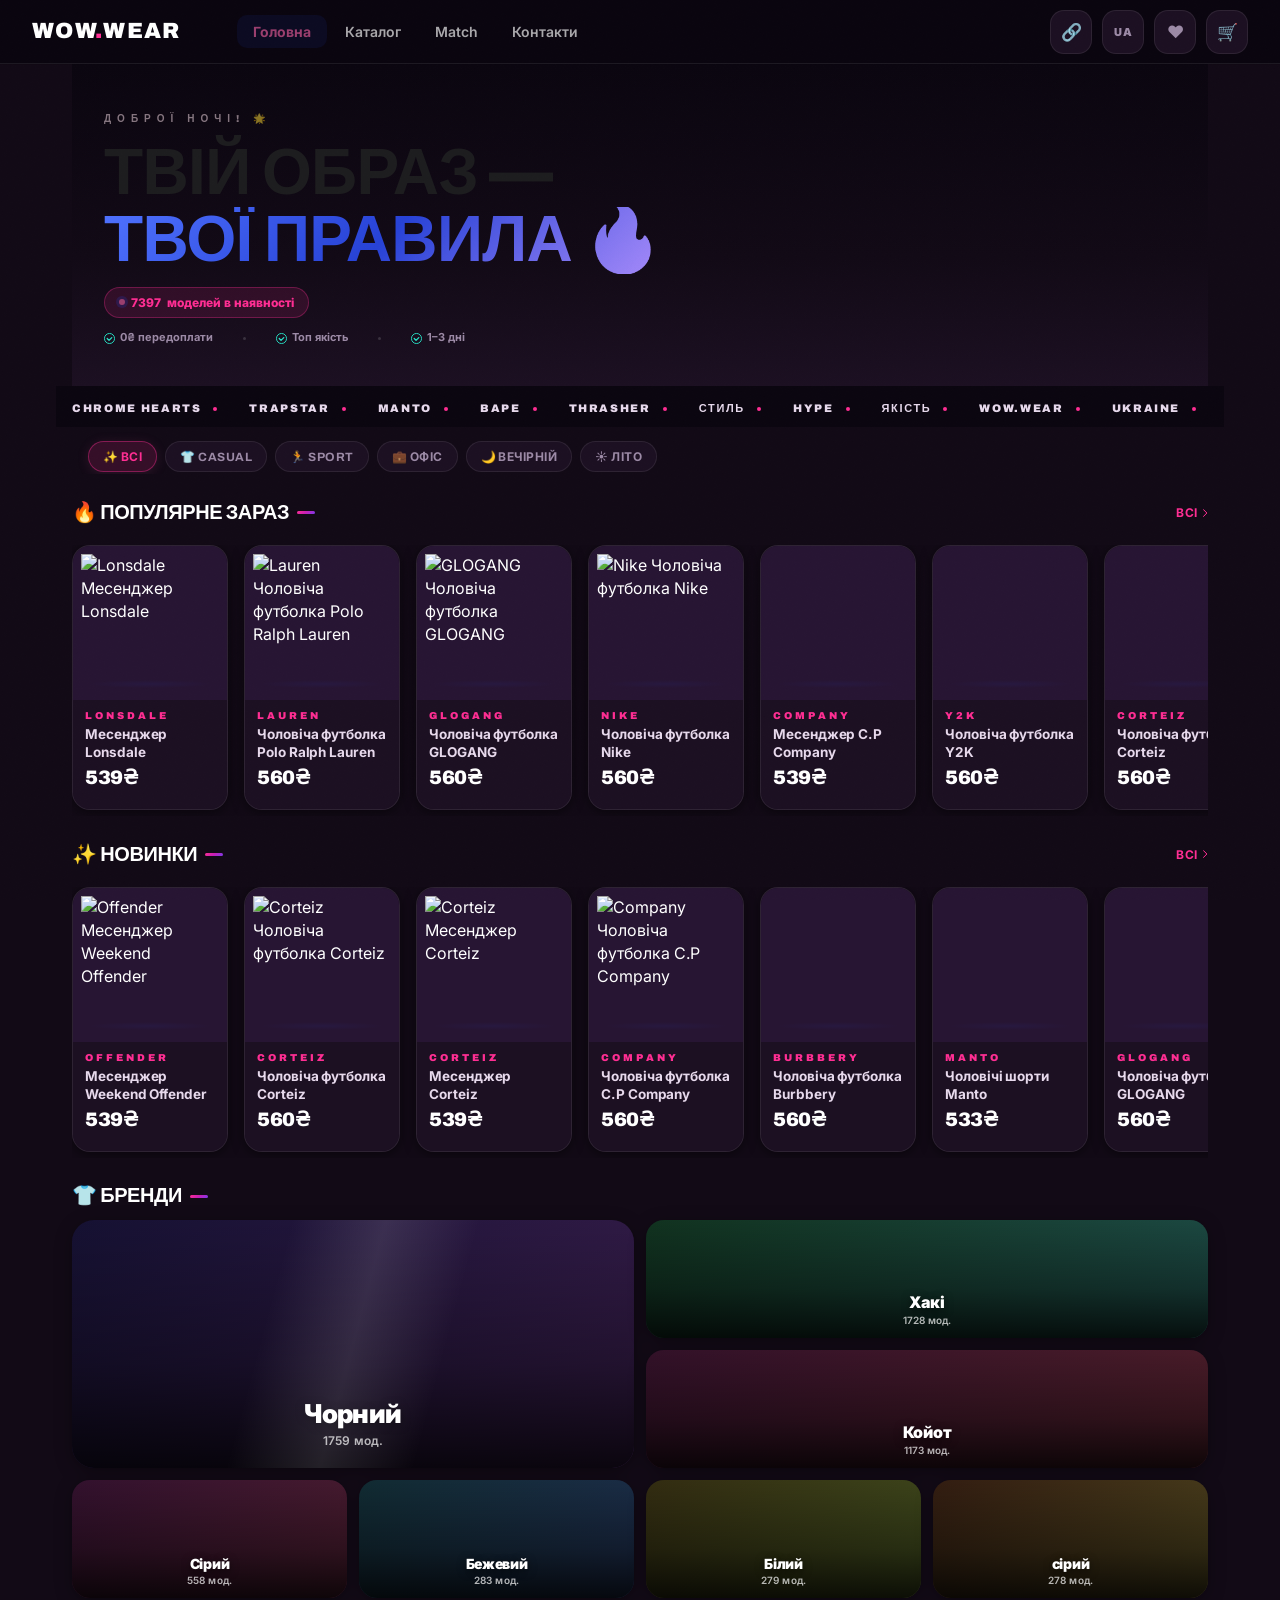
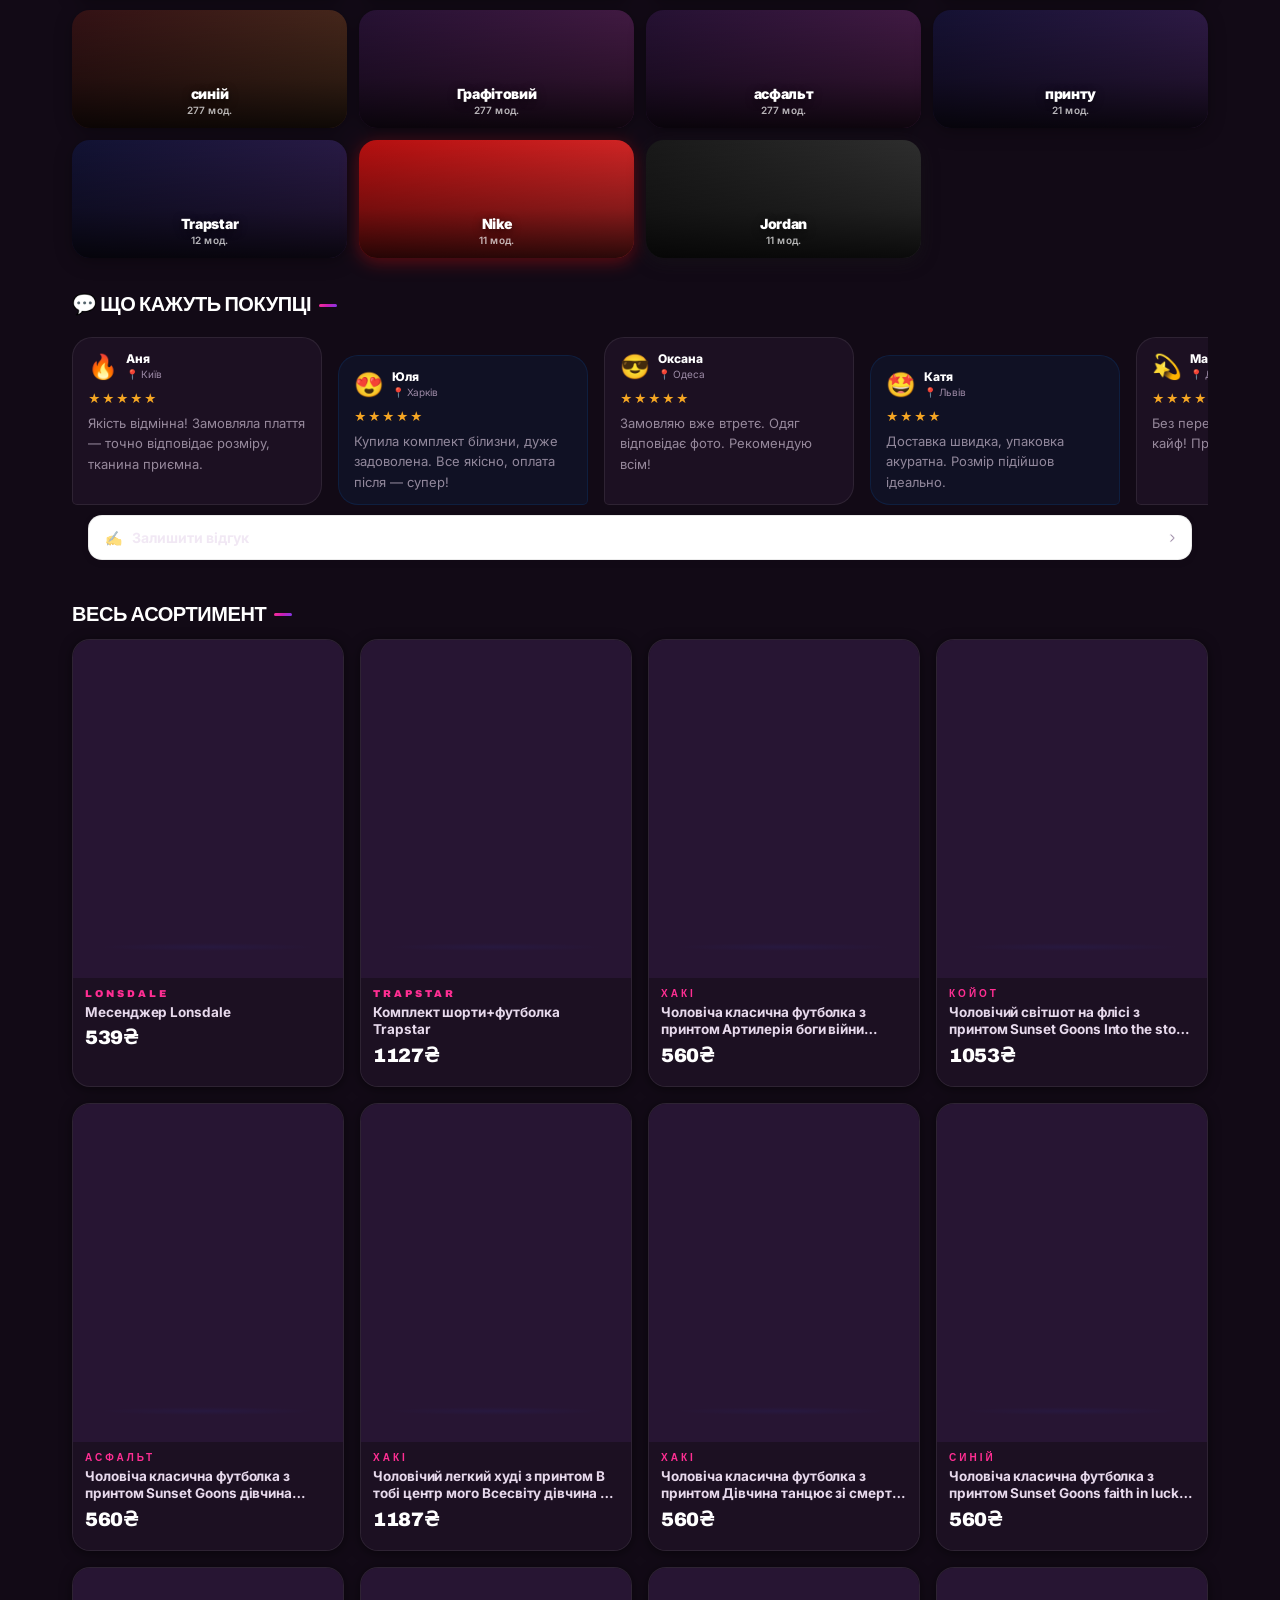
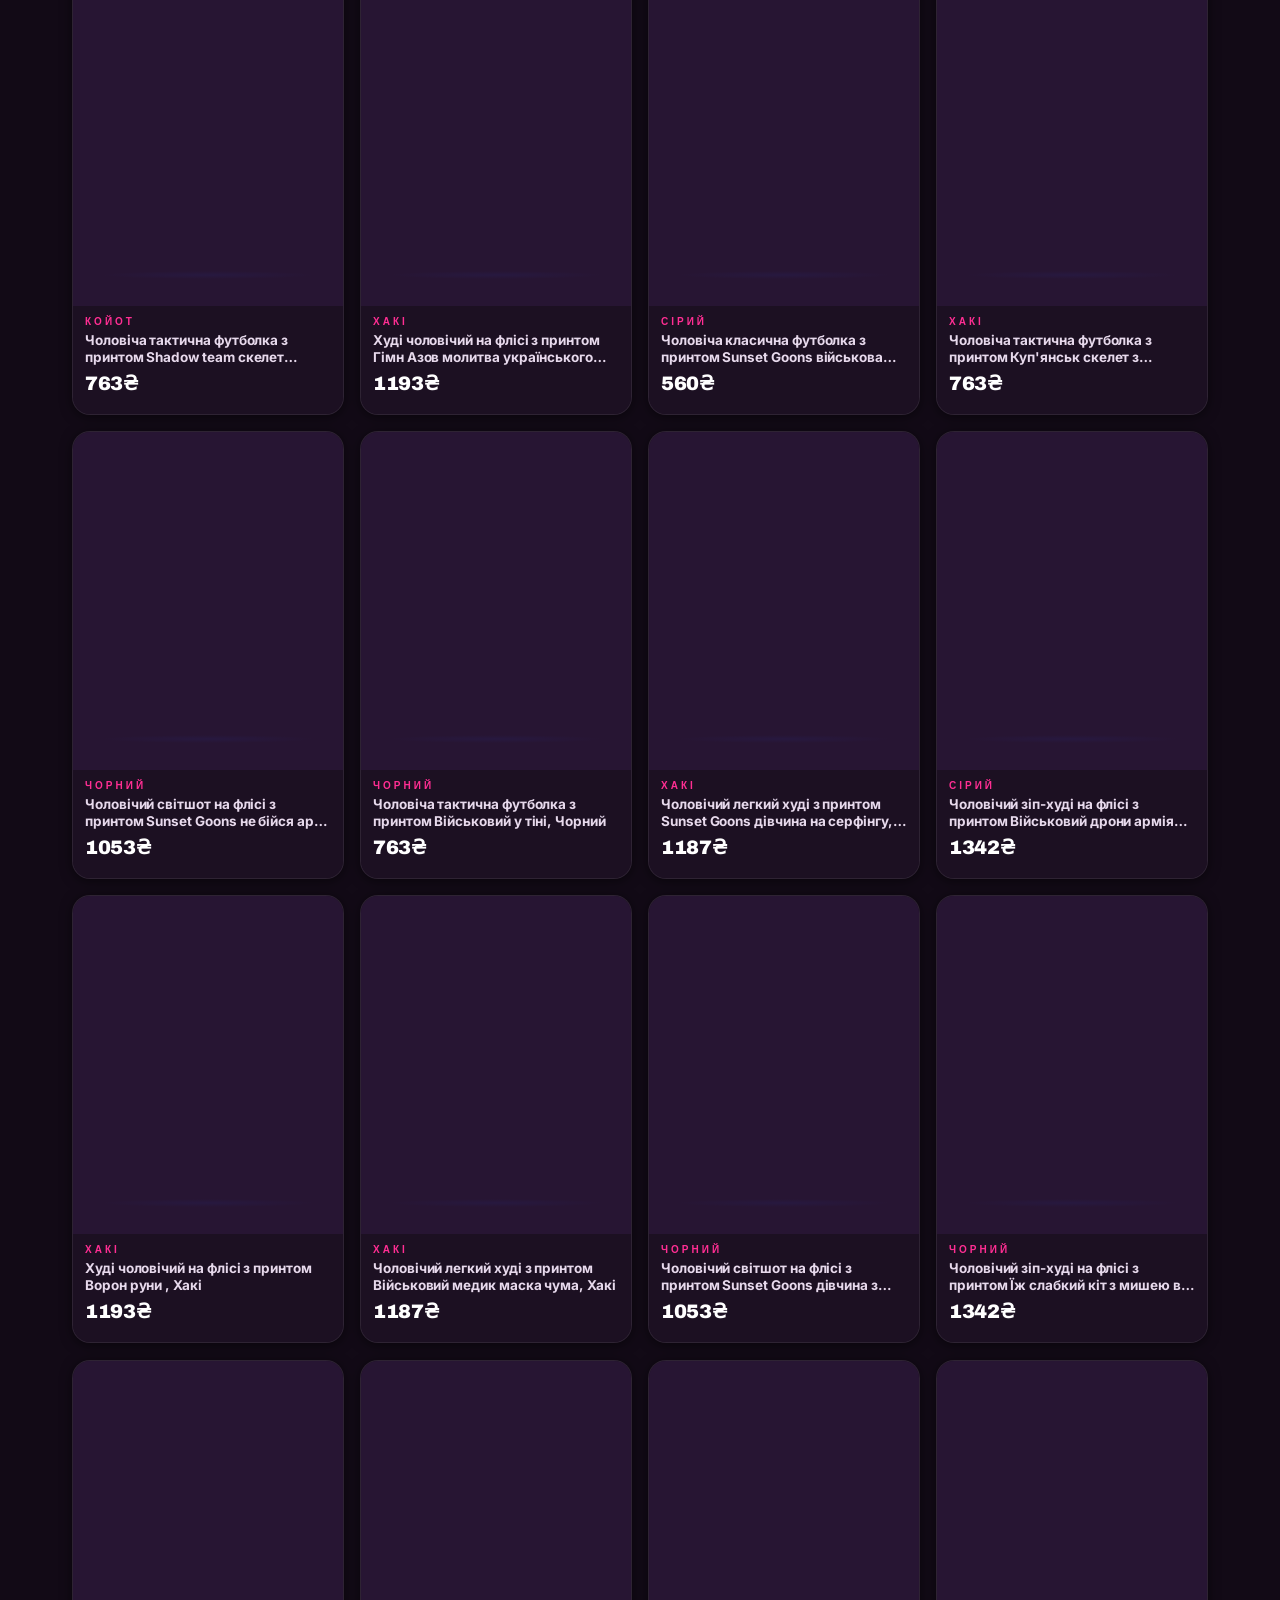
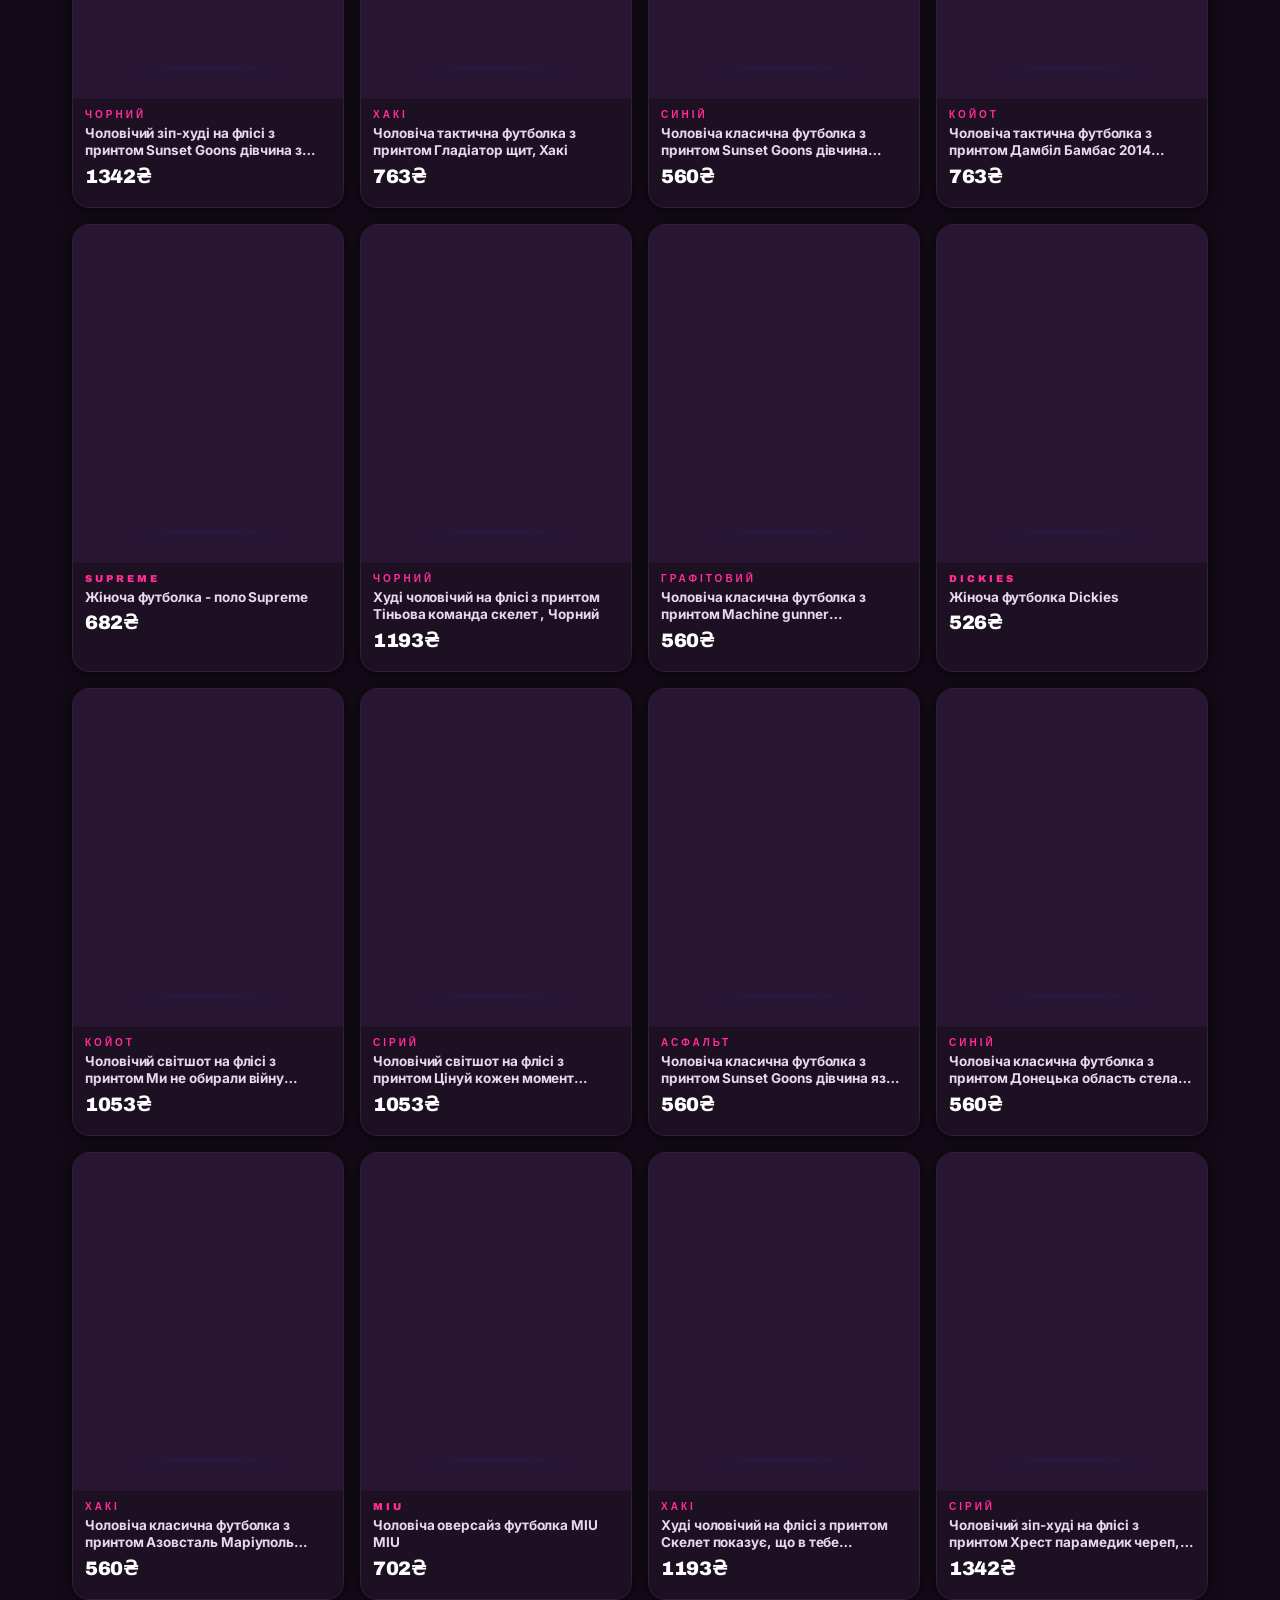
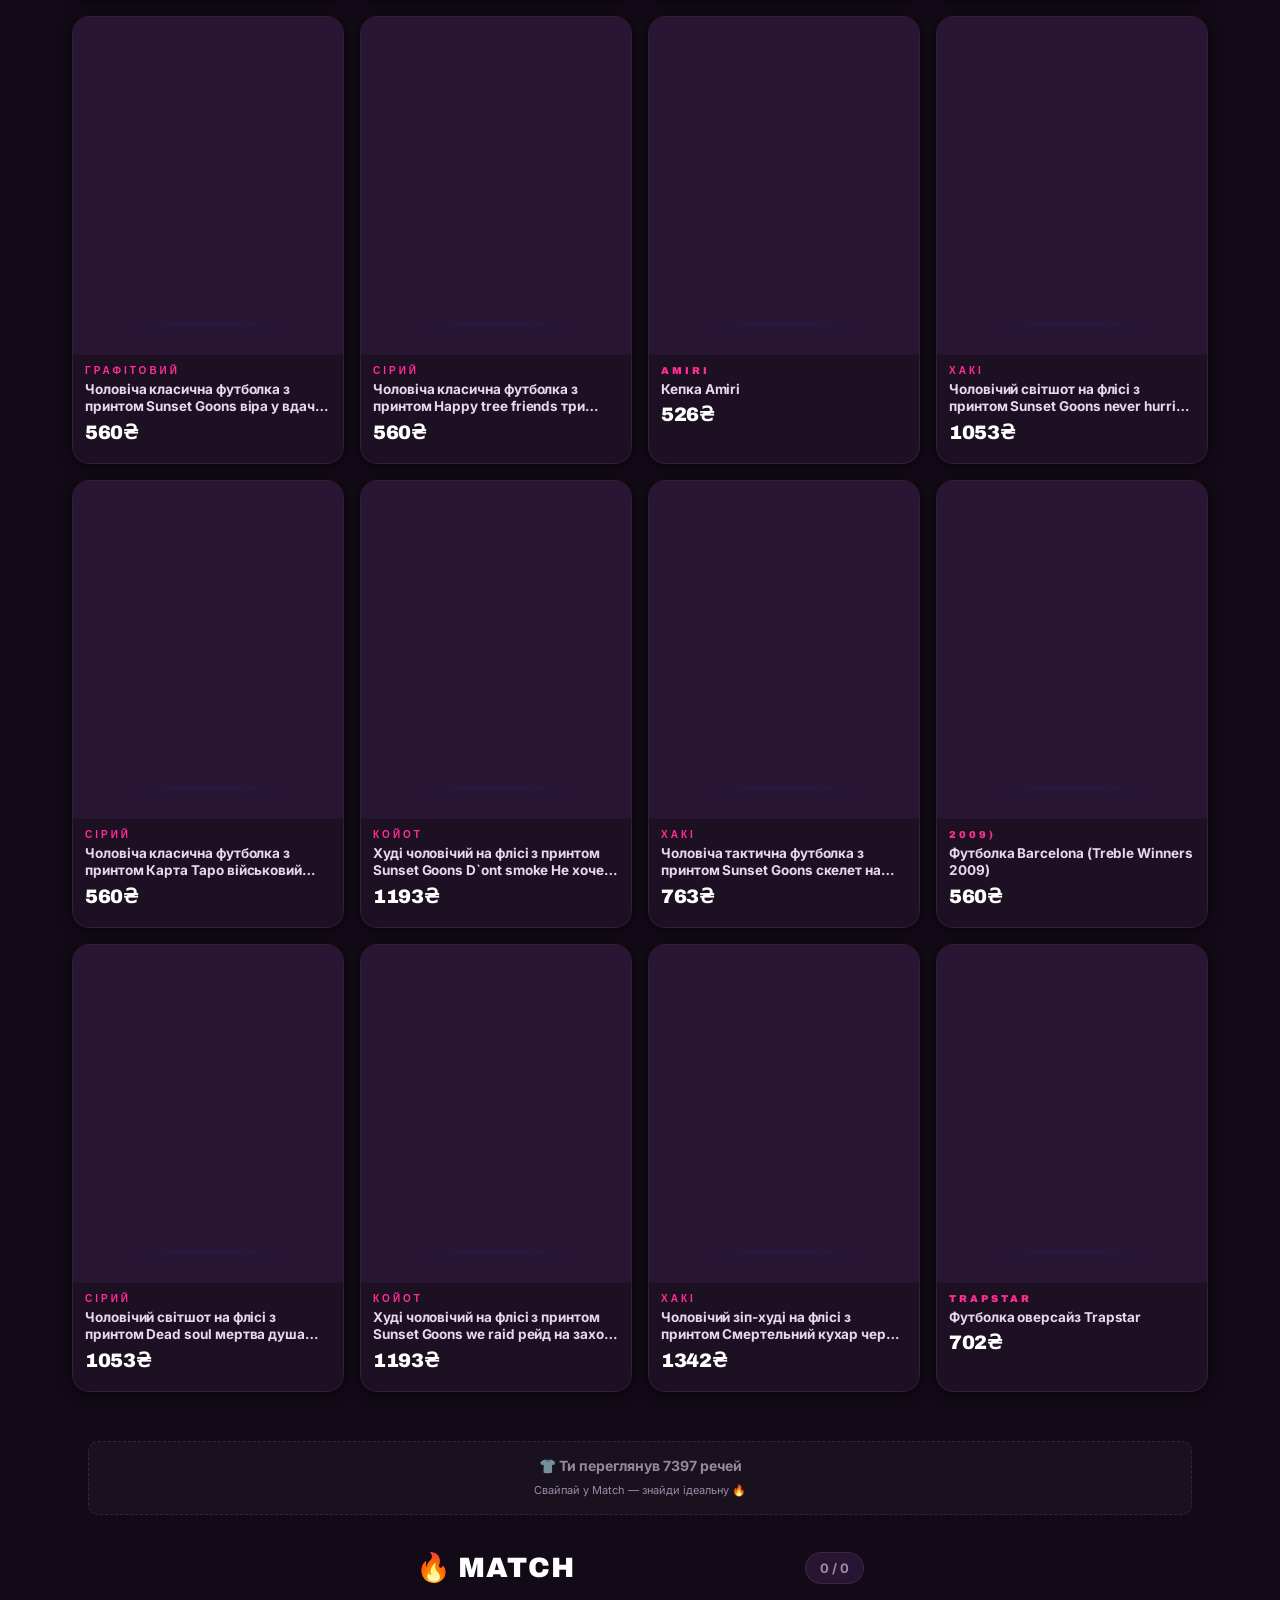
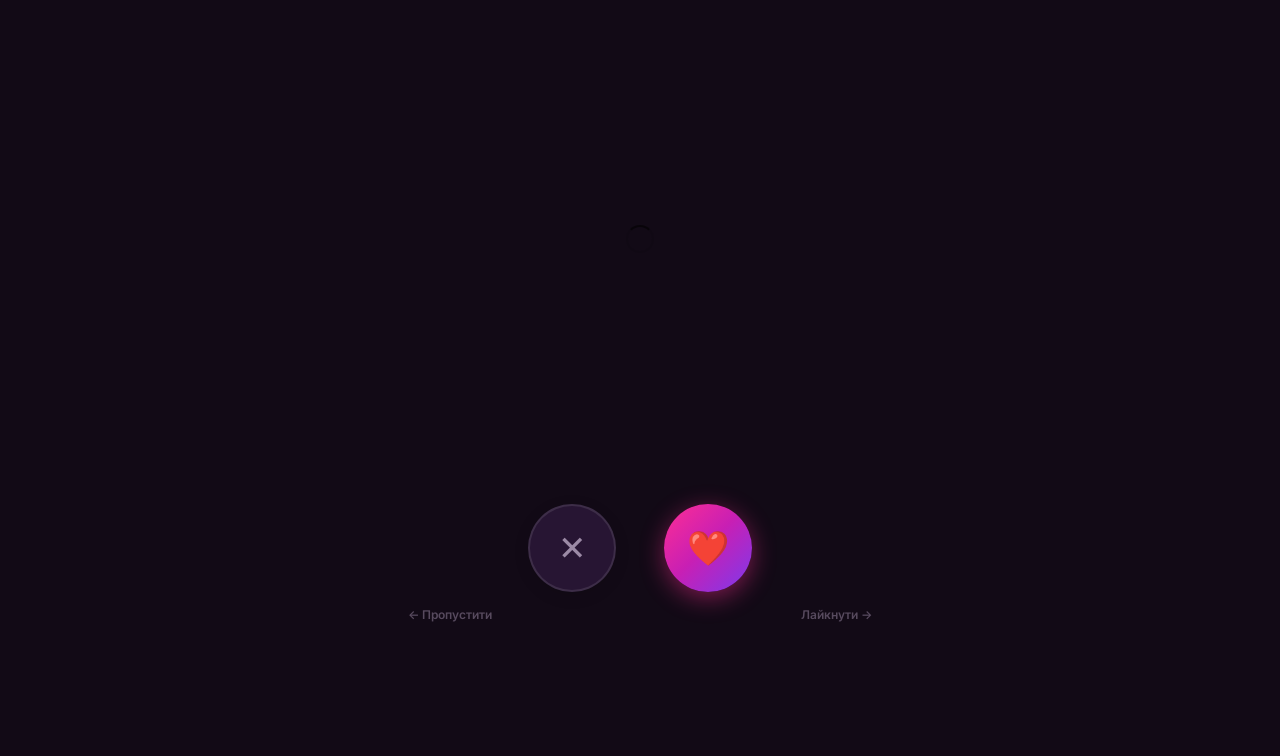
==== index.html @ a4a469d0 "fix: studio URL, real delivery terms, return policy 14 days" ====
<!DOCTYPE html>
<html lang="uk">
<head>
<meta charset="UTF-8">
<meta name="viewport" content="width=device-width, initial-scale=1, maximum-scale=5, user-scalable=yes">
<meta http-equiv="X-UA-Compatible" content="IE=edge">
<meta name="format-detection" content="telephone=no">
<meta name="x-apple-disable-message-reformatting">
<title>WOW.WEAR — Бренд-одяг без передоплати</title>

<!-- ── Primary Meta ── -->
<meta name="description" content="Модний жіночий і чоловічий одяг та білизна без передоплати. Оплата після примірки на Новій Пошті. Доставка по всій Україні.">
<meta name="keywords"    content="одяг, бренди, вулиця, Manto, Trapstar, Nike, без передоплати, Нова Пошта">
<meta name="theme-color" content="#ffffff">
<meta name="robots"      content="index, follow">

<!-- ── Open Graph ── -->
<meta property="og:type"        content="website">
<meta property="og:title"       content="WOW.WEAR — Бренд-одяг без передоплати">
<meta property="og:description" content="Модний жіночий і чоловічий одяг та білизна без передоплати. Оплата після примірки на Новій Пошті. Доставка по всій Україні.">
<meta property="og:locale"      content="uk_UA">
<meta property="og:url"         content="https://wow-wear.netlify.app/">
<meta property="og:image"       content="https://wow-wear.netlify.app/og-cover.png">
<meta property="og:image:width" content="1200">
<meta property="og:image:height"content="630">

<!-- ── Twitter Card ── -->
<meta name="twitter:card"        content="summary_large_image">
<meta name="twitter:title"       content="WOW.WEAR — Бренд-одяг без передоплати">
<meta name="twitter:description" content="Модний жіночий і чоловічий одяг та білизна без передоплати. Оплата після примірки на Новій Пошті. Доставка по всій Україні.">
<meta name="twitter:image"       content="https://wow-wear.netlify.app/og-cover.png">

<!-- ── Favicon ── -->
<link rel="icon"          type="image/x-icon" href="favicon.ico">
<link rel="icon"          type="image/png"    href="favicon.png" sizes="32x32">
<link rel="shortcut icon" type="image/x-icon" href="favicon.ico">

<!-- ── PWA / Apple ── -->
<link rel="manifest" href="manifest.json">
<link rel="apple-touch-icon"                          href="icon-192.png">
<meta name="mobile-web-app-capable"                   content="yes">
<meta name="apple-mobile-web-app-capable"             content="yes">
<meta name="apple-mobile-web-app-status-bar-style"    content="black-translucent">
<meta name="apple-mobile-web-app-title"               content="WOW.WEAR">

<!-- ── Structured Data ── -->
<script type="application/ld+json">
{
  "@context": "https://schema.org",
  "@type": "Store",
  "name": "WOW.WEAR",
  "description": "Бренд-одяг без передоплати. Оплата після примірки на Новій Пошті.",
  "sameAs": ["https://t.me/+8xhWEOzGMW5jNjJi", "https://www.instagram.com/wow.znahidka"],
  "priceRange": "₴₴",
  "areaServed": "UA",
  "paymentAccepted": "Cash",
  "currenciesAccepted": "UAH"
}
</script>

<!-- ── Analytics: set GA_ID + FB_PIXEL_ID in js/config.js ── -->

<!-- ── Preconnect ── -->
<link rel="preconnect" href="https://script.google.com" crossorigin>
<link rel="dns-prefetch" href="https://script.google.com">

<!-- ── CSS MODULES ── -->
<!-- base.css is render-critical — stays synchronous -->
<link rel="stylesheet" href="css/base.css?v=40">
<link rel="stylesheet" href="css/layout.css?v=40">
<link rel="stylesheet" href="css/cards.css?v=40">
<link rel="stylesheet" href="css/animations.css?v=40">
<link rel="stylesheet" href="css/mobile.css?v=40">
<link rel="preconnect" href="https://fonts.googleapis.com">
<link rel="preconnect" href="https://fonts.gstatic.com" crossorigin>
<link rel="preload" as="style" href="https://fonts.googleapis.com/css2?family=Archivo:wght@400;500;600;700;800&family=Inter:wght@400;500;600;700;800&display=swap">
<link rel="stylesheet" href="https://fonts.googleapis.com/css2?family=Archivo:wght@400;500;600;700;800&family=Inter:wght@400;500;600;700;800&display=swap" media="print" onload="this.media='all'">
<noscript><link rel="stylesheet" href="https://fonts.googleapis.com/css2?family=Archivo:wght@600;700;800&family=Inter:wght@400;600;700&display=swap"></noscript>
<link rel="stylesheet" href="shared/css/premium.css?v=40">
<link rel="stylesheet" href="css/niche.css?v=40">
</head>
<body>

<div id="app-root">

<!-- ════════════════════════════════════════════════
     HEADER
     ════════════════════════════════════════════════ -->
<header id="header" role="banner">
  <div class="header-logo" role="button" tabindex="0" aria-label="WOW.WEAR — на головну"
       onclick="closeAllSheets();changeTab('home');window.scrollTo({top:0,behavior:'smooth'})"
       onkeydown="if(event.key==='Enter'||event.key===' '){event.preventDefault();this.click();}">
    WOW<span class="dot">.</span>WEAR
    <small id="hdr-sub">МОДНИЙ ОДЯГ</small>
  </div>
  <nav id="desktop-nav" aria-label="Навігація">
    <button class="dsk-nav-btn active" onclick="changeTab('home')"    id="dsk-btn-home">Головна</button>
    <button class="dsk-nav-btn"        onclick="changeTab('catalog')" id="dsk-btn-catalog">Каталог</button>
    <button class="dsk-nav-btn"        onclick="changeTab('match')"   id="dsk-btn-match">Match</button>
    <button class="dsk-nav-btn"        onclick="changeTab('contacts')" id="dsk-btn-contacts">Інфо</button>
  </nav>
  <div class="header-actions" role="toolbar" aria-label="Дії">
    <button class="hdr-btn" onclick="openRefSheet()" aria-label="Поширити">🔗</button>
    <button class="hdr-btn hdr-lang" onclick="toggleLang()" id="lang-btn" aria-label="Змінити мову">UA</button>
    <button class="hdr-btn" onclick="openSheet('sheet-fav')" aria-label="Улюблені">
      <span aria-hidden="true">❤️</span>
      <span class="badge hidden" id="fav-badge" aria-live="polite">0</span>
    </button>
    <button class="hdr-btn" onclick="openSheet('sheet-cart')" aria-label="Кошик">
      <span aria-hidden="true">🛒</span>
      <span class="badge hidden" id="cart-badge" aria-live="polite">0</span>
    </button>
  </div>
</header>

<div id="desktop-filter-sidebar" style="display:none">
  <div class="dsf-section">
    <div class="dsf-title">Стать</div>
    <div class="dsf-chips">
      <button class="dsf-chip active" onclick="dsfGender('mixed')">Усі</button>
      <button class="dsf-chip" onclick="dsfGender('male')">♂ Чоловічі</button>
      <button class="dsf-chip" onclick="dsfGender('female')">♀ Жіночі</button>
    </div>
  </div>
  <div class="dsf-section" style="margin-top:14px">
    <div class="dsf-title">Розмір</div>
    <div class="dsf-chips" style="flex-wrap:wrap">
      <button class="dsf-chip" onclick="dsfSize('XS')">XS</button>
      <button class="dsf-chip" onclick="dsfSize('S')">S</button>
      <button class="dsf-chip" onclick="dsfSize('M')">M</button>
      <button class="dsf-chip" onclick="dsfSize('L')">L</button>
      <button class="dsf-chip" onclick="dsfSize('XL')">XL</button>
      <button class="dsf-chip" onclick="dsfSize('XXL')">XXL</button>
      <button class="dsf-chip" onclick="dsfSize('3XL')">3XL</button>
    </div>
  </div>
  <div style="margin-top:16px;padding:0 2px" id="price-filter-wrap-dsf"></div>
</div>

<!-- ════════════════════════════════════════════════
     PAGES
     ════════════════════════════════════════════════ -->
<main id="pages">

  <!-- ── HOME ── -->
  <section id="page-home" class="page active" aria-labelledby="home-title">
    <div class="home-hero">
      <div class="home-greeting" id="home-greeting">WOW.WEAR</div>
      <h1 class="home-title" id="home-title">Твій образ —<br><span>твої правила <span class="fire-anim">🔥</span></span></h1>
      <div class="home-counter-chip" aria-live="polite">
        <span class="live-dot" aria-hidden="true"></span>
        <span id="models-counter">0</span> моделей в наявності
      </div>
      <div class="hero-trust" aria-label="Переваги">
        <span class="hero-trust-item"><svg width="11" height="11" viewBox="0 0 12 12" fill="none" aria-hidden="true"><circle cx="6" cy="6" r="5.5" stroke="currentColor"/><path d="M3.5 6l2 2 3-3" stroke="currentColor" stroke-width="1.4" stroke-linecap="round" stroke-linejoin="round"/></svg>0₴ передоплати</span>
        <span class="hero-trust-sep" aria-hidden="true"></span>
        <span class="hero-trust-item"><svg width="11" height="11" viewBox="0 0 12 12" fill="none" aria-hidden="true"><circle cx="6" cy="6" r="5.5" stroke="currentColor"/><path d="M3.5 6l2 2 3-3" stroke="currentColor" stroke-width="1.4" stroke-linecap="round" stroke-linejoin="round"/></svg>Топ якість</span>
        <span class="hero-trust-sep" aria-hidden="true"></span>
        <span class="hero-trust-item"><svg width="11" height="11" viewBox="0 0 12 12" fill="none" aria-hidden="true"><circle cx="6" cy="6" r="5.5" stroke="currentColor"/><path d="M3.5 6l2 2 3-3" stroke="currentColor" stroke-width="1.4" stroke-linecap="round" stroke-linejoin="round"/></svg>1–3 дні</span>
      </div>
    </div>

    <!-- Brand marquee ticker -->
    <div class="hero-marquee-wrap" aria-hidden="true">
      <div class="hero-marquee">
        <span class="hero-marquee-inner">
          <span class="hero-marquee-item">CHROME HEARTS<span class="hero-marquee-dot"></span></span>
          <span class="hero-marquee-item">TRAPSTAR<span class="hero-marquee-dot"></span></span>
          <span class="hero-marquee-item">MANTO<span class="hero-marquee-dot"></span></span>
          <span class="hero-marquee-item">BAPE<span class="hero-marquee-dot"></span></span>
          <span class="hero-marquee-item">THRASHER<span class="hero-marquee-dot"></span></span>
          <span class="hero-marquee-item">СТИЛЬ<span class="hero-marquee-dot"></span></span>
          <span class="hero-marquee-item">HYPE<span class="hero-marquee-dot"></span></span>
          <span class="hero-marquee-item">ЯКІСТЬ<span class="hero-marquee-dot"></span></span>
          <span class="hero-marquee-item">WOW.WEAR<span class="hero-marquee-dot"></span></span>
          <span class="hero-marquee-item">UKRAINE<span class="hero-marquee-dot"></span></span>
          <span class="hero-marquee-item">CHROME HEARTS<span class="hero-marquee-dot"></span></span>
          <span class="hero-marquee-item">TRAPSTAR<span class="hero-marquee-dot"></span></span>
          <span class="hero-marquee-item">MANTO<span class="hero-marquee-dot"></span></span>
          <span class="hero-marquee-item">BAPE<span class="hero-marquee-dot"></span></span>
          <span class="hero-marquee-item">THRASHER<span class="hero-marquee-dot"></span></span>
          <span class="hero-marquee-item">СТИЛЬ<span class="hero-marquee-dot"></span></span>
          <span class="hero-marquee-item">HYPE<span class="hero-marquee-dot"></span></span>
          <span class="hero-marquee-item">ЯКІСТЬ<span class="hero-marquee-dot"></span></span>
          <span class="hero-marquee-item">WOW.WEAR<span class="hero-marquee-dot"></span></span>
          <span class="hero-marquee-item">UKRAINE<span class="hero-marquee-dot"></span></span>
        </span>
      </div>
    </div>

    <div id="gender-toggle" role="group" aria-label="Стать" data-active="mixed">
      <button class="g-btn active" data-gender="mixed"  onclick="setGender('mixed')"  aria-pressed="true" ><span class="g-lbl">Всі</span></button>
      <button class="g-btn"        data-gender="male"   onclick="setGender('male')"   aria-pressed="false"><span class="g-lbl">Чоловіки</span></button>
      <button class="g-btn"        data-gender="female" onclick="setGender('female')" aria-pressed="false"><span class="g-lbl">Жінки</span></button>
    </div>

    <!-- Style Category Chips -->
    <div class="style-chips" id="style-chips" role="group" aria-label="Стиль">
      <button class="style-chip active" data-style="all"     onclick="setStyleCategory(this,'all')">✨ Всі</button>
      <button class="style-chip"        data-style="casual"  onclick="setStyleCategory(this,'casual')">👕 Casual</button>
      <button class="style-chip"        data-style="sport"   onclick="setStyleCategory(this,'sport')">🏃 Sport</button>
      <button class="style-chip"        data-style="office"  onclick="setStyleCategory(this,'office')">💼 Офіс</button>
      <button class="style-chip"        data-style="evening" onclick="setStyleCategory(this,'evening')">🌙 Вечірній</button>
      <button class="style-chip"        data-style="summer"  onclick="setStyleCategory(this,'summer')">☀️ Літо</button>
    </div>

    <!-- Daily Deals -->
    <section id="daily-deals-section" hidden>
      <div class="dd-header">
        <div class="dd-title-wrap">
          <div class="sec-eyebrow"><span class="sec-eyebrow-dot" aria-hidden="true"></span>Випадкові 3 пари</div>
          <h2 class="dd-title">Знахідка дня</h2>
          <p class="dd-subtitle">3 моделі щодня <b>з безкоштовною доставкою</b></p>
        </div>
        <div class="dd-timer-wrap" aria-label="Оновлення через">
          <span class="dd-timer-lbl">До оновлення:</span>
          <time class="dd-timer" aria-live="off">00:00:00</time>
        </div>
      </div>
      <div class="dd-row" role="list" aria-label="Знахідка дня"></div>
    </section>

    <div id="recently-viewed-section" class="hidden">
      <div class="section">
        <div class="sec-head">
          <div class="sec-head-l">
            <h2 class="sec-title">Нещодавно переглянуті</h2>
            <span class="sec-meta" id="rv-count"></span>
          </div>
          <button class="sec-link rv-clear" onclick="clearRecentlyViewed()" aria-label="Очистити історію">Очистити</button>
        </div>
      </div>
      <div class="h-scroll" id="recently-viewed-row" role="list" aria-label="Нещодавно переглянуті"></div>
    </div>

    <div class="section">
      <div class="sec-head">
        <h2 class="sec-title">🔥 Популярне зараз</h2>
        <button class="sec-link" onclick="changeTab('catalog')">Всі</button>
      </div>
    </div>
    <div class="h-scroll" id="popular-row" role="list" aria-label="Популярні товари">
      <div class="loading-wrap"><div class="spinner" aria-label="Завантаження"></div></div>
    </div>

    <div class="section">
      <div class="sec-head">
        <h2 class="sec-title">✨ Новинки</h2>
        <button class="sec-link" onclick="changeTab('catalog')">Всі</button>
      </div>
    </div>
    <div class="h-scroll" id="new-row" role="list" aria-label="Новинки"></div>

    <div class="section">
      <div class="sec-head"><h2 class="sec-title">👕 Бренди</h2></div>
      <div class="brands-grid" id="home-brands-grid" role="list" aria-label="Бренди"></div>
    </div>

    <div class="section" style="padding-bottom:0">
      <div class="sec-head"><h2 class="sec-title">💬 Що кажуть покупці</h2></div>
    </div>
    <div class="h-scroll" id="reviews-row" role="list" aria-label="Відгуки покупців"></div>
    <button class="add-review-btn" onclick="openSheet('sheet-review')" aria-label="Залишити відгук">
      <span aria-hidden="true">✍️</span>
      <span>Залишити відгук</span>
      <span class="i-arr" style="margin-left:auto;color:var(--text-muted)" aria-hidden="true"></span>
    </button>

    <div class="section">
      <div class="sec-head"><h2 class="sec-title">📦 Весь асортимент</h2></div>
      <div class="prods-grid" id="home-all-grid" role="list" aria-label="Всі товари">
        <div class="loading-wrap" style="grid-column:1/-1"><div class="spinner" aria-label="Завантаження"></div></div>
      </div>
    </div>
    <div style="height:16px"></div>
    <div id="home-nudge-sentinel" style="height:1px;display:none" aria-hidden="true"></div>
  </section>

  <!-- ── MATCH ── -->
  <section id="page-match" class="page" aria-label="Match">
    <div class="match-top">
      <h1 class="match-page-title">🔥 Match</h1>
      <div style="display:flex;align-items:center;gap:8px">
        <div class="m-combo" id="match-combo" style="display:none" aria-live="polite"></div>
        <div class="match-counter-badge" id="match-counter" aria-live="polite">0 / 0</div>
      </div>
    </div>
    <div class="g-compact" role="group" aria-label="Стать">
      <button class="g-chip" data-gender="mixed"  onclick="setGender('mixed')" >Всі</button>
      <button class="g-chip" data-gender="male"   onclick="setGender('male')"  >Чоловіки</button>
      <button class="g-chip" data-gender="female" onclick="setGender('female')">Жінки</button>
    </div>
    <p class="match-hint">Свайп вправо — ❤️ в Улюблені · вліво — пропустити</p>
    <div class="card-stage" id="card-stage" role="region" aria-label="Картка товару">
      <div class="loading-wrap"><div class="spinner" aria-label="Завантаження"></div></div>
    </div>
    <div class="match-actions" role="group" aria-label="Дії">
      <button type="button" class="m-action m-nope" onclick="swipeCard('left')"  aria-label="Пропустити">✕</button>
      <button type="button" class="m-action m-like" onclick="swipeCard('right')" aria-label="Лайк">❤️</button>
    </div>
    <div class="match-kb-hint" aria-hidden="true">
      <span>← Пропустити</span>
      <span>Лайкнути →</span>
    </div>
  </section>

  <!-- ── CATALOG ── -->
  <section id="page-catalog" class="page" aria-label="Каталог">

    <div class="cat-search-wrap" role="search">
      <div class="cat-search-inner">
        <span class="cat-search-ico" aria-hidden="true">🔍</span>
        <input type="text" class="cat-search" id="cat-search"
          placeholder="Пошук по бренду або моделі…"
          oninput="onSearchInput(this.value)"
          autocomplete="off" autocorrect="off" spellcheck="false"
          aria-label="Пошук товарів">
        <button class="cat-search-clear" id="cat-search-clear" onclick="clearSearch()" aria-label="Очистити">✕</button>
      </div>
    </div>
    <div class="search-sugg" id="search-sugg"></div>

    <!-- Quick toggles -->
    <div class="cat-quicks" role="group" aria-label="Швидкі фільтри">
      <button class="cat-quick" data-quick="all" onclick="setQuickFilter('all')" aria-pressed="true">
        <span>Всі</span>
      </button>
      <button class="cat-quick" data-quick="discount" onclick="setQuickFilter('discount')">
        <span>🔥 Знижки</span>
      </button>
      <button class="cat-quick" data-quick="new" onclick="setQuickFilter('new')">
        <span>✨ Новинки</span>
      </button>
      <button class="cat-quick" data-quick="free" onclick="setQuickFilter('free')">
        <span>🚚 Безкоштовна</span>
      </button>
    </div>

    <!-- Clothing type chips -->
    <div class="type-filter-wrap" role="group" aria-label="Тип одягу">
      <div class="type-chips-row" id="type-chips-row" role="list" aria-label="Категорія"></div>
    </div>

    <!-- Gender + Sort row -->
    <div class="cat-bar">
      <div class="g-compact" role="group" aria-label="Стать">
        <button class="g-chip" data-gender="mixed"  onclick="setGender('mixed')" >Всі</button>
        <button class="g-chip" data-gender="male"   onclick="setGender('male')"  >Чоловіки</button>
        <button class="g-chip" data-gender="female" onclick="setGender('female')">Жінки</button>
      </div>
      <select class="cat-sort" id="cat-sort" onchange="setSortMode(this.value)" aria-label="Сортувати">
        <option value="popular">🔥 Популярне</option>
        <option value="new">✨ Новинки</option>
        <option value="price_asc">↑ Ціна: дешевше</option>
        <option value="price_desc">↓ Ціна: дорожче</option>
        <option value="discount">🎁 Найбільша знижка</option>
      </select>
    </div>

    <div class="size-filter-wrap" role="group" aria-label="Фільтр розміру">
      <div class="size-filter-label" id="size-filter-label">Розмір</div>
      <div class="size-chips-row" id="size-chips-row" role="list" aria-labelledby="size-filter-label"></div>
    </div>
    <div id="price-filter-wrap" role="group" aria-label="Ціновий діапазон"></div>

    <!-- Active filters chips -->
    <div class="cat-active-filters" id="cat-active-filters" aria-live="polite"></div>

    <!-- Results count + timestamp -->
    <div class="cat-meta">
      <span class="cat-count" id="cat-count" aria-live="polite"></span>
      <span class="update-ts" id="update-ts" aria-live="polite">🔄 Оновлення…</span>
    </div>

    <div id="catalog-view">
      <div class="loading-wrap"><div class="spinner" aria-label="Завантаження"></div></div>
    </div>
  </section>

  <!-- ── CONTACTS ── -->
  <section id="page-contacts" class="page" aria-label="Про нас і контакти">
    <div class="contacts-banner">
      <div class="contacts-banner-tag" aria-hidden="true">TRENDY FASHION STORE</div>

      <!-- Реальний кросівок з каталогу (рандомний — JS набиває) -->
      <div class="contacts-hero-shoe" id="contacts-hero-shoe" aria-hidden="true">
        <div class="ch-shoe-shape">
          <div class="ch-shoe-orb-1"></div>
          <div class="ch-shoe-orb-2"></div>
          <div class="ch-shoe-orb-3"></div>
          <img class="ch-shoe-img" id="contacts-hero-shoe-img" alt="" loading="lazy" decoding="async">
          <div class="ch-shoe-shadow"></div>
        </div>
        <div class="ch-shoe-meta">
          <span class="ch-shoe-meta-brand" id="contacts-hero-shoe-brand">NIKE</span>
          <span class="ch-shoe-meta-tag">2026 EDITION</span>
        </div>
      </div>

      <!-- Fallback SVG (показується якщо каталог не завантажився) -->
      <div class="contacts-banner-art" id="contacts-hero-fallback" aria-hidden="true">
        <svg viewBox="0 0 480 280" xmlns="http://www.w3.org/2000/svg" preserveAspectRatio="xMidYMid meet">
          <defs>
            <linearGradient id="wear-dress-body" x1="20%" y1="0%" x2="80%" y2="100%">
              <stop offset="0%" stop-color="#2a1a22"/>
              <stop offset="60%" stop-color="#1c1018"/>
              <stop offset="100%" stop-color="#0f080e"/>
            </linearGradient>
            <linearGradient id="wear-accent" x1="0%" y1="0%" x2="100%" y2="100%">
              <stop offset="0%" stop-color="#9b3f6e"/>
              <stop offset="100%" stop-color="#c4527f"/>
            </linearGradient>
            <linearGradient id="wear-shine" x1="0%" y1="0%" x2="100%" y2="100%">
              <stop offset="0%" stop-color="rgba(255,255,255,0.14)"/>
              <stop offset="100%" stop-color="rgba(255,255,255,0)"/>
            </linearGradient>
            <radialGradient id="wear-glow" cx="50%" cy="50%" r="50%">
              <stop offset="0%" stop-color="rgba(155,63,110,0.22)"/>
              <stop offset="100%" stop-color="rgba(0,0,0,0)"/>
            </radialGradient>
          </defs>

          <!-- Ambient orbs -->
          <circle class="hero-orb hero-orb-1" cx="100" cy="60" r="70" fill="#9b3f6e" opacity="0.10"/>
          <circle class="hero-orb hero-orb-2" cx="380" cy="220" r="55" fill="#c4527f" opacity="0.07"/>
          <circle class="hero-orb hero-orb-3" cx="350" cy="40" r="30" fill="#9b3f6e" opacity="0.05"/>

          <!-- Dotted grid -->
          <g fill="rgba(155,63,110,0.15)">
            <circle cx="30" cy="200" r="1.5"/><circle cx="45" cy="212" r="1.5"/>
            <circle cx="60" cy="224" r="1.5"/><circle cx="440" cy="80" r="1.5"/>
            <circle cx="455" cy="92" r="1.5"/><circle cx="425" cy="68" r="1.5"/>
          </g>

          <!-- Floor glow -->
          <ellipse cx="240" cy="252" rx="150" ry="10" fill="url(#wear-glow)" opacity="0.6"/>

          <!-- ── DRESS ON HANGER ── -->
          <!-- Hook -->
          <path d="M240,22 Q240,10 250,10 Q262,10 262,22 Q262,34 248,38"
                stroke="#9b3f6e" stroke-width="2.5" fill="none" stroke-linecap="round"/>
          <!-- Hanger bar -->
          <path d="M248,38 L155,72 Q148,75 148,80 L156,80 Q156,77 163,74 L248,40 L328,74 Q335,77 335,80 L343,80 Q343,75 336,72 Z"
                fill="#9b3f6e"/>

          <!-- Dress body -->
          <g filter="drop-shadow(0 16px 32px rgba(155,63,110,0.30))">
            <!-- Bodice (fitted top) -->
            <path d="M175,80 Q178,78 195,76 Q218,72 240,72 Q262,72 285,76 Q302,78 305,80 L302,145 Q280,140 240,140 Q200,140 178,145 Z"
                  fill="url(#wear-dress-body)"/>
            <!-- Skirt (A-line) -->
            <path d="M178,145 Q200,140 240,140 Q280,140 302,145 L328,252 Q280,256 240,256 Q200,256 152,252 Z"
                  fill="url(#wear-dress-body)"/>
            <!-- Left strap -->
            <path d="M195,76 Q192,60 188,52 L198,52 Q202,60 205,76 Z" fill="url(#wear-dress-body)"/>
            <!-- Right strap -->
            <path d="M285,76 Q288,60 292,52 L282,52 Q278,60 275,76 Z" fill="url(#wear-dress-body)"/>
            <!-- Bodice shine -->
            <path d="M178,80 Q185,78 200,76 L198,145 Q186,142 178,145 Z" fill="url(#wear-shine)"/>
            <!-- Waist accent -->
            <path d="M178,145 Q240,136 302,145" stroke="#9b3f6e" stroke-width="1.2" fill="none" opacity="0.6"/>
            <!-- Waistband -->
            <rect x="195" y="140" width="90" height="8" rx="4" fill="url(#wear-accent)" opacity="0.7"/>
            <!-- Skirt fold lines -->
            <g stroke="rgba(155,63,110,0.18)" stroke-width="0.8" fill="none">
              <path d="M205,148 Q200,200 192,252"/>
              <path d="M225,146 Q222,198 218,252"/>
              <path d="M255,146 Q258,198 262,252"/>
              <path d="M275,148 Q280,200 288,252"/>
            </g>
          </g>

          <!-- WOW label on bodice -->
          <rect x="224" y="100" width="32" height="14" rx="3" fill="#0f080e" stroke="#9b3f6e" stroke-width="0.8"/>
          <text x="240" y="110" font-family="Archivo,sans-serif" font-weight="900" font-size="8" fill="#9b3f6e" text-anchor="middle">WOW</text>

          <!-- Speed lines -->
          <g stroke="#9b3f6e" stroke-width="1.8" stroke-linecap="round" opacity="0.20">
            <line class="hero-speed hero-speed-1" x1="15" y1="100" x2="50" y2="100"/>
            <line class="hero-speed hero-speed-2" x1="8"  y1="116" x2="38" y2="116"/>
            <line class="hero-speed hero-speed-3" x1="20" y1="132" x2="46" y2="132"/>
          </g>

          <!-- Year mark -->
          <g>
            <text x="455" y="30" font-family="Archivo,sans-serif" font-weight="900" font-size="13" fill="#9b3f6e" text-anchor="end" letter-spacing="3">2026</text>
            <line x1="380" y1="36" x2="455" y2="36" stroke="rgba(155,63,110,0.22)" stroke-width="1"/>
            <text x="455" y="50" font-family="sans-serif" font-weight="700" font-size="9" fill="rgba(155,63,110,0.55)" text-anchor="end" letter-spacing="3.5">EDITION</text>
          </g>

          <!-- Bottom ribbon -->
          <g opacity="0.5">
            <text x="22" y="268" font-family="sans-serif" font-weight="700" font-size="8" fill="rgba(155,63,110,0.45)" letter-spacing="2">UA · NEW POSHTA · COD</text>
          </g>
        </svg>
      </div>

      <h1 class="contacts-banner-title">WOW.WEAR</h1>
      <p class="contacts-banner-sub">Модний одяг без передоплати.<br>Оплата після примірки на Новій Пошті.</p>

      <div class="contacts-banner-stats" aria-label="Статистика">
        <div class="cb-stat">
          <div class="cb-stat-val">7400+</div>
          <div class="cb-stat-lbl">моделей</div>
        </div>
        <div class="cb-stat-sep"></div>
        <div class="cb-stat">
          <div class="cb-stat-val">0₴</div>
          <div class="cb-stat-lbl">передоплати</div>
        </div>
        <div class="cb-stat-sep"></div>
        <div class="cb-stat">
          <div class="cb-stat-val">1-3</div>
          <div class="cb-stat-lbl">дні доставка</div>
        </div>
      </div>
    </div>

    <!-- Social action buttons -->
    <nav class="social-actions" aria-label="Соціальні мережі">
      <a class="social-btn tg" href="https://t.me/znahidkawow" onclick="return openLink(this.href)" rel="noopener noreferrer" aria-label="Telegram">
        <span class="social-btn-ico" aria-hidden="true">
          <svg width="28" height="28" viewBox="0 0 24 24" fill="currentColor"><path d="M11.944 0A12 12 0 0 0 0 12a12 12 0 0 0 12 12 12 12 0 0 0 12-12A12 12 0 0 0 12 0a12 12 0 0 0-.056 0zm4.962 7.224c.1-.002.321.023.465.14a.506.506 0 0 1 .171.325c.016.093.036.306.02.472-.18 1.898-.96 6.502-1.36 8.627-.168.9-.499 1.201-.82 1.23-.696.065-1.225-.46-1.9-.902-1.056-.693-1.653-1.124-2.678-1.8-1.185-.78-.417-1.21.258-1.91.177-.184 3.247-2.977 3.307-3.23.007-.032.014-.15-.056-.212s-.174-.041-.249-.024c-.106.024-1.793 1.14-5.061 3.345-.48.33-.913.49-1.302.48-.428-.008-1.252-.241-1.865-.44-.752-.245-1.349-.374-1.297-.789.027-.216.325-.437.893-.663 3.498-1.524 5.83-2.529 6.998-3.014 3.332-1.386 4.025-1.627 4.476-1.635z"/></svg>
        </span>
        Telegram
      </a>
      <a class="social-btn ig" href="https://www.instagram.com/wow.znahidka" onclick="return openLink(this.href)" rel="noopener noreferrer" aria-label="Instagram">
        <span class="social-btn-ico" aria-hidden="true">
          <svg width="28" height="28" viewBox="0 0 24 24" fill="currentColor"><path d="M12 2.163c3.204 0 3.584.012 4.85.07 3.252.148 4.771 1.691 4.919 4.919.058 1.265.069 1.645.069 4.849 0 3.205-.012 3.584-.069 4.849-.149 3.225-1.664 4.771-4.919 4.919-1.266.058-1.644.07-4.85.07-3.204 0-3.584-.012-4.849-.07-3.26-.149-4.771-1.699-4.919-4.92-.058-1.265-.07-1.644-.07-4.849 0-3.204.013-3.583.07-4.849.149-3.227 1.664-4.771 4.919-4.919 1.266-.057 1.645-.069 4.849-.069zM12 0C8.741 0 8.333.014 7.053.072 2.695.272.273 2.69.073 7.052.014 8.333 0 8.741 0 12c0 3.259.014 3.668.072 4.948.2 4.358 2.618 6.78 6.98 6.98C8.333 23.986 8.741 24 12 24c3.259 0 3.668-.014 4.948-.072 4.354-.2 6.782-2.618 6.979-6.98.059-1.28.073-1.689.073-4.948 0-3.259-.014-3.667-.072-4.947-.196-4.354-2.617-6.78-6.979-6.98C15.668.014 15.259 0 12 0zm0 5.838a6.162 6.162 0 1 0 0 12.324 6.162 6.162 0 0 0 0-12.324zM12 16a4 4 0 1 1 0-8 4 4 0 0 1 0 8zm6.406-11.845a1.44 1.44 0 1 0 0 2.881 1.44 1.44 0 0 0 0-2.881z"/></svg>
        </span>
        Instagram
      </a>
      <a class="social-btn tt" href="https://www.tiktok.com/@wow.znahidka" onclick="return openLink(this.href)" rel="noopener noreferrer" aria-label="TikTok">
        <span class="social-btn-ico" aria-hidden="true">
          <svg width="28" height="28" viewBox="0 0 24 24" fill="currentColor"><path d="M12.525.02c1.31-.02 2.61-.01 3.91-.02.08 1.53.63 3.09 1.75 4.17 1.12 1.11 2.7 1.62 4.24 1.79v4.03c-1.44-.05-2.89-.35-4.2-.97-.57-.26-1.1-.59-1.62-.93-.01 2.92.01 5.84-.02 8.75-.08 1.4-.54 2.79-1.35 3.94-1.31 1.92-3.58 3.17-5.91 3.21-1.43.08-2.86-.31-4.08-1.03-2.02-1.19-3.44-3.37-3.65-5.71-.02-.5-.03-1-.01-1.49.18-1.9 1.12-3.72 2.58-4.96 1.66-1.44 3.98-2.13 6.15-1.72.02 1.48-.04 2.96-.04 4.44-.99-.32-2.15-.23-3.02.37-.63.41-1.11 1.04-1.36 1.75-.21.51-.15 1.07-.14 1.61.24 1.64 1.82 3.02 3.5 2.87 1.12-.01 2.19-.66 2.77-1.61.19-.33.4-.67.41-1.06.1-1.79.06-3.57.07-5.36.01-4.03-.01-8.05.02-12.07z"/></svg>
        </span>
        TikTok
      </a>
    </nav>

    <!-- TG CHANNEL — main CTA для трафіку з YT/TT/IG -->
    <a class="tg-channel-cta" href="https://t.me/znahidkawow" onclick="return openLink(this.href)" rel="noopener noreferrer">
      <div class="tg-cta-icon" aria-hidden="true">
        <svg viewBox="0 0 24 24" fill="currentColor"><path d="M11.944 0A12 12 0 0 0 0 12a12 12 0 0 0 12 12 12 12 0 0 0 12-12A12 12 0 0 0 12 0a12 12 0 0 0-.056 0zm4.962 7.224c.1-.002.321.023.465.14a.506.506 0 0 1 .171.325c.016.093.036.306.02.472-.18 1.898-.96 6.502-1.36 8.627-.168.9-.499 1.201-.82 1.23-.696.065-1.225-.46-1.9-.902-1.056-.693-1.653-1.124-2.678-1.8-1.185-.78-.417-1.21.258-1.91.177-.184 3.247-2.977 3.307-3.23.007-.032.014-.15-.056-.212s-.174-.041-.249-.024c-.106.024-1.793 1.14-5.061 3.345-.48.33-.913.49-1.302.48-.428-.008-1.252-.241-1.865-.44-.752-.245-1.349-.374-1.297-.789.027-.216.325-.437.893-.663 3.498-1.524 5.83-2.529 6.998-3.014 3.332-1.386 4.025-1.627 4.476-1.635z"/></svg>
      </div>
      <div class="tg-cta-body">
        <div class="tg-cta-eyebrow">
          <span class="tg-cta-dot"></span>
          ОСОБИСТИЙ ЧАТ
        </div>
        <div class="tg-cta-title">Написати менеджеру</div>
        <div class="tg-cta-sub">Запитай про розмір, замов фото або уточни деталі — відповімо швидко</div>
      </div>
      <div class="tg-cta-arrow" aria-hidden="true">→</div>
    </a>


    <!-- Action buttons -->
    <div class="contacts-action-row">
      <a class="cab cab-order" href="https://t.me/znahidkawow?text=%D0%97%D0%B0%D0%BC%D0%BE%D0%B2%D0%BB%D0%B5%D0%BD%D0%BD%D1%8F%20%F0%9F%91%95" onclick="return openLink(this.href)" rel="noopener noreferrer" aria-label="Замовити">
        <div class="cab-shine" aria-hidden="true"></div>
        <span class="cab-icon">
          <svg width="20" height="20" viewBox="0 0 24 24" fill="none" stroke="currentColor" stroke-width="2" stroke-linecap="round" stroke-linejoin="round"><path d="M21 15a2 2 0 01-2 2H7l-4 4V5a2 2 0 012-2h14a2 2 0 012 2z"/></svg>
        </span>
        <span class="cab-label">Замовити</span>
        <span class="cab-sub">пишіть у Telegram · швидко</span>
      </a>
      <a class="cab cab-collab" href="https://t.me/znahidkawow?text=%D0%97%D0%B0%D0%BF%D0%B8%D1%82%D0%B0%D0%BD%D0%BD%D1%8F%20%F0%9F%91%95" onclick="return openLink(this.href)" rel="noopener noreferrer" aria-label="Запитати">
        <div class="cab-shine" aria-hidden="true"></div>
        <span class="cab-icon">
          <svg width="20" height="20" viewBox="0 0 24 24" fill="none" stroke="currentColor" stroke-width="2" stroke-linecap="round" stroke-linejoin="round"><circle cx="12" cy="12" r="10"/><path d="M12 8v4l3 3"/></svg>
        </span>
        <span class="cab-label">Запитати</span>
        <span class="cab-sub">розмір · фото · наявність</span>
      </a>
    </div>

    <!-- WOW Studio promo row -->
    <div class="studio-promo-row">
      <div class="studio-promo-card">
        <div class="studio-promo-left">
          <div class="studio-promo-tag">WOW STUDIO</div>
          <div class="studio-promo-title">Потрібен сайт?</div>
          <div class="studio-promo-sub">Робимо магазини, лендінги, портфоліо</div>
        </div>
        <div class="studio-promo-btns">
          <a class="studio-btn studio-btn-tg" href="https://t.me/znahidkawow?text=%D0%97%D0%B0%D0%BC%D0%BE%D0%B2%D0%B8%D1%82%D0%B8%20%D1%81%D0%B0%D0%B9%D1%82%20%F0%9F%9A%80" onclick="return openLink(this.href)" rel="noopener noreferrer">
            <svg width="16" height="16" viewBox="0 0 24 24" fill="currentColor"><path d="M11.944 0A12 12 0 000 12a12 12 0 0012 12 12 12 0 0012-12A12 12 0 0012 0a12 12 0 00-.056 0zm4.962 7.224c.1-.002.321.023.465.14a.506.506 0 01.171.325c.016.093.036.306.02.472-.18 1.898-.962 6.502-1.36 8.627-.168.9-.499 1.201-.82 1.23-.696.065-1.225-.46-1.9-.902-1.056-.693-1.653-1.124-2.678-1.8-1.185-.78-.417-1.21.258-1.91.177-.184 3.247-2.977 3.307-3.23.007-.032.014-.15-.056-.212s-.174-.041-.249-.024c-.106.024-1.793 1.14-5.061 3.345-.48.33-.913.49-1.302.48-.428-.008-1.252-.241-1.865-.44-.752-.245-1.349-.374-1.297-.789.027-.216.325-.437.893-.663 3.498-1.524 5.83-2.529 6.998-3.014 3.332-1.386 4.025-1.627 4.476-1.635z"/></svg>
            Замовити сайт
          </a>
          <a class="studio-btn studio-btn-web" href="https://wow-studio.netlify.app" onclick="return openLink(this.href)" rel="noopener noreferrer" target="_blank">
            <svg width="16" height="16" viewBox="0 0 24 24" fill="none" stroke="currentColor" stroke-width="2" stroke-linecap="round" stroke-linejoin="round"><circle cx="12" cy="12" r="10"/><line x1="2" y1="12" x2="22" y2="12"/><path d="M12 2a15.3 15.3 0 014 10 15.3 15.3 0 01-4 10 15.3 15.3 0 01-4-10 15.3 15.3 0 014-10z"/></svg>
            WOW Studio
          </a>
        </div>
      </div>
    </div>

    <!-- Delivery info -->
    <div class="contacts-list">
      <div class="contact-item">
        <div class="ci-ico">📦</div>
        <div class="ci-body">
          <div class="ci-title">Нова Пошта · Укрпошта</div>
          <div class="ci-sub">Відправляємо пн–сб · Оплата після примірки на відділенні</div>
        </div>
      </div>
      <div class="contact-item">
        <div class="ci-ico">🕐</div>
        <div class="ci-body">
          <div class="ci-title">Терміни доставки</div>
          <div class="ci-sub">1–3 дні після відправки · Відправка щодня окрім неділі</div>
        </div>
      </div>
      <div class="contact-item">
        <div class="ci-ico">↩️</div>
        <div class="ci-body">
          <div class="ci-title">Обмін та повернення — 14 днів</div>
          <div class="ci-sub">З моменту отримання на пошті · Уточнюй умови у менеджера</div>
        </div>
      </div>
      <div class="contact-item">
        <div class="ci-ico">✅</div>
        <div class="ci-body">
          <div class="ci-title">Перевірка і пакування</div>
          <div class="ci-sub">Перевіряємо кожен товар · Надійна упаковка перед відправкою</div>
        </div>
      </div>
    </div>

        <!-- ── РЕФЕРАЛЬНА ПРОГРАМА ── -->
    <section class="ref-section" aria-label="Реферальна програма">
      <div class="ref-section-card">
        <div class="ref-section-head">
          <span class="ref-section-tag">🤝 РЕФЕРАЛЬНА</span>
          <h2 class="ref-section-title">Поділись і заробляй</h2>
          <p class="ref-section-sub">
            Поширюй своє посилання у соцмережах. <b>Винагороду уточни в менеджера</b> — рахуємо персонально під твою активність.
          </p>
        </div>
        <div class="ref-section-stats">
          <div class="ref-stat"><div class="ref-stat-val">?</div><div class="ref-stat-lbl">уточни в TG</div></div>
          <div class="ref-stat"><div class="ref-stat-val">∞</div><div class="ref-stat-lbl">друзів</div></div>
          <div class="ref-stat"><div class="ref-stat-val">7 днів</div><div class="ref-stat-lbl">cookie життя</div></div>
        </div>
        <button class="ref-section-btn" onclick="openRefSheet()">
          <span>🔗 Отримати моє посилання</span>
          <span class="i-arr-lg" aria-hidden="true"></span>
        </button>
        <p class="ref-section-hint">Пиши менеджеру в Telegram — обговоримо умови</p>
      </div>
    </section>

    <section class="faq-wrap" aria-label="FAQ">
      <div id="faq-list"></div>
    </section>
    <div style="height:16px"></div>
  </section>

</main>

<!-- ════════════════════════════════════════════════
     BOTTOM NAV
     ════════════════════════════════════════════════ -->
<nav id="bottom-nav" aria-label="Навігація">
  <button class="nav-item active" data-tab="home"     onclick="changeTab('home')">
    <span class="nav-icon" aria-hidden="true">
      <svg width="22" height="22" viewBox="0 0 24 24" fill="none" stroke="currentColor" stroke-width="2" stroke-linecap="round" stroke-linejoin="round"><path d="M3 9.5L12 3l9 6.5V20a1 1 0 01-1 1H4a1 1 0 01-1-1V9.5z"/><path d="M9 21V12h6v9"/></svg>
    </span>
    <span class="nav-label">Головна</span>
  </button>
  <button class="nav-item" data-tab="match"    onclick="changeTab('match')">
    <span class="nav-icon" aria-hidden="true">
      <svg width="22" height="22" viewBox="0 0 24 24" fill="none" stroke="currentColor" stroke-width="2" stroke-linecap="round" stroke-linejoin="round"><path d="M20.84 4.61a5.5 5.5 0 00-7.78 0L12 5.67l-1.06-1.06a5.5 5.5 0 00-7.78 7.78l1.06 1.06L12 21.23l7.78-7.78 1.06-1.06a5.5 5.5 0 000-7.78z"/></svg>
    </span>
    <span class="nav-label">Match</span>
  </button>
  <button class="nav-item" data-tab="catalog"  onclick="changeTab('catalog')">
    <span class="nav-icon" aria-hidden="true">
      <svg width="22" height="22" viewBox="0 0 24 24" fill="none" stroke="currentColor" stroke-width="2" stroke-linecap="round" stroke-linejoin="round"><rect x="2" y="3" width="7" height="7" rx="1"/><rect x="15" y="3" width="7" height="7" rx="1"/><rect x="2" y="14" width="7" height="7" rx="1"/><rect x="15" y="14" width="7" height="7" rx="1"/></svg>
    </span>
    <span class="nav-label">Каталог</span>
  </button>
  <button class="nav-item" data-tab="contacts" onclick="changeTab('contacts')">
    <span class="nav-icon" aria-hidden="true">
      <svg width="22" height="22" viewBox="0 0 24 24" fill="none" stroke="currentColor" stroke-width="2" stroke-linecap="round" stroke-linejoin="round"><path d="M21 15a2 2 0 01-2 2H7l-4 4V5a2 2 0 012-2h14a2 2 0 012 2z"/></svg>
    </span>
    <span class="nav-label">Інфо</span>
  </button>
</nav>

<!-- OVERLAY -->
<div class="overlay" id="overlay" onclick="closeAllSheets()" aria-hidden="true"></div>

<!-- ════════════════════════════════════════════════
     SHEETS
     ════════════════════════════════════════════════ -->

<!-- Favorites -->
<div class="sheet" id="sheet-fav" role="dialog" aria-modal="true" aria-label="Улюблені">
  <div class="sh-handle" aria-hidden="true"></div>
  <h2 class="sh-title">❤️ Улюблені</h2>
  <div id="fav-list">
    <div class="sh-empty">
      <div class="sh-empty-ico" aria-hidden="true">🤍</div>
      <p>Тут з'являться товари,<br>які ти лайкнув у Match</p>
    </div>
  </div>
</div>

<!-- Cart -->
<div class="sheet" id="sheet-cart" role="dialog" aria-modal="true" aria-label="Кошик">
  <div class="sh-handle" aria-hidden="true"></div>
  <h2 class="sh-title">🛒 Кошик</h2>
  <div id="cart-list">
    <div class="sh-empty">
      <div class="sh-empty-ico" aria-hidden="true">🛒</div>
      <p>Кошик порожній.<br>Додай пари з Улюблених!</p>
    </div>
  </div>
  <div id="cart-summary-block" class="hidden">
    <div class="cart-summary">
      <div class="cart-sum-row"><span>Товари</span><span id="cart-items-count">0 пар</span></div>
      <div class="cart-sum-row"><span>Доставка</span><span>За тарифами НП</span></div>
      <div class="cart-sum-total"><span>До сплати</span><span id="cart-total-price">0 ₴</span></div>
    </div>
    <button class="cart-checkout-btn" onclick="openCheckout()">Оформити замовлення <span class="i-arr-lg" aria-hidden="true"></span></button>
  </div>
</div>

<!-- Size Picker -->
<div class="sheet" id="sheet-size" role="dialog" aria-modal="true" aria-label="Вибір розміру">
  <div class="sh-handle" aria-hidden="true"></div>
  <h2 class="sh-title">Оберіть розмір</h2>
  <div class="sp-product" id="sp-product-info" aria-live="polite"></div>
  <div id="sp-my-size-bar-wrap"></div>
  <div class="sp-sublabel">Доступні розміри</div>
  <div class="sp-grid" id="sp-size-grid" role="group" aria-label="Розміри"></div>
  <div id="sp-urgency"></div>
  <div id="sp-notify-wrap"></div>
  <div class="sp-actions">
    <button class="sp-photo-btn" onclick="requestPhoto()">Запросити фото</button>
    <button class="sp-confirm-btn" onclick="confirmSize()">Додати в кошик <span class="i-arr-lg" aria-hidden="true"></span></button>
  </div>
</div>

<!-- Checkout -->
<div class="sheet" id="sheet-checkout" role="dialog" aria-modal="true" aria-label="Оформлення замовлення">
  <div class="sh-handle" aria-hidden="true"></div>
  <h2 class="sh-title">📦 Оформлення</h2>
  <div class="cod-banner" role="note">
    <div class="cod-ico" aria-hidden="true">🤝</div>
    <div>
      <div class="cod-title">Оплата після примірки</div>
      <div class="cod-sub">Без передоплати · Нова Пошта</div>
    </div>
  </div>

  <div id="checkout-items-summary" aria-label="Товари у замовленні"></div>

  <div class="form-field">
    <label class="form-lbl" for="f-name"><span class="form-lbl-ico" aria-hidden="true">👤</span> Ваше ім'я</label>
    <div class="form-inp-wrap">
      <input type="text" class="form-inp" id="f-name" placeholder="Ім'я та прізвище"
        oninput="validateField(this,'name')" autocomplete="name">
      <span class="form-status-ico" id="f-name-ico" aria-hidden="true"></span>
    </div>
    <div class="form-err-msg" id="f-name-err" role="alert">Введіть ваше ім'я</div>
  </div>

  <div class="form-field">
    <label class="form-lbl" for="f-phone"><span class="form-lbl-ico" aria-hidden="true">📞</span> Телефон</label>
    <div class="form-inp-wrap">
      <input type="tel" class="form-inp" id="f-phone" placeholder="+380 (XX) XXX-XX-XX"
        oninput="formatPhone(this)" autocomplete="tel">
      <span class="form-status-ico" id="f-phone-ico" aria-hidden="true"></span>
    </div>
    <div class="form-err-msg" id="f-phone-err" role="alert">Введіть повний номер телефону</div>
  </div>

  <div class="form-field">
    <label class="form-lbl" for="f-city"><span class="form-lbl-ico" aria-hidden="true">🏙</span> Місто</label>
    <div class="form-inp-wrap">
      <input type="text" class="form-inp" id="f-city" placeholder="Наприклад: Київ"
        oninput="validateField(this,'city')" autocomplete="address-level2">
      <span class="form-status-ico" id="f-city-ico" aria-hidden="true"></span>
    </div>
    <div class="form-err-msg" id="f-city-err" role="alert">Введіть назву міста</div>
  </div>

  <div class="deliv-tabs" role="group" aria-label="Тип доставки">
    <button class="deliv-tab on" id="dtab-dept" onclick="setDelivTab('dept')" aria-pressed="true">🏢 Відділення</button>
    <button class="deliv-tab"    id="dtab-post" onclick="setDelivTab('post')" aria-pressed="false">📮 Поштомат</button>
  </div>

  <div class="form-field">
    <label class="form-lbl" for="f-depot">
      <span class="form-lbl-ico" aria-hidden="true">📦</span>
      <span id="depot-label">Номер відділення</span>
    </label>
    <div class="form-inp-wrap">
      <input type="text" class="form-inp" id="f-depot" placeholder="Наприклад: 12"
        oninput="validateField(this,'depot')" inputmode="numeric">
      <span class="form-status-ico" id="f-depot-ico" aria-hidden="true"></span>
    </div>
    <div class="form-err-msg" id="f-depot-err" role="alert">Введіть номер відділення або поштомату</div>
    <div style="margin-top:4px;font-size:11px;color:var(--text-muted)">Не знаєш номер? Напиши «найближче» — допоможемо в Telegram.</div>
  </div>

  <div class="promo-row">
    <input type="text" class="promo-inp" id="f-promo" placeholder="Промокод (якщо є)" autocomplete="off" aria-label="Промокод">
    <button class="promo-apply" onclick="applyPromo()">Застосувати</button>
  </div>

  <button class="checkout-submit" id="checkout-submit-btn" onclick="submitOrder()">
    ✅ Підтвердити замовлення
  </button>
  <div style="height:8px"></div>
</div>

<!-- Review Form -->
<div class="sheet" id="sheet-review" role="dialog" aria-modal="true" aria-label="Відгук">
  <div class="sh-handle" aria-hidden="true"></div>
  <h2 class="sh-title">✍️ Залишити відгук</h2>
  <div class="sp-sublabel" style="padding:0 20px 10px">Ваша оцінка</div>
  <div class="star-row" id="star-row" role="group" aria-label="Оцінка">
    <button class="star-pick" onclick="setStarRating(1)" aria-label="1 зірка">⭐</button>
    <button class="star-pick" onclick="setStarRating(2)" aria-label="2 зірки">⭐</button>
    <button class="star-pick" onclick="setStarRating(3)" aria-label="3 зірки">⭐</button>
    <button class="star-pick" onclick="setStarRating(4)" aria-label="4 зірки">⭐</button>
    <button class="star-pick" onclick="setStarRating(5)" aria-label="5 зірок">⭐</button>
  </div>
  <input type="text" class="rev-name-inp" id="rev-author-inp"
    placeholder="Ваше ім'я та місто (напр. Аня, Київ)" autocomplete="name" aria-label="Ім'я">
  <textarea class="rev-textarea" id="rev-text-inp"
    placeholder="Розкажіть про ваш досвід замовлення…" aria-label="Текст відгуку"></textarea>
  <button class="rev-submit-btn" onclick="submitReview()">Надіслати відгук</button>
  <div style="height:8px"></div>
</div>

<!-- Product Detail -->
<div class="sheet" id="sheet-product" role="dialog" aria-modal="true" aria-label="Деталі товару">
  <div class="sh-handle" aria-hidden="true"></div>
  <div id="product-detail-content"></div>
</div>


<!-- Referral Share Sheet -->
<div class="sheet" id="sheet-ref" role="dialog" aria-modal="true" aria-label="Поширити посилання">
  <div class="sh-handle" aria-hidden="true"></div>
  <h2 class="sh-title">🔗 Поширити посилання</h2>
  <div class="ref-sheet-body">

    <div class="ref-tg-row">
      <input class="ref-tg-inp" id="ref-tg-inp" type="text"
        placeholder="@ваш_нік_у_Telegram"
        autocomplete="off" spellcheck="false"
        oninput="this.value=this.value.replace(/\s/g,'')">
      <button class="ref-tg-save" onclick="handleRefSaveTg()">Зберегти</button>
    </div>
    <p class="ref-tg-hint">Вкажіть ваш Telegram — ми зв'яжемось для виплат за замовлення друзів</p>

    <div>
      <div class="ref-bio-label">Ваше посилання — для шапки профілю</div>
      <div class="ref-link-row">
        <input class="ref-link-input" id="ref-link-input" readonly
          onclick="this.select()" aria-label="Реферальне посилання">
        <button class="ref-copy-btn" id="ref-copy-btn"
          onclick="handleRefCopy()" aria-label="Скопіювати">📋</button>
      </div>
    </div>
    <p class="ref-sheet-desc">Кожен, хто перейде за цим посиланням і зробить замовлення — зараховується вам, навіть якщо обрали інший товар</p>

    <div class="ref-socials">
      <button class="ref-soc-btn ref-soc-tg"  onclick="handleRefShareTo('telegram')">
        <svg width="18" height="18" viewBox="0 0 24 24" fill="currentColor" aria-hidden="true"><path d="M11.944 0A12 12 0 0 0 0 12a12 12 0 0 0 12 12 12 12 0 0 0 12-12A12 12 0 0 0 12 0a12 12 0 0 0-.056 0zm4.962 7.224c.1-.002.321.023.465.14a.506.506 0 0 1 .171.325c.016.093.036.306.02.472-.18 1.898-.96 6.502-1.36 8.627-.168.9-.499 1.201-.82 1.23-.696.065-1.225-.46-1.9-.902-1.056-.693-1.653-1.124-2.678-1.8-1.185-.78-.417-1.21.258-1.91.177-.184 3.247-2.977 3.307-3.23.007-.032.014-.15-.056-.212s-.174-.041-.249-.024c-.106.024-1.793 1.14-5.061 3.345-.48.33-.913.49-1.302.48-.428-.008-1.252-.241-1.865-.44-.752-.245-1.349-.374-1.297-.789.027-.216.325-.437.893-.663 3.498-1.524 5.83-2.529 6.998-3.014 3.332-1.386 4.025-1.627 4.476-1.635z"/></svg>
        Telegram
      </button>
      <button class="ref-soc-btn ref-soc-fb"  onclick="handleRefShareTo('facebook')">
        <svg width="18" height="18" viewBox="0 0 24 24" fill="currentColor" aria-hidden="true"><path d="M24 12.073c0-6.627-5.373-12-12-12s-12 5.373-12 12c0 5.99 4.388 10.954 10.125 11.854v-8.385H7.078v-3.47h3.047V9.43c0-3.007 1.792-4.669 4.533-4.669 1.312 0 2.686.235 2.686.235v2.953H15.83c-1.491 0-1.956.925-1.956 1.874v2.25h3.328l-.532 3.47h-2.796v8.385C19.612 23.027 24 18.062 24 12.073z"/></svg>
        Facebook
      </button>

      <button class="ref-soc-btn ref-soc-more" onclick="handleRefShare()">🔗 Інше</button>
    </div>

  </div>
</div>

<!-- ════════════════════════════════════════════════
     SUCCESS VIEW
     ════════════════════════════════════════════════ -->
<div id="view-success" role="dialog" aria-modal="true" aria-label="Замовлення прийнято">
  <div class="success-ico" aria-hidden="true">🎉</div>
  <h1 class="success-title">Замовлення прийнято!</h1>
  <p class="success-sub">Ми зв'яжемося з вами найближчим часом. Слідкуйте за статусом у Telegram.</p>
  <div class="success-order" id="success-order-info" aria-live="polite"></div>
  <a class="success-tg-btn" href="https://t.me/znahidkawow" onclick="return openTgLink(this.href)" rel="noopener noreferrer">
    ✈️ Telegram WOW.WEAR
  </a>
  <button class="success-home-btn" onclick="goHome()"><span class="i-arr-back" aria-hidden="true"></span> На головну</button>
  <button class="success-home-btn" style="background:var(--red);color:#fff;margin-top:-6px"
    onclick="document.getElementById('view-success').classList.remove('on');changeTab('match')">
    🔥 Свайпати ще <span class="i-arr-lg" aria-hidden="true"></span>
  </button>
  <div id="success-upsell" class="success-upsell"></div>
</div>

<!-- TOASTS -->
<div id="toasts" role="status" aria-live="polite" aria-atomic="false"></div>

<!-- ════════════════════════════════════════════════
     PWA BANNERS
     ════════════════════════════════════════════════ -->
<div id="pwa-android" role="complementary" aria-label="Встановити додаток">
  <button class="pwa-close" onclick="dismissPwa('android')" aria-label="Закрити">✕</button>
  <div class="pwa-ico" aria-hidden="true">👕</div>
  <div class="pwa-text">
    <div class="pwa-title">WOW.WEAR</div>
    <div class="pwa-sub">Додай на головний екран</div>
  </div>
  <button class="pwa-install-btn" id="pwa-install-btn">Встановити</button>
</div>

<div id="pwa-ios" role="complementary" aria-label="Інструкція iOS">
  <button style="position:absolute;top:10px;right:14px;background:none;font-size:18px;color:var(--text-muted);padding:0"
    onclick="dismissPwa('ios')" aria-label="Закрити">✕</button>
  <div class="pwa-ios-title">👕 Додай WOW.WEAR</div>
  <div class="pwa-ios-steps">
    1. Натисни <strong>⬆️ Поділитись</strong> внизу Safari<br>
    2. Обери <strong>«На початковий екран»</strong><br>
    3. Натисни <strong>«Додати»</strong>
  </div>
  <button class="pwa-ios-ok" onclick="dismissPwa('ios')">Зрозуміло 👍</button>
</div>

<!-- STICKY CART BAR -->
<div id="cart-sticky-bar" onclick="openSheet('sheet-cart')" role="button" tabindex="0"
  aria-label="Кошик" onkeydown="if(event.key==='Enter')openSheet('sheet-cart')">
  <div class="csb-left">
    <span aria-hidden="true">🛒</span>
    <span class="csb-badge" id="csb-count">0</span>
    <span id="csb-label">пар у кошику</span>
  </div>
  <div class="csb-right">До кошика <span id="csb-total">0₴</span></div>
</div>


</div><!-- /app-root -->

<!-- ════════════════════════════════════════════════
     JS MODULES  (load order matters)
     ════════════════════════════════════════════════ -->
<script src="js/config.js?v=40"             defer></script>
<script src="js/state.js?v=40"              defer></script>
<script src="js/lang.js?v=40"               defer></script>
<script src="js/api.js?v=40"                defer></script>
<script src="js/products.js?v=40"           defer></script>
<script src="js/ui.js?v=40"                 defer></script>
<script src="js/match.js?v=40"              defer></script>
<script src="js/filters.js?v=40"            defer></script>
<script src="js/cart.js?v=40"               defer></script>
<script src="js/modal.js?v=40"              defer></script>
<script src="js/deals.js?v=40"              defer></script>
<script src="shared/js/referral.js?v=40" defer></script>
<script src="js/app.js?v=40"                defer></script>
<script src="shared/js/motion.js?v=40" defer></script>
<script>
window._styleCategory='all';
function setStyleCategory(el,cat){window._styleCategory=cat;document.querySelectorAll('.style-chip').forEach(c=>c.classList.remove('active'));el.classList.add('active');_applyStyleFilter();}
function _applyStyleFilter(){const f=window._styleCategory;if(f==='all'){document.querySelectorAll('.prod-card,.product-card').forEach(c=>c.style.display='');return;}const MAP={casual:['casual','повсяк','буденн','футбо','джинс','худ','светр','базов'],sport:['спорт','sport','тренув','фітн','активн'],office:['офіс','ділов','класич','брюк','сорочк','піджак','блуз'],evening:['вечірн','вечір','плаття','сукн','коктейл'],summer:['літн','літо','пляж','легк','шорт','сарафан']};const keys=MAP[f]||[];document.querySelectorAll('.prod-card,.product-card').forEach(c=>{const txt=(c.textContent||'').toLowerCase();c.style.display=keys.some(k=>txt.includes(k))?'':'none';});}
</script>

</body>
</html>
---- css/base.css ----
/* ============================================================
   WOW.ZNAHIDKA — BASE DESIGN SYSTEM
   Premium Dark Sneaker Marketplace
   ============================================================ */

:root {
  /* ── Brand ───────────────── */
  --wow-magenta: #FF2E93;
  --wow-fuchsia: #C81FB4;
  --wow-violet:  #7C3AED;
  --wow-grad:    linear-gradient(135deg,#FF2E93 0%,#C81FB4 48%,#7C3AED 100%);

  /* ── Dopamine pops ───────── */
  --pop-lime:  #D7FF3E;
  --pop-cyan:  #29E7CB;
  --pop-tang:  #FF7A45;

  /* ── Surfaces (dark) ─────── */
  --ink:       #0B0610;
  --bg:        #120A16;
  --bg2:       #1C1022;
  --bg3:       #271533;
  --bg4:       #321840;
  --bg5:       #3D1B4D;
  --surface:   #1C1022;
  --surface-2: #271533;
  --line:      rgba(255,255,255,.08);
  --bg-glass:  rgba(18,10,22,0.92);
  --bg-card:   #1C1022;

  /* ── Text ────────────────── */
  --text:       #FFFFFF;
  --text-soft:  #E7D9EC;
  --text-dim:   rgba(231,217,236,0.60);
  --text-muted: #9C8AA6;

  /* ── Accents ── */
  --accent:      #FF2E93;
  --accent-2:    #7C3AED;
  --accent-inv:  #0B0610;
  --red:         #FF2E93;
  --red-dim:     rgba(255,46,147,0.12);
  --red-glow:    rgba(255,46,147,0.30);
  --orange:      #FF7A45;
  --orange-dim:  rgba(255,122,69,0.12);
  --green:       #29E7CB;
  --green-dim:   rgba(41,231,203,0.12);
  --blue:        #7C3AED;
  --blue-dim:    rgba(124,58,237,0.12);
  --gold:        #D7FF3E;

  /* ── Borders ── */
  --border:        rgba(255,255,255,0.08);
  --border-hover:  rgba(255,46,147,0.30);
  --border-accent: rgba(255,46,147,0.50);

  /* ── Shadows ── */
  --shadow-sm:   0 1px 4px  rgba(0,0,0,0.40);
  --shadow:      0 2px 16px rgba(0,0,0,0.50);
  --shadow-lg:   0 8px 40px rgba(0,0,0,0.60);
  --shadow-red:  0 6px 24px rgba(255,46,147,0.35);
  --shadow-glow: 0 12px 40px rgba(255,46,147,0.35);

  /* ── Radius ── */
  --r-xs:   6px;
  --r-sm:   10px;
  --r:      16px;
  --r-lg:   22px;
  --r-xl:   28px;
  --r-full: 100px;
  --radius:    16px;
  --radius-lg: 22px;
  --radius-pill: 100px;

  /* ── Layout ── */
  --nav-h:       64px;
  --header-h:    58px;
  --gender-h:    44px;
  --max-w:       480px;
  --safe-top:    env(safe-area-inset-top, 0px);
  --safe-bottom: env(safe-area-inset-bottom, 0px);

  /* ── Transitions ── */
  --ease:      cubic-bezier(.16,1,.3,1);
  --ease-out:  cubic-bezier(.4,0,.6,1);
  --t-fast:    .14s;
  --t-base:    .24s;
  --t-slow:    .4s;

  /* ── Typography Scale ── */
  --fs-xs:   10px;
  --fs-sm:   12px;
  --fs-base: 14px;
  --fs-md:   16px;
  --fs-lg:   20px;
  --fs-xl:   24px;
  --fs-2xl:  30px;
  --fs-3xl:  38px;

  /* ── Font Weights ── */
  --fw-regular:   400;
  --fw-medium:    500;
  --fw-semibold:  600;
  --fw-bold:      700;
  --fw-extrabold: 800;
  --fw-black:     900;

  /* ── Letter Spacing ── */
  --ls-tight:     -0.02em;
  --ls-normal:     0em;
  --ls-wide:       0.04em;
  --ls-wider:      0.08em;
  --ls-ultrawide:  0.14em;

  /* ── Z-Index Scale ── */
  --z-header:  200;
  --z-gender:  201;
  --z-overlay: 300;
  --z-sheet:   301;
  --z-pwa:     400;
  --z-success: 600;
  --z-toast:   9000;
  --z-splash:  9999;

  /* ── Blur ── */
  --blur-sm:  8px;
  --blur-md:  16px;
  --blur-lg:  24px;
  --blur-xl:  40px;

  /* ── Card Shadows (cards float on --bg2 grey canvas) ── */
  --shadow-card:       0 1px 3px rgba(0,0,0,0.05), 0 4px 14px rgba(0,0,0,0.07);
  --shadow-card-hover: 0 6px 28px rgba(0,0,0,0.11), 0 2px 8px rgba(0,0,0,0.05);
  --shadow-card-lift:  0 16px 48px rgba(0,0,0,0.16), 0 4px 12px rgba(0,0,0,0.07);
}

/* ── DESKTOP: widen app to 600px ───────────────── */
@media (min-width: 640px) {
  :root { --max-w: 600px; }
}

/* ── RESET ─────────────────────────────────────── */
*, *::before, *::after { box-sizing: border-box; margin: 0; padding: 0; }

html {
  font-size: 16px;
  -webkit-text-size-adjust: 100%;
  scroll-behavior: smooth;
  text-rendering: optimizeLegibility;
}

@media (hover: hover) and (pointer: fine) {
  html { cursor: default; }
  .product-card:hover { transform: translateY(-5px) scale(1.01); }
  .hdr-btn:hover { background: var(--bg4) !important; }
  .nav-item:hover { color: var(--text-dim); }
  .g-btn:hover:not(.active), .g-chip:hover:not(.active) {
    color: var(--text) !important;
    background: rgba(0,0,0,0.07) !important;
  }
  .sec-link:hover { opacity: .7; }
  .social-btn:hover { transform: translateY(-2px); box-shadow: var(--shadow); }
  ::-webkit-scrollbar { width: 8px; height: 8px; }
  ::-webkit-scrollbar-track { background: transparent; }
  ::-webkit-scrollbar-thumb { background: rgba(0,0,0,0.18); border-radius: 4px; }
  ::-webkit-scrollbar-thumb:hover { background: rgba(0,0,0,0.32); }
}

body {
  background: var(--bg);
  color: var(--text);
  font-family: -apple-system, BlinkMacSystemFont, 'SF Pro Display',
               'Segoe UI', Roboto, Helvetica, sans-serif;
  min-height: 100vh;
  overflow-x: hidden;
  -webkit-tap-highlight-color: transparent;
  /* Дозволяємо select на тексті (назви/ціни товарів);
     для chrome-елементів (кнопки, navs) — окремо в layout.css */
  user-select: text;
  -webkit-user-select: text;
  line-height: 1.45;
  -webkit-font-smoothing: antialiased;
  -moz-osx-font-smoothing: grayscale;
}

img    { max-width: 100%; height: auto; display: block; }
button { cursor: pointer; border: none; background: none; font-family: inherit; color: inherit; }
input, textarea { font-family: inherit; -webkit-appearance: none; appearance: none; color: inherit; }
a     { text-decoration: none; color: inherit; }

::-webkit-scrollbar { width: 0; height: 0; }

/* ── UTILITIES ─────────────────────────────────── */
.hidden  { display: none !important; }
.sr-only { position: absolute; width: 1px; height: 1px; overflow: hidden; clip: rect(0,0,0,0); }

/* ── ICON ARROWS (CSS chevrons, inherit currentColor) ── */
.i-arr, .i-arr-lg, .i-arr-back {
  display: inline-block; flex-shrink: 0;
  border-radius: 1.5px; vertical-align: middle;
}
.i-arr {
  width: 6px; height: 6px;
  border-right: 1.8px solid currentColor;
  border-top:   1.8px solid currentColor;
  transform: rotate(45deg) translate(-1px, 1px);
}
.i-arr-lg {
  width: 8px; height: 8px;
  border-right: 2px solid currentColor;
  border-top:   2px solid currentColor;
  transform: rotate(45deg) translate(-1px, 1px);
}
.i-arr-back {
  width: 6px; height: 6px;
  border-left: 1.8px solid currentColor;
  border-top:  1.8px solid currentColor;
  transform: rotate(-45deg) translate(1px, 1px);
}

/* ── LOADING SPINNER ───────────────────────────── */
.loading-wrap { display: flex; align-items: center; justify-content: center; padding: 48px; }
.spinner {
  width: 28px; height: 28px; border-radius: 50%;
  border: 2.5px solid rgba(0,0,0,0.08);
  border-top-color: rgba(0,0,0,0.55);
  animation: spin .7s linear infinite;
}

/* ── SKELETON ──────────────────────────────────── */
.skel {
  background: var(--bg3);
  border-radius: var(--r-sm);
  position: relative;
  overflow: hidden;
}
.skel::after {
  content: '';
  position: absolute;
  inset: 0;
  background: linear-gradient(
    90deg, transparent 0%, rgba(255,255,255,0.52) 50%, transparent 100%
  );
  transform: translateX(-100%);
  animation: skelShimmer 1.6s ease-in-out infinite;
}
.skel-card {
  min-width: 148px; width: 148px;
  background: var(--bg-card); border-radius: var(--r); overflow: hidden; flex-shrink: 0;
  box-shadow: var(--shadow-card);
}
.skel-card.sk-grid { min-width: 0; width: 100%; }
.skel-card-img   { width: 100%; aspect-ratio: 1/1; }
.skel-card-line  { height: 9px;  margin: 11px 11px 5px; }
.skel-card-line2 { height: 12px; margin: 0 11px; }
.skel-card-price { height: 15px; margin: 7px 11px 13px; width: 55%; }

/* ── BADGE ─────────────────────────────────────── */
.badge {
  position: absolute; top: 3px; right: 3px;
  min-width: 17px; height: 17px;
  background: var(--red); color: #fff;
  border-radius: var(--r-full);
  font-size: 10px; font-weight: 900;
  display: flex; align-items: center; justify-content: center;
  padding: 0 4px; line-height: 1;
}

/* ── TOAST ─────────────────────────────────────── */
#toasts {
  position: fixed;
  top: calc(var(--header-h) + var(--safe-top) + 10px);
  left: 50%; transform: translateX(-50%);
  z-index: 9000;
  display: flex; flex-direction: column; gap: 8px;
  pointer-events: none;
  width: 90%; max-width: 360px;
}
.toast {
  background: rgba(29,29,31,0.96);
  border: 1px solid rgba(255,255,255,0.10);
  border-radius: var(--r);
  padding: 12px 16px;
  font-size: 13px; font-weight: 600; color: #f5f5f7;
  box-shadow: 0 4px 24px rgba(0,0,0,0.22);
  backdrop-filter: blur(var(--blur-md)); -webkit-backdrop-filter: blur(var(--blur-md));
  animation: toastIn .3s var(--ease), toastOut .3s ease 2.7s forwards;
  display: flex; align-items: center; gap: 10px;
  pointer-events: auto;
  line-height: 1.4;
}
.toast a { color: #ffffff; font-weight: 800; text-decoration: underline; }

/* ── CHROME — без виділення (header, nav, кнопки) ── */
#header, #bottom-nav, #desktop-nav, .header-actions,
.nav-item, .hdr-btn, .g-btn, .g-chip,
.m-action, .sz-btn, .sz-chip, .price-chip,
.dd-timer, .sh-handle, .badge, .cat-story {
  user-select: none;
  -webkit-user-select: none;
}

/* ── FOCUS-VISIBLE (тільки клавіатура) ─────────── */
:focus { outline: none; }
:focus-visible {
  outline: 2px solid var(--accent, #2742d6);
  outline-offset: 2px;
  border-radius: 4px;
}
button:focus-visible, a:focus-visible {
  outline: 2px solid var(--accent, #2742d6);
  outline-offset: 3px;
}

/* ── REDUCED MOTION ─────────────────────────────── */
@media (prefers-reduced-motion: reduce) {
  *, *::before, *::after {
    animation-duration: 0.001ms !important;
    animation-iteration-count: 1 !important;
    transition-duration: 0.001ms !important;
    scroll-behavior: auto !important;
  }
  body::before, body::after { animation: none !important; }
}
---- css/layout.css ----
/* ============================================================
   WOW.ZNAHIDKA — LAYOUT
   Splash · Header · Nav · Gender · Pages · Sheets · Overlay
   ============================================================ */

/* ── APP CONTAINER — centered at 480px on all viewports ── */
/*
   Fixed elements can't be constrained by a parent, so we use
   max(0px, calc(50% - 240px)) as both left and right. This computes to:
     • 0px  when viewport ≤ 480px  → element fills the full screen (mobile)
     • >0px when viewport  > 480px → element auto-centers at 480px (desktop)
   No transform needed, so no conflict with translateY animations on sheets.
*/
:root {
  --half-max: 240px; --half-inset: 228px;
}
@media (min-width: 640px)  { :root { --half-max: 270px;  --half-inset: 258px; } }
@media (min-width: 1024px) { :root { --half-max: 300px;  --half-inset: 288px; } }
@media (min-width: 1280px) { :root { --half-max: 330px;  --half-inset: 318px; } }

body { background: #f0eded; }

@keyframes auroraA {
  0%,100% { transform: translate(0,0)      scale(1);    opacity: .7; }
  33%      { transform: translate(6%,-8%)   scale(1.12); opacity: .9; }
  66%      { transform: translate(-5%,6%)   scale(.92);  opacity: .55; }
}
@keyframes auroraB {
  0%,100% { transform: translate(0,0)      scale(1);    opacity: .5; }
  40%      { transform: translate(-8%,10%)  scale(.88);  opacity: .75; }
  75%      { transform: translate(7%,-7%)   scale(1.1);  opacity: .38; }
}
@keyframes auroraC {
  0%,100% { transform: translate(0,0)      scale(1);    opacity: .4; }
  50%      { transform: translate(10%,5%)   scale(1.15); opacity: .65; }
}

@media (min-width: 481px) {
  body {
    display: flex; align-items: flex-start; justify-content: center; min-height: 100vh;
  }

  body::before {
    content: ''; position: fixed; inset: 0; z-index: -2;
    background: #f5f0f0;
  }

  body::after {
    content: ''; position: fixed; inset: 0; z-index: -1;
    background:
      radial-gradient(ellipse 45vw 55vh at 8%  30%, rgba(39,66,214,.22) 0%, transparent 60%),
      radial-gradient(ellipse 40vw 50vh at 92% 70%, rgba(255,120,26,.18) 0%, transparent 60%),
      radial-gradient(ellipse 30vw 40vh at 50% 10%, rgba(39,66,214,.12) 0%, transparent 55%),
      radial-gradient(ellipse 35vw 45vh at 15% 85%, rgba(255,160,60,.16) 0%, transparent 55%),
      radial-gradient(ellipse 28vw 35vh at 88% 15%, rgba(39,66,214,.18) 0%, transparent 50%);
    animation: auroraA 14s ease-in-out infinite;
  }

  #app-root {
    position: relative;
    max-width: var(--max-w); width: 100%; min-height: 100vh;
    background: var(--bg);
    box-shadow:
      0 0 0 1px rgba(0,0,0,0.06),
      0 20px 60px rgba(0,0,0,0.12),
      0 60px 120px rgba(0,0,0,0.08);
  }
}

@media (min-width: 1024px) {
  body::after {
    background:
      radial-gradient(ellipse 38vw 60vh at 6%  25%, rgba(39,66,214,.26) 0%, transparent 60%),
      radial-gradient(ellipse 32vw 55vh at 94% 75%, rgba(255,120,26,.22) 0%, transparent 60%),
      radial-gradient(ellipse 25vw 45vh at 50% 5%,  rgba(39,66,214,.14) 0%, transparent 55%),
      radial-gradient(ellipse 28vw 50vh at 10% 90%, rgba(255,160,60,.18) 0%, transparent 55%),
      radial-gradient(ellipse 22vw 38vh at 90% 12%, rgba(39,66,214,.20) 0%, transparent 50%);
    animation: auroraA 18s ease-in-out infinite, auroraC 25s ease-in-out infinite reverse;
  }
}
#app-root { position: relative; overflow: hidden; }

/* ── HEADER ────────────────────────────────────── */
#header {
  position: fixed; top: 0; z-index: 200;
  left: max(0px, calc(50% - var(--half-max)));
  right: max(0px, calc(50% - var(--half-max)));
  height: calc(var(--header-h) + var(--safe-top));
  padding-top: var(--safe-top);
  background: var(--bg-glass);
  backdrop-filter: blur(20px); -webkit-backdrop-filter: blur(20px);
  display: flex; align-items: center;
  padding-left: 16px; padding-right: 12px;
  border-bottom: 1px solid var(--border);
}
.header-logo {
  font-size: 20px; font-weight: 900; letter-spacing: .5px; flex: 1;
  cursor: pointer;
  -webkit-tap-highlight-color: transparent;
  user-select: none;
  transition: opacity .15s ease, transform .15s ease;
}
.header-logo:hover  { opacity: .85; }
.header-logo:active { opacity: .7; transform: scale(.98); }
.header-logo:focus-visible { outline: 2px solid var(--accent, #2742d6); outline-offset: 3px; border-radius: 4px; }
.header-logo .dot { color: var(--red); }
.header-logo small {
  font-size: 9px; font-weight: 600; color: var(--text-muted);
  letter-spacing: 1.5px; text-transform: uppercase; display: block; margin-top: 2px;
}
.header-actions { display: flex; gap: 6px; align-items: center; }
.hdr-btn {
  width: 40px; height: 40px;
  border-radius: 12px;
  background: rgba(0,0,0,0.04);
  display: flex; align-items: center; justify-content: center;
  font-size: 17px; position: relative;
  transition: all var(--t-fast);
  flex-shrink: 0;
  border: 1px solid rgba(0,0,0,0.06);
}
.hdr-btn:active { background: rgba(0,0,0,0.10); transform: scale(.92); }
.hdr-lang { font-size: 11px; font-weight: 900; letter-spacing: .5px; color: var(--text-dim); width: 38px; }
.hdr-btn .badge {
  border: 2px solid #fff;
  font-family: 'Archivo', sans-serif;
  font-weight: 800;
  min-width: 18px; height: 18px;
  font-size: 10px;
  top: -4px; right: -4px;
}

/* ── BOTTOM NAV ────────────────────────────────── */
#bottom-nav {
  position: fixed;
  bottom: var(--safe-bottom);
  left: max(0px, calc(50% - var(--half-max)));
  right: max(0px, calc(50% - var(--half-max)));
  z-index: 200;
  height: var(--nav-h);
  background: var(--bg-glass);
  backdrop-filter: blur(20px); -webkit-backdrop-filter: blur(20px);
  border-top: 1px solid var(--border);
  display: flex; align-items: center;
}
.nav-item {
  flex: 1; display: flex; flex-direction: column;
  align-items: center; justify-content: center; gap: 3px;
  padding: 8px 4px; color: var(--text-muted);
  font-size: 10px; font-weight: 700; letter-spacing: .2px;
  transition: color var(--t-base); position: relative;
}
.nav-icon { font-size: 22px; line-height: 1; display: flex; align-items: center; justify-content: center; width: 24px; height: 24px; }
.nav-icon svg { width: 22px; height: 22px; flex-shrink: 0; }
.nav-item.active { color: var(--text); }
.nav-item.active .nav-icon {
  filter: drop-shadow(0 0 7px rgba(39,66,214,.55));
}
.nav-item.active::before {
  content: ''; position: absolute; top: 0; left: 50%; transform: translateX(-50%);
  width: 28px; height: 2.5px; background: var(--red);
  border-radius: 0 0 3px 3px;
  box-shadow: 0 0 8px rgba(39,66,214,.5);
}

/* ── GENDER TOGGLE — inline block under hero ────────── */
#gender-toggle {
  display: flex; align-items: center;
  gap: 6px; padding: 6px 12px 14px;
}
.g-btn {
  flex: 1; height: 32px;
  border-radius: var(--r-full);
  display: flex; align-items: center; justify-content: center; gap: 4px;
  font-size: 12px; font-weight: 700; cursor: pointer;
  background: transparent; border: 1.5px solid transparent;
  color: var(--text-muted); transition: all .18s ease;
  white-space: nowrap;
}
.g-btn:active { transform: scale(.93); }
.g-btn.active {
  background: var(--text); color: var(--accent-inv);
  border-color: var(--text);
}
.g-lbl { font-size: 12px; font-weight: 700; }
.g-cnt { font-size: 10px; font-weight: 600; opacity: .7; }
.g-cnt.vis { opacity: 1; }

/* ── PAGES ─────────────────────────────────────── */
#pages {
  padding-top: calc(var(--header-h) + var(--safe-top));
  padding-bottom: calc(var(--nav-h) + var(--safe-bottom) + 8px);
  -webkit-overflow-scrolling: touch;
  background: var(--bg2);
}
.page { display: none; }
.page.active { display: block; animation: pgSlideIn .28s cubic-bezier(.16,1,.3,1) both; }

/* ── OVERLAY & SHEETS ──────────────────────────── */
.overlay {
  position: fixed; inset: 0; z-index: 300;
  background: rgba(0,0,0,0.75);
  opacity: 0; pointer-events: none;
  transition: opacity var(--t-base);
  backdrop-filter: blur(6px); -webkit-backdrop-filter: blur(6px);
}
.overlay.on { opacity: 1; pointer-events: all; }

.sheet {
  position: fixed; bottom: 0; z-index: 301;
  left: max(0px, calc(50% - var(--half-max)));
  right: max(0px, calc(50% - var(--half-max)));
  background: var(--bg2);
  border-radius: 26px 26px 0 0;
  transform: translateY(100%);
  transition: transform .36s cubic-bezier(.32,1,.46,1);
  max-height: 92vh; overflow-y: auto;
  padding-bottom: calc(20px + var(--safe-bottom));
  scrollbar-width: none; border-top: 1px solid var(--border);
  pointer-events: none;
  visibility: hidden;
}
.sheet::-webkit-scrollbar { display: none; }
.sheet.on { transform: translateY(0); pointer-events: auto; visibility: visible; }

.sh-handle {
  width: 36px; height: 4px; background: rgba(255,255,255,0.10);
  border-radius: 2px; margin: 12px auto 4px;
}
.sh-title { font-size: 19px; font-weight: 900; padding: 8px 20px 16px; }

/* ── HOME HERO ──────────────────────────────────── */
.home-hero {
  padding: 22px 16px 16px;
  position: relative; overflow: hidden;
  background: linear-gradient(180deg, var(--bg2) 0%, transparent 100%);
}
/* Ambient colour orbs — give the hero a living, breathing feel */
.home-hero::before {
  content: '';
  position: absolute; top: -80px; left: -60px;
  width: 260px; height: 260px; border-radius: 50%;
  background: radial-gradient(circle, rgba(39,66,214,.07) 0%, transparent 70%);
  animation: heroOrbA 10s ease-in-out infinite;
  pointer-events: none;
}
.home-hero::after {
  content: '';
  position: absolute; top: 0; right: -50px;
  width: 200px; height: 200px; border-radius: 50%;
  background: radial-gradient(circle, rgba(0,113,227,.055) 0%, transparent 70%);
  animation: heroOrbB 14s ease-in-out infinite;
  pointer-events: none;
}
.home-greeting { font-size: 13px; color: var(--text-muted); margin-bottom: 6px; position: relative; z-index: 1; }
.home-title {
  font-size: clamp(26px, 8vw, 36px); font-weight: 900; line-height: 1.12; letter-spacing: -.4px;
  position: relative; z-index: 1;
  background: linear-gradient(135deg, #1d1d1f 0%, #1d1d1f 50%, #d42840 100%);
  -webkit-background-clip: text; -webkit-text-fill-color: transparent;
  background-clip: text;
}
.home-counter-chip { position: relative; z-index: 1; }
.home-counter-chip {
  display: inline-flex; align-items: center; gap: 8px;
  background: rgba(255,255,255,0.06); border: 1px solid var(--border-hover);
  border-radius: var(--r-full); padding: 8px 16px; margin-top: 14px;
  font-size: 13px; font-weight: 800; color: var(--text-dim);
}
.home-counter-chip .live-dot {
  width: 6px; height: 6px; border-radius: 50%;
  background: var(--red); animation: blink 1.6s ease infinite;
}

/* ── SECTION ────────────────────────────────────── */
.section { padding: 14px 16px 6px; }
.section + .section { padding-top: 8px; }
.sec-head { display: flex; align-items: center; justify-content: space-between; margin-bottom: 12px; }
.sec-head-l { display: flex; align-items: baseline; gap: 6px; }
.sec-title { font-size: 19px; font-weight: 900; letter-spacing: -.2px; }
.sec-meta {
  font-family: 'Inter', sans-serif;
  font-size: 12px; font-weight: 600;
  color: rgba(0,0,0,0.4);
}
.rv-clear {
  font-family: 'Inter', sans-serif;
  font-size: 11px; font-weight: 700;
  color: rgba(0,0,0,0.45);
  background: rgba(0,0,0,0.04);
  border: 1px solid rgba(0,0,0,0.06);
  border-radius: 100px;
  padding: 5px 12px;
  cursor: pointer;
  transition: all .15s ease;
}
.rv-clear:hover {
  background: rgba(39,66,214,0.08);
  border-color: rgba(39,66,214,0.22);
  color: var(--accent, #2742d6);
}
.rv-clear::after { display: none !important; }
.sec-link  {
  font-size: 13px; color: var(--text-dim); font-weight: 700;
  transition: color var(--t-fast);
  display: inline-flex; align-items: center; gap: 5px;
}
.sec-link:active { color: var(--text); }
.sec-link::after {
  content: ''; display: inline-block; flex-shrink: 0;
  width: 6px; height: 6px;
  border-right: 1.8px solid currentColor;
  border-top:   1.8px solid currentColor;
  border-radius: 1.5px;
  transform: rotate(45deg) translate(-1px, 1px);
  transition: transform var(--t-fast);
}
.sec-link:active::after { transform: rotate(45deg) translate(1px, -1px); }

/* ── H-SCROLL ROW ───────────────────────────────── */
.h-scroll {
  display: flex; gap: 10px; overflow-x: auto;
  padding: 0 16px 10px; margin: 0 -16px;
  scrollbar-width: none; -webkit-overflow-scrolling: touch;
  scroll-snap-type: x proximity; contain: content;
}
.h-scroll::-webkit-scrollbar { display: none; }

/* ── HOME BRAND CARDS ──────────────────────────── */
.brands-grid {
  display: flex; gap: 10px;
  padding: 0 16px 14px;
  overflow-x: auto; scrollbar-width: none;
  scroll-snap-type: x mandatory;
  -webkit-overflow-scrolling: touch;
}
.brands-grid::-webkit-scrollbar { display: none; }

.hb-card {
  flex-shrink: 0;
  width: 156px; height: 94px;
  border-radius: 22px; overflow: hidden;
  position: relative; cursor: pointer;
  scroll-snap-align: start;
  box-shadow: 0 4px 18px var(--hb-glow, rgba(0,0,0,.28)), 0 1px 4px rgba(0,0,0,.12);
  transition: transform .18s var(--ease), box-shadow .2s var(--ease);
}
/* First brand (biggest by count) gets wider hero card on mobile scroll */
.hb-card:nth-child(1) { width: 196px; }
.hb-card:active { transform: scale(.91); }
@media (hover: hover) {
  .hb-card:hover {
    transform: translateY(-3px) scale(1.02);
    box-shadow: 0 10px 28px var(--hb-glow, rgba(0,0,0,.36)), 0 3px 8px rgba(0,0,0,.14);
  }
}

/* Product image — full-bleed cover */
.hb-bg-img {
  position: absolute; inset: 0;
  width: 100%; height: 100%;
  background-size: cover;
  background-repeat: no-repeat;
  background-position: center center;
  opacity: 1;
  -webkit-mask-image: none; mask-image: none;
  pointer-events: none;
}
/* Dark gradient overlay — bottom to top */
.hb-card::before {
  content: '';
  position: absolute; inset: 0;
  background: linear-gradient(to top,
    rgba(0,0,0,0.82) 0%,
    rgba(0,0,0,0.40) 42%,
    rgba(0,0,0,0.06) 100%);
  z-index: 1; pointer-events: none;
}

/* Brand name + count — bottom-left */
.hb-text {
  position: absolute; inset: 0;
  display: flex; flex-direction: column;
  justify-content: flex-end;
  padding: 0 14px 12px;
  z-index: 2;
}
.hb-name {
  font-size: 14px; font-weight: 900;
  color: #fff; line-height: 1.1;
  letter-spacing: -.3px;
  text-shadow: 0 2px 8px rgba(0,0,0,.55);
}
.hb-cnt {
  font-size: 10px; font-weight: 600;
  color: rgba(255,255,255,.70);
  margin-top: 3px; letter-spacing: .1px;
}

/* ── REVIEW BUBBLES (chat-style) ────────────────── */
.rev-bubble {
  min-width: 210px; max-width: 250px;
  flex-shrink: 0; scroll-snap-align: start;
  background: var(--bg-card); border: 1px solid var(--border);
  border-radius: 20px 20px 20px 5px;
  padding: 14px 15px 12px;
  contain: content;
}
.rev-bubble.rev-alt {
  border-radius: 20px 20px 5px 20px;
  background: rgba(0,113,227,0.07);
  border-color: rgba(0,113,227,0.14);
  margin-top: 18px;
  align-self: flex-end;
}
.rev-bub-head {
  display: flex; align-items: center; gap: 8px;
  margin-bottom: 8px;
}
.rev-bub-emoji { font-size: 24px; line-height: 1; flex-shrink: 0; }
.rev-bub-name  { font-size: 12px; font-weight: 800; color: var(--text); line-height: 1.2; }
.rev-bub-loc   { font-size: 10px; color: var(--text-muted); margin-top: 1px; }
.rev-bub-stars { font-size: 12px; color: var(--gold); letter-spacing: 1px; margin-bottom: 6px; }
.rev-bub-text  { font-size: 13px; color: var(--text-dim); line-height: 1.55; }
.add-review-btn {
  display: flex; align-items: center; gap: 10px;
  margin: 4px 16px 16px; padding: 13px 16px;
  background: var(--bg-card); border: 1.5px dashed rgba(255,255,255,0.10);
  border-radius: var(--r); font-size: 14px; font-weight: 600;
  color: var(--text-dim); width: calc(100% - 32px); transition: all var(--t-base);
}
.add-review-btn:active { background: var(--bg3); border-color: var(--border-hover); color: var(--text); }

/* ── CATALOG PAGE ───────────────────────────────── */
.cat-stories-hdr {
  display: flex; align-items: center; gap: 6px;
  padding: 12px 16px 4px; flex-wrap: nowrap;
}
.cat-vibe-line {
  font-size: 18px; font-weight: 900; color: var(--text); letter-spacing: -.2px;
}
.cat-vibe-fire { font-size: 20px; }
.cat-story-reset {
  margin-left: auto; flex-shrink: 0;
  font-size: 11px; font-weight: 700; color: var(--text);
  background: var(--bg3); border: 1.5px solid var(--border);
  border-radius: var(--r-full); padding: 5px 12px; cursor: pointer;
  white-space: nowrap; transition: opacity var(--t-fast);
}
.cat-story-reset:active { opacity: .6; }

.cat-stories-row {
  display: flex; gap: 12px; overflow-x: auto; scrollbar-width: none;
  padding: 6px 16px 12px; -webkit-overflow-scrolling: touch;
}
.cat-stories-row::-webkit-scrollbar { display: none; }
.cat-story {
  flex-shrink: 0; display: flex; flex-direction: column;
  align-items: center; gap: 4px; cursor: pointer; min-width: 58px;
  -webkit-tap-highlight-color: transparent;
}
.cat-story-ring {
  width: 58px; height: 58px; border-radius: 50%; padding: 2.5px;
  background: linear-gradient(135deg, var(--sc1, #2a2a2a), var(--sc2, #404040));
  transition: transform .15s ease;
}
.cat-story-ring.active {
  background: linear-gradient(135deg, #ff3c3c 0%, #ff8c00 50%, #ffd500 100%);
}
.cat-story:active .cat-story-ring { transform: scale(0.86); }
.cat-story-inner {
  width: 100%; height: 100%; border-radius: 50%; overflow: hidden;
  background: linear-gradient(145deg, var(--sc1, #1e1e1e), var(--sc2, #2e2e2e));
  display: flex; flex-direction: column;
  align-items: center; justify-content: center; gap: 0;
  border: 2.5px solid var(--bg);
}
.cat-story-abbr {
  font-size: 17px; font-weight: 900; color: #fff;
  letter-spacing: 1px; line-height: 1;
  text-shadow: 0 2px 8px rgba(0,0,0,0.5);
}
.cat-story-ph { font-size: 22px; line-height: 1; }
.cat-story-lbl {
  font-size: 10px; font-weight: 700; color: var(--text-muted);
  text-align: center; max-width: 64px;
  overflow: hidden; text-overflow: ellipsis; white-space: nowrap;
  transition: color .15s ease;
}
.cat-story.active .cat-story-lbl { color: var(--text); font-weight: 800; }
.cat-main-grid { padding: 0 16px 80px !important; }

.cat-search-wrap {
  padding: 4px 16px 8px;
  position: sticky; top: calc(var(--header-h) + var(--safe-top)); z-index: 50;
  background: var(--bg);
}
.cat-search-inner { position: relative; }
.cat-search-ico {
  position: absolute; left: 13px; top: 50%; transform: translateY(-50%);
  font-size: 16px; color: var(--text-muted); pointer-events: none;
}
.cat-search {
  width: 100%; background: var(--bg3);
  border: 1.5px solid var(--border); border-radius: var(--r);
  padding: 12px 40px 12px 42px; font-size: 15px; color: var(--text); outline: none;
  transition: border-color var(--t-base);
}
.cat-search:focus { border-color: var(--text); outline: none; }
.cat-search-inner:focus-within {
  box-shadow: 0 0 0 3px rgba(0,0,0,0.08);
  border-radius: var(--r);
}
.cat-search::placeholder { color: var(--text-muted); }
.cat-search-clear {
  position: absolute; right: 12px; top: 50%; transform: translateY(-50%);
  font-size: 18px; color: var(--text-muted); display: none;
}
.cat-search-clear.vis { display: block; }

.size-filter-wrap { padding: 0 16px 8px; }
.size-filter-label {
  font-size: 10px; font-weight: 800; color: var(--text-muted);
  text-transform: uppercase; letter-spacing: .8px; margin-bottom: 7px;
}
.size-chips-row {
  display: flex; gap: 6px; overflow-x: auto; scrollbar-width: none; padding-bottom: 2px;
}
.size-chips-row::-webkit-scrollbar { display: none; }
.sz-chip {
  min-width: 46px; height: 36px;
  border-radius: var(--r-full);
  background: var(--bg3); border: 1.5px solid var(--border);
  font-size: 13px; font-weight: 700; color: var(--text-dim);
  display: flex; align-items: center; justify-content: center;
  flex-shrink: 0; padding: 0 12px;
  transition: all var(--t-base) var(--ease); cursor: pointer;
}
.sz-chip:active { transform: scale(.92); }
.sz-chip.on {
  background: var(--text); border-color: var(--text); color: var(--accent-inv);
  box-shadow: 0 3px 10px rgba(0,0,0,0.2);
}
.sz-clear {
  min-width: 36px; height: 36px; border-radius: var(--r-sm); flex-shrink: 0;
  background: var(--red-dim); border: 1.5px solid var(--red-glow);
  font-size: 12px; font-weight: 800; color: var(--red);
  display: none; align-items: center; justify-content: center; cursor: pointer;
}
.sz-clear.vis { display: flex; }

.update-ts { padding: 0 16px 12px; font-size: 11px; color: var(--text-muted); }

/* ============================================================
   CATALOG 2026 — Quick toggles, Sort, Active filters, Counter
   ============================================================ */

/* Quick filter chips row */
.cat-quicks {
  display: flex; gap: 6px;
  padding: 8px 16px 4px;
  overflow-x: auto;
  scrollbar-width: none;
  -webkit-overflow-scrolling: touch;
}
.cat-quicks::-webkit-scrollbar { display: none; }
.cat-quick {
  flex-shrink: 0;
  padding: 7px 14px;
  border-radius: 100px;
  background: transparent;
  border: 1.5px solid rgba(0,0,0,0.08);
  font-family: 'Archivo', sans-serif;
  font-size: 12px; font-weight: 700;
  color: rgba(0,0,0,0.5);
  cursor: pointer;
  transition: all .18s cubic-bezier(.16,1,.3,1);
  -webkit-tap-highlight-color: transparent;
  white-space: nowrap;
  line-height: 1;
}
.cat-quick:active { transform: scale(.94); }
.cat-quick.on {
  background: #0d0d0d; color: #fff;
  border-color: #0d0d0d;
  box-shadow: 0 4px 14px rgba(0,0,0,0.16);
}

/* Cat bar — gender + sort */
.cat-bar {
  display: flex; align-items: center; gap: 8px;
  padding: 6px 16px 8px;
}
.cat-bar .g-compact { flex: 1; margin: 0; padding: 3px; }
.cat-sort {
  flex-shrink: 0;
  padding: 0 28px 0 12px;
  height: 34px;
  border-radius: 100px;
  border: 1px solid rgba(0,0,0,0.08);
  background:
    url("data:image/svg+xml;utf8,<svg xmlns='http://www.w3.org/2000/svg' width='10' height='6' viewBox='0 0 10 6'><path d='M1 1l4 4 4-4' stroke='%230d0d0d' stroke-width='1.5' fill='none'/></svg>") right 12px center no-repeat,
    #f4f4f6;
  font-family: 'Inter', sans-serif;
  font-size: 12px; font-weight: 700;
  color: #0d0d0d;
  cursor: pointer;
  -webkit-appearance: none; -moz-appearance: none; appearance: none;
}

/* Active filters chips (Чоловіки × | 42 ×) */
.cat-active-filters {
  display: none;
  flex-wrap: wrap; gap: 6px;
  padding: 4px 16px 6px;
}
.cat-active-filters.vis { display: flex; }
.cat-af-chip {
  display: inline-flex; align-items: center; gap: 6px;
  padding: 5px 11px;
  background: rgba(39,66,214,0.08);
  border: 1px solid rgba(39,66,214,0.22);
  border-radius: 100px;
  font-family: 'Inter', sans-serif;
  font-size: 11.5px; font-weight: 700;
  color: var(--accent, #2742d6);
  cursor: pointer;
  line-height: 1;
  transition: background .15s;
}
.cat-af-chip:hover { background: rgba(39,66,214,0.14); }
.cat-af-chip span { font-weight: 900; font-size: 13px; opacity: .7; }
.cat-af-clear {
  padding: 5px 11px;
  background: transparent;
  border: 1px dashed rgba(0,0,0,0.18);
  border-radius: 100px;
  font-size: 11.5px; font-weight: 700;
  color: rgba(0,0,0,0.55);
  cursor: pointer;
  line-height: 1;
}
.cat-af-clear:hover { color: #0d0d0d; border-color: rgba(0,0,0,0.32); }

/* Counter + timestamp meta row */
.cat-meta {
  display: flex; justify-content: space-between; align-items: center;
  padding: 4px 16px 10px;
  font-size: 11.5px;
}
.cat-count {
  font-family: 'Inter', sans-serif;
  color: rgba(0,0,0,0.6);
  font-weight: 600;
}
.cat-count b {
  font-family: 'Archivo', sans-serif;
  color: #0d0d0d; font-weight: 800;
  font-size: 14px;
  margin-right: 4px;
}
.cat-meta .update-ts {
  padding: 0; font-size: 11px;
  color: rgba(0,0,0,0.35);
}
#catalog-view { min-height: 300px; transition: opacity var(--t-fast) ease; }
#catalog-view.filtering { opacity: .45; pointer-events: none; }

.brand-list { padding: 0 16px; }
.brand-row {
  display: flex; align-items: center; justify-content: space-between;
  padding: 14px 0; border-bottom: 1px solid var(--border);
  cursor: pointer; transition: opacity var(--t-fast); contain: layout style;
}
.brand-row:active { opacity: .6; }
.brand-row-name { font-size: 16px; font-weight: 800; }
.brand-row-cnt  { font-size: 12px; color: var(--text-muted); }
.brand-row-arr  { font-size: 18px; color: var(--text-muted); }


.cat-empty { text-align: center; padding: 48px 24px; }
.cat-empty-ico { font-size: 52px; margin-bottom: 12px; }
.cat-empty p   { font-size: 15px; color: var(--text-dim); margin-bottom: 18px; line-height: 1.6; }
.tg-link-btn {
  display: inline-flex; align-items: center; gap: 8px;
  background: var(--blue); color: #fff;
  border-radius: var(--r-full); padding: 12px 24px;
  font-size: 14px; font-weight: 800;
}

/* ── CONTACTS PAGE — Premium Hero Banner v2 ─────────── */
.contacts-banner {
  margin: 16px; border-radius: 28px;
  background:
    radial-gradient(ellipse at 18% 20%, rgba(39,66,214,0.07) 0%, transparent 45%),
    radial-gradient(ellipse at 82% 75%, rgba(21,21,26,0.07) 0%, transparent 45%),
    linear-gradient(180deg, #fff 0%, #fafafb 100%);
  border: 1px solid rgba(0,0,0,0.05);
  padding: 18px 20px 22px;
  text-align: center;
  box-shadow:
    0 2px 8px rgba(0,0,0,0.03),
    0 12px 36px rgba(0,0,0,0.05);
  overflow: hidden;
  position: relative;
}
.contacts-banner::before {
  /* subtle inner sheen */
  content: '';
  position: absolute; left: 0; right: 0; top: 0; height: 1px;
  background: linear-gradient(90deg, transparent, rgba(255,255,255,0.7), transparent);
}

/* PREMIUM SNEAKER STORE tag */
.contacts-banner-tag {
  display: inline-block;
  font-family: 'Archivo', sans-serif;
  font-size: 9px; font-weight: 900;
  letter-spacing: .24em;
  color: var(--accent, #2742d6);
  background: rgba(39,66,214,0.08);
  border: 1px solid rgba(39,66,214,0.18);
  padding: 5px 12px;
  border-radius: 100px;
  margin-bottom: 12px;
}

.contacts-banner-ico { font-size: 48px; margin-bottom: 8px; }

/* Реальний кросівок з каталогу */
.contacts-hero-shoe {
  position: relative;
  width: 100%;
  max-width: 380px;
  margin: 0 auto 12px;
  padding: 24px 16px 8px;
}
.ch-shoe-shape {
  position: relative;
  aspect-ratio: 4 / 3;
  display: flex; align-items: center; justify-content: center;
  border-radius: 20px;
  background:
    radial-gradient(circle at 30% 40%, #fafafa 0%, #ededed 75%, #d4d4d4 100%);
  overflow: visible;
}
.ch-shoe-orb-1, .ch-shoe-orb-2, .ch-shoe-orb-3 {
  position: absolute;
  border-radius: 50%;
  pointer-events: none;
  z-index: 0;
}
.ch-shoe-orb-1 {
  top: -10px; left: -20px;
  width: 90px; height: 90px;
  background: rgba(39,66,214,0.18);
  animation: chShoeOrb 5s ease-in-out infinite;
}
.ch-shoe-orb-2 {
  bottom: -10px; right: -16px;
  width: 110px; height: 110px;
  background: rgba(21,21,26,0.16);
  animation: chShoeOrb 6.5s ease-in-out infinite reverse;
}
.ch-shoe-orb-3 {
  top: 40%; right: 30%;
  width: 36px; height: 36px;
  background: rgba(39,66,214,0.12);
  animation: chShoeOrb 4s ease-in-out infinite;
}
@keyframes chShoeOrb {
  0%,100% { transform: scale(1) translate(0,0); opacity: 0.7; }
  50%      { transform: scale(1.15) translate(8px,-8px); opacity: 1; }
}
.ch-shoe-img {
  position: relative;
  z-index: 2;
  width: 80%;
  height: auto;
  max-height: 100%;
  object-fit: contain;
  filter: drop-shadow(0 18px 28px rgba(0,0,0,0.28));
  opacity: 0;
  transform: rotate(-6deg) scale(0.92);
  transition: opacity .5s ease, transform .6s cubic-bezier(.16,1,.3,1);
  animation: chShoeFloat 4.5s ease-in-out infinite 0.6s;
}
.ch-shoe-img.loaded {
  opacity: 1;
  transform: rotate(-6deg) scale(1);
}
@keyframes chShoeFloat {
  0%,100% { transform: rotate(-6deg) translateY(0); }
  50%      { transform: rotate(-6deg) translateY(-8px); }
}
.ch-shoe-shadow {
  position: absolute;
  bottom: 8%; left: 18%; right: 18%;
  height: 16px;
  background: radial-gradient(ellipse at center, rgba(0,0,0,0.22) 0%, transparent 70%);
  filter: blur(6px);
  z-index: 1;
}
.ch-shoe-meta {
  display: flex; align-items: center; justify-content: space-between;
  margin-top: 10px;
  padding: 0 4px;
}
.ch-shoe-meta-brand {
  font-family: 'Archivo', sans-serif;
  font-size: 11px; font-weight: 900;
  color: var(--accent, #2742d6);
  letter-spacing: .18em;
  text-transform: uppercase;
}
.ch-shoe-meta-tag {
  font-family: 'Inter', sans-serif;
  font-size: 9px; font-weight: 700;
  color: rgba(0,0,0,0.4);
  letter-spacing: .2em;
  text-transform: uppercase;
}
@media (prefers-reduced-motion: reduce) {
  .ch-shoe-orb-1, .ch-shoe-orb-2, .ch-shoe-orb-3,
  .ch-shoe-img { animation: none !important; }
}

.contacts-banner-art {
  width: 100%; max-width: 420px;
  margin: 0 auto 4px;
  display: none; /* hidden by default — JS показує лише як fallback */
}
.contacts-banner-art.show { display: block; }
.contacts-banner-art svg {
  width: 100%; height: auto; display: block;
  animation: heroFloat 5s ease-in-out infinite;
}
.contacts-banner-art .hero-orb-1,
.contacts-banner-art .hero-orb-2,
.contacts-banner-art .hero-orb-3 {
  transform-origin: center;
  animation: heroOrb 7s ease-in-out infinite;
}
.contacts-banner-art .hero-orb-2 { animation-delay: -2.5s; }
.contacts-banner-art .hero-orb-3 { animation-delay: -4.5s; }
.contacts-banner-art .hero-speed-1,
.contacts-banner-art .hero-speed-2,
.contacts-banner-art .hero-speed-3 {
  animation: heroSpeed 2.2s ease-in-out infinite;
}
.contacts-banner-art .hero-speed-2 { animation-delay: .15s; }
.contacts-banner-art .hero-speed-3 { animation-delay: .3s; }

.contacts-banner-title {
  font-family: 'Archivo', sans-serif;
  font-size: clamp(26px, 7vw, 38px);
  font-weight: 800;
  letter-spacing: -.025em;
  margin-top: 8px;
  background: linear-gradient(135deg, #0d0d0d 30%, #2742d6 100%);
  -webkit-background-clip: text;
  background-clip: text;
  -webkit-text-fill-color: transparent;
  line-height: 1.05;
}
.contacts-banner-sub {
  font-family: 'Inter', sans-serif;
  font-size: 13.5px;
  color: rgba(13,13,13,0.55);
  margin-top: 8px;
  line-height: 1.6;
  max-width: 320px;
  margin-left: auto; margin-right: auto;
}

/* Stats row in banner */
.contacts-banner-stats {
  display: flex; align-items: center; justify-content: center;
  gap: 14px;
  margin-top: 18px;
  padding-top: 18px;
  border-top: 1px solid rgba(0,0,0,0.06);
}
.cb-stat { text-align: center; }
.cb-stat-val {
  font-family: 'Archivo', sans-serif;
  font-size: 19px; font-weight: 800;
  color: #0d0d0d;
  line-height: 1;
  letter-spacing: -.02em;
}
.cb-stat-lbl {
  font-family: 'Inter', sans-serif;
  font-size: 10px; font-weight: 600;
  color: rgba(0,0,0,0.45);
  text-transform: uppercase;
  letter-spacing: .08em;
  margin-top: 4px;
}
.cb-stat-sep {
  width: 1px; height: 28px;
  background: rgba(0,0,0,0.08);
}

/* ── REFERRAL SECTION (Contacts) ─────────── */
.ref-section {
  padding: 8px 16px 20px;
}
.ref-section-card {
  background:
    radial-gradient(circle at 15% 20%, rgba(39,66,214,0.08) 0%, transparent 50%),
    linear-gradient(180deg, #fff 0%, #f8f9fe 100%);
  border: 1px solid rgba(39,66,214,0.16);
  border-radius: 24px;
  padding: 24px 22px;
  text-align: center;
  box-shadow:
    0 2px 8px rgba(0,0,0,0.04),
    0 10px 32px rgba(39,66,214,0.08);
  position: relative;
  overflow: hidden;
}
.ref-section-card::before {
  /* sheen overlay */
  content: '';
  position: absolute; top: 0; left: 0; right: 0; height: 1px;
  background: linear-gradient(90deg, transparent, rgba(255,255,255,0.8), transparent);
}
.ref-section-head { margin-bottom: 18px; }
.ref-section-tag {
  display: inline-block;
  font-family: 'Archivo', sans-serif;
  font-size: 9.5px; font-weight: 900;
  letter-spacing: .2em;
  color: var(--accent, #2742d6);
  background: rgba(39,66,214,0.08);
  border: 1px solid rgba(39,66,214,0.22);
  padding: 5px 11px;
  border-radius: 100px;
  margin-bottom: 10px;
}
.ref-section-title {
  font-family: 'Archivo', sans-serif;
  font-size: clamp(22px, 6vw, 28px);
  font-weight: 800;
  color: #0d0d0d;
  letter-spacing: -.02em;
  line-height: 1.15;
  padding-top: 0.04em;
}
.ref-section-sub {
  font-family: 'Inter', sans-serif;
  font-size: 13.5px;
  color: rgba(13,13,13,0.6);
  margin-top: 8px;
  line-height: 1.55;
  max-width: 340px;
  margin-left: auto; margin-right: auto;
}
.ref-section-sub b { color: var(--accent, #2742d6); font-weight: 800; }

.ref-section-stats {
  display: flex; align-items: center; justify-content: center;
  gap: 10px;
  margin: 18px 0;
  padding: 14px 8px;
  background: rgba(0,0,0,0.03);
  border-radius: 16px;
}
.ref-stat { text-align: center; flex: 1; }
.ref-stat-val {
  font-family: 'Archivo', sans-serif;
  font-size: 17px; font-weight: 800;
  color: var(--accent, #2742d6);
  letter-spacing: -.02em;
  line-height: 1;
}
.ref-stat-lbl {
  font-family: 'Inter', sans-serif;
  font-size: 10px; font-weight: 600;
  color: rgba(0,0,0,0.45);
  text-transform: uppercase;
  letter-spacing: .06em;
  margin-top: 4px;
}

.ref-section-btn {
  width: 100%;
  padding: 16px 20px;
  background: linear-gradient(135deg, #2742d6 0%, #1d31a8 100%);
  color: #fff;
  border: none;
  border-radius: 14px;
  font-family: 'Archivo', sans-serif;
  font-size: 15px; font-weight: 800;
  letter-spacing: -.005em;
  cursor: pointer;
  display: flex; align-items: center; justify-content: center; gap: 10px;
  box-shadow: 0 8px 22px rgba(39,66,214,0.32);
  transition: transform .15s ease, box-shadow .15s ease;
}
.ref-section-btn:hover {
  transform: translateY(-2px);
  box-shadow: 0 12px 28px rgba(39,66,214,0.42);
}
.ref-section-btn:active { transform: scale(.98); }

.ref-section-hint {
  font-family: 'Inter', sans-serif;
  font-size: 11.5px;
  color: rgba(0,0,0,0.45);
  margin-top: 12px;
}

/* ── TG CHANNEL CTA — Main UBT funnel ─────────── */
.tg-channel-cta {
  display: flex; align-items: center;
  gap: 14px;
  margin: 4px 16px 18px;
  padding: 16px 18px;
  background: linear-gradient(135deg, #0088cc 0%, #006699 100%);
  color: #fff;
  border-radius: 18px;
  text-decoration: none;
  box-shadow:
    0 4px 14px rgba(0,136,204,0.28),
    0 1px 3px rgba(0,0,0,0.08);
  transition: transform .18s ease, box-shadow .18s ease;
  position: relative;
  overflow: hidden;
  -webkit-tap-highlight-color: transparent;
}
.tg-channel-cta::after {
  /* sheen highlight */
  content: '';
  position: absolute;
  top: 0; left: -50%;
  width: 50%; height: 100%;
  background: linear-gradient(105deg, transparent, rgba(255,255,255,0.18), transparent);
  animation: tgCtaSheen 4s ease-in-out infinite;
}
@keyframes tgCtaSheen {
  0%,80%,100% { transform: translateX(0); opacity: 0; }
  90% { transform: translateX(420%); opacity: 1; }
}
.tg-channel-cta:hover {
  transform: translateY(-2px);
  box-shadow:
    0 8px 22px rgba(0,136,204,0.38),
    0 2px 6px rgba(0,0,0,0.10);
}
.tg-channel-cta:active { transform: scale(.97); }

.tg-cta-icon {
  width: 44px; height: 44px;
  flex-shrink: 0;
  background: rgba(255,255,255,0.16);
  border-radius: 50%;
  display: flex; align-items: center; justify-content: center;
}
.tg-cta-icon svg { width: 26px; height: 26px; }

.tg-cta-body { flex: 1; min-width: 0; }
.tg-cta-eyebrow {
  display: flex; align-items: center; gap: 5px;
  font-family: 'Inter', sans-serif;
  font-size: 9px; font-weight: 800;
  letter-spacing: .14em;
  color: rgba(255,255,255,0.78);
  text-transform: uppercase;
  margin-bottom: 3px;
}
.tg-cta-dot {
  width: 6px; height: 6px;
  border-radius: 50%;
  background: #6dffa3;
  box-shadow: 0 0 0 0 rgba(109,255,163,.6);
  animation: tgDotPulse 1.6s ease-in-out infinite;
  flex-shrink: 0;
}
@keyframes tgDotPulse {
  0%,100% { box-shadow: 0 0 0 0 rgba(109,255,163,.55); }
  50%      { box-shadow: 0 0 0 5px rgba(109,255,163,0); }
}
.tg-cta-title {
  font-family: 'Archivo', sans-serif;
  font-size: 16px; font-weight: 800;
  color: #fff;
  letter-spacing: -.01em;
  line-height: 1.1;
}
.tg-cta-sub {
  font-family: 'Inter', sans-serif;
  font-size: 11px; font-weight: 500;
  color: rgba(255,255,255,0.78);
  line-height: 1.4;
  margin-top: 3px;
}
.tg-cta-arrow {
  font-family: 'Archivo', sans-serif;
  font-size: 22px; font-weight: 700;
  color: #fff;
  flex-shrink: 0;
  transition: transform .18s ease;
}
.tg-channel-cta:hover .tg-cta-arrow { transform: translateX(4px); }

@keyframes heroFloat {
  0%,100% { transform: translateY(0); }
  50%      { transform: translateY(-5px); }
}
@keyframes heroOrb {
  0%,100% { transform: scale(1) translate(0,0); opacity: 0.55; }
  50%      { transform: scale(1.18) translate(8px,-8px); opacity: 1; }
}
@keyframes heroSpeed {
  0%,100% { opacity: .15; transform: translateX(0); }
  50%      { opacity: .45; transform: translateX(-6px); }
}
@media (prefers-reduced-motion: reduce) {
  .contacts-banner-art svg,
  .contacts-banner-art .hero-orb-1,
  .contacts-banner-art .hero-orb-2,
  .contacts-banner-art .hero-orb-3,
  .contacts-banner-art .hero-speed-1,
  .contacts-banner-art .hero-speed-2,
  .contacts-banner-art .hero-speed-3 { animation: none !important; }
}

.contacts-list { display: flex; flex-direction: column; gap: 8px; padding: 0 16px 16px; }
.contact-item {
  display: flex; align-items: center; gap: 14px;
  background: var(--bg-card); border-radius: var(--r);
  padding: 16px; border: 1px solid var(--border);
  cursor: pointer; transition: background var(--t-fast);
}
.contact-item:active { background: var(--bg3); }
.ci-ico  { font-size: 24px; width: 42px; text-align: center; }
.ci-body { flex: 1; }
.ci-title { font-size: 15px; font-weight: 800; }
.ci-sub   { font-size: 12px; color: var(--text-dim); margin-top: 2px; }
.ci-arr   { font-size: 18px; color: var(--text-muted); }

.faq-wrap  { padding: 0 16px 24px; }
.faq-block {
  background: var(--bg-card); border-radius: var(--r-lg);
  border: 1px solid var(--border); overflow: hidden;
}
.faq-block-hdr {
  display: flex; align-items: center; gap: 8px;
  padding: 16px 16px 14px;
  border-bottom: 1px solid var(--border);
}
.faq-block-ico { font-size: 18px; line-height: 1; }
.faq-block-ttl { font-size: 15px; font-weight: 900; color: var(--text); }
.faq-item  { overflow: hidden; border-bottom: 1px solid var(--border); }
.faq-item:last-child { border-bottom: none; }
.faq-q     { padding: 14px 16px; font-size: 14px; font-weight: 600; display: flex; justify-content: space-between; align-items: center; cursor: pointer; gap: 12px; }
.faq-toggle { font-size: 16px; color: var(--text-muted); transition: transform var(--t-base); flex-shrink: 0; width: 22px; height: 22px; display: flex; align-items: center; justify-content: center; background: var(--bg3); border-radius: 50%; }
.faq-item.open .faq-toggle { transform: rotate(45deg); background: var(--red-dim); color: var(--red); }

/* ── SUCCESS VIEW ───────────────────────────────── */
#view-success {
  position: fixed; inset: 0; z-index: 600;
  background: var(--bg);
  display: none; flex-direction: column; align-items: center; justify-content: center;
  padding: 40px; text-align: center; gap: 14px;
}
#view-success.on { display: flex; animation: pgFade .4s ease; }
.success-ico   { font-size: 80px; animation: bounceY 1s ease infinite alternate; }
.success-title { font-size: 28px; font-weight: 900; }
.success-sub   { font-size: 15px; color: var(--text-dim); line-height: 1.6; max-width: 300px; }
.success-order {
  background: var(--bg2); border-radius: var(--r); border: 1px solid var(--border);
  padding: 14px 20px; font-size: 14px; color: var(--text-dim); width: 100%; text-align: left;
}
.success-tg-btn {
  background: var(--blue); color: #fff;
  padding: 16px 32px; border-radius: var(--r-lg);
  font-size: 16px; font-weight: 900; width: 100%; text-align: center;
  display: flex; align-items: center; justify-content: center; gap: 10px;
}
.success-home-btn {
  background: var(--bg3); color: var(--text);
  padding: 14px 28px; border-radius: var(--r-lg);
  font-size: 15px; font-weight: 700; width: 100%; text-align: center; border: 1px solid var(--border);
}

/* ── PWA BANNERS ────────────────────────────────── */
#pwa-android, #pwa-ios {
  position: fixed;
  bottom: calc(var(--nav-h) + var(--safe-bottom) + 10px);
  left: max(12px, calc(50% - var(--half-inset)));
  right: max(12px, calc(50% - var(--half-inset)));
  z-index: 400;
  background: var(--bg2); border: 1px solid var(--border);
  border-radius: var(--r-lg); animation: slideUp .4s var(--ease);
  box-shadow: var(--shadow-lg);
}
#pwa-android { display: none; align-items: center; gap: 12px; padding: 14px 14px 14px 16px; }
#pwa-android.on { display: flex; }
#pwa-ios { display: none; flex-direction: column; gap: 8px; padding: 16px; }
#pwa-ios.on { display: flex; }
.pwa-ico   { font-size: 38px; flex-shrink: 0; }
.pwa-text  { flex: 1; }
.pwa-title { font-size: 14px; font-weight: 900; }
.pwa-sub   { font-size: 11px; color: var(--text-muted); margin-top: 2px; }
.pwa-install-btn {
  background: var(--text); color: var(--accent-inv);
  padding: 10px 14px; border-radius: var(--r-sm);
  font-size: 13px; font-weight: 900; flex-shrink: 0; white-space: nowrap;
}
.pwa-close {
  position: absolute; top: 8px; right: 10px;
  font-size: 18px; color: var(--text-muted); padding: 4px;
}
.pwa-ios-title { font-size: 15px; font-weight: 900; display: flex; align-items: center; gap: 8px; }
.pwa-ios-steps { font-size: 13px; color: var(--text-dim); line-height: 1.75; }
.pwa-ios-ok {
  background: var(--bg3); border: 1px solid var(--border);
  border-radius: var(--r-sm); padding: 11px;
  font-size: 14px; font-weight: 800; text-align: center; color: var(--text-dim);
}

/* ── STICKY CART BAR ────────────────────────────── */
#cart-sticky-bar {
  position: fixed;
  bottom: calc(var(--nav-h) + var(--safe-bottom) + 8px);
  left: max(12px, calc(50% - var(--half-inset)));
  right: max(12px, calc(50% - var(--half-inset)));
  z-index: 199;
  background: var(--text); color: var(--accent-inv);
  border-radius: var(--r-lg);
  padding: 13px 18px;
  display: none; align-items: center; justify-content: space-between;
  box-shadow: 0 8px 32px rgba(0,0,0,0.5);
  animation: slideUp .3s var(--ease);
  cursor: pointer;
}
#cart-sticky-bar.vis { display: flex; }
.csb-left  { display: flex; align-items: center; gap: 8px; font-size: 14px; font-weight: 800; }
.csb-badge { background: rgba(0,0,0,0.12); border-radius: var(--r-full); padding: 2px 10px; font-size: 12px; font-weight: 900; }
.csb-right {
  font-size: 13px; font-weight: 700; opacity: .7;
  display: flex; align-items: center; gap: 6px;
}
.csb-right::after {
  content: ''; display: inline-block; flex-shrink: 0;
  width: 7px; height: 7px;
  border-right: 2px solid currentColor;
  border-top:   2px solid currentColor;
  border-radius: 1.5px;
  transform: rotate(45deg) translate(-1px, 1px);
}

/* ── VISUAL BRAND GRID (2026 Catalog) ───────────── */
.brand-visual-grid {
  display: grid;
  grid-template-columns: repeat(3, 1fr);
  gap: 10px; padding: 0 16px 16px;
}
@media (min-width: 400px) { .brand-visual-grid { grid-template-columns: repeat(3, 1fr); } }

.brand-visual-card {
  background: var(--bg2);
  border-radius: var(--r);
  overflow: hidden; cursor: pointer;
  border: 1px solid var(--border);
  transition: transform var(--t-base) var(--ease), box-shadow var(--t-base);
}
.brand-visual-card:hover { transform: translateY(-2px); box-shadow: var(--shadow); }
.brand-visual-card:active { transform: scale(.96); }

.bvc-img-wrap {
  aspect-ratio: 1; background: #f8f8fa;
  display: flex; align-items: center; justify-content: center;
  overflow: hidden; position: relative;
}
.bvc-img-wrap::after {
  content: ''; position: absolute; inset: 0; pointer-events: none;
  background: linear-gradient(to bottom, transparent 55%, rgba(0,0,0,0.06) 100%);
}
.bvc-img {
  width: 100%; height: 100%;
  object-fit: contain; padding: 12%;
  transition: transform var(--t-slow) var(--ease);
}
.brand-visual-card:hover .bvc-img { transform: scale(1.06); }
.bvc-img-ph { font-size: 36px; }
.bvc-body { padding: 8px 10px 10px; }
.bvc-name {
  font-size: 11px; font-weight: 800; color: var(--text);
  white-space: nowrap; overflow: hidden; text-overflow: ellipsis;
  text-transform: uppercase; letter-spacing: .05em;
}
.bvc-count { font-size: 10px; color: var(--text-muted); margin-top: 2px; }

/* ── PRICE FILTER ────────────────────────────────── */
.price-filter-wrap { padding: 0 16px 8px; }
.price-chips-row {
  display: flex; gap: 6px; overflow-x: auto;
  scrollbar-width: none; padding-bottom: 2px;
}
.price-chips-row::-webkit-scrollbar { display: none; }
.price-chip {
  padding: 0 16px; height: 36px; border-radius: var(--r-full);
  background: var(--bg3); border: 1.5px solid var(--border);
  font-size: 12px; font-weight: 700; color: var(--text-dim);
  white-space: nowrap; flex-shrink: 0;
  transition: all var(--t-base) var(--ease); cursor: pointer;
  display: flex; align-items: center; min-height: 44px;
}
.price-chip.on {
  background: var(--text); border-color: var(--text); color: var(--accent-inv);
}

/* ── FAQ SMOOTH ACCORDION ────────────────────────── */
.faq-a {
  display: block;
  overflow: hidden;
  max-height: 0;
  padding: 0 16px;
  font-size: 13px; color: var(--text-dim); line-height: 1.7;
  transition: max-height .35s var(--ease), padding .35s var(--ease);
}
.faq-item.open .faq-a {
  max-height: 300px;
  padding: 0 16px 16px;
}

/* ── CONTACTS SOCIAL BUTTONS ─────────────────────── */
.social-actions {
  display: grid; grid-template-columns: repeat(3, 1fr);
  gap: 10px; padding: 4px 16px 20px;
}
.social-btn {
  display: flex; flex-direction: column; align-items: center; justify-content: center;
  gap: 8px; padding: 18px 8px; border-radius: var(--r-lg);
  font-size: 11px; font-weight: 800; text-transform: uppercase; letter-spacing: .8px;
  border: none; cursor: pointer; min-height: 80px;
  text-decoration: none; color: #fff;
  transition: transform .15s ease, box-shadow .15s ease;
  position: relative; overflow: hidden;
}
.social-btn::after {
  content: ''; position: absolute; inset: 0;
  background: rgba(255,255,255,0.08); opacity: 0; transition: opacity .15s;
}
.social-btn:active { transform: scale(.94); }
.social-btn:active::after { opacity: 1; }
.social-btn-ico { display: flex; align-items: center; justify-content: center; line-height: 1; }
.social-btn.tg {
  background: linear-gradient(145deg, #0077b6, #0096c7);
  box-shadow: 0 6px 24px rgba(0,136,204,0.35);
}
.social-btn.ig {
  background: linear-gradient(145deg, #833ab4 0%, #e1306c 50%, #f77737 100%);
  box-shadow: 0 6px 24px rgba(225,48,108,0.35);
}
.social-btn.tt {
  background: linear-gradient(145deg, #010101, #1a1a2e);
  box-shadow: 0 6px 24px rgba(0,0,0,0.4);
  border: 1px solid rgba(105,201,208,0.3);
}

/* ── SEARCH SUGGESTIONS ──────────────────────────── */
.search-sugg {
  display: none;
  background: var(--bg-card); border: 1px solid var(--border);
  border-radius: 14px; margin: -2px 16px 8px;
  overflow: hidden; box-shadow: 0 8px 28px rgba(0,0,0,0.18);
  animation: slideUp var(--t-base) var(--ease);
}
.search-sugg.vis { display: block; }
.sugg-item {
  display: flex; align-items: center; gap: 10px;
  width: 100%; padding: 11px 16px; background: none; border: none;
  font-size: 14px; font-weight: 600; color: var(--text); text-align: left;
  border-bottom: 1px solid var(--border); cursor: pointer;
  transition: background var(--t-fast);
}
.sugg-item:last-child { border-bottom: none; }
.sugg-item:active { background: var(--bg3); }
.sugg-ico { font-size: 16px; flex-shrink: 0; }
.sugg-brand { font-weight: 800; }

/* ── PRICE SLIDER ────────────────────────────────── */
.price-slider-box { padding: 6px 16px 8px; }
.price-slider-head {
  display: flex; justify-content: space-between; align-items: center;
  margin-bottom: 10px;
}
.price-slider-lbl {
  font-size: 10px; font-weight: 800; color: var(--text-muted);
  text-transform: uppercase; letter-spacing: .8px;
}
.price-slider-vals { font-size: 12px; font-weight: 700; color: var(--text); }
.price-dual-track {
  position: relative; height: 36px; display: flex; align-items: center;
}
.price-track-bg {
  position: absolute; left: 0; right: 0; height: 4px;
  background: var(--border); border-radius: 4px;
}
.price-track-fill {
  position: absolute; height: 4px;
  background: var(--text); border-radius: 4px;
}
.price-range-inp {
  position: absolute; width: 100%; height: 100%;
  -webkit-appearance: none; appearance: none;
  background: transparent; pointer-events: none;
  outline: none; margin: 0; padding: 0;
}
.price-range-inp::-webkit-slider-thumb {
  -webkit-appearance: none; appearance: none;
  width: 22px; height: 22px; border-radius: 50%;
  background: var(--text); border: 3px solid var(--bg);
  box-shadow: 0 2px 8px rgba(0,0,0,0.3);
  pointer-events: all; cursor: pointer;
  transition: transform .15s ease, box-shadow .15s ease;
}
.price-range-inp::-webkit-slider-thumb:active {
  transform: scale(1.3);
  box-shadow: 0 4px 18px rgba(0,0,0,0.45);
}
.price-range-inp::-moz-range-thumb {
  width: 20px; height: 20px; border-radius: 50%;
  background: var(--text); border: 3px solid var(--bg);
  box-shadow: 0 2px 8px rgba(0,0,0,0.3);
  pointer-events: all; cursor: pointer;
}

/* ── 3D BRAND CAROUSEL ───────────────────────────── */
.brd-ticker-wrap {
  overflow: hidden; padding: 6px 0 0;
  mask-image: linear-gradient(to right, transparent, #000 12%, #000 88%, transparent);
  -webkit-mask-image: linear-gradient(to right, transparent, #000 12%, #000 88%, transparent);
}
.brd-ticker {
  display: inline-flex; white-space: nowrap;
  animation: brdTicker 26s linear infinite;
  will-change: transform;
}
.brd-ticker-item {
  display: inline-flex; align-items: center; gap: 10px;
  padding: 0 10px;
  font-size: 10px; font-weight: 800;
  color: var(--text-muted);
  text-transform: uppercase; letter-spacing: 1px;
}
.brd-ticker-dot {
  width: 3px; height: 3px; border-radius: 50%;
  background: var(--text-muted); opacity: 0.4; flex-shrink: 0;
}
@keyframes brdTicker {
  from { transform: translateX(0); }
  to   { transform: translateX(-50%); }
}
.brd-carousel-wrap {
  position: relative; padding-bottom: 8px;
}
.brd-carousel-wrap::before,
.brd-carousel-wrap::after {
  content: ''; position: absolute; top: 0; bottom: 8px; width: 44px; z-index: 2;
  pointer-events: none;
}
.brd-carousel-wrap::before {
  left: 0; background: linear-gradient(to right, var(--bg), transparent);
}
.brd-carousel-wrap::after {
  right: 0; background: linear-gradient(to left, var(--bg), transparent);
}
.brd-carousel {
  display: flex; gap: 10px;
  padding: 10px 44px 20px;
  overflow-x: auto; scrollbar-width: none;
  scroll-snap-type: x mandatory; cursor: grab;
}
.brd-carousel:active { cursor: grabbing; }
.brd-carousel::-webkit-scrollbar { display: none; }
.brd-card {
  flex-shrink: 0; width: 140px; height: 200px;
  border-radius: 20px; overflow: hidden;
  cursor: pointer; position: relative;
  scroll-snap-align: center;
  will-change: transform, opacity;
  transform-origin: center center;
  transition: box-shadow .25s ease;
  background: #111;
}
.brd-card:active { transform: scale(0.97) !important; }
.brd-hot-tag {
  position: absolute; top: 10px; right: 10px; z-index: 4;
  background: rgba(0,0,0,0.55); backdrop-filter: blur(8px);
  -webkit-backdrop-filter: blur(8px);
  border: 1px solid rgba(255,255,255,0.18);
  color: #fff; font-size: 13px; line-height: 1;
  padding: 4px 7px; border-radius: 20px;
  box-shadow: 0 2px 8px rgba(0,0,0,0.4);
}
.brd-img {
  position: absolute; top: 0; left: 0; right: 0;
  width: 100%; height: 70%;
  object-fit: contain; padding: 18px 10px 6px;
  display: block;
  opacity: 0; transition: opacity .3s ease; z-index: 1;
}
.brd-img.loaded { opacity: 1; }
.brd-img-ph {
  position: absolute; top: 0; left: 0; right: 0; height: 70%;
  display: flex; align-items: center; justify-content: center;
  font-size: 60px; z-index: 1;
}
.brd-overlay {
  position: absolute; bottom: 0; left: 0; right: 0; height: 65%;
  background: linear-gradient(to top, var(--brd-c, #111) 0%, transparent 100%);
  z-index: 2; pointer-events: none;
}
.brd-foot {
  position: absolute; bottom: 0; left: 0; right: 0;
  padding: 10px 12px 14px; z-index: 3; pointer-events: none;
}
.brd-name {
  font-size: 15px; font-weight: 900; color: #fff;
  text-transform: uppercase; letter-spacing: 1.2px;
  text-shadow: 0 1px 8px rgba(0,0,0,0.5); line-height: 1.1;
}
.brd-count {
  font-size: 10px; color: rgba(255,255,255,0.65);
  margin-top: 3px; font-weight: 600; letter-spacing: .3px;
}

/* ── DESKTOP 600px — wider grids ─────────────────── */
@media (min-width: 640px) {
  .prods-grid { grid-template-columns: repeat(3,1fr); gap: 12px; }
  .section { padding: 14px 20px 6px; }
  .h-scroll { padding: 0 20px 12px; margin: 0 -20px; }
  .brd-card { width: 155px; height: 220px; }
  .dd-row { padding: 0 16px 20px; gap: 12px; grid-template-columns: repeat(3, 1fr); }
}

/* ── TABLET (481-899px) — лишаємо як мобайл, тільки centered ──
   Всі речі, що ламаються між мобільним і десктопом — тут інлайн нема:
   тільки мобайл-стиль у центрі полотна.
   ≥900px desktop починається в niche.css */
@media (min-width: 481px) and (max-width: 899.98px) {
  body { padding: 20px 0; align-items: flex-start; }
  #app-root {
    border-radius: 24px;
    box-shadow:
      0 0 0 1px rgba(0,0,0,0.06),
      0 24px 60px rgba(0,0,0,0.12),
      0 6px 18px rgba(0,0,0,0.05);
  }
}
---- css/cards.css ----
/* ============================================================
   WOW.ZNAHIDKA — CARDS & PRODUCT COMPONENTS
   ============================================================ */

/* ── PRODUCT GRID ───────────────────────────────── */
.prods-grid {
  display: grid; grid-template-columns: repeat(2,1fr);
  gap: 10px; padding: 0 16px;
  contain: layout;
}

.prods-grid .product-card { animation: cardEnter .45s cubic-bezier(.16,1,.3,1) both; }
.prods-grid .product-card:nth-child(1)  { animation-delay: .04s; }
.prods-grid .product-card:nth-child(2)  { animation-delay: .08s; }
.prods-grid .product-card:nth-child(3)  { animation-delay: .12s; }
.prods-grid .product-card:nth-child(4)  { animation-delay: .16s; }
.prods-grid .product-card:nth-child(5)  { animation-delay: .20s; }
.prods-grid .product-card:nth-child(6)  { animation-delay: .24s; }
.prods-grid .product-card:nth-child(n+7) { animation-delay: .28s; }
@media (min-width: 580px) { .prods-grid { grid-template-columns: repeat(3,1fr); } }

/* ── 2026 PREMIUM PRODUCT CARD ─────────────────────
   Принципи: чітка типографічна ієрархія (brand → name → price),
   inline FOMO chips замість stacked stack, gradient image bg,
   smooth lift hover, sharp scarcity badge. */
.product-card {
  background: #ffffff;
  border-radius: 22px;
  overflow: hidden;
  position: relative;
  cursor: pointer;
  border: 1px solid rgba(0,0,0,0.05);
  box-shadow:
    0 1px 2px rgba(0,0,0,0.04),
    0 4px 16px rgba(0,0,0,0.06);
  transition:
    transform .28s cubic-bezier(.16,1,.3,1),
    box-shadow .28s cubic-bezier(.16,1,.3,1),
    border-color .2s ease;
  scroll-snap-align: start;
  contain: layout style;
  min-width: 168px; width: 168px; flex-shrink: 0;
  font-family: 'Inter', -apple-system, sans-serif;
}
@media (hover: hover) and (pointer: fine) {
  .product-card:hover {
    transform: translateY(-6px);
    border-color: rgba(0,0,0,0.10);
    box-shadow:
      0 4px 12px rgba(0,0,0,0.06),
      0 22px 50px rgba(0,0,0,0.12);
  }
}
.product-card:active { transform: scale(.97); }
.product-card.grid-card { min-width: unset; width: 100%; flex-shrink: unset; }

/* Image wrapper — gradient bg, 1:1 square, soft inset */
.card-img-wrap {
  position: relative;
  width: 100%;
  aspect-ratio: 1 / 1;
  background:
    radial-gradient(circle at 50% 40%, #fafafa 0%, #ededed 100%);
  overflow: hidden;
}
.card-img-wrap::after {
  /* delicate floor reflection */
  content: '';
  position: absolute; left: 10%; right: 10%;
  bottom: 8%; height: 8px;
  background: radial-gradient(ellipse at center, rgba(0,0,0,0.08) 0%, transparent 70%);
  pointer-events: none;
}
.product-card.grid-card .card-img-wrap { aspect-ratio: 1 / 1; }
.card-img {
  position: relative; z-index: 1;
  width: 100%; height: 100%;
  object-fit: contain;
  padding: 5%;
  display: block;
  transition: transform .5s cubic-bezier(.16,1,.3,1);
}
@media (hover: hover) and (pointer: fine) {
  .product-card:hover .card-img { transform: scale(1.08) rotate(-2deg); }
}
.card-img-placeholder {
  width: 100%; height: 100%;
  display: flex; align-items: center; justify-content: center;
  font-size: 48px; color: rgba(0,0,0,0.18);
}

/* Card body */
.card-body { padding: 11px 12px 13px; }

.card-brand {
  font-family: 'Archivo', sans-serif;
  font-size: 10.5px;
  font-weight: 800;
  color: var(--accent, #2742d6);
  text-transform: uppercase;
  letter-spacing: 0.2em;
  line-height: 1;
  margin-bottom: 5px;
}
.card-name {
  font-family: 'Inter', sans-serif;
  font-size: 13.5px;
  font-weight: 700;
  color: #0d0d0d;
  line-height: 1.3;
  letter-spacing: -.005em;
  display: -webkit-box; -webkit-line-clamp: 2; -webkit-box-orient: vertical; overflow: hidden;
}
.card-price {
  font-family: 'Archivo', sans-serif;
  font-size: 19.5px; font-weight: 900;
  color: #0d0d0d;
  margin-top: 7px;
  display: flex; align-items: baseline; gap: 6px; flex-wrap: wrap;
  line-height: 1;
  letter-spacing: -.015em;
}

/* COD (Cash on delivery) trust chip — glass pill on image */
.card-cod-chip {
  position: absolute;
  left: 10px; bottom: 10px;
  z-index: 3;
  display: inline-flex; align-items: center; gap: 4px;
  padding: 5px 10px;
  background: rgba(255,255,255,0.78);
  backdrop-filter: blur(8px);
  -webkit-backdrop-filter: blur(8px);
  color: #0e9b46;
  font-family: 'Inter', sans-serif;
  font-size: 10px; font-weight: 800;
  border-radius: 100px;
  letter-spacing: -.005em;
  line-height: 1;
  box-shadow: 0 2px 6px rgba(0,0,0,0.06);
  border: 1px solid rgba(14,155,70,0.18);
  white-space: nowrap;
  pointer-events: none;
}

/* Legacy alias still used by dd-cards or other variants — kept harmless */
.card-cod {
  display: inline-flex; align-items: center; gap: 4px;
  margin-top: 8px;
  padding: 4px 10px;
  background: rgba(24,199,90,0.10);
  color: #0e9b46;
  font-size: 10.5px; font-weight: 700;
  border-radius: 100px;
  letter-spacing: -.01em;
  line-height: 1;
}

/* Quick size buttons row (inline) */
.sz-quick-row {
  display: flex; flex-wrap: wrap; gap: 4px;
  margin-top: 10px;
}
.sz-quick-btn {
  min-width: 32px; height: 28px;
  padding: 0 8px;
  border-radius: 8px;
  background: #f4f4f6;
  border: 1px solid rgba(0,0,0,0.06);
  font-family: 'Archivo', sans-serif;
  font-size: 11px; font-weight: 800;
  color: #0d0d0d;
  cursor: pointer;
  transition: all .15s ease;
  -webkit-tap-highlight-color: transparent;
}
.sz-quick-btn:hover {
  background: #0d0d0d; color: #fff; border-color: #0d0d0d;
  transform: translateY(-1px);
}
.sz-quick-btn:active { transform: scale(.92); }
.sz-quick-btn.sel {
  background: var(--accent, #2742d6); color: #fff;
  border-color: var(--accent, #2742d6);
  box-shadow: 0 2px 8px rgba(39,66,214,0.28);
}

/* Sizes preview strip (legacy) — стилізовано як sz-quick для консистентності */
.card-sizes-preview {
  display: flex; flex-wrap: wrap; gap: 4px;
  margin-top: 8px;
}
.card-sizes-preview span,
.card-sizes-preview button {
  font-family: 'Archivo', sans-serif;
  font-size: 10.5px; font-weight: 800;
  color: #0d0d0d;
  background: #f4f4f6;
  border: 1px solid rgba(0,0,0,0.05);
  border-radius: 7px;
  padding: 3px 7px; line-height: 1.2;
}
.card-sizes-preview .sz-more {
  background: transparent; border: none;
  color: rgba(0,0,0,0.4); padding: 3px 2px;
  font-weight: 700;
}

/* FOMO ("4 зараз дивляться") — inline pill з пульсом */
.card-fomo {
  display: inline-flex; align-items: center; gap: 5px;
  margin-top: 8px;
  padding: 4px 9px;
  background: rgba(39,66,214,0.08);
  color: var(--accent, #2742d6);
  font-family: 'Inter', sans-serif;
  font-size: 10.5px; font-weight: 700;
  border-radius: 100px;
  border: 1px solid rgba(39,66,214,0.18);
  letter-spacing: -.01em;
  line-height: 1;
  white-space: nowrap;
}
.card-fomo::before {
  content: '';
  width: 6px; height: 6px;
  border-radius: 50%;
  background: var(--accent, #2742d6);
  box-shadow: 0 0 0 0 rgba(39,66,214,.6);
  animation: cardFomoPulse 1.6s ease-in-out infinite;
}
@keyframes cardFomoPulse {
  0%,100% { box-shadow: 0 0 0 0 rgba(39,66,214,.55); }
  50%      { box-shadow: 0 0 0 5px rgba(39,66,214,0); }
}

/* Legacy alias — kept for any stray references */
.prod-card {
  background: var(--bg-card);
  border-radius: var(--r); overflow: hidden;
  position: relative; cursor: pointer;
  border: 1px solid var(--border);
  transition: transform var(--t-base) var(--ease),
              box-shadow var(--t-base) var(--ease),
              border-color var(--t-base);
  scroll-snap-align: start;
  contain: layout style;
  min-width: 154px; width: 154px; flex-shrink: 0;
}
@media (hover: hover) and (pointer: fine) {
  .prod-card:hover { transform: translateY(-3px); border-color: var(--border-hover); box-shadow: var(--shadow-card-hover); }
}
.prod-card:active { transform: scale(.97); }
.prod-card.grid-card { min-width: unset; width: 100%; flex-shrink: unset; }

.prod-card-img {
  width: 100%; aspect-ratio: 1/1;
  background: var(--bg3); object-fit: contain; padding: 5px;
  transition: background var(--t-slow);
}
.prod-card-img.loaded { background: var(--bg2); }
.prod-card-ph {
  width: 100%; aspect-ratio: 1/1; background: var(--bg3);
  display: flex; align-items: center; justify-content: center; font-size: 44px;
}
.prod-card-body { padding: 10px 11px 12px; }
.prod-card-brand {
  font-size: 9px; font-weight: 800; color: var(--text-muted);
  text-transform: uppercase; letter-spacing: 1.2px;
}
.prod-card-name {
  font-size: 13px; font-weight: 700; margin-top: 3px; line-height: 1.3;
  display: -webkit-box; -webkit-line-clamp: 2; -webkit-box-orient: vertical; overflow: hidden;
}
.prod-card-price {
  font-size: 15px; font-weight: 900; margin-top: 6px;
  display: flex; align-items: center; gap: 5px; flex-wrap: wrap;
}
.prod-card-old  { font-size: 11px; color: var(--text-muted); text-decoration: line-through; font-weight: 400; }
.prod-card-disc {
  font-size: 9px; font-weight: 900;
  background: var(--red); color: #fff;
  border-radius: 5px; padding: 2px 6px;
  letter-spacing: .3px; font-family: monospace;
}

/* badges — premium gradient pills, top-left corner */
.prod-badge {
  position: absolute; top: 10px; left: 10px;
  font-family: 'Archivo', sans-serif;
  font-size: 9.5px; font-weight: 900; text-transform: uppercase;
  padding: 5px 10px;
  border-radius: 100px;
  letter-spacing: .08em;
  backdrop-filter: blur(8px);
  -webkit-backdrop-filter: blur(8px);
  box-shadow: 0 2px 8px rgba(0,0,0,0.12);
  z-index: 3;
}
.badge-new {
  background: linear-gradient(135deg, #1a1a1a, #404040);
  color: #fff;
}
.badge-hot {
  background: linear-gradient(135deg, #2742d6, #1d31a8);
  color: #fff;
  box-shadow: 0 2px 12px rgba(39,66,214,0.4);
}
.badge-low,
.prod-badge:where(.badge-last) {
  background: linear-gradient(135deg, #15151a, #2742d6);
  color: #fff;
  box-shadow: 0 2px 12px rgba(21,21,26,0.45);
  animation: badgeLastPulse 2s ease-in-out infinite;
}
@keyframes badgeLastPulse {
  0%,100% { transform: scale(1);    box-shadow: 0 2px 12px rgba(21,21,26,0.45); }
  50%      { transform: scale(1.04); box-shadow: 0 4px 18px rgba(21,21,26,0.65); }
}

/* share button */
.prod-share {
  position: absolute; top: 8px; right: 8px;
  width: 26px; height: 26px; border-radius: var(--r-xs);
  background: rgba(0,0,0,0.55); backdrop-filter: blur(6px);
  font-size: 13px; display: flex; align-items: center; justify-content: center;
  color: rgba(255,255,255,.7);
}

/* scarcity — real availability-driven indicators */
.scarcity-chip {
  display: inline-flex; align-items: center; gap: 4px;
  font-family: 'Inter', sans-serif;
  font-size: 10.5px; font-weight: 800;
  color: #15151a;
  background: rgba(21,21,26,0.10);
  border: 1px solid rgba(21,21,26,0.22);
  padding: 4px 9px;
  border-radius: 100px;
  margin-top: 8px;
  line-height: 1;
  letter-spacing: -.01em;
  white-space: nowrap;
}

.urgency-chip {
  display: inline-flex; align-items: center; gap: 3px;
  font-size: 9px; font-weight: 800; text-transform: uppercase; letter-spacing: .3px;
  padding: 2px 7px; border-radius: var(--r-xs); margin-top: 4px;
}
.urgency-low { background: var(--orange-dim); color: var(--orange); border: 1px solid rgba(255,69,0,0.18); }
.urgency-hot { background: var(--orange-dim); color: var(--orange); border: 1px solid rgba(255,69,0,0.18); }

/* ── MATCH PAGE ─────────────────────────────────── */
#page-match {
  display: none; flex-direction: column;
  min-height: calc(100vh - var(--header-h) - var(--nav-h) - var(--gender-h) - var(--safe-top) - var(--safe-bottom));
}
#page-match.active { display: flex; }

.match-top {
  padding: 14px 20px 4px;
  display: flex; align-items: center; justify-content: space-between;
}
.match-page-title { font-size: 20px; font-weight: 900; }
.match-counter-badge {
  background: var(--bg3); border-radius: var(--r-full);
  padding: 6px 14px; font-size: 13px; font-weight: 700; color: var(--text-muted);
  border: 1px solid var(--border);
}
.match-hint { padding: 0 20px 8px; font-size: 12px; color: var(--text-muted); }

.card-stage {
  flex: 1; display: flex; align-items: center; justify-content: center;
  position: relative; padding: 8px 20px; min-height: 360px;
}
.m-card {
  position: absolute; width: calc(100% - 40px);
  background: var(--bg-card); border-radius: 26px;
  overflow: hidden; cursor: grab; touch-action: none;
  box-shadow: 0 8px 36px rgba(0,0,0,0.10), 0 2px 8px rgba(0,0,0,0.06);
  will-change: transform;
  transition: box-shadow var(--t-base);
}
.m-card:active { cursor: grabbing; }
.m-card.is-fav {
  box-shadow: 0 8px 36px rgba(39,66,214,0.18), 0 2px 8px rgba(39,66,214,0.08);
}

/* Image block */
.m-card-media {
  position: relative; width: 100%;
  background: #f5f5f7;
}
.m-card-img {
  width: 100%; aspect-ratio: 4 / 3;
  background: #f5f5f7; object-fit: contain; padding: 18px;
  pointer-events: none; display: block;
  opacity: 0; transition: opacity .3s ease;
}
.m-card-img.loaded { opacity: 1; }
.m-card-img-ph {
  width: 100%; aspect-ratio: 4 / 3;
  background: #f5f5f7;
  display: flex; align-items: center; justify-content: center;
  font-size: 88px; pointer-events: none;
}
.m-card-fav-badge {
  position: absolute; top: 12px; right: 12px;
  font-size: 26px; z-index: 3;
  filter: drop-shadow(0 1px 4px rgba(0,0,0,.15));
}

/* Info strip — below image, clean dark text on white */
.m-card-body {
  padding: 14px 18px 18px;
  background: var(--bg-card);
  border-top: 1px solid var(--border);
}
.m-card-brand { font-size: 10px; font-weight: 800; color: var(--text-muted); text-transform: uppercase; letter-spacing: 1.4px; }
.m-card-name  { font-size: 19px; font-weight: 900; margin-top: 3px; line-height: 1.2; color: var(--text); }
.m-card-price { font-size: 22px; font-weight: var(--fw-bold); color: var(--text); margin-top: 4px; }
.m-card-sizes { font-size: 11px; color: var(--text-muted); margin-top: 4px; }

/* Combo badge */
.m-combo {
  background: var(--red); color: #fff;
  border-radius: var(--r-full); padding: 5px 13px;
  font-size: 13px; font-weight: 900;
  align-items: center; gap: 2px;
  box-shadow: 0 4px 14px rgba(39,66,214,0.5);
}

.swipe-label {
  position: absolute; font-size: 28px; font-weight: 900;
  opacity: 0; pointer-events: none; z-index: 10; top: 20px;
  letter-spacing: 2px; text-transform: uppercase;
  border: 3px solid transparent; border-radius: 10px;
  padding: 5px 14px; backdrop-filter: blur(4px);
  transition: opacity .12s ease;
}
.swipe-label.like {
  left: 14px; color: #2742d6;
  border-color: rgba(39,66,214,.7);
  background: rgba(255,255,255,.88);
  transform: rotate(-12deg);
  text-shadow: 0 2px 8px rgba(39,66,214,.3);
}
.swipe-label.nope {
  right: 14px; color: #555;
  border-color: rgba(0,0,0,.35);
  background: rgba(255,255,255,.88);
  transform: rotate(12deg);
}
.swipe-label.visible {
  animation: labelPop .22s cubic-bezier(.34,1.56,.64,1) both !important;
}
.swipe-label.like.visible  { opacity: 1 !important; }
.swipe-label.nope.visible  { opacity: 1 !important; }

.match-actions {
  display: flex; justify-content: center; gap: 30px;
  padding: 12px 20px 18px;
}
.m-action {
  width: 72px; height: 72px; border-radius: 50%;
  display: flex; align-items: center; justify-content: center;
  font-size: 30px; transition: transform var(--t-fast), box-shadow var(--t-fast);
  box-shadow: var(--shadow);
}
.m-action:active { transform: scale(.84); }
.m-nope {
  background: var(--bg-card);
  border: 1.5px solid var(--border);
  box-shadow: 0 4px 16px rgba(0,0,0,.10);
}
.m-nope:hover { box-shadow: 0 6px 20px rgba(0,0,0,.16); }
.m-like {
  background: linear-gradient(135deg, #2742d6, #e8103a);
  box-shadow: 0 6px 24px rgba(39,66,214,.45), 0 2px 8px rgba(39,66,214,.2);
}

.match-empty {
  flex: 1; display: flex; flex-direction: column;
  align-items: center; justify-content: center; gap: 12px;
  padding: 32px; text-align: center;
}
.match-empty-ico  { font-size: 64px; margin-bottom: 4px; }
.match-empty h3   { font-size: 20px; font-weight: 800; }
.match-empty p    { font-size: 14px; color: var(--text-dim); line-height: 1.6; }
.match-restart-btn {
  margin-top: 8px; background: var(--text); color: var(--accent-inv);
  padding: 14px 32px; border-radius: var(--r-full);
  font-size: 15px; font-weight: 900; box-shadow: var(--shadow);
}
.match-go-favs-btn {
  background: var(--bg3); border: 1px solid rgba(39,66,214,0.3);
  color: var(--red); border-radius: var(--r-full);
  padding: 12px 24px; font-size: 14px; font-weight: 800; margin-bottom: 4px;
}

/* ── FAVORITES SHEET ────────────────────────────── */
.fav-item {
  display: flex; align-items: center; gap: 13px;
  padding: 13px 20px; border-bottom: 1px solid var(--border);
}
.fav-img {
  width: 70px; height: 70px; border-radius: var(--r-sm);
  background: var(--bg3); object-fit: contain; flex-shrink: 0; padding: 6px;
  border: 1px solid var(--border);
}
.fav-img-ph {
  width: 70px; height: 70px; border-radius: var(--r-sm); background: var(--bg3);
  flex-shrink: 0; display: flex; align-items: center; justify-content: center;
  font-size: 26px; border: 1px solid var(--border);
}
.fav-body  { flex: 1; min-width: 0; }
.fav-brand { font-size: 9px; font-weight: 800; color: var(--text-muted); text-transform: uppercase; letter-spacing: .8px; }
.fav-name  { font-size: 14px; font-weight: 700; white-space: nowrap; overflow: hidden; text-overflow: ellipsis; margin-top: 2px; }
.fav-price { font-size: 14px; font-weight: var(--fw-bold); margin-top: 5px; }
.fav-acts  { display: flex; flex-direction: column; gap: 6px; flex-shrink: 0; }
.fav-to-cart {
  background: var(--text); color: var(--accent-inv);
  border-radius: var(--r); padding: 8px 12px;
  font-size: 12px; font-weight: 900; white-space: nowrap;
}
.fav-rm {
  background: var(--bg3); border-radius: var(--r-sm);
  padding: 8px; font-size: 17px; color: var(--text-muted); text-align: center;
  border: 1px solid var(--border);
}
.fav-sizes { display: flex; gap: 5px; flex-wrap: wrap; margin-top: 7px; }
.fav-sz-quick {
  padding: 4px 10px; border-radius: var(--r-xs); font-size: 11px; font-weight: 800;
  background: var(--bg3); border: 1.5px solid var(--border); cursor: pointer;
  color: var(--text-dim);
  transition: background var(--t-fast), color var(--t-fast), border-color var(--t-fast), transform var(--t-fast) var(--ease);
  flex-shrink: 0;
}
.fav-sz-quick:active { transform: scale(.88); }
.fav-sz-quick.sel, .fav-sz-quick:hover { background: var(--text); color: var(--accent-inv); border-color: var(--text); }
.fav-sz-quick.one-size { background: var(--green); color: #fff; border-color: var(--green); padding: 4px 13px; }
.fav-resume-match {
  margin: 4px 20px 16px; padding: 13px 16px;
  background: var(--red-dim); border: 1px solid var(--red-glow);
  border-radius: var(--r); display: flex; align-items: center; justify-content: space-between; cursor: pointer;
}
.fav-resume-match span { font-size: 13px; font-weight: 800; color: var(--red); }
.fav-resume-match small { font-size: 11px; color: var(--text-muted); }

.sh-empty { text-align: center; padding: 42px 20px; color: var(--text-dim); }
.sh-empty-ico { font-size: 48px; margin-bottom: 10px; }
.sh-empty p   { font-size: 15px; line-height: 1.6; }

/* ── CART SHEET ─────────────────────────────────── */
.cart-item {
  display: flex; align-items: flex-start; gap: 13px;
  padding: 14px 20px; border-bottom: 1px solid var(--border);
}
.cart-img {
  width: 72px; height: 72px; border-radius: var(--r-sm);
  background: var(--bg3); object-fit: contain; flex-shrink: 0; padding: 6px;
  border: 1px solid var(--border);
}
.cart-img-ph {
  width: 72px; height: 72px; border-radius: var(--r-sm); background: var(--bg3);
  display: flex; align-items: center; justify-content: center;
  font-size: 28px; flex-shrink: 0; border: 1px solid var(--border);
}
.cart-body  { flex: 1; min-width: 0; }
.cart-brand { font-size: 9px; font-weight: 800; color: var(--text-muted); text-transform: uppercase; letter-spacing: .8px; }
.cart-name  { font-size: 14px; font-weight: 700; line-height: 1.3; margin-top: 2px; }
.cart-size-tag {
  display: inline-block; background: rgba(255,255,255,0.06);
  border: 1px solid var(--border-hover); border-radius: var(--r-xs);
  padding: 2px 9px; font-size: 12px; font-weight: 800; color: var(--text-dim); margin-top: 6px;
}
.cart-price { font-size: 15px; font-weight: var(--fw-bold); margin-top: 5px; }
.cart-item-controls {
  display: flex; flex-direction: column; align-items: center;
  gap: 8px; flex-shrink: 0; padding-left: 6px;
}
.cart-qty-row {
  display: flex; align-items: center;
  background: var(--bg3); border: 1px solid var(--border);
  border-radius: var(--r-sm); overflow: hidden;
}
.cart-qty-btn {
  width: 36px; height: 36px; min-width: 36px;
  background: transparent; border: none;
  font-size: 18px; font-weight: 700; color: var(--text);
  display: flex; align-items: center; justify-content: center;
  transition: background var(--t-fast);
  /* Розширюємо зону тапу до ~44px через padding */
  padding: 4px;
}
.cart-qty-btn:active { background: var(--bg4); }
.cart-qty-num {
  font-size: 14px; font-weight: 900; color: var(--text);
  min-width: 28px; text-align: center; padding: 0 2px; line-height: 1;
  pointer-events: none;
}
.cart-rm {
  color: var(--text-muted); padding: 6px; flex-shrink: 0;
  display: flex; align-items: center; justify-content: center;
  min-width: 36px; min-height: 36px;
  transition: color var(--t-fast);
}
.cart-rm:active { color: var(--red); }

.cart-summary { padding: 16px 20px; border-top: 1px solid var(--border); }
.cart-sum-row   { display: flex; justify-content: space-between; font-size: 14px; color: var(--text-dim); margin-bottom: 7px; }
.cart-sum-total { display: flex; justify-content: space-between; font-size: 19px; font-weight: 900; padding-top: 8px; border-top: 1px solid var(--border); }
.cart-checkout-btn {
  margin: 16px 20px 0; width: calc(100% - 40px);
  background: var(--text); color: var(--accent-inv);
  padding: 18px; border-radius: var(--r-lg);
  font-size: 17px; font-weight: 900; text-transform: uppercase; letter-spacing: .8px;
  box-shadow: 0 8px 28px rgba(0,0,0,0.4);
  transition: transform var(--t-fast), box-shadow var(--t-fast);
  position: relative; overflow: hidden;
  display: flex; align-items: center; justify-content: center; gap: 10px;
}
.cart-checkout-btn:active { transform: scale(.98); box-shadow: none; }
.cart-checkout-btn::after {
  content: ''; position: absolute; inset: 0;
  background: linear-gradient(105deg, transparent 35%, rgba(255,255,255,.22) 50%, transparent 65%);
  animation: shimmer 2.5s ease infinite;
}

/* ── SIZE PICKER SHEET ──────────────────────────── */
.sp-product { display: flex; align-items: center; gap: 14px; padding: 0 20px 16px; }
.sp-img {
  width: 76px; height: 76px; border-radius: var(--r-sm);
  background: var(--bg3); object-fit: contain; flex-shrink: 0; padding: 6px;
  border: 1px solid var(--border);
  cursor: zoom-in;
  transition: transform .15s ease, box-shadow .15s ease;
}
.sp-img-ph {
  width: 76px; height: 76px; border-radius: var(--r-sm); background: var(--bg3);
  display: flex; align-items: center; justify-content: center;
  font-size: 30px; flex-shrink: 0; border: 1px solid var(--border);
}
.sp-info  { flex: 1; }
.sp-brand { font-size: 9px; font-weight: 800; color: var(--text-muted); text-transform: uppercase; letter-spacing: .8px; }
.sp-name  { font-size: 15px; font-weight: 800; margin-top: 2px; line-height: 1.3; }
.sp-price { font-size: 17px; font-weight: var(--fw-bold); margin-top: 4px; }
.sp-sublabel {
  padding: 0 20px 10px; font-size: 10px; font-weight: 800; color: var(--text-muted);
  text-transform: uppercase; letter-spacing: .8px;
}
.sp-grid { display: grid; grid-template-columns: repeat(5,1fr); gap: 8px; padding: 0 20px 20px; }
.sz-btn {
  aspect-ratio: 1; border-radius: var(--r-sm);
  background: var(--bg3); border: 1.5px solid var(--border);
  font-size: 14px; font-weight: 800; color: var(--text);
  display: flex; align-items: center; justify-content: center;
  position: relative; cursor: pointer;
  transition: background var(--t-fast), border-color var(--t-fast), color var(--t-fast),
              transform .18s cubic-bezier(.34,1.56,.64,1);
}
.sz-btn:active { transform: scale(.9); }
.sz-btn.sel { background: var(--text); border-color: var(--text); color: var(--accent-inv); transform: scale(1.06); }
.sz-btn.na  { opacity: .2; cursor: default; }
.sz-btn-last { border-color: rgba(39,66,214,0.4); color: var(--red); background: var(--red-dim); }
.sz-qty {
  position: absolute; top: 3px; right: 4px;
  font-size: 9px; font-weight: 900; line-height: 1;
  color: var(--text-muted); pointer-events: none;
}
.low-dot {
  position: absolute; top: 3px; right: 3px;
  width: 6px; height: 6px; border-radius: 50%; background: var(--red);
}
.sp-trending-dot {
  position: absolute; bottom: 3px; left: 50%; transform: translateX(-50%);
  width: 5px; height: 5px; border-radius: 50%; background: #e06c00;
}
.sp-my-size-bar {
  margin: 0 20px 10px; padding: 10px 14px;
  background: var(--green-dim); border: 1px solid rgba(0,201,122,0.22);
  border-radius: var(--r); display: flex; align-items: center; gap: 8px;
  font-size: 13px; font-weight: 700; color: var(--green); cursor: pointer;
}
.sp-my-size-bar span { font-size: 11px; color: var(--text-muted); font-weight: 400; }
.sp-similar-wrap { padding: 0 20px 16px; }
.sp-similar-label { font-size: 12px; color: var(--text-dim); margin-bottom: 8px; font-weight: 600; }
.sp-similar-row { display: flex; gap: 8px; overflow-x: auto; scrollbar-width: none; }
.sp-similar-row::-webkit-scrollbar { display: none; }
.sp-sim-card {
  min-width: 90px; background: var(--bg3); border-radius: var(--r-sm);
  overflow: hidden; flex-shrink: 0; cursor: pointer;
  transition: opacity var(--t-fast); border: 1px solid var(--border);
}
.sp-sim-card:active { opacity: .6; }
.sp-sim-img  { width: 100%; aspect-ratio: 1; object-fit: contain; padding: 6px; }
.sp-sim-name { padding: 5px 7px; font-size: 10px; font-weight: 700; line-height: 1.3; }
.sp-actions { display: flex; gap: 10px; padding: 0 20px; }
.sp-photo-btn {
  flex: 1; padding: 15px 10px; border-radius: var(--r);
  background: var(--bg3); border: 1px solid var(--border);
  font-size: 13px; font-weight: 800; color: var(--text);
  transition: background var(--t-fast); text-align: center;
}
.sp-photo-btn:active { background: var(--bg4); }
.sp-confirm-btn {
  flex: 2; padding: 15px; border-radius: var(--r);
  background: var(--text); color: var(--accent-inv);
  font-size: 15px; font-weight: 900;
  display: flex; align-items: center; justify-content: center; gap: 8px;
  transition: background var(--t-base), box-shadow var(--t-base), transform var(--t-fast);
  box-shadow: 0 6px 24px rgba(0,0,0,0.4);
}
.sp-confirm-btn:active { transform: scale(.97); }

#sp-urgency { padding: 0 16px; }
.sp-urgency-banner {
  padding: 11px 14px; border-radius: var(--r-sm);
  background: var(--red-dim); border: 1px solid var(--red-glow);
  font-size: 12px; font-weight: 800; color: var(--red);
  text-align: center; letter-spacing: .02em;
  animation: glowRed 2.2s ease-in-out infinite;
}

/* ── CHECKOUT ORDER SUMMARY ─────────────────────── */
#checkout-items-summary {
  margin: 0 16px 16px;
  border-radius: var(--r);
  border: 1px solid var(--border);
  overflow: hidden;
  background: var(--bg);
}
#checkout-items-summary:empty { display: none; }
.co-item {
  display: flex; align-items: center; gap: 12px;
  padding: 10px 12px;
  border-bottom: 1px solid var(--border);
}
.co-item:last-child { border-bottom: none; }
.co-img {
  width: 52px; height: 52px; flex-shrink: 0;
  border-radius: var(--r-sm); object-fit: contain;
  background: var(--bg2); padding: 4px;
  opacity: 0; transition: opacity .25s ease;
}
.co-img.loaded { opacity: 1; }
.co-img-ph {
  width: 52px; height: 52px; flex-shrink: 0;
  border-radius: var(--r-sm); background: var(--bg3);
  display: flex; align-items: center; justify-content: center;
  font-size: 22px;
}
.co-body  { flex: 1; min-width: 0; }
.co-name  {
  font-size: 13px; font-weight: 700; color: var(--text);
  white-space: nowrap; overflow: hidden; text-overflow: ellipsis;
}
.co-meta  { font-size: 12px; color: var(--text-dim); margin-top: 2px; font-weight: 600; }

/* ── CHECKOUT SHEET ─────────────────────────────── */
.cod-banner {
  margin: 16px 20px;
  background: var(--green-dim); border: 1px solid rgba(0,201,122,0.25);
  border-radius: var(--r); padding: 14px 16px;
  display: flex; align-items: center; gap: 12px;
}
.cod-ico   { font-size: 28px; flex-shrink: 0; }
.cod-title { font-size: 14px; font-weight: 900; color: var(--green); }
.cod-sub   { font-size: 11px; color: rgba(0,201,122,0.55); margin-top: 2px; }

.form-field { margin: 0 20px 14px; position: relative; }
.form-lbl {
  display: flex; align-items: center; gap: 6px;
  font-size: 10px; font-weight: 800; color: var(--text-muted);
  text-transform: uppercase; letter-spacing: .7px; margin-bottom: 6px;
}
.form-lbl-ico { font-size: 14px; }
.form-inp-wrap { position: relative; display: flex; align-items: center; }
.form-inp {
  width: 100%; background: var(--bg3);
  border: 1.5px solid var(--border); border-radius: var(--r);
  padding: 14px 46px 14px 16px; font-size: 16px; color: var(--text);
  outline: none; transition: border-color var(--t-base);
}
.form-inp:focus { border-color: var(--border-hover); }
.form-inp::placeholder { color: var(--text-muted); }
.form-inp.valid { border-color: rgba(0,201,122,0.5); }
.form-inp.err   { border-color: rgba(39,66,214,0.5); }
.form-status-ico { position: absolute; right: 14px; font-size: 18px; pointer-events: none; }
.form-err-msg { font-size: 11px; color: var(--red); margin-top: 5px; padding-left: 2px; display: none; }
.form-err-msg.vis { display: block; }

.deliv-tabs { display: flex; gap: 8px; margin: 0 20px 14px; }
.deliv-tab {
  flex: 1; padding: 14px; border-radius: var(--r);
  background: var(--bg3); border: 1.5px solid var(--border);
  font-size: 14px; font-weight: 800; color: var(--text-dim);
  text-align: center; transition: all var(--t-base); cursor: pointer;
}
.deliv-tab.on { background: rgba(242,242,242,0.08); border-color: var(--border-hover); color: var(--text); }

.promo-row { display: flex; gap: 8px; margin: 0 20px 16px; }
.promo-inp {
  flex: 1; background: var(--bg3); border: 1.5px solid var(--border);
  border-radius: var(--r); padding: 13px 16px;
  font-size: 15px; color: var(--text); outline: none; transition: border-color var(--t-base);
}
.promo-inp:focus { border-color: var(--border-hover); }
.promo-inp::placeholder { color: var(--text-muted); }
.promo-apply {
  background: var(--bg3); border: 1.5px solid var(--border);
  border-radius: var(--r); padding: 13px 16px;
  font-size: 14px; font-weight: 800; color: var(--text-dim);
  white-space: nowrap; transition: background var(--t-fast);
}
.promo-apply:active { background: var(--bg4); }
.checkout-submit {
  margin: 4px 20px; width: calc(100% - 40px);
  background: var(--text); color: var(--accent-inv);
  padding: 18px; border-radius: var(--r-lg);
  font-size: 17px; font-weight: 900; text-transform: uppercase; letter-spacing: .8px;
  box-shadow: 0 8px 28px rgba(0,0,0,0.4); transition: all var(--t-base);
}
.checkout-submit:disabled { opacity: .35; box-shadow: none; }
.checkout-submit:not(:disabled):active { transform: scale(.98); }

/* ── REVIEW FORM SHEET ──────────────────────────── */
.star-row { display: flex; gap: 10px; padding: 0 20px 16px; }
.star-pick {
  font-size: 34px; opacity: .22;
  transition: opacity var(--t-fast), transform var(--t-fast); cursor: pointer;
}
.star-pick.on { opacity: 1; transform: scale(1.12); }
.rev-name-inp {
  width: calc(100% - 40px); margin: 0 20px 14px;
  background: var(--bg3); border: 1.5px solid var(--border); border-radius: var(--r);
  padding: 14px 16px; font-size: 16px; color: var(--text);
  outline: none; transition: border-color var(--t-base);
}
.rev-name-inp:focus { border-color: var(--border-hover); }
.rev-name-inp::placeholder { color: var(--text-muted); }
.rev-textarea {
  width: calc(100% - 40px); margin: 0 20px 16px;
  background: var(--bg3); border: 1.5px solid var(--border); border-radius: var(--r);
  padding: 14px 16px; font-size: 15px; color: var(--text);
  outline: none; resize: none; height: 100px; transition: border-color var(--t-base);
}
.rev-textarea:focus { border-color: var(--border-hover); }
.rev-submit-btn {
  margin: 0 20px; width: calc(100% - 40px);
  background: var(--text); color: var(--accent-inv);
  padding: 16px; border-radius: var(--r-lg);
  font-size: 16px; font-weight: 900;
  display: flex; align-items: center; justify-content: center; gap: 9px;
}
.rev-submit-btn:active { transform: scale(.98); }
.rev-submit-btn::after {
  content: ''; display: inline-block; flex-shrink: 0;
  width: 8px; height: 8px;
  border-right: 2px solid currentColor;
  border-top:   2px solid currentColor;
  border-radius: 1.5px;
  transform: rotate(45deg) translate(-1px, 1px);
}

/* ── EDITORIAL PRODUCT DETAIL (2026) ──────────────
   Стиль Hypebeast/Highsnobiety: великий hero з кадрованим зображенням,
   потужний editorial headline, lead-параграф, primary CTA. */

#sheet-product { background: #fff !important; }

/* Hero — image block з градієнтним фоном і художньою композицією */
.pd-hero {
  position: relative; width: 100%;
  aspect-ratio: 5 / 4;
  background:
    radial-gradient(circle at 50% 35%, #f5f5f7 0%, #e8e8ea 100%);
  overflow: hidden;
  cursor: zoom-in;
}
.pd-img { cursor: zoom-in; }
.pd-zoom-hint {
  position: absolute; bottom: 12px; right: 12px;
  z-index: 3;
  padding: 5px 10px;
  background: rgba(255,255,255,0.82);
  backdrop-filter: blur(8px); -webkit-backdrop-filter: blur(8px);
  border: 1px solid rgba(0,0,0,0.06);
  border-radius: 100px;
  font-family: 'Inter', sans-serif;
  font-size: 10.5px; font-weight: 700;
  color: rgba(13,13,13,0.55);
  letter-spacing: -.005em;
  pointer-events: none;
  box-shadow: 0 2px 6px rgba(0,0,0,0.06);
  white-space: nowrap;
}
.pd-hero::before {
  /* підлогова тінь під кросівком */
  content: '';
  position: absolute; left: 8%; right: 8%;
  bottom: 10%; height: 18px;
  background: radial-gradient(ellipse at center, rgba(0,0,0,0.18) 0%, transparent 70%);
  filter: blur(4px);
  pointer-events: none;
}
.pd-img {
  width: 100%; height: 100%;
  object-fit: contain; display: block;
  padding: 8% 8% 12%; box-sizing: border-box;
  opacity: 0; transition: opacity .5s ease, transform .6s cubic-bezier(.16,1,.3,1);
  transform: scale(1.03);
}
.pd-img.loaded { opacity: 1; transform: scale(1); }
.pd-img-ph {
  width: 100%; aspect-ratio: 1/1;
  display: flex; align-items: center; justify-content: center;
  font-size: 96px; color: rgba(0,0,0,0.15);
}
.pd-hero-vignette { display: none; } /* прибираємо темний градієнт — світла тема */

/* Floating heart — clean glass на світлому фоні */
.pd-fav-float {
  position: absolute; top: 16px; right: 16px;
  width: 44px; height: 44px; border-radius: 50%;
  background: rgba(255,255,255,0.85);
  backdrop-filter: blur(14px); -webkit-backdrop-filter: blur(14px);
  border: 1px solid rgba(0,0,0,0.06);
  display: flex; align-items: center; justify-content: center;
  font-size: 20px;
  box-shadow: 0 4px 14px rgba(0,0,0,0.08);
  transition: transform var(--t-fast), background var(--t-fast), box-shadow var(--t-fast);
  z-index: 4;
}
.pd-fav-float:active { transform: scale(.88); }
.pd-fav-float.on {
  background: var(--accent, #2742d6); color: #fff;
  border-color: var(--accent, #2742d6);
  box-shadow: 0 6px 20px rgba(39,66,214,.35);
}

/* Scarcity badge на hero — gradient pill */
.pd-scarc-hero {
  position: absolute; bottom: 18px; left: 50%; transform: translateX(-50%);
  padding: 7px 16px; border-radius: 100px;
  font-family: 'Archivo', sans-serif;
  font-size: 11.5px; font-weight: 900;
  letter-spacing: .04em; white-space: nowrap;
  z-index: 3;
}
.pd-scarc-hero.sc-last {
  background: linear-gradient(135deg, #2742d6, #1d31a8); color: #fff;
  box-shadow: 0 4px 16px rgba(39,66,214,.4);
  animation: scarcityPulse 1.6s ease-in-out infinite;
}
.pd-scarc-hero.sc-low {
  background: linear-gradient(135deg, #15151a, #2742d6); color: #fff;
  box-shadow: 0 4px 16px rgba(21,21,26,.4);
}

/* ── INFO BLOCK — editorial typography ── */
.pd-info {
  padding: 18px 22px 6px;
  border-top: 1px solid rgba(0,0,0,0.06);
}
.pd-brand {
  font-family: 'Archivo', sans-serif;
  font-size: 11px; font-weight: 900;
  color: var(--accent, #2742d6);
  text-transform: uppercase;
  letter-spacing: .22em;
  margin-bottom: 8px;
}
.pd-name {
  font-family: 'Archivo', sans-serif;
  font-size: clamp(22px, 5.5vw, 30px);
  font-weight: 800;
  color: #0d0d0d;
  line-height: 1.1;
  letter-spacing: -.025em;
  margin-bottom: 10px;
  padding-top: 0.04em;
}
.pd-price-row {
  display: flex; align-items: baseline; gap: 12px;
  margin-bottom: 10px; flex-wrap: wrap;
}
.pd-price {
  font-family: 'Archivo', sans-serif;
  font-size: 28px; font-weight: 800;
  color: #0d0d0d;
  letter-spacing: -.02em;
  line-height: 1;
}
.pd-old {
  font-family: 'Inter', sans-serif;
  font-size: 16px; color: rgba(0,0,0,0.35);
  text-decoration: line-through; font-weight: 500;
}
.pd-disc-tag {
  font-family: 'Archivo', sans-serif;
  font-size: 11px; font-weight: 900; color: #fff;
  background: linear-gradient(135deg, #2742d6, #1d31a8);
  border-radius: 6px;
  padding: 4px 9px;
  letter-spacing: .04em;
  box-shadow: 0 2px 8px rgba(39,66,214,.32);
}

/* Lead paragraph — editorial style */
.pd-lead {
  font-family: 'Inter', sans-serif;
  font-size: 13.5px;
  line-height: 1.5;
  color: rgba(13,13,13,0.62);
  margin-bottom: 12px;
  max-width: 540px;
  letter-spacing: -.005em;
  display: -webkit-box; -webkit-line-clamp: 2; -webkit-box-orient: vertical; overflow: hidden;
}
.pd-lead b { color: #0d0d0d; font-weight: 700; }

/* Sizes preview */
.pd-sizes-pre {
  display: flex; flex-wrap: wrap; gap: 6px;
  margin-bottom: 12px;
}
.pd-size-chip {
  font-family: 'Archivo', sans-serif;
  padding: 7px 13px; border-radius: 100px;
  background: #f4f4f6; border: 1px solid rgba(0,0,0,0.06);
  font-size: 12.5px; font-weight: 800;
  color: #0d0d0d;
  letter-spacing: -.01em;
}
.pd-size-chip.chip-more {
  color: rgba(0,0,0,0.4);
  border-style: dashed;
  background: transparent;
}

/* Trust line — compact pills */
.pd-trust {
  margin-bottom: 8px;
  display: flex; flex-wrap: wrap; align-items: center; gap: 4px 8px;
}
.pd-trust-item {
  font-family: 'Inter', sans-serif;
  font-size: 12px; font-weight: 600;
  color: rgba(13,13,13,0.55);
  display: inline-flex; align-items: center; gap: 4px;
}
.pd-trust-sep { color: rgba(0,0,0,0.12); font-size: 12px; }
.pd-trust-free {
  color: #0e9b46 !important;
  font-weight: 800 !important;
}

/* ── CTA section — sticky-feeling primary button ── */
.pd-cta {
  padding: 12px 22px calc(18px + var(--safe-bottom));
  display: flex; flex-direction: column; gap: 8px;
  background:
    linear-gradient(180deg, transparent 0%, rgba(255,255,255,1) 25%);
}
.pd-btn-size {
  width: 100%; padding: 17px 24px;
  background: #0d0d0d;
  color: #fff;
  border-radius: 16px;
  font-family: 'Archivo', sans-serif;
  font-size: 16px; font-weight: 800;
  letter-spacing: .02em;
  text-transform: uppercase;
  text-align: center;
  transition: transform var(--t-fast), box-shadow var(--t-fast);
  box-shadow: 0 8px 28px rgba(0,0,0,0.18);
  position: relative; overflow: hidden;
  display: flex; align-items: center; justify-content: center; gap: 10px;
}
.pd-btn-size::after {
  content: '→';
  font-family: 'Archivo', sans-serif;
  font-weight: 700;
  font-size: 18px;
  transition: transform var(--t-fast);
}
@media (hover: hover) and (pointer: fine) {
  .pd-btn-size:hover { transform: translateY(-2px); box-shadow: 0 12px 36px rgba(0,0,0,0.28); }
  .pd-btn-size:hover::after { transform: translateX(4px); }
}
.pd-btn-size:active { opacity: .9; transform: scale(.98); }

.pd-btn-tg {
  width: 100%; padding: 13px 20px;
  background: #fff;
  border: 1.5px solid rgba(0,0,0,0.08);
  color: #0d0d0d;
  border-radius: 16px;
  font-family: 'Inter', sans-serif;
  font-size: 14px; font-weight: 700;
  display: flex; align-items: center; justify-content: center; gap: 10px;
  transition: all var(--t-fast);
}
.pd-btn-tg:hover {
  border-color: rgba(0,0,0,0.18);
  background: #f8f8fa;
}
.pd-btn-tg:active { transform: scale(.98); }
.pd-btn-tg-ico {
  width: 20px; height: 20px; flex-shrink: 0;
  filter: invert(.4);
}
.pd-btn-brand {
  width: 100%; padding: 11px 20px;
  background: transparent;
  color: rgba(13,13,13,0.5);
  border-radius: 16px;
  border: 1px dashed rgba(0,0,0,0.12);
  font-family: 'Inter', sans-serif;
  font-size: 13px; font-weight: 700;
  text-align: center;
  display: flex; align-items: center; justify-content: center; gap: 6px;
  transition: all var(--t-fast);
}
.pd-btn-brand:hover {
  color: #0d0d0d;
  border-color: rgba(0,0,0,0.22);
  border-style: solid;
}
.pd-btn-brand:active { background: rgba(0,0,0,0.04); }

@keyframes scarcityPulse {
  0%,100% { transform: translateX(-50%) scale(1);    box-shadow: 0 4px 16px rgba(39,66,214,.4); }
  50%      { transform: translateX(-50%) scale(1.04); box-shadow: 0 6px 22px rgba(39,66,214,.55); }
}

/* Desktop — двоколонкова композиція */
@media (min-width: 900px) {
  #sheet-product { max-width: 1080px !important; padding: 0; }
  #product-detail-content {
    display: grid;
    grid-template-columns: 1.1fr 1fr;
    align-items: stretch;
  }
  .pd-hero { aspect-ratio: auto; min-height: 600px; }
  .pd-info {
    padding: 56px 48px 16px;
    border-top: none;
    border-left: 1px solid rgba(0,0,0,0.05);
  }
  .pd-cta { padding: 16px 48px 48px; }
  .pd-name { font-size: clamp(32px, 3vw, 44px); }
  .pd-price { font-size: 34px; }
}

/* ── DAILY DEALS SECTION ────────────────────────── */
#daily-deals-section {
  padding-top: 6px;
  background: none;
}
.dd-header {
  display: flex; align-items: center; justify-content: space-between;
  padding: 12px 16px 8px;
}
.dd-title-wrap { display: flex; flex-direction: column; gap: 4px; align-items: flex-start; }
.dd-subtitle {
  font-family: 'Inter', sans-serif;
  font-size: 12px; font-weight: 500;
  color: rgba(0,0,0,0.55);
  margin: 2px 0 0;
  line-height: 1.4;
}
.dd-subtitle b { color: #0e9b46; font-weight: 700; }
.dd-fire {
  font-size: 22px; display: inline-block;
  animation: ddFirePulse 1.4s ease-in-out infinite;
}
.dd-title { font-size: 20px; font-weight: 900; letter-spacing: -.3px; }

/* 3 equal cards in one row — CSS grid is more reliable than flex for this */
.dd-row {
  display: grid;
  grid-template-columns: repeat(3, 1fr);
  gap: 8px;
  padding: 0 12px 16px;
  perspective: 1200px;
}
.dd-row .product-card {
  min-width: 0 !important;
  width: 100%;
  max-width: none;
  contain: none;
}

/* ── ENTRANCE — 3 картки прилітають з 3D-нахилом + shimmer + glow ── */
@keyframes ddCardDrop {
  0% {
    opacity: 0;
    transform: translateY(-60px) rotateX(-35deg) scale(.78);
    filter: blur(6px);
  }
  60% {
    opacity: 1;
    transform: translateY(8px) rotateX(4deg) scale(1.04);
    filter: blur(0);
  }
  78% {
    transform: translateY(-2px) rotateX(-1deg) scale(.99);
  }
  100% {
    opacity: 1;
    transform: translateY(0) rotateX(0) scale(1);
    filter: blur(0);
  }
}
@keyframes ddGlowPulse {
  0%, 100% { box-shadow: 0 2px 14px rgba(0,168,107,.14), 0 4px 18px rgba(0,0,0,.05); }
  50%       { box-shadow: 0 4px 24px rgba(0,168,107,.30), 0 8px 28px rgba(0,168,107,.12); }
}
@keyframes ddShineSweep {
  0%   { transform: translateX(-150%) skewX(-22deg); opacity: 0; }
  20%  { opacity: 1; }
  80%  { opacity: 1; }
  100% { transform: translateX(280%) skewX(-22deg); opacity: 0; }
}
@keyframes ddBadgeBurst {
  0%   { transform: scale(0) rotate(-180deg); opacity: 0; }
  60%  { transform: scale(1.35) rotate(15deg); opacity: 1; }
  100% { transform: scale(1) rotate(0); opacity: 1; }
}
@keyframes ddTitleSlide {
  from { opacity: 0; transform: translateY(14px); letter-spacing: .12em; }
  to   { opacity: 1; transform: none; letter-spacing: normal; }
}

#daily-deals-section .dd-header {
  animation: ddTitleSlide .5s cubic-bezier(.16,1,.3,1) .05s both;
}

/* Поки не revealed — сховано (нова логіка: завжди revealed) */
.dd-row:not(.dd-revealed) { display: none !important; }

/* Single-pair режим — одна велика картка по центру */
.dd-row.dd-single {
  display: block !important;
  padding: 0 16px 20px !important;
  max-width: 360px;
  margin: 0 auto;
}
.dd-row.dd-single .product-card,
.dd-row.dd-single .dd-card {
  width: 100% !important;
  min-width: 0 !important;
  border: 1.5px solid rgba(39,66,214,0.18) !important;
  box-shadow:
    0 2px 14px rgba(39,66,214,0.14),
    0 8px 28px rgba(0,0,0,0.08) !important;
}
.dd-row.dd-single .card-img-wrap {
  aspect-ratio: 4 / 3 !important;
}
.dd-row.dd-single .card-name {
  font-size: 16px !important;
}
.dd-row.dd-single .card-price {
  font-size: 22px !important;
}
.dd-row.dd-single .dd-badge {
  width: 32px; height: 32px;
  font-size: 18px;
  top: 12px; left: 12px;
}

.dd-row.dd-revealed .dd-card,
.dd-row.dd-revealed .product-card {
  /* 3D nice on the cards */
  transform-style: preserve-3d;
  animation:
    ddCardDrop .85s cubic-bezier(.34, 1.56, .64, 1) both,
    ddGlowPulse 3.2s ease-in-out 1s infinite;
  position: relative;
  overflow: hidden;
}
.dd-row.dd-revealed > *:nth-child(1) { animation-delay: 0ms,   1000ms; }
.dd-row.dd-revealed > *:nth-child(2) { animation-delay: 160ms, 1160ms; }
.dd-row.dd-revealed > *:nth-child(3) { animation-delay: 320ms, 1320ms; }

/* Shimmer sweep — only fires after the drop settles */
.dd-row .dd-card::after,
.dd-row .product-card::after {
  content: '';
  position: absolute;
  inset: 0;
  background: linear-gradient(110deg,
    transparent 38%,
    rgba(255,255,255,.55) 50%,
    transparent 62%);
  transform: translateX(-150%);
  pointer-events: none;
  z-index: 4;
  animation: ddShineSweep 1.4s ease-out both;
}
.dd-row.dd-revealed > *:nth-child(1)::after { animation-delay: .9s;  }
.dd-row.dd-revealed > *:nth-child(2)::after { animation-delay: 1.05s; }
.dd-row.dd-revealed > *:nth-child(3)::after { animation-delay: 1.2s;  }

/* ============================================================
   🎁 GIFT BOX REVEAL — Daily Deals unboxing
   ============================================================ */
.dd-gift-wrap, .dd-gift-wrap * {
  user-select: none !important; -webkit-user-select: none !important; -ms-user-select: none !important;
  -webkit-touch-callout: none !important;
  -webkit-tap-highlight-color: transparent !important;
  -webkit-user-drag: none;
}
.dd-gift-wrap img, .dd-gift-wrap svg { pointer-events: none; }
.dd-gift-wrap {
  position: relative;
  margin: 4px 12px 22px;
  padding: 28px 20px 26px;
  background: linear-gradient(135deg, #f1f2f9 0%, #fff 50%, #ffe9e9 100%);
  border: 1.5px solid rgba(39,66,214,0.18);
  border-radius: 24px;
  box-shadow:
    0 12px 32px rgba(39,66,214,0.14),
    0 2px 6px rgba(0,0,0,0.04),
    inset 0 1px 0 rgba(255,255,255,0.7);
  cursor: pointer;
  -webkit-tap-highlight-color: transparent;
  overflow: hidden;
  display: flex; flex-direction: column; align-items: center; gap: 14px;
  user-select: none;
  animation: ddGiftIdleGlow 2.8s ease-in-out infinite;
  transition: transform .25s var(--ease, cubic-bezier(.16,1,.3,1));
}
.dd-gift-wrap:active { transform: scale(.97); }
.dd-gift-wrap::before {
  content: '';
  position: absolute; inset: 0;
  background:
    radial-gradient(circle at 18% 30%, rgba(255,255,255,.55) 0%, transparent 6%),
    radial-gradient(circle at 78% 20%, rgba(255,255,255,.45) 0%, transparent 5%),
    radial-gradient(circle at 25% 78%, rgba(255,206,86,.50) 0%, transparent 5%),
    radial-gradient(circle at 88% 75%, rgba(255,255,255,.45) 0%, transparent 5%);
  animation: ddSparkle 3.6s ease-in-out infinite;
  pointer-events: none;
}

.dd-gift-box {
  position: relative;
  width: 110px; height: 110px;
  perspective: 600px;
  animation: ddGiftWiggle 2.4s ease-in-out infinite;
  transform-origin: center bottom;
}
.dd-gift-base, .dd-gift-lid {
  position: absolute; left: 0; right: 0;
  background: linear-gradient(180deg, #2742d6 0%, #d62a2a 100%);
  border-radius: 8px;
  box-shadow:
    inset 0 -3px 0 rgba(0,0,0,0.18),
    inset 0 2px 0 rgba(255,255,255,0.18),
    0 6px 14px rgba(214,42,42,0.32);
}
.dd-gift-base { bottom: 0; height: 64px; }
.dd-gift-lid {
  top: 18px; height: 28px;
  background: linear-gradient(180deg, #ff5252 0%, #e63232 100%);
  z-index: 2;
  transform-origin: center top;
  transition: transform .55s cubic-bezier(.55,-0.3,.45,1.3);
}
.dd-gift-ribbon-v {
  position: absolute; left: 50%; top: 0; bottom: 0;
  transform: translateX(-50%);
  width: 14px;
  background: linear-gradient(180deg, #ffd700 0%, #f5a623 100%);
  box-shadow: inset 0 -2px 0 rgba(0,0,0,0.18), inset 0 1px 0 rgba(255,255,255,0.3);
}
.dd-gift-bow {
  position: absolute; left: 50%; top: -16px;
  transform: translateX(-50%);
  width: 38px; height: 22px;
  background:
    radial-gradient(ellipse 12px 11px at 25% 50%, #ffd700 60%, #f5a623 100%),
    radial-gradient(ellipse 12px 11px at 75% 50%, #ffd700 60%, #f5a623 100%);
  background-repeat: no-repeat;
  filter: drop-shadow(0 2px 3px rgba(0,0,0,0.18));
}
.dd-gift-bow::before {
  content: ''; position: absolute; left: 50%; top: 50%;
  width: 10px; height: 10px; border-radius: 50%;
  background: #f5a623; transform: translate(-50%, -50%);
  box-shadow: inset 0 -1px 0 rgba(0,0,0,0.18);
}
.dd-gift-shine {
  position: absolute; top: 18px; left: 6px;
  width: 16px; height: 70%;
  background: linear-gradient(180deg, rgba(255,255,255,.55), transparent 80%);
  border-radius: 4px;
  pointer-events: none;
}

/* Free-delivery badge зверху "Знахідки дня" — стиль рядка */
.dd-header .sec-eyebrow {
  background: rgba(24,199,90,0.10);
  color: #0e9b46 !important;
  border: 1px solid rgba(24,199,90,0.22);
  padding: 4px 10px;
  border-radius: 100px;
  margin-bottom: 6px !important;
}
.dd-header .sec-eyebrow-dot {
  background: #0e9b46 !important;
}

.dd-gift-cta { text-align: center; font-family: 'Archivo', 'Inter', sans-serif; }
.dd-gift-cta strong {
  display: block;
  font-size: 17px; font-weight: 800;
  color: #0d0d0d; letter-spacing: -.01em;
  margin-bottom: 4px;
}
.dd-gift-cta span {
  font-size: 12px; font-weight: 500;
  color: rgba(13,13,13,0.55);
}
.dd-gift-cta b { color: var(--accent); font-weight: 800; }

.dd-confetti {
  position: absolute; inset: 0;
  pointer-events: none; z-index: 5;
}
.dd-confetti span {
  position: absolute; left: 50%; top: 50%;
  width: 8px; height: 8px;
  background: hsl(calc(var(--i, 0) * 26deg), 95%, 58%);
  border-radius: 2px;
  opacity: 0;
  --angle: calc(var(--i, 0) * 25.7deg);
  --dist: 110px;
}
.dd-confetti span:nth-child(2n) { width: 6px; height: 10px; border-radius: 1px; }
.dd-confetti span:nth-child(3n) { width: 10px; height: 6px; }
.dd-confetti span:nth-child(4n) { border-radius: 50%; }

.dd-gift-wrap.dd-opening {
  animation: ddGiftWrapBurst .85s cubic-bezier(.34,1.56,.64,1) .4s forwards;
}
.dd-gift-wrap.dd-opening .dd-gift-box {
  animation: ddGiftShake .12s ease-in-out 0s 4;
}
.dd-gift-wrap.dd-opening .dd-gift-lid {
  animation: ddGiftLidLift .55s cubic-bezier(.55,-0.3,.45,1.3) .5s forwards;
}
.dd-gift-wrap.dd-opening .dd-gift-bow {
  animation: ddGiftBowFly .55s cubic-bezier(.55,-0.3,.45,1.3) .5s forwards;
}
.dd-gift-wrap.dd-opening .dd-confetti span {
  animation: ddConfettiBurst 1.1s cubic-bezier(.18,.86,.27,1) .6s forwards;
}

@keyframes ddGiftIdleGlow {
  0%,100% { box-shadow: 0 12px 32px rgba(39,66,214,0.14), 0 2px 6px rgba(0,0,0,0.04), inset 0 1px 0 rgba(255,255,255,0.7); }
  50%     { box-shadow: 0 16px 42px rgba(39,66,214,0.28), 0 4px 10px rgba(0,0,0,0.08), inset 0 1px 0 rgba(255,255,255,0.85); }
}
@keyframes ddGiftWiggle {
  0%,100% { transform: rotate(-3deg); }
  50%      { transform: rotate(3deg); }
}
@keyframes ddSparkle {
  0%,100% { opacity: .55; }
  50%      { opacity: 1; }
}
@keyframes ddGiftShake {
  0%,100% { transform: translateX(0) rotate(0); }
  25%      { transform: translateX(-6px) rotate(-6deg); }
  75%      { transform: translateX(6px)  rotate(6deg); }
}
@keyframes ddGiftLidLift {
  0%   { transform: translateY(0) rotate(0); }
  60%  { transform: translateY(-80px) rotate(-22deg); opacity: 1; }
  100% { transform: translateY(-160px) rotate(-45deg); opacity: 0; }
}
@keyframes ddGiftBowFly {
  0%   { transform: translateX(-50%) translateY(0) rotate(0); }
  60%  { transform: translateX(-50%) translateY(-100px) rotate(180deg); opacity: 1; }
  100% { transform: translateX(-50%) translateY(-200px) rotate(360deg); opacity: 0; }
}
@keyframes ddConfettiBurst {
  0% { opacity: 1; transform: translate(-50%, -50%) rotate(0deg) scale(.6); }
  100% {
    opacity: 0;
    transform:
      translate(
        calc(-50% + cos(var(--angle)) * var(--dist)),
        calc(-50% + sin(var(--angle)) * var(--dist) - 40px)
      )
      rotate(720deg) scale(.4);
  }
}
@keyframes ddGiftWrapBurst {
  0%   { transform: scale(1); opacity: 1; }
  30%  { transform: scale(1.04); }
  100% { transform: scale(.5) translateY(-10px); opacity: 0; }
}

@media (prefers-reduced-motion: reduce) {
  .dd-gift-wrap, .dd-gift-box, .dd-gift-wrap::before,
  .dd-gift-wrap.dd-opening, .dd-gift-wrap.dd-opening *,
  .dd-confetti span { animation: none !important; }
}

/* Free-shipping badge — спочатку «вибух» */
.dd-row .dd-badge {
  animation: ddBadgeBurst .55s cubic-bezier(.34,1.56,.64,1) both;
}
.dd-row > *:nth-child(1) .dd-badge { animation-delay: .55s; }
.dd-row > *:nth-child(2) .dd-badge { animation-delay: .72s; }
.dd-row > *:nth-child(3) .dd-badge { animation-delay: .88s; }

@media (prefers-reduced-motion: reduce) {
  .dd-row .dd-card,
  .dd-row .product-card,
  .dd-row .dd-card::after,
  .dd-row .product-card::after,
  .dd-row .dd-badge,
  #daily-deals-section .dd-header { animation: none !important; }
}
.dd-timer-wrap {
  display: flex; flex-direction: column; align-items: flex-end; gap: 1px;
}
.dd-timer-lbl {
  font-size: 9px; font-weight: 600; color: var(--text-muted);
  text-transform: uppercase; letter-spacing: .5px;
}
.dd-timer {
  font-size: 13px; font-weight: 800;
  font-variant-numeric: tabular-nums;
  font-family: ui-monospace, 'SF Mono', monospace;
  color: var(--text-dim); letter-spacing: .5px;
}

/* Deal card — square image (fits narrow 3-col grid better) + subtle green glow */
.dd-card {
  box-shadow: 0 2px 14px rgba(0,168,107,.14), 0 4px 18px rgba(0,0,0,.05);
  border-radius: 16px;
}
.dd-card .card-img-wrap   { aspect-ratio: 1 / 1; }

/* Compact content for narrow 3-col grid */
.dd-card .card-body       { padding: 6px 8px 8px; }
.dd-card .card-brand      { font-size: 8px; letter-spacing: 0.08em; }
.dd-card .card-name       {
  font-size: 11px; margin-top: 1px;
  -webkit-line-clamp: 1;
}
.dd-card .card-price      { font-size: 13px; margin-top: 2px; }
.dd-card .card-sizes-preview { display: none; }

/* Free shipping badge — circular emoji, never overflows */
.dd-badge {
  position: absolute; top: 7px; left: 7px;
  z-index: 3; /* поверх .card-img (z:1) */
  width: 24px; height: 24px; border-radius: 50%;
  background: var(--green); color: #fff;
  font-size: 13px; line-height: 1;
  display: flex; align-items: center; justify-content: center;
  box-shadow: 0 2px 8px rgba(0,168,107,.45);
  pointer-events: none;
}

/* ── Tap-to-zoom: будь-яке зображення на сайті ────── */
.img-zoom-overlay {
  position: fixed; inset: 0; z-index: 10000;
  background: rgba(0,0,0,0.94);
  display: flex; align-items: center; justify-content: center;
  animation: zoomFadeIn .18s ease-out;
  cursor: zoom-out;
  touch-action: pinch-zoom;
}
.img-zoom-overlay img {
  max-width: 100vw; max-height: 100vh;
  object-fit: contain;
  user-select: none; -webkit-user-select: none; -webkit-touch-callout: none;
  animation: zoomScaleIn .22s cubic-bezier(.34,1.56,.64,1);
}
.img-zoom-close {
  position: fixed; top: max(14px, env(safe-area-inset-top, 0)); right: 14px;
  z-index: 10001;
  width: 40px; height: 40px; border-radius: 50%;
  background: rgba(255,255,255,0.92); color: #000;
  border: none; cursor: pointer;
  font-size: 22px; line-height: 1;
  display: flex; align-items: center; justify-content: center;
  box-shadow: 0 4px 14px rgba(0,0,0,0.5);
}
@keyframes zoomFadeIn { from { opacity: 0; } to { opacity: 1; } }
@keyframes zoomScaleIn { from { opacity: 0; transform: scale(.92); } to { opacity: 1; transform: scale(1); } }
.img-zoom-hint {
  cursor: zoom-in;
}

/* ── EXIT-INTENT MODAL ─────────────────────────────── */
.exit-modal {
  position: fixed; inset: 0; z-index: 10500;
  background: rgba(0,0,0,0.62); backdrop-filter: blur(4px);
  display: flex; align-items: center; justify-content: center;
  padding: 18px;
  animation: zoomFadeIn .2s ease-out;
}
.exit-card {
  position: relative;
  width: 100%; max-width: 380px;
  background: var(--bg-card, #fff);
  border-radius: 22px;
  padding: 26px 22px 18px;
  box-shadow: 0 24px 60px rgba(0,0,0,0.32);
  text-align: center;
  animation: zoomScaleIn .25s cubic-bezier(.34,1.56,.64,1);
}
.exit-close {
  position: absolute; top: 10px; right: 12px;
  width: 30px; height: 30px; border-radius: 50%;
  background: transparent; border: none; cursor: pointer;
  font-size: 18px; color: var(--text-dim);
  display: flex; align-items: center; justify-content: center;
}
.exit-close:hover { background: rgba(0,0,0,0.05); }
.exit-eyebrow {
  font-size: 11px; font-weight: 800; letter-spacing: 1.2px;
  color: var(--red, #ff3352);
  margin-bottom: 8px;
}
.exit-title {
  font-size: 22px; font-weight: 900; line-height: 1.15;
  color: var(--text); margin: 0 0 10px;
}
.exit-lead {
  font-size: 15px; color: var(--text-dim); line-height: 1.45;
  margin: 0 0 12px;
}
.exit-bonus {
  font-size: 13px; line-height: 1.45;
  background: linear-gradient(135deg, #fff3e0 0%, #fff9e6 100%);
  border: 1.5px dashed rgba(39,66,214,0.30);
  border-radius: 14px;
  padding: 10px 12px;
  color: #5a2200;
  margin: 0 0 16px;
}
.exit-actions {
  display: flex; flex-direction: column; gap: 10px;
  margin-bottom: 8px;
}
.exit-cta {
  width: 100%; padding: 14px 16px;
  background: var(--red, #ff3352); color: #fff;
  border: none; border-radius: 14px; cursor: pointer;
  font-size: 15px; font-weight: 800;
  box-shadow: 0 6px 18px rgba(39,66,214,0.32);
  transition: transform .15s ease;
}
.exit-cta:active { transform: scale(0.98); }
.exit-tg {
  width: 100%; padding: 12px 16px;
  background: #0088cc; color: #fff;
  border-radius: 14px;
  text-decoration: none; font-size: 14px; font-weight: 700;
  display: block;
}
.exit-leave {
  background: transparent; border: none; cursor: pointer;
  font-size: 12px; color: var(--text-muted, #999);
  padding: 6px; text-decoration: underline;
}

/* Cart item free-shipping label */
.cart-deal-tag {
  font-size: 10px; font-weight: 700; color: var(--green);
  margin-top: 2px; letter-spacing: .1px;
}

@keyframes ddFirePulse {
  0%, 100% { transform: scale(1);    }
  50%       { transform: scale(1.15); }
}

/* ── SCROLL NUDGE ───────────────────────────────── */
.scroll-nudge {
  margin: 8px 16px 20px; padding: 14px 16px;
  background: rgba(255,255,255,0.03);
  border: 1px dashed rgba(255,255,255,0.10); border-radius: var(--r);
  text-align: center; cursor: pointer; animation: pgIn .4s ease;
}
.scroll-nudge p     { font-size: 14px; font-weight: 700; color: var(--text-dim); }
.scroll-nudge small { font-size: 11px; color: var(--text-muted); }
---- css/animations.css ----
/* ============================================================
   WOW.ZNAHIDKA — ANIMATIONS & KEYFRAMES
   ============================================================ */

@keyframes spin          { to { transform: rotate(360deg); } }
@keyframes blink         { 0%,100%{ opacity:1; } 50%{ opacity:.25; } }
@keyframes skelShimmer   { from{ transform:translateX(-100%); } to{ transform:translateX(250%); } }
@keyframes orbFloat      { 0%,100%{ transform:translate(0,0)scale(1); } 33%{ transform:translate(22px,-22px)scale(1.08); } 66%{ transform:translate(-16px,16px)scale(.94); } }
@keyframes fadeUp        { from{ opacity:0; transform:translateY(28px)scale(.94); } to{ opacity:1; transform:none; } }
@keyframes pgIn          { from{ opacity:0; transform:translateY(6px); } to{ opacity:1; transform:translateY(0); } }
@keyframes pgFade        { from{ opacity:0; } to{ opacity:1; } }
@keyframes slideUp       { from{ opacity:0; transform:translateY(14px); } to{ opacity:1; transform:translateY(0); } }
@keyframes toastIn       { from{ opacity:0; transform:translateY(-10px); } to{ opacity:1; transform:translateY(0); } }
@keyframes toastOut      { to{ opacity:0; pointer-events:none; } }
@keyframes shimmer       { 0%{ transform:translateX(-100%); } 100%{ transform:translateX(100%); } }
@keyframes bounceY       { from{ transform:translateY(0); } to{ transform:translateY(-14px); } }
@keyframes nudgePulse    { 0%,100%{ transform:scale(1); } 30%{ transform:scale(1.24); } 60%{ transform:scale(1.1); } }
@keyframes codPulse      { 0%,100%{ box-shadow:0 0 0 0 rgba(0,201,122,.18); } 50%{ box-shadow:0 0 0 9px rgba(0,201,122,0); } }
@keyframes cartBarPulse  { 0%,100%{ box-shadow:0 8px 32px rgba(0,0,0,.5); } 50%{ box-shadow:0 8px 40px rgba(0,0,0,.7),0 0 0 3px rgba(255,255,255,.06); } }
@keyframes glowRed       { 0%,100%{ box-shadow:var(--shadow-red); } 50%{ box-shadow:0 12px 50px rgba(39,66,214,.45); } }
@keyframes scaleIn       { from{ transform:scale(.88); opacity:0; } to{ transform:scale(1); opacity:1; } }
@keyframes heartFly      { 0%{ transform:translate(0,0) scale(1.3); opacity:1; } 100%{ transform:translate(var(--dx,0px),var(--dy,-100px)) scale(0); opacity:0; } }
@keyframes comboPop      { 0%{ transform:scale(0.5); opacity:0; } 70%{ transform:scale(1.1); } 100%{ transform:scale(1); opacity:1; } }

/* ── 2026 PREMIUM ANIMATIONS ────────────────────── */
@keyframes cardShine {
  0%   { transform: translateX(-120%) skewX(-18deg); }
  100% { transform: translateX(320%)  skewX(-18deg); }
}
@keyframes heroOrbA {
  0%,100%{ transform:translate(0,0) scale(1);    opacity:.7; }
  40%    { transform:translate(10%,-8%) scale(1.15); opacity:.9; }
  75%    { transform:translate(-6%,10%) scale(.9); opacity:.5; }
}
@keyframes heroOrbB {
  0%,100%{ transform:translate(0,0) scale(1);    opacity:.5; }
  35%    { transform:translate(-12%,6%) scale(.88); opacity:.7; }
  70%    { transform:translate(8%,-10%) scale(1.12); opacity:.35; }
}
@keyframes urgencyBreath {
  0%,100%{ opacity:1; transform:scale(1); }
  50%    { opacity:.75; transform:scale(.97); }
}
@keyframes matchLikePulse {
  0%,100%{ box-shadow:0 6px 24px rgba(39,66,214,.35), 0 0 0 0 rgba(39,66,214,0); }
  50%    { box-shadow:0 8px 32px rgba(39,66,214,.5),  0 0 0 10px rgba(39,66,214,0); }
}
@keyframes ddFirePulse {
  0%,100%{ transform:scale(1) rotate(-4deg);   filter:drop-shadow(0 0 3px rgba(255,140,0,.55)) drop-shadow(0 0 8px rgba(255,80,0,.3)); }
  50%    { transform:scale(1.26) rotate(5deg);  filter:drop-shadow(0 0 8px rgba(255,100,0,.9)) drop-shadow(0 0 18px rgba(255,180,0,.55)); }
}
@keyframes secSlideIn {
  from{ opacity:0; transform:translateY(18px); }
  to  { opacity:1; transform:none; }
}

/* ── FIRE EMOJI ─────────────────────────────────── */
@keyframes fireBurn {
  0%,100% {
    transform: scale(1) rotate(-3deg);
    filter: drop-shadow(0 0 4px rgba(255,120,0,.7)) drop-shadow(0 0 12px rgba(255,60,0,.4));
  }
  25% { transform: scale(1.18) rotate(4deg); filter: drop-shadow(0 0 10px rgba(255,160,0,.9)) drop-shadow(0 0 24px rgba(255,80,0,.6)); }
  50% { transform: scale(1.08) rotate(-2deg); filter: drop-shadow(0 0 6px rgba(255,100,0,.8)) drop-shadow(0 0 18px rgba(255,200,0,.5)); }
  75% { transform: scale(1.22) rotate(5deg); filter: drop-shadow(0 0 14px rgba(255,140,0,1)) drop-shadow(0 0 28px rgba(255,60,0,.7)); }
}

.fire-anim { display: inline-block; animation: fireBurn 1.4s ease-in-out infinite; }

/* ── CARD ENTRANCE ──────────────────────────────── */
@keyframes cardEnter {
  from { opacity:0; transform: translateY(20px) scale(.95); }
  to   { opacity:1; transform: none; }
}
.card-enter { animation: cardEnter .4s cubic-bezier(.16,1,.3,1) both; }

/* ── PAGE SLIDE ─────────────────────────────────── */
@keyframes pgSlideIn {
  from { opacity:0; transform: translateX(18px); }
  to   { opacity:1; transform: translateX(0); }
}

/* ── SWIPE LABEL POP ────────────────────────────── */
@keyframes labelPop {
  0%   { transform: scale(.6) rotate(-8deg); opacity:0; }
  60%  { transform: scale(1.15) rotate(3deg); opacity:1; }
  100% { transform: scale(1) rotate(0deg); opacity:1; }
}

/* ── HERO TITLE ─────────────────────────────────── */
@keyframes titleReveal {
  from { opacity:0; transform: translateY(16px) skewY(2deg); }
  to   { opacity:1; transform: none; }
}

/* ── FLOAT ──────────────────────────────────────── */
@keyframes floatUp {
  0%,100% { transform: translateY(0); }
  50%     { transform: translateY(-6px); }
}

/* ── MICRO-INTERACTIONS ─────────────────────────── */
.tap-scale:active { transform: scale(.95); }
.press-bounce:active { animation: pressDown .14s ease; }
@keyframes pressDown { 0%,100%{ transform:scale(1); } 50%{ transform:scale(.94); } }

/* ── NAV NUDGE ──────────────────────────────────── */
.nav-item.nudge-pulse .nav-icon {
  animation: nudgePulse .55s cubic-bezier(.34,1.56,.64,1) 3;
  display: inline-block;
}

/* ── CART BAR PULSE ─────────────────────────────── */
#cart-sticky-bar.vis { animation: cartBarPulse 2.4s ease-in-out infinite; }

/* ── COD BANNER PULSE ───────────────────────────── */
.cod-banner { animation: codPulse 2.8s ease-in-out infinite; }

/* ── IMAGE LOADED FADE ──────────────────────────── */
.prod-card-img, .card-img, .m-card-img, .fav-img, .cart-img, .sp-img, .pd-img {
  transition: opacity .3s ease;
}
img[loading="lazy"] { opacity: 0; }
img[loading="lazy"].loaded, img.loaded { opacity: 1; }

/* ── SHEET TRANSITION ───────────────────────────── */
.sheet { will-change: transform; }

/* ── CARD HOVER SHINE ───────────────────────────── */
.product-card::before {
  content: ''; position: absolute; z-index: 10;
  top: 0; left: -100%; width: 45%; height: 100%;
  background: linear-gradient(90deg, transparent, rgba(255,255,255,.28), transparent);
  transform: skewX(-18deg);
  pointer-events: none;
}
@media (hover: hover) {
  .product-card:hover::before { animation: cardShine .55s ease forwards; }
}

/* ── SECTION STAGGER ENTRANCE ───────────────────── */
.page.active .section { animation: secSlideIn .42s var(--ease) both; }
.page.active .section:nth-child(1) { animation-delay:  30ms; }
.page.active .section:nth-child(2) { animation-delay:  90ms; }
.page.active .section:nth-child(3) { animation-delay: 150ms; }
.page.active .section:nth-child(4) { animation-delay: 210ms; }
.page.active .section:nth-child(5) { animation-delay: 270ms; }
.page.active .section:nth-child(6) { animation-delay: 330ms; }

/* ── URGENCY BREATHING ───────────────────────────── */
.urgency-hot, .urgency-low { animation: urgencyBreath 2s ease-in-out infinite; }

/* ── MATCH LIKE BUTTON PULSE ─────────────────────── */
.m-like { animation: matchLikePulse 2.2s ease-in-out infinite; }

/* ── HOVER GLOW (legacy) ────────────────────────── */
.prod-card::after {
  content: ''; position: absolute; inset: 0;
  border-radius: inherit;
  background: linear-gradient(135deg, rgba(255,255,255,0.03) 0%, transparent 60%);
  opacity: 0; transition: opacity var(--t-base);
  pointer-events: none;
}
.prod-card:hover::after { opacity: 1; }
---- css/mobile.css ----
/* ============================================================
   WOW.ZNAHIDKA — MOBILE-FIRST OVERRIDES
   Safe areas, touch targets, platform-specific
   ============================================================ */

/* ── MINIMUM TOUCH TARGET (44px — WCAG AA) ──────── */
.sz-btn, .sz-chip, .fav-sz-quick, .g-btn, .nav-item, .hdr-btn,
.hb-card, .deliv-tab, .fav-rm, .cart-rm, .cart-qty-btn,
.pwa-install-btn, .pwa-ios-ok, .add-review-btn {
  min-height: 44px;
}

/* ── iOS MOMENTUM SCROLL ────────────────────────── */
#pages, .sheet, .h-scroll {
  -webkit-overflow-scrolling: touch;
}
#page-contacts { touch-action: pan-y; overflow-y: auto; }

/* ── SAFE AREA INSETS ───────────────────────────── */
/* Already applied via CSS vars in layout.css; this reinforces for older WebKit */
@supports (padding-bottom: env(safe-area-inset-bottom)) {
  #pages { padding-bottom: calc(var(--nav-h) + env(safe-area-inset-bottom) + 8px); }
  #bottom-nav { bottom: env(safe-area-inset-bottom); }
  #cart-sticky-bar { bottom: calc(var(--nav-h) + env(safe-area-inset-bottom) + 8px); }
  #pwa-android, #pwa-ios { bottom: calc(var(--nav-h) + env(safe-area-inset-bottom) + 10px); }
}

/* ── SMALL PHONES (< 375px) ─────────────────────── */
@media (max-width: 374px) {
  .prods-grid { grid-template-columns: repeat(2,1fr); gap: 8px; padding: 0 12px; }
  .m-card-name { font-size: 18px; }
  .m-card-price { font-size: 24px; }
}

/* ── STANDARD MOBILE (375–479px) ────────────────── */
@media (max-width: 479px) {
  .section { padding: 12px 12px 5px; }
  .h-scroll { padding: 0 12px 10px; margin: 0 -12px; }
}

/* ── TABLET (768px+) ────────────────────────────── */
@media (min-width: 768px) and (max-width: 1023px) {
  .prods-grid { grid-template-columns: repeat(3,1fr); }
  .hb-card { width: 168px; height: 94px; }
  .hb-card:nth-child(1) { width: 210px; }
  .brd-card { width: 200px; }
}

/* ── SCROLLBAR STYLE (desktop only) ─────────────── */
@media (min-width: 1024px) {
  body, .sheet {
    scrollbar-width: thin;
    scrollbar-color: rgba(255,255,255,0.12) transparent;
  }
  body::-webkit-scrollbar, .sheet::-webkit-scrollbar { width: 4px; }
  body::-webkit-scrollbar-thumb, .sheet::-webkit-scrollbar-thumb {
    background: rgba(255,255,255,0.12); border-radius: 2px;
  }
}

/* ── REDUCED MOTION ─────────────────────────────── */
@media (prefers-reduced-motion: reduce) {
  *, *::before, *::after { animation-duration: .01ms !important; transition-duration: .01ms !important; }
}

/* ── LANDSCAPE MOBILE ───────────────────────────── */
@media (max-height: 500px) and (orientation: landscape) {
  .card-stage { min-height: 260px; }
  .m-card-img, .m-card-img-ph { aspect-ratio: 16/7; }
  .match-actions { padding: 8px 20px 12px; }
  .m-action { width: 52px; height: 52px; font-size: 22px; }
}
---- shared/css/premium.css ----
/* ============================================================
   WOW ECOSYSTEM — SHARED PREMIUM EFFECTS
   Grain · Reveals · Marquee · Magnetic · Enhanced cards
   No framework. Pure CSS. Zero runtime cost.
   ============================================================ */

/* ── GRAIN TEXTURE OVERLAY ───────────────────────────────── */
body::after {
  content: '';
  position: fixed;
  inset: 0;
  z-index: 9998;
  pointer-events: none;
  opacity: var(--grain-opacity, 0.028);
  background-image: url("data:image/svg+xml,%3Csvg viewBox='0 0 256 256' xmlns='http://www.w3.org/2000/svg'%3E%3Cfilter id='n'%3E%3CfeTurbulence type='fractalNoise' baseFrequency='0.85' numOctaves='4' stitchTiles='stitch'/%3E%3C/filter%3E%3Crect width='100%25' height='100%25' filter='url(%23n)'/%3E%3C/svg%3E");
  background-size: 160px 160px;
}

/* ── SCROLL REVEAL SYSTEM ────────────────────────────────── */
[data-reveal] {
  opacity: 0;
  transform: translateY(22px);
  transition:
    opacity  0.65s cubic-bezier(.16,1,.3,1),
    transform 0.65s cubic-bezier(.16,1,.3,1);
  will-change: opacity, transform;
}
[data-reveal="left"]  { transform: translateX(-24px) translateY(0); }
[data-reveal="right"] { transform: translateX(24px) translateY(0); }
[data-reveal="scale"] { transform: scale(0.92); }

[data-reveal].is-visible {
  opacity: 1;
  transform: none;
}
[data-reveal-delay="1"] { transition-delay: 80ms; }
[data-reveal-delay="2"] { transition-delay: 160ms; }
[data-reveal-delay="3"] { transition-delay: 240ms; }
[data-reveal-delay="4"] { transition-delay: 320ms; }
[data-reveal-delay="5"] { transition-delay: 400ms; }

/* ── MARQUEE ─────────────────────────────────────────────── */
.wow-marquee {
  overflow: hidden;
  white-space: nowrap;
  user-select: none;
  -webkit-mask-image: linear-gradient(90deg, transparent 0%, #000 8%, #000 92%, transparent 100%);
  mask-image:         linear-gradient(90deg, transparent 0%, #000 8%, #000 92%, transparent 100%);
}
.wow-marquee-inner {
  display: inline-flex;
  gap: 0;
  animation: wowMarquee 28s linear infinite;
  width: max-content;
}
.wow-marquee-inner:hover { animation-play-state: paused; }
.wow-marquee-item {
  display: inline-flex;
  align-items: center;
  gap: 12px;
  padding: 0 20px;
  font-size: 12px;
  font-weight: 700;
  letter-spacing: 1.5px;
  text-transform: uppercase;
  color: var(--text-muted);
  white-space: nowrap;
}
.wow-marquee-item::after {
  content: '·';
  opacity: 0.35;
}
@keyframes wowMarquee {
  from { transform: translateX(0); }
  to   { transform: translateX(-50%); }
}
.wow-marquee.reverse .wow-marquee-inner {
  animation-direction: reverse;
}

/* ── MAGNETIC BUTTON BASE ────────────────────────────────── */
.magnetic-btn {
  position: relative;
  transition: transform 0.3s cubic-bezier(.16,1,.3,1) !important;
  will-change: transform;
}

/* ── CARD TILT SYSTEM ────────────────────────────────────── */
.tilt-card {
  transform-style: preserve-3d;
  transition: transform 0.4s cubic-bezier(.16,1,.3,1), box-shadow 0.4s ease;
  will-change: transform;
}
.tilt-card .tilt-shine {
  position: absolute;
  inset: 0;
  border-radius: inherit;
  background: radial-gradient(
    circle at var(--tilt-x, 50%) var(--tilt-y, 50%),
    rgba(255,255,255,0.08) 0%,
    transparent 65%
  );
  pointer-events: none;
  opacity: 0;
  transition: opacity 0.3s ease;
  z-index: 5;
}
.tilt-card:hover .tilt-shine { opacity: 1; }

/* ── PREMIUM SECTION HEADS ───────────────────────────────── */
.sec-title.serif {
  font-family: var(--niche-font, Georgia, serif);
  font-weight: 400;
  font-style: italic;
  letter-spacing: 0.01em;
}

/* ── LIVE COUNTER PULSE ──────────────────────────────────── */
.home-counter-chip {
  transition: transform 0.2s cubic-bezier(.34,1.56,.64,1);
}
.home-counter-chip.bump {
  animation: counterBump 0.35s cubic-bezier(.34,1.56,.64,1);
}
@keyframes counterBump {
  0%   { transform: scale(1); }
  50%  { transform: scale(1.08); }
  100% { transform: scale(1); }
}

/* ── HERO NICHE BADGE ────────────────────────────────────── */
.niche-hero-badge {
  display: inline-flex;
  align-items: center;
  gap: 6px;
  font-size: 10px;
  font-weight: 700;
  letter-spacing: 2px;
  text-transform: uppercase;
  color: var(--accent);
  opacity: 0.8;
  margin-bottom: 10px;
  position: relative;
  z-index: 1;
}
.niche-hero-badge::before {
  content: '';
  display: block;
  width: 18px;
  height: 1px;
  background: var(--accent);
  opacity: 0.6;
}

/* ── TRUST STRIP ─────────────────────────────────────────── */
.trust-strip {
  display: flex;
  align-items: center;
  gap: 0;
  overflow-x: auto;
  scrollbar-width: none;
  padding: 0 16px;
  margin: 0 -16px;
  -webkit-overflow-scrolling: touch;
}
.trust-strip::-webkit-scrollbar { display: none; }
.trust-item {
  display: flex;
  align-items: center;
  gap: 7px;
  flex-shrink: 0;
  padding: 10px 14px;
  border-radius: var(--r);
  background: var(--bg2);
  border: 1px solid var(--border);
  font-size: 12px;
  font-weight: 600;
  color: var(--text-dim);
  transition: border-color var(--t-fast), background var(--t-fast);
  margin-right: 8px;
}
.trust-item:last-child { margin-right: 0; }
.trust-icon { font-size: 16px; line-height: 1; flex-shrink: 0; }

/* ── PREMIUM HERO ENHANCEMENT ────────────────────────────── */
.home-hero {
  min-height: 140px;
}

/* Ambient particle dots (CSS only) */
.hero-particles {
  position: absolute;
  inset: 0;
  pointer-events: none;
  overflow: hidden;
  z-index: 0;
}
.hero-particle {
  position: absolute;
  border-radius: 50%;
  background: var(--accent);
  opacity: 0;
  animation: particleFloat var(--dur, 8s) ease-in-out infinite var(--delay, 0s);
}
@keyframes particleFloat {
  0%   { opacity: 0; transform: translateY(0) scale(0); }
  20%  { opacity: var(--op, 0.35); transform: translateY(-20px) scale(1); }
  80%  { opacity: var(--op, 0.35); transform: translateY(-80px) scale(0.8); }
  100% { opacity: 0; transform: translateY(-110px) scale(0); }
}

/* ── BRAND LOGO STRIP ────────────────────────────────────── */
.brands-strip-section {
  padding: 0 0 4px;
  border-bottom: 1px solid var(--border);
  border-top: 1px solid var(--border);
  margin-bottom: 8px;
}

/* ── SECTION DIVIDER ─────────────────────────────────────── */
.section-divider {
  height: 1px;
  background: linear-gradient(90deg, transparent, var(--border-hover) 30%, var(--border-hover) 70%, transparent);
  margin: 4px 16px;
}

/* ── COD TRUST BADGE ─────────────────────────────────────── */
.cod-hero-badge {
  display: inline-flex;
  align-items: center;
  gap: 8px;
  padding: 9px 16px;
  border-radius: var(--r-full);
  background: rgba(0,168,107,0.10);
  border: 1px solid rgba(0,168,107,0.22);
  font-size: 12px;
  font-weight: 700;
  color: #00a86b;
  margin-top: 14px;
  position: relative;
  z-index: 1;
}
.cod-hero-badge-dot {
  width: 7px; height: 7px; border-radius: 50%;
  background: #00a86b;
  animation: blink 1.6s ease infinite;
  flex-shrink: 0;
}

/* ── SKELETON UPGRADE ────────────────────────────────────── */
.card-skeleton {
  background: var(--bg3);
  border-radius: 20px;
  overflow: hidden;
  position: relative;
}
.card-skeleton::after {
  content: '';
  position: absolute;
  inset: 0;
  background: linear-gradient(90deg, transparent 25%, var(--bg4) 50%, transparent 75%);
  background-size: 200% 100%;
  animation: skelShimmer 1.5s ease infinite;
}

/* ── RESPONSIVE GRAIN SCALE ──────────────────────────────── */
@media (prefers-reduced-motion: reduce) {
  [data-reveal] { opacity: 1 !important; transform: none !important; transition: none !important; }
  .wow-marquee-inner { animation: none !important; }
  body::after { display: none; }
}

/* ── REFERRAL SHEET ──────────────────────────────────────── */
.ref-sheet-body {
  padding: 0 20px 16px;
  display: flex;
  flex-direction: column;
  gap: 16px;
}

/* Telegram input row */
.ref-tg-row {
  display: flex;
  gap: 8px;
  align-items: center;
}
.ref-tg-inp {
  flex: 1;
  background: var(--bg3, #ebebed);
  border: 1px solid rgba(0,0,0,.09);
  border-radius: 10px;
  padding: 11px 13px;
  font-size: 14px;
  color: var(--text, #111);
  outline: none;
  transition: border-color .15s;
}
.ref-tg-inp:focus { border-color: rgba(var(--accent-rgb, 255,62,62), .5); }
.ref-tg-inp::placeholder { color: var(--text-muted, #999); }
.ref-tg-save {
  flex-shrink: 0;
  padding: 11px 14px;
  border-radius: 10px;
  background: rgba(var(--accent-rgb, 255,62,62), .12);
  border: 1px solid rgba(var(--accent-rgb, 255,62,62), .28);
  color: var(--text, #111);
  font-size: 13px;
  font-weight: 700;
  cursor: pointer;
  white-space: nowrap;
  transition: background .15s;
  -webkit-tap-highlight-color: transparent;
}
.ref-tg-save:active { background: rgba(var(--accent-rgb, 255,62,62), .22); }
.ref-tg-hint {
  font-size: 11px;
  color: var(--text-muted, #999);
  margin: -8px 0 0;
  line-height: 1.4;
}

/* Link row */
.ref-link-row {
  display: flex;
  gap: 8px;
  align-items: center;
}
.ref-link-input {
  flex: 1;
  background: var(--bg3, #ebebed);
  border: 1px solid rgba(0,0,0,.09);
  border-radius: 10px;
  padding: 10px 12px;
  font-size: 12px;
  color: var(--text-muted, #666);
  font-family: monospace;
  outline: none;
  overflow: hidden;
  text-overflow: ellipsis;
  white-space: nowrap;
  cursor: pointer;
}
.ref-link-input:focus { border-color: rgba(var(--accent-rgb, 255,62,62), .5); }
.ref-copy-btn {
  flex-shrink: 0;
  width: 42px; height: 42px;
  border-radius: 10px;
  background: rgba(var(--accent-rgb, 255,62,62), .10);
  border: 1px solid rgba(var(--accent-rgb, 255,62,62), .25);
  color: var(--text, #111);
  font-size: 18px;
  display: flex; align-items: center; justify-content: center;
  cursor: pointer;
  transition: background .15s, transform .1s;
  -webkit-tap-highlight-color: transparent;
}
.ref-copy-btn:active { transform: scale(.92); }
.ref-copy-btn.copied {
  background: rgba(24,199,90,.18);
  border-color: rgba(24,199,90,.4);
  font-size: 15px; font-weight: 800; color: #18c75a;
}

/* Sheet description */
.ref-sheet-desc {
  font-size: 12px;
  color: var(--text-muted, #999);
  line-height: 1.5;
  margin: -8px 0 0;
}

/* Bio section */
.ref-bio-label {
  font-size: 11px;
  font-weight: 700;
  text-transform: uppercase;
  letter-spacing: .06em;
  color: var(--text-muted, #aaa);
  margin-bottom: 6px;
}

/* Social share buttons */
.ref-socials {
  display: grid;
  grid-template-columns: 1fr 1fr;
  gap: 8px;
}
.ref-soc-btn {
  padding: 11px 10px;
  border-radius: 11px;
  font-size: 13px;
  font-weight: 700;
  cursor: pointer;
  display: flex; align-items: center; justify-content: center; gap: 6px;
  transition: opacity .15s, transform .1s;
  -webkit-tap-highlight-color: transparent;
  border: none;
  color: #fff;
}
.ref-soc-btn:active { opacity: .85; transform: scale(.97); }
.ref-soc-tg  { background: #229ED9; }
.ref-soc-fb  { background: #1877F2; }
.ref-soc-wa  { background: #25D366; }
.ref-soc-more {
  background: var(--bg3, #ebebed);
  color: var(--text, #111);
  border: 1px solid rgba(0,0,0,.08) !important;
}

/* Big share button */
.ref-share-btn {
  width: 100%;
  padding: 14px;
  border-radius: 13px;
  background: rgba(var(--accent-rgb, 255,62,62), 1);
  border: none;
  color: #fff;
  font-size: 15px;
  font-weight: 700;
  cursor: pointer;
  transition: opacity .15s, transform .1s;
  -webkit-tap-highlight-color: transparent;
}
.ref-share-btn:active { opacity: .88; transform: scale(.99); }

.hidden { display: none !important; }
---- css/niche.css ----
/* Шрифти підключені у <head> index.html (preconnect + link rel=stylesheet) — НЕ через @import */

:root {
  --accent:     #2742d6;
  --red:        #2742d6;
  --red-dim:    rgba(39,66,214,0.10);
  --red-glow:   rgba(39,66,214,0.28);
  --orange:     #15151a;
  --green:      #18c75a;
  --gold:       #f5a623;
  --border-accent: rgba(39,66,214,0.22);
  --shadow-red:    0 6px 28px rgba(39,66,214,0.22);
  --shadow-card-hover: 0 12px 40px rgba(0,0,0,0.14), 0 0 0 1px rgba(39,66,214,0.12);
  --niche-font:      'Archivo', sans-serif;
  --niche-font-body: 'Inter', sans-serif;
  --grain-opacity:   0.018;
  --accent-rgb: 39,66,214;
}

body { font-family: 'Inter', var(--niche-font-body), sans-serif; }

.cart-sum-discount { color: #18c75a !important; font-weight: 700 !important; }

@keyframes heroFlow {
  0%   { background-position: 0% 50%; }
  50%  { background-position: 100% 50%; }
  100% { background-position: 0% 50%; }
}

@keyframes pulseGlow {
  0%, 100% { box-shadow: 0 0 0 0 rgba(39,66,214,0); }
  50%       { box-shadow: 0 0 0 8px rgba(39,66,214,0.08); }
}

@keyframes floatBadge {
  0%, 100% { transform: translateY(0); }
  50%       { transform: translateY(-3px); }
}

.home-hero {
  position: relative;
  overflow: hidden;
  padding: 32px 16px 24px !important;
  background: linear-gradient(135deg,
    #f8f9fe 0%,
    #f1f2f9 25%,
    #fff 50%,
    #f3f4fb 75%,
    #fff 100%) !important;
  background-size: 400% 400% !important;
  animation: heroFlow 8s ease infinite !important;
}

.home-hero::before {
  content: '';
  position: absolute;
  top: -40%;
  right: -10%;
  width: 300px;
  height: 300px;
  background: radial-gradient(circle, rgba(39,66,214,0.10) 0%, transparent 65%);
  pointer-events: none;
}

.home-hero::after {
  content: '';
  position: absolute;
  bottom: -20%;
  left: -5%;
  width: 200px;
  height: 200px;
  background: radial-gradient(circle, rgba(21,21,26,0.06) 0%, transparent 60%);
  pointer-events: none;
}

.home-greeting {
  font-family: 'Archivo', sans-serif !important;
  font-size: 11px !important;
  font-weight: 900 !important;
  letter-spacing: 5px !important;
  text-transform: uppercase !important;
  color: var(--accent) !important;
  margin-bottom: 8px !important;
}

.home-title {
  font-family: 'Archivo', sans-serif !important;
  font-weight: 900 !important;
  font-size: clamp(34px, 9vw, 56px) !important;
  letter-spacing: -0.01em !important;
  text-transform: uppercase !important;
  /* line-height 1.08 — щоб крапки над Ї/Й не обрізались */
  line-height: 1.08 !important;
  padding-top: 0.08em !important;
  color: #0d0d0d !important;
  position: relative;
  z-index: 1;
  animation: titleReveal .6s cubic-bezier(.16,1,.3,1) .1s both !important;
}

.home-title br + span,
.home-title > span {
  background: linear-gradient(135deg, #2742d6 0%, #15151a 100%);
  -webkit-background-clip: text;
  -webkit-text-fill-color: transparent;
  background-clip: text;
  animation: titleReveal .65s cubic-bezier(.16,1,.3,1) .2s both !important;
  display: inline-block;
  white-space: nowrap;
}

.home-counter-chip {
  display: inline-flex !important;
  align-items: center !important;
  gap: 6px !important;
  margin-top: 14px !important;
  padding: 6px 14px !important;
  background: rgba(39,66,214,0.07) !important;
  border: 1.5px solid rgba(39,66,214,0.18) !important;
  border-radius: 100px !important;
  font-family: 'Inter', sans-serif !important;
  font-weight: 800 !important;
  font-size: 12px !important;
  color: var(--accent) !important;
  animation: pulseGlow 3s ease-in-out infinite !important;
  position: relative;
  z-index: 1;
}

/* ── HERO TRUST CHIPS ──────────────────────────────── */
.hero-trust {
  display: flex !important;
  align-items: center !important;
  gap: 0 !important;
  margin-top: 12px !important;
  flex-wrap: nowrap !important;
  position: relative;
  z-index: 1;
}
.hero-trust-item {
  display: inline-flex !important;
  align-items: center !important;
  gap: 5px !important;
  font-family: 'Inter', sans-serif !important;
  font-size: 11px !important;
  font-weight: 700 !important;
  color: rgba(13,13,13,0.65) !important;
  white-space: nowrap !important;
}
.hero-trust-item svg { color: var(--accent) !important; flex-shrink: 0; }
.hero-trust-sep {
  width: 3px !important; height: 3px !important;
  border-radius: 50% !important;
  background: rgba(0,0,0,0.2) !important;
  margin: 0 10px !important;
  flex-shrink: 0 !important;
}

/* ── DAILY DEAL — eyebrow layout fix ──────────────── */
.dd-title-wrap {
  flex-direction: column !important;
  align-items: flex-start !important;
  gap: 2px !important;
}

/* ── SECTION EYEBROW ───────────────────────────────── */
.sec-eyebrow {
  display: flex !important;
  align-items: center !important;
  gap: 6px !important;
  font-family: 'Inter', sans-serif !important;
  font-size: 10px !important;
  font-weight: 800 !important;
  letter-spacing: 0.08em !important;
  text-transform: uppercase !important;
  color: var(--accent) !important;
  margin-bottom: 4px !important;
}
.sec-eyebrow-dot {
  width: 6px !important; height: 6px !important;
  border-radius: 50% !important;
  background: var(--accent) !important;
  flex-shrink: 0 !important;
  animation: pulseGlow 2.5s ease-in-out infinite !important;
}

.live-dot {
  background: var(--accent) !important;
  box-shadow: 0 0 0 3px rgba(39,66,214,0.2) !important;
}

#gender-toggle {
  background: rgba(0,0,0,0.06) !important;
  border-radius: 100px !important;
  padding: 3px !important;
  margin: 2px 16px 14px !important;
  display: flex !important;
  gap: 1px !important;
  position: relative;
  z-index: 1;
}

.g-btn {
  flex: 1 !important;
  height: 36px !important;
  border-radius: 100px !important;
  background: transparent !important;
  border: none !important;
  color: rgba(0,0,0,0.4) !important;
  font-family: 'Archivo', sans-serif !important;
  font-size: 14px !important;
  font-weight: 800 !important;
  letter-spacing: 0.03em !important;
  text-transform: uppercase !important;
  transition: all .2s cubic-bezier(.16,1,.3,1) !important;
  white-space: nowrap !important;
  line-height: 1 !important;
}
.g-btn.active {
  background: #ffffff !important;
  color: #0d0d0d !important;
  border: none !important;
  box-shadow: 0 2px 8px rgba(0,0,0,0.13), 0 1px 3px rgba(0,0,0,0.07) !important;
  font-weight: 900 !important;
}
.g-cnt { display: none !important; }

.sec-title {
  font-family: 'Archivo', sans-serif !important;
  font-weight: 900 !important;
  font-size: 24px !important;
  letter-spacing: 0.02em !important;
  text-transform: uppercase !important;
  color: #0d0d0d !important;
}

#header {
  background: rgba(255,255,255,0.96) !important;
  border-bottom: 1px solid rgba(0,0,0,0.06) !important;
  box-shadow: 0 1px 0 rgba(0,0,0,0.04) !important;
}
.header-logo {
  font-family: 'Archivo', sans-serif !important;
  font-weight: 900 !important;
  font-size: 22px !important;
  letter-spacing: 0.06em !important;
  text-transform: uppercase !important;
  color: #0d0d0d !important;
}
.header-logo .dot { color: var(--accent) !important; }
.header-logo small {
  font-family: 'Inter', sans-serif !important;
  letter-spacing: 3px !important;
}

#bottom-nav {
  background: rgba(255,255,255,0.97) !important;
  border-top: 1px solid rgba(0,0,0,0.06) !important;
}
.nav-item.active { color: var(--accent) !important; }
.nav-item.active .nav-icon::after { background: var(--accent) !important; }
.nav-item.active::before { background: var(--accent) !important; }

.product-card {
  background: #ffffff !important;
  border: 1px solid rgba(0,0,0,0.06) !important;
  border-radius: 18px !important;
  box-shadow: 0 2px 8px rgba(0,0,0,0.06), 0 0 0 1px rgba(0,0,0,0.03) !important;
  transition: transform .2s cubic-bezier(.16,1,.3,1), box-shadow .2s !important;
}
.product-card:active {
  transform: scale(.96) !important;
  box-shadow: 0 1px 4px rgba(0,0,0,0.08) !important;
}
.product-card:hover {
  transform: translateY(-4px) !important;
  box-shadow: var(--shadow-card-hover) !important;
}

.card-img-wrap {
  background: linear-gradient(145deg, #fafafa, #f0f0f2) !important;
}

.card-brand {
  font-family: 'Archivo', sans-serif !important;
  font-weight: 900 !important;
  font-size: 10px !important;
  letter-spacing: 3px !important;
  text-transform: uppercase !important;
  color: var(--accent) !important;
}


.badge-hot {
  background: var(--accent) !important;
  color: #fff !important;
  font-family: 'Archivo', sans-serif !important;
  font-weight: 900 !important;
  animation: floatBadge 2.5s ease-in-out infinite !important;
}
.badge-new  { background: rgba(24,199,90,0.14) !important; color: #18c75a !important; font-weight: 800 !important; }
.badge-sale { background: rgba(21,21,26,0.14) !important; color: #15151a !important; font-weight: 800 !important; }

.cart-checkout-btn {
  background: linear-gradient(135deg, #2742d6 0%, #1d31a8 100%) !important;
  color: #fff !important;
  font-family: 'Archivo', sans-serif !important;
  font-weight: 900 !important;
  letter-spacing: 0.08em !important;
  text-transform: uppercase !important;
  font-size: 17px !important;
  box-shadow: 0 4px 20px rgba(39,66,214,0.30) !important;
}

#cart-sticky-bar {
  background: linear-gradient(135deg, #2742d6 0%, #1d31a8 100%) !important;
  color: #fff !important;
  box-shadow: 0 -4px 24px rgba(39,66,214,0.18) !important;
}

.cod-banner {
  background: rgba(24,199,90,0.07) !important;
  border-color: rgba(24,199,90,0.20) !important;
  color: #18c75a !important;
}

.size-chip.active  {
  background: var(--accent) !important;
  border-color: var(--accent) !important;
  color: #fff !important;
  box-shadow: 0 2px 12px rgba(39,66,214,0.28) !important;
}
.range-track-fill  { background: var(--accent) !important; }
.price-range-thumb { background: var(--accent) !important; }
.size-btn.active   {
  background: var(--accent) !important;
  border-color: var(--accent) !important;
  color: #fff !important;
  box-shadow: 0 2px 12px rgba(39,66,214,0.28) !important;
}

.sheet {
  background: #ffffff !important;
  border-top-color: rgba(0,0,0,0.07) !important;
  border-radius: 24px 24px 0 0 !important;
  box-shadow: 0 -8px 40px rgba(0,0,0,0.12) !important;
}
.sh-handle { background: rgba(0,0,0,0.10) !important; }

.form-inp, .checkout-input {
  background: #f5f5f7 !important;
  border-color: rgba(0,0,0,0.09) !important;
  color: #0d0d0d !important;
  font-family: 'Inter', sans-serif !important;
}
.form-inp:focus, .checkout-input:focus {
  border-color: var(--accent) !important;
  box-shadow: 0 0 0 3px rgba(39,66,214,0.10) !important;
}

.brand-chip {
  background: #f5f5f7 !important;
  border-color: rgba(0,0,0,0.07) !important;
  font-family: 'Archivo', sans-serif !important;
  font-weight: 800 !important;
  letter-spacing: 0.06em !important;
  text-transform: uppercase !important;
  font-size: 11px !important;
}

.wow-marquee-item {
  color: rgba(39,66,214,0.20) !important;
  font-family: 'Archivo', sans-serif !important;
  font-weight: 900 !important;
  letter-spacing: 3px !important;
}

.niche-fam-chip {
  font-family: 'Archivo', sans-serif !important;
  font-weight: 800 !important;
  font-size: 11px !important;
  letter-spacing: 0.06em !important;
  text-transform: uppercase !important;
}
.niche-fam-chip.active {
  background: rgba(39,66,214,0.09) !important;
  border-color: rgba(39,66,214,0.30) !important;
  color: var(--accent) !important;
}

.g-compact {
  display: inline-flex;
  gap: 4px;
  padding: 3px;
  background: rgba(0,0,0,0.06);
  border-radius: 100px;
  margin: 8px 16px 4px;
}
.g-chip {
  padding: 6px 14px;
  border-radius: 100px;
  font-size: 13px;
  font-weight: 800;
  letter-spacing: 0.03em;
  text-transform: uppercase;
  font-family: 'Archivo', sans-serif;
  background: transparent;
  border: none;
  color: rgba(0,0,0,0.4);
  cursor: pointer;
  transition: all .2s cubic-bezier(.16,1,.3,1);
  -webkit-tap-highlight-color: transparent;
  white-space: nowrap;
  line-height: 1;
}
.g-chip:active { transform: scale(.93); }
.g-chip.active {
  background: #ffffff;
  color: #0d0d0d;
  font-weight: 900;
  box-shadow: 0 2px 8px rgba(0,0,0,0.13), 0 1px 3px rgba(0,0,0,0.07);
}

.match-page-title {
  font-family: 'Archivo', sans-serif !important;
  font-weight: 900 !important;
  font-size: 28px !important;
  letter-spacing: 0.04em !important;
  text-transform: uppercase !important;
}

.m-action {
  font-family: 'Archivo', sans-serif !important;
}

.contacts-banner-title {
  font-family: 'Archivo', sans-serif !important;
  font-weight: 900 !important;
  font-size: 32px !important;
  letter-spacing: 0.06em !important;
  text-transform: uppercase !important;
}

.faq-question {
  font-family: 'Inter', sans-serif !important;
  font-weight: 700 !important;
}

#splash {
  background: #0d0d0d !important;
}

/* ── DESKTOP SIDE DECOR ──────────────────────────────── */
@keyframes sideFloat {
  0%,100% { transform: translateY(0) rotate(0deg); opacity: .18; }
  50%      { transform: translateY(-18px) rotate(4deg); opacity: .28; }
}
@keyframes sideFloatR {
  0%,100% { transform: translateY(0) rotate(0deg); opacity: .14; }
  50%      { transform: translateY(12px) rotate(-3deg); opacity: .22; }
}

@media (min-width: 900px) {
  body::before {
    content: 'WOW' !important;
    position: fixed !important;
    left: max(16px, calc(50% - var(--half-max) - 120px)) !important;
    top: 38vh !important;
    font-family: 'Archivo', sans-serif !important;
    font-weight: 900 !important;
    font-size: clamp(48px, 5vw, 88px) !important;
    letter-spacing: .12em !important;
    color: rgba(39,66,214,.12) !important;
    writing-mode: vertical-rl !important;
    text-orientation: mixed !important;
    text-transform: uppercase !important;
    animation: sideFloat 7s ease-in-out infinite !important;
    pointer-events: none !important;
    user-select: none !important;
    z-index: 0 !important;
    background: none !important;
  }
}

@media (min-width: 1100px) {
  #app-root::before {
    content: '';
    position: fixed;
    right: max(16px, calc(50% - var(--half-max) - 100px));
    top: 25vh;
    width: 80px; height: 80px;
    border: 3px solid rgba(39,66,214,.14);
    border-radius: 50%;
    animation: sideFloatR 9s ease-in-out infinite;
    pointer-events: none;
    z-index: 0;
  }
  #app-root::after {
    content: '';
    position: fixed;
    right: max(24px, calc(50% - var(--half-max) - 80px));
    top: calc(25vh + 110px);
    width: 40px; height: 40px;
    background: rgba(39,66,214,.10);
    border-radius: 50%;
    animation: sideFloat 11s ease-in-out infinite reverse;
    pointer-events: none;
    z-index: 0;
  }
}

/* ── MATCH / PARTNER NUDGE CARD ─────────────────────── */
@keyframes nudgeSlideUp {
  from { transform: translateY(110%); opacity: 0; }
  to   { transform: translateY(0);    opacity: 1; }
}
@keyframes nudgeSlideDown {
  from { transform: translateY(0);    opacity: 1; }
  to   { transform: translateY(110%); opacity: 0; }
}

#match-nudge, #partner-nudge {
  position: fixed;
  bottom: calc(var(--nav-h) + var(--safe-bottom) + 10px);
  left: max(12px, calc(50% - var(--half-inset)));
  right: max(12px, calc(50% - var(--half-inset)));
  z-index: 250;
  background: #ffffff;
  border-radius: 18px;
  box-shadow: 0 8px 40px rgba(0,0,0,0.14), 0 2px 10px rgba(0,0,0,0.08);
  border: 1px solid rgba(0,0,0,0.06);
  padding: 14px 12px 14px 14px;
  display: flex;
  align-items: center;
  gap: 10px;
  transform: translateY(110%);
  transition: transform .38s cubic-bezier(.16,1,.3,1), opacity .3s ease;
}
#match-nudge.mn-in, #partner-nudge.mn-in {
  transform: translateY(0);
  opacity: 1;
}

.mn-ico { font-size: 26px; flex-shrink: 0; line-height: 1; }
.mn-body { flex: 1; min-width: 0; }
.mn-title {
  font-size: 13px;
  font-weight: 700;
  color: #0d0d0d;
  line-height: 1.2;
}
.mn-sub {
  font-size: 11px;
  color: rgba(0,0,0,0.5);
  margin-top: 2px;
  line-height: 1.3;
}
.mn-btn {
  flex-shrink: 0;
  padding: 8px 14px;
  border-radius: 10px;
  background: #2742d6;
  color: #fff;
  font-size: 12px;
  font-weight: 700;
  white-space: nowrap;
  -webkit-tap-highlight-color: transparent;
  transition: opacity .15s;
}
.mn-btn:active { opacity: .8; }
.mn-close {
  flex-shrink: 0;
  width: 28px; height: 28px;
  border-radius: 50%;
  background: rgba(0,0,0,0.07);
  color: rgba(0,0,0,0.45);
  font-size: 13px;
  display: flex; align-items: center; justify-content: center;
  -webkit-tap-highlight-color: transparent;
}

/* ============================================================
   DESKTOP STORE LAYOUT (≥900px) — full-width, sidebar, grid
   ============================================================ */
@media (min-width: 900px) {
  :root {
    --max-w: 1400px;
    --sidebar-w: 240px;
    --header-h: 64px;
  }

  /* Body — light aurora лишаємо, але набагато тихіше */
  body {
    padding: 0 !important;
    display: block !important;
    background: #f6f4f4 !important;
    min-height: 100vh;
  }
  body::before {
    /* прибираємо вертикальне "WOW" — заважає sidebar */
    display: none !important;
  }
  body::after {
    /* premium.css grain лишається, але aurora приглушуємо */
    opacity: 0.012 !important;
  }

  /* App container — на всю ширину з max-cap */
  #app-root {
    max-width: var(--max-w) !important;
    width: 100% !important;
    margin: 0 auto !important;
    border-radius: 0 !important;
    box-shadow: none !important;
    background: transparent !important;
    overflow: visible !important;
    padding: 0 !important;
    min-height: 100vh;
  }
  #app-root::before, #app-root::after { display: none !important; }

  /* ── HEADER (повна ширина, sticky) ── */
  #header {
    left: 0 !important;
    right: 0 !important;
    width: 100% !important;
    padding: 0 32px !important;
    height: var(--header-h) !important;
    background: rgba(255,255,255,0.94) !important;
    backdrop-filter: blur(24px) saturate(180%) !important;
    -webkit-backdrop-filter: blur(24px) saturate(180%) !important;
    box-shadow: 0 1px 0 rgba(0,0,0,0.05) !important;
    z-index: 200;
  }
  .header-logo {
    flex: 0 0 auto !important;
    font-size: 22px !important;
    margin-right: 32px;
  }
  .header-logo small { display: none !important; }

  /* Desktop header nav — показуємо на ≥900px */
  #desktop-nav {
    display: flex !important;
    gap: 2px !important;
    align-items: center !important;
    flex: 1 1 auto !important;
    margin: 0 24px !important;
  }
  .dsk-nav-btn {
    font-size: 14px !important;
    font-weight: 600 !important;
    padding: 8px 16px !important;
    border-radius: 10px !important;
    opacity: .65;
    transition: all .18s ease;
    white-space: nowrap;
  }
  .dsk-nav-btn:hover { opacity: 1 !important; background: rgba(0,0,0,0.05) !important; }
  .dsk-nav-btn.active {
    opacity: 1 !important;
    color: var(--accent) !important;
    background: rgba(39,66,214,0.09) !important;
    font-weight: 700 !important;
  }

  #cart-sticky-bar { display: none !important; }

  /* Pill nav — залишається на desktop, але ховається на match (там свайп) */
  body.on-match #bottom-nav { display: none !important; }
  /* Padding знизу — враховуємо висоту pill nav (--nav-h 64px) */
  #pages { padding-bottom: 88px !important; }
  #pwa-android, #pwa-ios { display: none !important; }
  #page-home > #gender-toggle,
  #page-match .g-compact,
  #page-catalog .g-compact { display: none !important; }

  .header-actions {
    flex: 0 0 auto !important;
    justify-content: flex-end !important;
    gap: 10px !important;
  }
  .hdr-btn {
    width: 42px; height: 42px;
    background: rgba(0,0,0,0.04) !important;
    border: 1px solid rgba(0,0,0,0.06) !important;
    border-radius: 14px !important;
    transition: all .18s ease;
    position: relative;
  }
  .hdr-btn:hover {
    background: #0d0d0d !important;
    border-color: #0d0d0d !important;
    color: #fff !important;
    transform: translateY(-1px);
    box-shadow: 0 6px 16px rgba(0,0,0,0.18);
  }
  .hdr-btn:hover .badge { background: #2742d6 !important; }
  .hdr-btn .badge {
    border: 2px solid #fff;
    font-family: 'Archivo', sans-serif;
    font-weight: 800;
  }

  /* ── PAGES container ── */
  #pages {
    padding-top: var(--header-h) !important;
    padding-bottom: 48px !important;
    background: transparent !important;
    min-height: 100vh;
  }

  /* ── SIDEBAR (на каталозі) ── */
  #desktop-filter-sidebar {
    display: block !important;
    position: fixed !important;
    left: max(0px, calc(50% - var(--max-w) / 2)) !important;
    top: var(--header-h) !important;
    width: var(--sidebar-w) !important;
    height: calc(100vh - var(--header-h)) !important;
    background: transparent;
    border-right: 1px solid rgba(0,0,0,0.06);
    padding: 28px 24px !important;
    overflow-y: auto;
    z-index: 50;
  }
  .dsf-section + .dsf-section { margin-top: 24px; }
  .dsf-title {
    font-family: 'Archivo', sans-serif;
    font-size: 11px; font-weight: 900; letter-spacing: .14em;
    text-transform: uppercase; color: var(--text-muted);
    margin-bottom: 10px;
  }
  .dsf-chips { display: flex; flex-wrap: wrap; gap: 6px; }
  .dsf-chip {
    padding: 7px 14px; border-radius: 100px;
    border: 1px solid rgba(0,0,0,0.08);
    background: transparent; color: var(--text-dim);
    font-size: 12px; font-weight: 700;
    cursor: pointer; transition: all .18s ease;
    -webkit-tap-highlight-color: transparent;
  }
  .dsf-chip:hover {
    background: rgba(0,0,0,0.04); color: var(--text);
    border-color: rgba(0,0,0,0.14);
  }
  .dsf-chip.active {
    background: var(--accent); color: #fff; border-color: var(--accent);
    box-shadow: 0 2px 10px rgba(39,66,214,0.25);
  }

  /* sidebar показуємо ТІЛЬКИ на каталозі */
  body:not(.show-sidebar) #desktop-filter-sidebar { display: none !important; }
  body.show-sidebar #pages > #page-catalog,
  body.show-sidebar #page-catalog.active { padding-left: var(--sidebar-w); }

  /* ── HOME PAGE — широка композиція ── */
  #page-home, #page-match, #page-catalog, #page-contacts {
    max-width: 100%;
    padding: 0 32px;
  }
  .home-hero {
    padding: 56px 0 32px !important;
    text-align: left;
    background: none !important;
    animation: none !important;
  }
  .home-title { font-size: clamp(48px, 5vw, 80px) !important; }
  .home-hero::before, .home-hero::after { display: none; }

  /* секції: ширші padding */
  .section { padding: 24px 0 8px !important; }
  .sec-title { font-size: 28px !important; }

  /* h-scroll рядки — на десктопі робимо їх 4-5 видимими */
  .h-scroll {
    padding: 0 0 16px !important;
    margin: 0 !important;
    gap: 16px !important;
  }
  .h-scroll .product-card,
  .h-scroll .prod-card {
    min-width: 220px !important;
    width: 220px !important;
  }

  /* ── PRODUCT GRID — 4-5 колонок ── */
  .prods-grid {
    grid-template-columns: repeat(4, 1fr) !important;
    gap: 20px !important;
    padding: 0 !important;
  }
  /* Daily deals — рівно 3 картки, max-width щоб не розбухали */
  .dd-row {
    grid-template-columns: repeat(3, minmax(0, 1fr)) !important;
    gap: 20px !important;
    padding: 0 0 28px !important;
    max-width: 880px;
  }
  /* Gift-box контейнер ширший на десктопі */
  .dd-gift-wrap {
    max-width: 560px;
    margin: 8px auto 28px !important;
    padding: 36px 28px 32px !important;
  }
  .dd-gift-box { width: 130px; height: 130px; }
  .dd-gift-cta strong { font-size: 20px; }
  .dd-gift-cta span { font-size: 13px; }
  #daily-deals-section .dd-header { max-width: 880px; }

  /* ── BRANDS — BENTO MOSAIC ── */
  .brands-grid {
    display: grid !important;
    grid-template-columns: repeat(4, 1fr) !important;
    grid-auto-rows: 118px !important;
    gap: 12px !important;
    padding: 0 !important;
    overflow: visible !important;
    flex-wrap: unset !important;
  }
  .hb-card {
    width: auto !important;
    height: auto !important;
    min-height: 0 !important;
    border-radius: 18px !important;
  }
  /* Nike (rank 1) — 2×2 hero */
  .hb-card:nth-child(1) {
    grid-column: span 2 !important;
    grid-row: span 2 !important;
    border-radius: 22px !important;
  }
  .hb-card:nth-child(1) .hb-text {
    justify-content: flex-end !important;
    padding: 0 22px 20px !important;
  }
  .hb-card:nth-child(1) .hb-name { font-size: 26px !important; letter-spacing: -.6px !important; }
  .hb-card:nth-child(1) .hb-cnt  { font-size: 12px !important; margin-top: 5px !important; }
  /* Hero Nike — full-bleed, bigger image coverage */
  .hb-card:nth-child(1) .hb-bg-img {
    width: 100% !important; height: 100% !important;
    top: 0 !important; right: 0 !important;
    background-position: center 30% !important;
    opacity: 1 !important;
    -webkit-mask-image: none !important;
    mask-image: none !important;
  }
  /* Shimmer on hero — above overlay (z:1), below text (z:2) is z:3 */
  .hb-card:nth-child(1)::after {
    content: '';
    position: absolute; inset: 0;
    background: linear-gradient(105deg, transparent 35%, rgba(255,255,255,0.11) 50%, transparent 65%);
    animation: hbHeroShimmer 3.8s ease-in-out infinite;
    pointer-events: none; z-index: 3;
  }
  @keyframes hbHeroShimmer {
    0%   { transform: translateX(-100%); }
    100% { transform: translateX(200%); }
  }
  /* New Balance (rank 2) — 2×1 wide */
  .hb-card:nth-child(2) { grid-column: span 2 !important; }
  .hb-card:nth-child(2) .hb-name,
  .hb-card:nth-child(3) .hb-name { font-size: 16px !important; }
  /* Adidas (rank 3) — 2×1 wide */
  .hb-card:nth-child(3) { grid-column: span 2 !important; }

  /* Brand visual grid */
  .brand-visual-grid { grid-template-columns: repeat(6, 1fr) !important; gap: 16px !important; padding: 0 !important; }

  /* ── CATALOG — search bar повноширинний ── */
  .cat-search-wrap { padding: 16px 0 12px !important; background: transparent !important; }
  .cat-search { font-size: 16px !important; padding: 16px 44px 16px 48px !important; }
  .size-filter-wrap, .price-filter-wrap, #price-filter-wrap, .update-ts { padding: 0 0 12px !important; }

  /* ── CONTACTS — центрований стовпчик на desktop ── */
  #page-contacts {
    max-width: 860px !important;
    margin-left: auto !important;
    margin-right: auto !important;
  }
  .contacts-banner { padding: 56px 32px !important; margin: 32px 0 !important; }
  /* Telegram CTA — прибираємо мобільний margin 16px, даємо max-width */
  .tg-channel-cta { margin: 4px 0 18px !important; max-width: 720px; margin-left: auto !important; margin-right: auto !important; }
  /* CAB кнопки (Замовити сайт / WOW.STUDIO) */
  .contacts-action-row { margin: 16px 0 8px !important; max-width: 680px; margin-left: auto !important; margin-right: auto !important; }
  /* Іконки соцмереж */
  .social-actions { grid-template-columns: repeat(3, 1fr); gap: 16px; padding: 0 0 24px !important; max-width: 720px; margin-left: auto !important; margin-right: auto !important; }
  /* Список доставки */
  .contacts-list { padding: 0 0 24px !important; max-width: 720px; margin-left: auto !important; margin-right: auto !important; }
  /* WOW Ecosystem (WEAR / PARFUM) */
  .wow-ecosystem { margin: 20px 0 4px !important; max-width: 680px; margin-left: auto !important; margin-right: auto !important; }
  /* Інші магазини */
  .wow-stores-block { max-width: 720px; margin: 24px auto !important; }
  /* Реферальна секція */
  .ref-section { padding: 8px 0 20px !important; max-width: 720px; margin-left: auto !important; margin-right: auto !important; }
  /* FAQ */
  .faq-wrap { padding: 0 0 32px !important; max-width: 760px; margin-left: auto !important; margin-right: auto !important; }

  /* ── SHEETS → CENTERED MODALS ── */
  .overlay { backdrop-filter: blur(10px) !important; -webkit-backdrop-filter: blur(10px) !important; background: rgba(0,0,0,0.55) !important; }
  .sheet {
    left: 50% !important;
    right: auto !important;
    bottom: auto !important;
    top: 50% !important;
    transform: translate(-50%, -50%) scale(0.96) !important;
    max-width: 560px !important;
    width: calc(100% - 64px) !important;
    max-height: 86vh !important;
    border-radius: 24px !important;
    opacity: 0;
    transition: transform .3s var(--ease, cubic-bezier(.16,1,.3,1)), opacity .2s ease !important;
    box-shadow: 0 24px 80px rgba(0,0,0,0.32), 0 8px 24px rgba(0,0,0,0.12) !important;
  }
  .sheet.on { transform: translate(-50%, -50%) scale(1) !important; opacity: 1; pointer-events: auto !important; visibility: visible !important; }
  .sh-handle { display: none !important; }

  /* Product detail — ширша модалка */
  #sheet-product { max-width: 920px !important; }

  /* Success view */
  #view-success { max-width: 540px; margin: 0 auto; left: 50%; transform: translateX(-50%); right: auto; padding: 56px 40px; }

  /* ── HOVER STATES (тільки тут, на десктопі) ── */
  .product-card:hover .card-img { transform: scale(1.06); }
  .product-card:hover {
    transform: translateY(-6px) !important;
    box-shadow: 0 16px 48px rgba(0,0,0,0.10), 0 4px 12px rgba(0,0,0,0.06) !important;
  }

  /* Можна вибирати/копіювати текст товарів */
  .card-name, .card-brand, .card-price,
  .pd-name, .pd-brand, .pd-price,
  .cart-name, .cart-brand, .cart-price,
  .fav-name, .fav-brand, .fav-price,
  .sec-title, .home-title, .home-greeting {
    user-select: text !important;
    -webkit-user-select: text !important;
  }

  /* ── MATCH PAGE — PC CENTERED LAYOUT ── */
  #page-match .match-top,
  #page-match .card-stage,
  #page-match .match-actions,
  #page-match .match-kb-hint {
    max-width: 480px !important;
    margin-left: auto !important;
    margin-right: auto !important;
    width: 100% !important;
  }
  #page-match .match-hint { display: none !important; }
  .card-stage { min-height: 380px !important; }
  .m-card { cursor: grab !important; }
  .m-card:active { cursor: grabbing !important; }
  .m-card-img, .m-card-img-ph {
    aspect-ratio: 4/3 !important;
    max-height: 380px !important;
  }
  .match-actions {
    gap: 48px !important;
    padding: 20px 20px 8px !important;
  }
  .m-action {
    width: 88px !important;
    height: 88px !important;
    font-size: 34px !important;
  }
  .match-kb-hint {
    display: flex !important;
    justify-content: space-between !important;
    padding: 6px 8px 0 !important;
    font-size: 12px !important;
    color: var(--text-muted) !important;
    font-weight: 600 !important;
    opacity: .5 !important;
  }
}

/* Дуже широкі екрани — 5 колонок */
@media (min-width: 1440px) {
  .prods-grid { grid-template-columns: repeat(5, 1fr) !important; }
  .dd-row { grid-template-columns: repeat(5, 1fr) !important; }
}

/* ── ІНШІ МАГАЗИНИ ──────────────────────────────────── */
.wow-stores-block {
  margin: 20px 16px 4px; background: var(--bg2, #f8f8f8);
  border: 1px solid var(--border, rgba(0,0,0,0.08));
  border-radius: 16px; padding: 16px;
}
.wow-stores-title {
  font-size: 13px; font-weight: 600; color: var(--text-muted, #999);
  letter-spacing: .04em; text-transform: uppercase; margin-bottom: 12px;
}
.wow-stores-grid { display: grid; grid-template-columns: repeat(3,1fr); gap: 8px; }
.wow-store-card {
  display: flex; flex-direction: column; align-items: center; gap: 5px;
  padding: 10px 4px; background: var(--bg3, #f0f0f0);
  border: 1px solid var(--border, rgba(0,0,0,0.06));
  border-radius: 12px; text-decoration: none; cursor: pointer;
  transition: background .15s;
}
.wow-store-card:active { opacity: .8; }
.ws-ico  { font-size: 22px; line-height: 1; }
.ws-name { font-size: 11px; color: var(--text-muted, #888); font-weight: 500; text-align: center; }
.success-stores { margin-top: 20px; width: 100%; }
.success-stores-lbl { font-size: 13px; color: var(--text-muted, #888); text-align: center; margin-bottom: 10px; }

/* ── MATCH KB HINT (hidden on mobile, shown via 900px block) ── */
.match-kb-hint { display: none; }

/* ── DESKTOP NAV ────────────────────────────────────── */
#desktop-nav {
  display: none;
  gap: 4px;
  align-items: center;
}
.dsk-nav-btn {
  background: none; border: none; font-size: 13px; font-weight: 600;
  cursor: pointer; padding: 6px 14px; border-radius: 8px;
  transition: all .15s; color: inherit; opacity: .65;
}
.dsk-nav-btn.active, .dsk-nav-btn:hover { opacity: 1; background: rgba(39,66,214,0.08); color: var(--accent); }

/* ── ЗНАХІДКА ДНЯ — NIKE SHOEBOX ─────────────────────── */
@keyframes ddNikeGlow {
  0%,100% { box-shadow: 0 10px 36px rgba(0,0,0,0.55), 0 0 0 0 rgba(242,99,34,0); }
  50%     { box-shadow: 0 16px 50px rgba(0,0,0,0.65), 0 0 0 8px rgba(242,99,34,0.12); }
}
@keyframes ddNikeWiggle {
  0%,100% { transform: rotate(-2deg) translateY(0); }
  50%     { transform: rotate(2deg)  translateY(-3px); }
}

.dd-gift-wrap {
  background: transparent !important;
  border: none !important;
  box-shadow: none !important;
  animation: none !important;
}
.dd-gift-wrap::before { opacity: 0 !important; }
.dd-gift-box { animation: ddNikeWiggle 3s ease-in-out infinite !important; }

/* Base — Nike orange */
.dd-gift-base {
  background: linear-gradient(170deg, #2E2E36 0%, #0F0F14 100%) !important;
  box-shadow: 0 5px 18px rgba(194,78,16,0.5), inset 0 1px 0 rgba(255,255,255,0.18) !important;
  border-radius: 4px 4px 10px 10px !important;
  overflow: hidden !important;
  display: flex !important;
  flex-direction: column !important;
  align-items: flex-start !important;
  justify-content: flex-end !important;
  padding: 6px 8px !important;
}
/* Lid — near-black */
.dd-gift-lid {
  background: linear-gradient(180deg, #2a2a2a 0%, #1c1c1c 100%) !important;
  box-shadow: 0 -3px 10px rgba(0,0,0,0.5), inset 0 1px 0 rgba(255,255,255,0.06) !important;
  border-radius: 8px 8px 3px 3px !important;
  display: flex !important;
  align-items: center !important;
  justify-content: center !important;
  overflow: hidden !important;
}
/* Hide original ribbon & bow */
.dd-gift-ribbon-v { display: none !important; }
.dd-gift-bow      { display: none !important; }
.dd-gift-bow::before { display: none !important; }
.dd-gift-shine { opacity: 0.15 !important; width: 8px !important; left: 8px !important; }

/* "ЗНАХІДКА ДНЯ" on lid */
.dd-shoe-lid-label {
  font-family: 'Archivo', sans-serif;
  font-size: 8px;
  font-weight: 900;
  letter-spacing: 0.18em;
  text-transform: uppercase;
  color: rgba(255,255,255,0.55);
  white-space: nowrap;
  pointer-events: none;
}
/* Nike Swoosh on box side */
.dd-shoe-swoosh {
  width: 100%;
  height: 28px;
  margin-bottom: 2px;
  flex-shrink: 0;
  pointer-events: none;
}
/* "WOW.ZNAHIDKA" at bottom of box */
.dd-shoe-base-label {
  font-family: 'Archivo', sans-serif;
  font-size: 7px;
  font-weight: 900;
  letter-spacing: 0.20em;
  text-transform: uppercase;
  color: rgba(255,255,255,0.38);
  pointer-events: none;
  align-self: flex-end;
}
/* Confetti colors — Nike palette */
.dd-confetti span:nth-child(3n+1) { background: #2E2E36 !important; }
.dd-confetti span:nth-child(3n+2) { background: #ffffff !important; }
.dd-confetti span:nth-child(3n)   { background: #222222 !important; }

/* CTA text */
.dd-gift-cta strong { color: #0d0d0d !important; }
.dd-gift-cta span   { color: rgba(0,0,0,0.45) !important; }
.dd-gift-cta b      { color: #2E2E36 !important; }
/* Brand row */
.dd-gift-brand-logo { color: #0d0d0d !important; }
.dd-gift-brand-tag  { color: rgba(0,0,0,0.45) !important; border-color: rgba(0,0,0,0.14) !important; }
.dd-gift-brand-tag svg path { stroke: rgba(0,0,0,0.45) !important; }

/* ── SOCIAL PROOF TOAST ───────────────────────────────── */
@keyframes proofIn  { from { transform: translateY(120%); opacity: 0; } to { transform: translateY(0); opacity: 1; } }
@keyframes proofOut { from { transform: translateY(0);    opacity: 1; } to { transform: translateY(120%); opacity: 0; } }
.proof-toast {
  position: fixed;
  bottom: calc(var(--nav-h, 68px) + var(--safe-bottom, 0px) + 14px);
  left: max(12px, calc(50% - var(--half-inset, 50%) + 12px));
  right: max(12px, calc(50% - var(--half-inset, 50%) + 12px));
  z-index: 240;
  background: #fff;
  border-radius: 16px;
  box-shadow: 0 6px 28px rgba(0,0,0,0.13), 0 1px 4px rgba(0,0,0,0.07);
  border: 1px solid rgba(0,0,0,0.06);
  padding: 10px 12px;
  display: flex; align-items: center; gap: 10px;
  pointer-events: none;
  animation: proofIn .38s cubic-bezier(.16,1,.3,1) forwards;
}
.proof-toast.out { animation: proofOut .32s ease forwards; }
.proof-toast img {
  width: 40px; height: 40px; border-radius: 8px;
  object-fit: cover; flex-shrink: 0;
}
.proof-toast-ico {
  width: 40px; height: 40px; border-radius: 8px;
  background: rgba(39,66,214,0.07);
  display: flex; align-items: center; justify-content: center;
  font-size: 20px; flex-shrink: 0;
}
.proof-toast-body { flex: 1; min-width: 0; font-size: 12px; color: rgba(0,0,0,0.5); line-height: 1.35; }
.proof-toast-body b { color: #0d0d0d; font-weight: 700; }
.proof-toast-body span { display: block; color: rgba(0,0,0,0.65); white-space: nowrap; overflow: hidden; text-overflow: ellipsis; }
.proof-toast-dot { width: 8px; height: 8px; border-radius: 50%; background: #18c75a; flex-shrink: 0; }

/* ── NOTIFY ME (size picker) ─────────────────────────── */
#sp-notify-wrap { margin: 6px 0 0; }
.sp-notify-trigger {
  width: 100%; padding: 10px 16px;
  border-radius: 12px;
  border: 1.5px dashed rgba(39,66,214,0.22);
  background: rgba(39,66,214,0.025);
  color: var(--accent); font-size: 13px; font-weight: 600;
  font-family: 'Inter', sans-serif; text-align: center;
  cursor: pointer; -webkit-tap-highlight-color: transparent;
  transition: background .18s;
}
.sp-notify-trigger:active { background: rgba(39,66,214,0.07); }
.sp-notify-panel { display: none; flex-direction: column; gap: 8px; padding: 10px 0 2px; }
.sp-notify-panel.open { display: flex; }
.sp-notify-label { font-size: 12px; color: rgba(0,0,0,0.45); line-height: 1.4; }
.sp-notify-row { display: flex; gap: 8px; }
.sp-notify-sz {
  flex: 0 0 80px; padding: 10px 8px;
  border-radius: 10px; border: 1.5px solid rgba(0,0,0,0.10);
  background: #f5f5f7; font-size: 14px; font-family: 'Inter', sans-serif;
  color: #0d0d0d; outline: none;
}
.sp-notify-sz:focus { border-color: var(--accent); }
.sp-notify-phone {
  flex: 1; padding: 10px 12px;
  border-radius: 10px; border: 1.5px solid rgba(0,0,0,0.10);
  background: #f5f5f7; font-size: 14px; font-family: 'Inter', sans-serif;
  color: #0d0d0d; outline: none;
}
.sp-notify-phone:focus { border-color: var(--accent); box-shadow: 0 0 0 3px rgba(39,66,214,0.08); }
.sp-notify-send {
  width: 100%; padding: 11px; border-radius: 12px;
  background: var(--accent); color: #fff;
  font-size: 14px; font-weight: 700; font-family: 'Archivo', sans-serif;
  cursor: pointer; -webkit-tap-highlight-color: transparent; transition: opacity .15s;
}
.sp-notify-send:active { opacity: .85; }

/* ── POST-PURCHASE UPSELL ─────────────────────────────── */
.success-upsell { width: 100%; margin-top: 18px; padding: 0 0 8px; }
.success-upsell-title {
  font-size: 11px; font-weight: 800; letter-spacing: 0.08em;
  text-transform: uppercase; color: rgba(0,0,0,0.38);
  font-family: 'Archivo', sans-serif; margin-bottom: 10px; text-align: left;
}
.success-upsell-row {
  display: flex; gap: 8px;
  overflow-x: auto; scroll-snap-type: x mandatory;
  padding-bottom: 4px; -webkit-overflow-scrolling: touch;
}
.success-upsell-row::-webkit-scrollbar { display: none; }
.success-upsell-card { flex: 0 0 100px; scroll-snap-align: start; cursor: pointer; -webkit-tap-highlight-color: transparent; }
.success-upsell-card img {
  width: 100px; height: 128px; object-fit: cover;
  border-radius: 10px; display: block;
}
.success-upsell-card-ph {
  width: 100px; height: 128px; border-radius: 10px;
  background: rgba(39,66,214,0.06);
  display: flex; align-items: center; justify-content: center; font-size: 28px;
}
.success-upsell-name {
  font-size: 11px; font-weight: 600; color: #0d0d0d;
  margin-top: 5px; line-height: 1.2;
  white-space: nowrap; overflow: hidden; text-overflow: ellipsis; max-width: 100px;
}

/* ── CONTACTS ACTION BUTTONS ──────────────────────────── */
@keyframes cabShimmer {
  0%   { transform: translateX(-120%) skewX(-18deg); }
  100% { transform: translateX(220%)  skewX(-18deg); }
}
@keyframes cabPulseOrder {
  0%,100% { box-shadow: 0 6px 28px rgba(39,66,214,0.38), 0 2px 8px rgba(39,66,214,0.22); }
  50%     { box-shadow: 0 8px 40px rgba(39,66,214,0.60), 0 2px 12px rgba(39,66,214,0.30); }
}
@keyframes cabPulseCollab {
  0%,100% { box-shadow: 0 6px 28px rgba(0,0,0,0.22), 0 2px 8px rgba(0,0,0,0.14); }
  50%     { box-shadow: 0 8px 36px rgba(0,0,0,0.38), 0 2px 10px rgba(0,0,0,0.20); }
}
.contacts-action-row {
  display: flex; gap: 10px;
  margin: 12px 16px 4px;
}
.cab {
  flex: 1; position: relative; overflow: hidden;
  display: flex; flex-direction: column; align-items: center;
  justify-content: center; gap: 6px;
  padding: 24px 14px 22px;
  border-radius: 22px; text-decoration: none;
  -webkit-tap-highlight-color: transparent;
  transition: transform .18s cubic-bezier(.16,1,.3,1), opacity .15s;
  cursor: pointer; min-height: 130px;
}
.cab:active { transform: scale(.95); opacity: .88; }
.cab-order {
  background: linear-gradient(145deg, #2742d6 0%, #16267f 100%);
  animation: cabPulseOrder 2.6s ease-in-out infinite;
}
.cab-collab {
  background: linear-gradient(145deg, #232323 0%, #0d0d0d 100%);
  animation: cabPulseCollab 3s ease-in-out infinite;
  border: 1.5px solid rgba(255,255,255,0.09);
}
.cab-shine {
  position: absolute; top: 0; left: 0; width: 55%; height: 100%;
  background: linear-gradient(105deg, transparent 30%, rgba(255,255,255,0.20) 50%, transparent 70%);
  animation: cabShimmer 2.2s ease-in-out infinite;
  pointer-events: none;
}
.cab-collab .cab-shine {
  background: linear-gradient(105deg, transparent 30%, rgba(255,255,255,0.08) 50%, transparent 70%);
  animation-delay: 1.1s;
}
.cab-icon { font-size: 30px; line-height: 1; }
.cab-label {
  font-size: 14px; font-weight: 900; letter-spacing: 0.04em;
  font-family: 'Archivo', sans-serif; color: #fff;
  text-transform: uppercase; text-align: center; line-height: 1.2;
}
.cab-sub {
  font-size: 10px; color: rgba(255,255,255,0.50);
  text-align: center; line-height: 1.3;
}

/* ── WOW ECOSYSTEM ──────────────────────────────────── */
.wow-ecosystem {
  margin: 18px 16px 4px;
}
.wow-eco-label {
  font-size: 11px; font-weight: 800; letter-spacing: 0.08em;
  text-transform: uppercase; color: rgba(0,0,0,0.35);
  font-family: 'Archivo', sans-serif; margin-bottom: 10px;
}
.wow-eco-row {
  display: flex; gap: 10px;
}
.wow-eco-card {
  flex: 1; display: flex; flex-direction: column;
  align-items: flex-start; gap: 4px;
  padding: 16px 14px; border-radius: 16px;
  background: #0d0d0d; color: #fff; text-decoration: none;
  -webkit-tap-highlight-color: transparent;
  transition: transform .18s cubic-bezier(.16,1,.3,1), box-shadow .18s;
  box-shadow: 0 2px 12px rgba(0,0,0,0.12);
  min-width: 0;
}
.wow-eco-card:active { transform: scale(.96); }
.wow-eco-icon { font-size: 24px; line-height: 1; }
.wow-eco-name {
  font-size: 14px; font-weight: 900; letter-spacing: 0.04em;
  font-family: 'Archivo', sans-serif; color: #fff;
  margin-top: 6px;
}
.wow-eco-desc {
  font-size: 11px; color: rgba(255,255,255,0.48); line-height: 1.3;
}
.success-upsell-price { font-size: 12px; color: var(--accent); font-weight: 700; margin-top: 1px; }


/* ═══════════ СТИЛІСТ (перенесено з v22) ═══════════ */
#page-stylist { padding: 16px 14px 24px; }
/* ============================================================
   WOW.WEAR — IDENTITY LAYER · Editorial Monochrome
   Mood: Fashion Editorial · Ref: SSENSE, COS, Zara
   ============================================================ */
:root {
  --accent:      #2742d6;
  --accent-rgb:  39,66,214;
  --border-accent: rgba(21,21,26,0.30);
  --shadow-red:  0 6px 24px rgba(39,66,214,0.20);
  --r-xs: 4px; --r-sm: 7px; --r: 10px; --r-lg: 14px; --r-xl: 18px;
}

/* Editorial заголовки: верхній регістр, щільний трекінг */
.home-title,
.sec-title,
.match-page-title {
  font-family: 'Archivo', sans-serif !important;
  text-transform: uppercase;
  letter-spacing: -0.01em;
  font-weight: 800;
}

/* Монохромний hero — як обкладинка лукбука */
.home-hero {
  background:
    linear-gradient(115deg, rgba(21,21,26,0.045) 0%, transparent 42%),
    linear-gradient(180deg, #ffffff 0%, #f4f4f6 100%);
}

/* Картки: пласкі, графічні, з тонкою лінією замість тіні */
.card, .m-card {
  box-shadow: none;
  border: 1px solid rgba(21,21,26,0.10);
}
.card:hover, .m-card:hover {
  border-color: rgba(21,21,26,0.32);
  box-shadow: 0 10px 32px rgba(21,21,26,0.10);
}

/* Основна CTA — чорна, як у SSENSE */
.cart-checkout-btn, .exit-cta {
  background: linear-gradient(135deg, #23232a 0%, #0f0f14 100%);
}

/* ============================================================
   WOW.WEAR — EDITORIAL FASHION UPGRADE · Mauve & Charcoal
   Ref: COS, Arket, & Other Stories
   ============================================================ */
:root {
  --accent:      #9b3f6e;
  --red:         #9b3f6e;
  --red-dim:     rgba(155,63,110,0.10);
  --red-glow:    rgba(155,63,110,0.28);
  --border-accent: rgba(155,63,110,0.22);
  --shadow-red:  0 6px 28px rgba(155,63,110,0.22);
  --shadow-card-hover: 0 12px 40px rgba(0,0,0,0.12), 0 0 0 1px rgba(155,63,110,0.14);
  --accent-rgb: 155,63,110;
}
.home-hero {
  background:
    radial-gradient(ellipse 70% 55% at 85% -15%, rgba(155,63,110,0.28), transparent 55%),
    radial-gradient(ellipse 55% 45% at -5% 115%, rgba(90,20,55,0.2), transparent 55%),
    linear-gradient(160deg, #120a0e 0%, #1c0f16 45%, #0f090c 100%) !important;
  min-height: 340px !important;
}
.home-hero .home-greeting { color: rgba(245,220,230,0.52) !important; }
.home-hero .home-title    { color: #faeef3 !important; font-weight:900 !important; }
.home-hero .home-title span { color: #c96a9a !important; }
.home-hero .home-subtitle  { color: rgba(245,220,230,0.6) !important; }
.cart-checkout-btn, .exit-cta { background: linear-gradient(135deg, #b34f80 0%, #7a2852 100%); }

.style-chips { display:flex; gap:8px; flex-wrap:nowrap; padding:14px 16px 2px; overflow-x:auto; scrollbar-width:none; }
.style-chips::-webkit-scrollbar { display:none; }
.style-chip { flex-shrink:0; display:inline-flex; align-items:center; gap:5px; font-family:'Archivo','Inter',sans-serif; font-size:12px; font-weight:700; letter-spacing:0.04em; text-transform:uppercase; padding:7px 14px; border-radius:99px; border:1.5px solid rgba(155,63,110,0.28); background:rgba(155,63,110,0.06); color:#7a2852; cursor:pointer; transition:all .2s; white-space:nowrap; -webkit-tap-highlight-color:transparent; }
.style-chip.active, .style-chip:hover { background:rgba(155,63,110,0.15); border-color:rgba(155,63,110,0.6); color:#9b3f6e; box-shadow:0 2px 12px rgba(155,63,110,0.2); }

/* ── PRODUCT DETAIL GALLERY ───────────────────────── */
.pd-gallery {
  position: relative;
  width: 100%;
  aspect-ratio: 1;
  overflow: hidden;
  background: #f5f5f5;
  touch-action: pan-y;
  cursor: grab;
}
.pd-gallery:active { cursor: grabbing; }
.pd-gimg {
  position: absolute;
  inset: 0;
  width: 100%;
  height: 100%;
  object-fit: cover;
  opacity: 0;
  transition: opacity .22s ease;
  pointer-events: none;
}
.pd-gimg.pd-gimg-on { opacity: 1; pointer-events: auto; }
.pd-gimg.loaded { /* already visible */ }
.pd-gdots {
  position: absolute;
  bottom: 10px;
  left: 50%;
  transform: translateX(-50%);
  display: flex;
  gap: 6px;
  z-index: 4;
}
.pd-dot {
  width: 7px;
  height: 7px;
  border-radius: 50%;
  background: rgba(255,255,255,.45);
  cursor: pointer;
  transition: background .15s;
  border: 1.5px solid rgba(0,0,0,.12);
}
.pd-dot.on { background: #fff; }

/* ── CLOTHING TYPE CHIPS ────────────────────────── */
.type-filter-wrap {
  overflow-x: auto;
  -webkit-overflow-scrolling: touch;
  scrollbar-width: none;
  padding: 6px 16px 2px;
}
.type-filter-wrap::-webkit-scrollbar { display: none; }

.type-chips-row {
  display: flex;
  gap: 7px;
  width: max-content;
}

.type-chip {
  flex-shrink: 0;
  height: 32px;
  padding: 0 14px;
  border-radius: 16px;
  border: 1.5px solid rgba(0,0,0,0.12);
  background: #fff;
  font-family: 'Inter', sans-serif;
  font-size: 13px;
  font-weight: 600;
  color: #333;
  cursor: pointer;
  transition: background .15s, border-color .15s, color .15s, transform .1s;
  white-space: nowrap;
}
.type-chip:active { transform: scale(.95); }
.type-chip.on {
  background: var(--accent, #2742d6);
  border-color: var(--accent, #2742d6);
  color: #fff;
  box-shadow: 0 2px 10px rgba(39,66,214,.28);
}
.type-chip-clear {
  flex-shrink: 0;
  height: 32px;
  padding: 0 12px;
  border-radius: 16px;
  border: 1.5px solid transparent;
  background: transparent;
  font-family: 'Inter', sans-serif;
  font-size: 12px;
  font-weight: 600;
  color: #999;
  cursor: pointer;
  display: none;
  transition: color .15s;
}
.type-chip-clear.vis { display: flex; align-items: center; }
.type-chip-clear:hover { color: #333; }

/* ── PRODUCT DETAIL: MATERIAL ───────────────────── */
.pd-material {
  font-family: 'Inter', sans-serif;
  font-size: 12.5px;
  font-weight: 500;
  color: #888;
  margin: 8px 0 0;
  padding: 6px 10px;
  background: #f7f7f9;
  border-radius: 8px;
  display: inline-block;
}

/* ╔══════════════════════════════════════════════════════════╗
   ║   UI/UX PRO MAX — STREETWEAR PREMIUM UPGRADE             ║
   ║   Kinetic Brutalism × Fashion Dark                       ║
   ╚══════════════════════════════════════════════════════════╝ */

/* ── 1. DARK PRODUCT CARDS (streetwear premium) ─────────── */
.product-card {
  background: #0d0d0d !important;
  border-color: rgba(255,255,255,0.07) !important;
  box-shadow:
    0 2px 12px rgba(0,0,0,0.4),
    0 0 0 1px rgba(255,255,255,0.04) !important;
}
@media (hover: hover) and (pointer: fine) {
  .product-card:hover {
    border-color: rgba(39,66,214,0.5) !important;
    box-shadow:
      0 8px 32px rgba(0,0,0,0.5),
      0 0 0 1px rgba(39,66,214,0.35) !important;
  }
}
.card-img-wrap {
  background: #1c1c1e !important;
}
.card-img-wrap::after {
  background: radial-gradient(ellipse at center, rgba(39,66,214,0.08) 0%, transparent 70%) !important;
}
.card-body { background: #0d0d0d !important; }
.card-brand {
  color: #4f72ff !important;
}
.card-name { color: #f0f0f0 !important; }
.card-price { color: #ffffff !important; }
.card-old-price { color: rgba(255,255,255,0.28) !important; }
.card-disc { background: rgba(39,66,214,0.85) !important; }
.card-cod-chip {
  background: rgba(13,13,13,0.75) !important;
  color: #18c75a !important;
  border-color: rgba(24,199,90,0.22) !important;
}

/* Size chips on dark card */
.sz-quick-btn {
  background: rgba(255,255,255,0.07) !important;
  color: rgba(255,255,255,0.7) !important;
  border-color: rgba(255,255,255,0.10) !important;
}
.sz-quick-btn:hover {
  background: #2742d6 !important;
  color: #fff !important;
  border-color: #2742d6 !important;
}
.sz-quick-btn.sel {
  background: #2742d6 !important;
  border-color: #2742d6 !important;
}
.card-sizes-preview span,
.card-sizes-preview button {
  background: rgba(255,255,255,0.07) !important;
  color: rgba(255,255,255,0.65) !important;
  border-color: rgba(255,255,255,0.09) !important;
}
.sz-more { color: rgba(255,255,255,0.3) !important; }
.card-fomo {
  background: rgba(39,66,214,0.15) !important;
  border-color: rgba(39,66,214,0.3) !important;
  color: #7a9aff !important;
}
/* Scarcity badge */
.chip-scarcity {
  background: rgba(255,50,50,0.18) !important;
  color: #ff6b6b !important;
  border: 1px solid rgba(255,80,80,0.22) !important;
}
/* New badge */
.chip-new {
  background: rgba(39,66,214,0.85) !important;
  color: #fff !important;
}

/* ── 2. PORTRAIT RATIO FOR GRID CARDS ──────────────────── */
.product-card.grid-card .card-img-wrap {
  aspect-ratio: 4 / 5 !important;
}
.product-card.grid-card .card-img {
  object-fit: contain;
  padding: 6% !important;
}

/* ── 3. HERO MARQUEE TICKER ─────────────────────────────── */
@keyframes marqueeTicker {
  from { transform: translateX(0); }
  to   { transform: translateX(-50%); }
}

.hero-marquee-wrap {
  overflow: hidden;
  white-space: nowrap;
  background: #0d0d0d;
  padding: 9px 0;
  margin: 0 -16px;
  width: calc(100% + 32px);
  position: relative;
  z-index: 2;
}
.hero-marquee {
  display: inline-block;
  animation: marqueeTicker 22s linear infinite;
  will-change: transform;
}
.hero-marquee-inner {
  display: inline-flex;
  align-items: center;
  gap: 0;
  font-family: 'Archivo', sans-serif;
  font-weight: 900;
  font-size: 11px;
  letter-spacing: 0.15em;
  text-transform: uppercase;
  color: #f0f0f0;
}
.hero-marquee-item {
  display: inline-flex;
  align-items: center;
  padding: 0 16px;
  gap: 12px;
}
.hero-marquee-dot {
  display: inline-block;
  width: 4px; height: 4px;
  border-radius: 50%;
  background: #2742d6;
  flex-shrink: 0;
}
@media (prefers-reduced-motion: reduce) {
  .hero-marquee { animation: none; }
}

/* ── 4. HERO SECTION UPGRADE ─────────────────────────────── */
.home-hero {
  background: linear-gradient(180deg, #0a0a0f 0%, #0d0d1a 40%, #080812 100%) !important;
  animation: none !important;
  padding: 28px 16px 20px !important;
}
.home-hero::before {
  background: radial-gradient(circle at 70% 30%, rgba(39,66,214,0.22) 0%, transparent 60%) !important;
  width: 280px; height: 280px;
  top: -30%; right: -5%;
}
.home-hero::after {
  background: radial-gradient(circle at 20% 80%, rgba(39,66,214,0.10) 0%, transparent 55%) !important;
  width: 180px; height: 180px;
}
.home-greeting {
  color: #4f72ff !important;
  letter-spacing: 6px !important;
  font-size: 10px !important;
}
.home-title {
  color: #f0f0f0 !important;
  font-size: clamp(32px, 8.5vw, 52px) !important;
  line-height: 1.04 !important;
}
.home-title br + span,
.home-title > span {
  background: linear-gradient(135deg, #4f72ff 0%, #2742d6 50%, #a78bfa 100%) !important;
  -webkit-background-clip: text !important;
  -webkit-text-fill-color: transparent !important;
  background-clip: text !important;
}
.home-counter-chip {
  background: rgba(39,66,214,0.15) !important;
  border-color: rgba(39,66,214,0.35) !important;
  color: #7a9aff !important;
}
.hero-trust-item {
  color: rgba(240,240,240,0.5) !important;
}
.hero-trust-item svg { color: #4f72ff !important; }
.hero-trust-sep { background: rgba(255,255,255,0.2) !important; }

/* ── 5. GENDER TOGGLE on HERO (dark bg version) ────────── */
#gender-toggle {
  background: rgba(255,255,255,0.07) !important;
  margin: 0 16px 14px !important;
  border-radius: 100px !important;
}
.g-btn { color: rgba(255,255,255,0.35) !important; }
.g-btn.active {
  background: #f0f0f0 !important;
  color: #0d0d0d !important;
  border-color: #f0f0f0 !important;
}

/* ── 6. SECTION HEADER UPGRADE ──────────────────────────── */
.sec-head { margin-bottom: 10px; }
.sec-title {
  font-family: 'Archivo', sans-serif !important;
  font-weight: 900 !important;
  font-size: 20px !important;
  letter-spacing: -0.02em !important;
  position: relative;
}
.sec-title::after {
  content: '';
  display: inline-block;
  width: 18px; height: 3px;
  background: #2742d6;
  border-radius: 2px;
  margin-left: 8px;
  vertical-align: middle;
  position: relative;
  top: -1px;
}
.sec-link {
  font-family: 'Inter', sans-serif !important;
  font-size: 12px !important;
  font-weight: 700 !important;
  color: #2742d6 !important;
  letter-spacing: 0.02em !important;
  text-transform: uppercase !important;
}

/* ── 7. BOTTOM NAV UPGRADE ───────────────────────────────── */
#bottom-nav {
  background: rgba(13,13,13,0.95) !important;
  border-top: 1px solid rgba(255,255,255,0.08) !important;
  backdrop-filter: blur(24px) !important;
  -webkit-backdrop-filter: blur(24px) !important;
}
.nav-item { color: rgba(255,255,255,0.32) !important; }
.nav-item.active { color: #ffffff !important; }
.nav-item.active .nav-icon {
  filter: drop-shadow(0 0 8px rgba(39,66,214,0.7)) !important;
}
.nav-item.active::before {
  background: #2742d6 !important;
  box-shadow: 0 0 10px rgba(39,66,214,0.6) !important;
  width: 32px !important;
}
.nav-label {
  font-family: 'Inter', sans-serif !important;
  font-size: 9.5px !important;
  font-weight: 700 !important;
  letter-spacing: 0.03em !important;
}
.nav-icon { font-size: 21px !important; }

/* ── 8. HEADER UPGRADE ───────────────────────────────────── */
#header {
  background: rgba(13,13,13,0.96) !important;
  border-bottom: 1px solid rgba(255,255,255,0.08) !important;
  backdrop-filter: blur(24px) !important;
  -webkit-backdrop-filter: blur(24px) !important;
}
.header-logo {
  color: #ffffff !important;
  font-family: 'Archivo', sans-serif !important;
  font-weight: 900 !important;
}
.header-logo .dot { color: #2742d6 !important; }
.header-logo small { color: rgba(255,255,255,0.3) !important; }
.hdr-btn {
  background: rgba(255,255,255,0.07) !important;
  border-color: rgba(255,255,255,0.08) !important;
}
.hdr-btn:active { background: rgba(255,255,255,0.14) !important; }
.hdr-lang { color: rgba(255,255,255,0.55) !important; }

/* ── 9. CATALOG FILTER BAR UPGRADE ────────────────────────── */
.cat-quicks { gap: 7px !important; }
.cat-quick {
  height: 34px !important;
  font-size: 12.5px !important;
  border-radius: 10px !important;
  background: rgba(255,255,255,0.04) !important;
  border: 1.5px solid rgba(255,255,255,0.09) !important;
  color: rgba(0,0,0,0.55) !important;
  font-weight: 700 !important;
}
.cat-quick.on {
  background: #0d0d0d !important;
  border-color: #0d0d0d !important;
  color: #ffffff !important;
}
.cat-sort {
  background: rgba(0,0,0,0.04) !important;
  border: 1.5px solid rgba(0,0,0,0.08) !important;
  border-radius: 10px !important;
  font-weight: 700 !important;
  font-size: 12px !important;
  color: #1d1d1f !important;
}

/* ── 10. TYPE CHIPS UPGRADE ─────────────────────────────── */
.type-chip {
  background: rgba(0,0,0,0.04) !important;
  border: 1.5px solid rgba(0,0,0,0.10) !important;
  font-size: 12.5px !important;
  font-weight: 700 !important;
  height: 34px !important;
  border-radius: 10px !important;
  color: #333 !important;
  transition: all .15s cubic-bezier(.16,1,.3,1) !important;
}
.type-chip.on {
  background: #0d0d0d !important;
  border-color: #0d0d0d !important;
  color: #ffffff !important;
  box-shadow: 0 2px 12px rgba(0,0,0,0.3) !important;
}

/* ── 11. BRAND STORY CIRCLES UPGRADE ────────────────────── */
.cat-story-inner {
  background: #1c1c1e !important;
}
.cat-story-abbr { color: #fff !important; }
.cat-stories-hdr {
  font-family: 'Archivo', sans-serif !important;
  font-weight: 900 !important;
}

/* ── 12. H-SCROLL PRODUCT ROW (dark cards look great on light bg) */
.h-scroll { padding-bottom: 6px !important; }
.h-scroll .product-card {
  min-width: 156px !important;
  width: 156px !important;
}

/* ── 13. SIZE FILTER CHIPS UPGRADE ─────────────────────── */
.sz-chip {
  background: rgba(0,0,0,0.04) !important;
  border: 1.5px solid rgba(0,0,0,0.09) !important;
  color: #444 !important;
  font-weight: 700 !important;
  height: 34px !important;
  min-width: 42px !important;
  border-radius: 10px !important;
  font-size: 12.5px !important;
}
.sz-chip.on {
  background: #0d0d0d !important;
  border-color: #0d0d0d !important;
  color: #ffffff !important;
}

/* ── 14. PAGE BACKGROUND UPGRADE ────────────────────────── */
#pages {
  background: #f5f5f7 !important;
}
#page-catalog {
  background: #f5f5f7;
}
#page-home {
  background: #f5f5f7;
}

/* ── 15. CATALOG SECTION BACKGROUND ─────────────────────── */
#catalog-view,
.cat-search-wrap,
.cat-quicks,
.type-filter-wrap,
.cat-bar,
.size-filter-wrap,
#price-filter-wrap,
.cat-active-filters,
.cat-meta {
  background: #f5f5f7;
}

/* ── 16. ACTIVE FILTER CHIPS ────────────────────────────── */
.cat-af-chip {
  background: #0d0d0d !important;
  color: #fff !important;
  border: none !important;
  font-weight: 700 !important;
  font-size: 12px !important;
  height: 30px !important;
  border-radius: 8px !important;
  padding: 0 10px !important;
}
.cat-af-clear {
  color: #2742d6 !important;
  font-weight: 700 !important;
  font-size: 12px !important;
}

/* ── 17. CARD ANIMATION REFINEMENT ─────────────────────── */
@keyframes cardEnterDark {
  from { opacity: 0; transform: translateY(14px) scale(.97); }
  to   { opacity: 1; transform: translateY(0)    scale(1); }
}
.prods-grid .product-card { animation: cardEnterDark .4s cubic-bezier(.16,1,.3,1) both; }

/* ── 18. GENDER BAR IN CATALOG (dark text, light bg) ─────── */
.cat-bar .g-chip {
  border: 1.5px solid rgba(0,0,0,0.10);
  background: rgba(0,0,0,0.04);
  color: rgba(0,0,0,0.5);
  font-weight: 700;
  height: 34px;
  border-radius: 10px;
  font-size: 12.5px;
}
.cat-bar .g-chip.active {
  background: #0d0d0d;
  border-color: #0d0d0d;
  color: #ffffff;
}

/* ── 19. SEARCH BAR UPGRADE ─────────────────────────────── */
.cat-search {
  font-weight: 600 !important;
  font-size: 14px !important;
}
.cat-search-inner {
  background: #ffffff !important;
  border: 1.5px solid rgba(0,0,0,0.08) !important;
  border-radius: 14px !important;
  box-shadow: 0 1px 4px rgba(0,0,0,0.06) !important;
}
.cat-search-inner:focus-within {
  border-color: rgba(39,66,214,0.35) !important;
  box-shadow: 0 0 0 3px rgba(39,66,214,0.08) !important;
}

/* ── 20. STYLE CHIPS ON HOME (dark bg aware) ─────────────── */
.style-chip {
  background: rgba(255,255,255,0.09) !important;
  border-color: rgba(255,255,255,0.14) !important;
  color: rgba(255,255,255,0.6) !important;
}
.style-chip.active,
.style-chip:hover {
  background: rgba(255,255,255,0.18) !important;
  border-color: rgba(255,255,255,0.35) !important;
  color: rgba(255,255,255,0.9) !important;
}

/* ── 21. ADD REVIEW BUTTON UPGRADE ──────────────────────── */
.add-review-btn {
  background: #ffffff !important;
  border: 1.5px solid rgba(0,0,0,0.08) !important;
  border-radius: 14px !important;
  font-weight: 700 !important;
  box-shadow: 0 2px 8px rgba(0,0,0,0.06) !important;
}

/* ── 22. PRODS GRID SLIGHT DARK TINT ────────────────────── */
.prods-grid {
  gap: 8px !important;
}


/* ╔══════════════════════════════════════════════════════════╗
   ║   DESIGN SYSTEM v2 — WOW MAGENTA × DOPAMINE             ║
   ╚══════════════════════════════════════════════════════════╝ */

/* ── GLOBAL DARK BACKGROUND ────────────────────────────── */
body, #pages, #page-home, #page-catalog, #page-match, #page-contacts,
#catalog-view, .cat-search-wrap, .cat-quicks, .type-filter-wrap,
.cat-bar, .size-filter-wrap, #price-filter-wrap, .cat-active-filters, .cat-meta {
  background: var(--bg) !important;
  color: var(--text) !important;
}

/* ── HEADER ─────────────────────────────────────────────── */
#header {
  background: rgba(11,6,16,0.97) !important;
  border-bottom: 1px solid var(--line) !important;
}
.header-logo { color: var(--text) !important; }
.header-logo .dot { color: var(--wow-magenta) !important; }
.header-logo small { color: var(--text-muted) !important; }
.hdr-btn {
  background: var(--surface) !important;
  border-color: var(--line) !important;
  color: var(--text-muted) !important;
}

/* ── BOTTOM NAV ─────────────────────────────────────────── */
#bottom-nav {
  background: rgba(11,6,16,0.97) !important;
  border-top: 1px solid var(--line) !important;
}
.nav-item { color: var(--text-muted) !important; }
.nav-item.active { color: var(--wow-magenta) !important; }
.nav-item.active .nav-icon {
  filter: drop-shadow(0 0 8px rgba(255,46,147,0.7)) !important;
}
.nav-item.active::before {
  background: var(--wow-grad) !important;
  box-shadow: 0 0 12px rgba(255,46,147,0.6) !important;
  width: 36px !important;
  height: 3px !important;
}

/* ── HERO SECTION ───────────────────────────────────────── */
.home-hero {
  background: linear-gradient(180deg, #0B0610 0%, #120A16 60%, #1C1022 100%) !important;
}
.home-hero::before {
  background: radial-gradient(circle at 75% 20%, rgba(255,46,147,0.22) 0%, transparent 60%) !important;
}
.home-hero::after {
  background: radial-gradient(circle at 15% 85%, rgba(124,58,237,0.15) 0%, transparent 55%) !important;
}
.home-greeting {
  color: var(--wow-magenta) !important;
  letter-spacing: 6px !important;
}
.home-title { color: var(--text) !important; }
.home-title > span {
  background: var(--wow-grad) !important;
  -webkit-background-clip: text !important;
  -webkit-text-fill-color: transparent !important;
  background-clip: text !important;
}
.home-counter-chip {
  background: rgba(255,46,147,0.12) !important;
  border-color: rgba(255,46,147,0.30) !important;
  color: var(--wow-magenta) !important;
}
.hero-trust-item { color: var(--text-muted) !important; }
.hero-trust-item svg { color: var(--pop-cyan) !important; }
.hero-trust-sep { background: rgba(255,255,255,0.15) !important; }

/* ── HERO MARQUEE (magenta dots) ────────────────────────── */
.hero-marquee-wrap { background: #0B0610 !important; }
.hero-marquee-inner { color: var(--text-soft) !important; }
.hero-marquee-dot { background: var(--wow-magenta) !important; }

/* ── GENDER TOGGLE ──────────────────────────────────────── */
#gender-toggle {
  background: var(--surface) !important;
}
.g-btn { color: var(--text-muted) !important; }
.g-btn.active {
  background: var(--wow-grad) !important;
  color: #fff !important;
  border-color: transparent !important;
  box-shadow: 0 4px 16px rgba(255,46,147,0.35) !important;
}

/* ── STYLE CHIPS ────────────────────────────────────────── */
.style-chip {
  background: var(--surface) !important;
  border-color: var(--line) !important;
  color: var(--text-muted) !important;
}
.style-chip.active, .style-chip:hover {
  background: rgba(255,46,147,0.15) !important;
  border-color: rgba(255,46,147,0.40) !important;
  color: var(--wow-magenta) !important;
}

/* ── SECTION HEADERS ────────────────────────────────────── */
.sec-title {
  color: var(--text) !important;
  font-family: 'Archivo', sans-serif !important;
  font-weight: 900 !important;
}
.sec-title::after {
  background: var(--wow-grad) !important;
}
.sec-link { color: var(--wow-magenta) !important; }

/* ── PRODUCT CARDS ──────────────────────────────────────── */
.product-card {
  background: var(--surface) !important;
  border-color: var(--line) !important;
  box-shadow: 0 2px 12px rgba(0,0,0,0.5) !important;
}
@media (hover: hover) and (pointer: fine) {
  .product-card:hover {
    border-color: rgba(255,46,147,0.40) !important;
    box-shadow: 0 8px 32px rgba(255,46,147,0.20), 0 0 0 1px rgba(255,46,147,0.25) !important;
  }
}
.card-img-wrap { background: var(--surface-2) !important; }
.card-body { background: var(--surface) !important; }
.card-brand { color: var(--wow-magenta) !important; }
.card-name { color: var(--text-soft) !important; }
.card-price { color: var(--text) !important; }
.card-old-price { color: var(--text-muted) !important; }
.card-disc { background: var(--wow-grad) !important; }
.card-cod-chip {
  background: rgba(41,231,203,0.10) !important;
  color: var(--pop-cyan) !important;
  border-color: rgba(41,231,203,0.22) !important;
}

/* ── SIZE CHIPS ON CARD ─────────────────────────────────── */
.sz-quick-btn, .card-sizes-preview span, .card-sizes-preview button {
  background: rgba(255,255,255,0.07) !important;
  color: var(--text-muted) !important;
  border-color: var(--line) !important;
}
.sz-quick-btn:hover {
  background: var(--wow-grad) !important;
  color: #fff !important;
  border-color: transparent !important;
}
.sz-quick-btn.sel {
  background: var(--wow-grad) !important;
  border-color: transparent !important;
  color: #fff !important;
}

/* ── CATALOG FILTER CHIPS ───────────────────────────────── */
.cat-quick {
  background: var(--surface) !important;
  border: 1.5px solid var(--line) !important;
  color: var(--text-muted) !important;
  font-weight: 700 !important;
  height: 34px !important;
  border-radius: 10px !important;
}
.cat-quick.on {
  background: var(--wow-grad) !important;
  border-color: transparent !important;
  color: #fff !important;
  box-shadow: 0 4px 14px rgba(255,46,147,0.35) !important;
}
.cat-sort {
  background: var(--surface) !important;
  border: 1.5px solid var(--line) !important;
  color: var(--text-soft) !important;
  border-radius: 10px !important;
  font-weight: 700 !important;
}

/* ── TYPE CHIPS ─────────────────────────────────────────── */
.type-chip {
  background: var(--surface) !important;
  border: 1.5px solid var(--line) !important;
  color: var(--text-muted) !important;
  font-weight: 700 !important;
  height: 34px !important;
  border-radius: 10px !important;
}
.type-chip.on {
  background: var(--wow-grad) !important;
  border-color: transparent !important;
  color: #fff !important;
  box-shadow: 0 4px 14px rgba(255,46,147,0.35) !important;
}

/* ── SIZE FILTER ────────────────────────────────────────── */
.sz-chip {
  background: var(--surface) !important;
  border: 1.5px solid var(--line) !important;
  color: var(--text-muted) !important;
  font-weight: 700 !important;
  height: 34px !important;
  border-radius: 10px !important;
}
.sz-chip.on {
  background: var(--wow-grad) !important;
  border-color: transparent !important;
  color: #fff !important;
  box-shadow: 0 4px 14px rgba(255,46,147,0.35) !important;
}

/* ── GENDER CHIPS IN CATALOG ────────────────────────────── */
.cat-bar .g-chip {
  background: var(--surface) !important;
  border: 1.5px solid var(--line) !important;
  color: var(--text-muted) !important;
  font-weight: 700 !important;
}
.cat-bar .g-chip.active {
  background: var(--wow-grad) !important;
  border-color: transparent !important;
  color: #fff !important;
  box-shadow: 0 4px 14px rgba(255,46,147,0.35) !important;
}

/* ── SEARCH BAR ─────────────────────────────────────────── */
.cat-search-inner {
  background: var(--surface) !important;
  border: 1.5px solid var(--line) !important;
  border-radius: 14px !important;
}
.cat-search-inner:focus-within {
  border-color: rgba(255,46,147,0.50) !important;
  box-shadow: 0 0 0 3px rgba(255,46,147,0.12) !important;
}
.cat-search { color: var(--text) !important; }
.cat-search::placeholder { color: var(--text-muted) !important; }
.cat-search-icon { color: var(--text-muted) !important; }

/* ── ACTIVE FILTER CHIPS ────────────────────────────────── */
.cat-af-chip {
  background: rgba(255,46,147,0.15) !important;
  color: var(--wow-magenta) !important;
  border: 1px solid rgba(255,46,147,0.30) !important;
  font-weight: 700 !important;
  border-radius: 8px !important;
}
.cat-af-clear { color: var(--pop-cyan) !important; font-weight: 700 !important; }

/* ── CTA BUTTONS ────────────────────────────────────────── */
.checkout-submit, .sp-confirm-btn, .btn-primary, [class*="order-btn"], .cart-cta-btn {
  background: var(--wow-grad) !important;
  border: none !important;
  color: #fff !important;
  box-shadow: var(--shadow-glow) !important;
}
.checkout-submit:active, .sp-confirm-btn:active {
  transform: scale(0.97) !important;
  box-shadow: 0 6px 20px rgba(255,46,147,0.30) !important;
}

/* ── BADGES / NEÓN POPS ─────────────────────────────────── */
.chip-new, .dd-new {
  background: var(--wow-grad) !important;
  color: #fff !important;
  border: none !important;
}
.chip-scarcity, .dd-hot, [class*="badge-hot"] {
  background: rgba(215,255,62,0.15) !important;
  color: var(--pop-lime) !important;
  border: 1px solid rgba(215,255,62,0.30) !important;
}
.chip-cod, .dd-cod {
  background: rgba(41,231,203,0.12) !important;
  color: var(--pop-cyan) !important;
  border: 1px solid rgba(41,231,203,0.22) !important;
}

/* ── MATCH PAGE ─────────────────────────────────────────── */
.match-page-title { color: var(--text) !important; }
.match-card { background: var(--surface) !important; border-color: var(--line) !important; }
.match-like-btn {
  background: var(--wow-grad) !important;
  box-shadow: var(--shadow-glow) !important;
}
.match-skip-btn {
  background: var(--surface-2) !important;
  border-color: var(--line) !important;
  color: var(--text-muted) !important;
}

/* ── CONTACTS PAGE ──────────────────────────────────────── */
#page-contacts { background: var(--bg) !important; color: var(--text) !important; }
.contacts-wrap { background: var(--surface) !important; }
.contact-item { border-color: var(--line) !important; color: var(--text-soft) !important; }
.cab-icon { color: var(--wow-magenta) !important; }

/* ── STORY CIRCLES ──────────────────────────────────────── */
.cat-story-inner {
  background: var(--surface-2) !important;
  border-color: rgba(255,46,147,0.25) !important;
}
.cat-story-abbr { color: var(--text) !important; }

/* ── REVIEWS ────────────────────────────────────────────── */
.review-card { background: var(--surface) !important; border-color: var(--line) !important; }
.review-author { color: var(--text) !important; }
.review-text { color: var(--text-soft) !important; }
.review-loc { color: var(--text-muted) !important; }

/* ── PRODUCT MODAL ──────────────────────────────────────── */
.pd-sheet, .modal-sheet {
  background: var(--surface) !important;
  border-color: var(--line) !important;
}
.pd-name { color: var(--text) !important; }
.pd-price { color: var(--text) !important; }
.pd-brand { color: var(--wow-magenta) !important; }
.pd-material {
  background: rgba(41,231,203,0.10) !important;
  color: var(--pop-cyan) !important;
  border: 1px solid rgba(41,231,203,0.18) !important;
}
.pd-sz-chip {
  background: var(--surface-2) !important;
  border-color: var(--line) !important;
  color: var(--text-muted) !important;
}
.pd-sz-chip.active {
  background: var(--wow-grad) !important;
  border-color: transparent !important;
  color: #fff !important;
}
.pd-buy-btn {
  background: var(--wow-grad) !important;
  box-shadow: var(--shadow-glow) !important;
  color: #fff !important;
  border: none !important;
}
.overlay-backdrop, .modal-backdrop { background: rgba(11,6,16,0.85) !important; }

/* ── SCROLLBAR DARK ─────────────────────────────────────── */
::-webkit-scrollbar { width: 6px; height: 6px; }
::-webkit-scrollbar-track { background: var(--bg); }
::-webkit-scrollbar-thumb { background: var(--surface-2); border-radius: 3px; }
::-webkit-scrollbar-thumb:hover { background: rgba(255,46,147,0.40); }

/* ── SPLASH / PWA ────────────────────────────────────────── */
#splash { background: var(--bg) !important; }
.splash-logo { color: var(--text) !important; }
.splash-dot { background: var(--wow-magenta) !important; }
.pwa-banner {
  background: var(--surface) !important;
  border-color: var(--line) !important;
  color: var(--text) !important;
}
.pwa-install-btn {
  background: var(--wow-grad) !important;
  color: #fff !important;
  border: none !important;
}

/* ── PRICE FILTER ───────────────────────────────────────── */
#price-filter-wrap input[type=range]::-webkit-slider-thumb {
  background: var(--wow-magenta) !important;
  box-shadow: 0 0 8px rgba(255,46,147,0.5) !important;
}
#price-filter-wrap input[type=range]::-webkit-slider-runnable-track {
  background: var(--surface-2) !important;
}
.price-range-label { color: var(--text-muted) !important; }

/* ── META / COUNTS ──────────────────────────────────────── */
.cat-meta, .cat-count { color: var(--text-muted) !important; }


/* ╔══════════════════════════════════════════════════════════╗
   ║   ІНФО-СТОРІНКА: СТУДІЯ + RESPONSIVE                    ║
   ╚══════════════════════════════════════════════════════════╝ */

/* ── STUDIO PROMO CARD ───────────────────────────────────── */
.studio-promo-row {
  padding: 0 16px 16px;
}
.studio-promo-card {
  background: linear-gradient(135deg, rgba(255,46,147,0.12) 0%, rgba(124,58,237,0.12) 100%);
  border: 1px solid rgba(255,46,147,0.25);
  border-radius: 18px;
  padding: 16px 18px;
  display: flex;
  align-items: center;
  justify-content: space-between;
  gap: 12px;
}
.studio-promo-tag {
  font-size: 9px;
  font-weight: 900;
  letter-spacing: 0.14em;
  text-transform: uppercase;
  color: var(--wow-magenta);
  margin-bottom: 4px;
}
.studio-promo-title {
  font-size: 16px;
  font-weight: 900;
  color: var(--text);
  font-family: 'Archivo', sans-serif;
  line-height: 1.1;
  margin-bottom: 3px;
}
.studio-promo-sub {
  font-size: 11px;
  color: var(--text-muted);
  line-height: 1.3;
}
.studio-promo-btns {
  display: flex;
  flex-direction: column;
  gap: 8px;
  flex-shrink: 0;
}
.studio-btn {
  display: inline-flex;
  align-items: center;
  gap: 6px;
  padding: 8px 14px;
  border-radius: 10px;
  font-size: 12px;
  font-weight: 700;
  white-space: nowrap;
  text-decoration: none;
  transition: opacity .15s;
}
.studio-btn:active { opacity: 0.75; }
.studio-btn-tg {
  background: var(--wow-grad);
  color: #fff;
  box-shadow: 0 4px 14px rgba(255,46,147,0.30);
}
.studio-btn-web {
  background: rgba(255,255,255,0.07);
  color: var(--text-soft);
  border: 1px solid rgba(255,255,255,0.12);
}

/* ── CAB BUTTONS: SVG ICONS ───────────────────────────────── */
.cab-icon svg { display: block; }

/* ── BOTTOM NAV REFINEMENT ───────────────────────────────── */
#bottom-nav {
  height: 60px !important;
}
.nav-item {
  gap: 2px !important;
  padding: 6px 4px !important;
}
.nav-label {
  font-size: 9px !important;
  letter-spacing: 0.04em !important;
}
.nav-icon svg {
  width: 20px !important;
  height: 20px !important;
}

/* ── TABLET RESPONSIVE (600–1024px) ─────────────────────── */
@media (min-width: 600px) and (max-width: 1023px) {
  :root { --max-w: 700px; }

  .prods-grid {
    grid-template-columns: repeat(3, 1fr) !important;
    gap: 12px !important;
  }

  .home-title {
    font-size: 44px !important;
  }

  .contacts-action-row {
    gap: 16px !important;
  }
  .cab {
    padding: 18px 20px !important;
  }

  .studio-promo-card {
    padding: 20px 24px;
  }
  .studio-promo-title { font-size: 18px; }
  .studio-promo-btns { flex-direction: row; }

  .cat-quicks { gap: 8px !important; }
  .type-chips-row { gap: 8px !important; }
}

/* ── DESKTOP (1024px+) ───────────────────────────────────── */
@media (min-width: 1024px) {
  :root { --max-w: 1200px; }

  /* Grid: 4 колонки */
  .prods-grid {
    grid-template-columns: repeat(4, 1fr) !important;
    gap: 16px !important;
    padding: 0 !important;
  }

  /* Cards: не тягнуть ліворуч/праворуч — ширина фіксована */
  .product-card.grid-card {
    min-width: 0 !important;
  }

  .home-hero {
    padding: 48px 32px 40px !important;
    min-height: 300px !important;
  }
  .home-title {
    font-size: clamp(40px, 5vw, 64px) !important;
  }

  .section {
    padding-left: 0 !important;
    padding-right: 0 !important;
  }

  /* Hide mobile-only bottom nav on large screens */
  #bottom-nav { display: none !important; }

  /* Desktop top nav is visible */
  #header .dsk-nav { display: flex !important; }

  .cat-search-wrap { padding: 12px 0 !important; }
  .cat-quicks { gap: 10px !important; }
  .type-filter-wrap { padding: 8px 0 !important; }

  /* 3-column hero stats */
  .hero-trust {
    gap: 20px !important;
  }

  /* Wider contacts layout */
  .contacts-action-row {
    display: grid !important;
    grid-template-columns: repeat(2, 1fr) !important;
    gap: 16px !important;
  }
  .studio-promo-btns { flex-direction: row; }

  /* Match: wider card */
  .card-stage { max-width: 440px; margin: 0 auto; }
}

/* ── LARGE DESKTOP (1440px+) ────────────────────────────── */
@media (min-width: 1440px) {
  .prods-grid {
    grid-template-columns: repeat(5, 1fr) !important;
  }
}

/* ── CATALOG CATEGORIES VIEW ─────────────────────────────── */
.cat-cat-grid {
  display: grid;
  grid-template-columns: repeat(2, 1fr);
  gap: 10px;
  padding: 8px 0 16px;
}
.cat-cat-card {
  background: var(--surface);
  border: 1px solid var(--line);
  border-radius: 16px;
  overflow: hidden;
  cursor: pointer;
  transition: border-color .15s, box-shadow .15s;
  aspect-ratio: 1/1;
  position: relative;
  display: flex;
  flex-direction: column;
  align-items: center;
  justify-content: flex-end;
  padding-bottom: 14px;
}
.cat-cat-card:active {
  border-color: rgba(255,46,147,0.40) !important;
}
.cat-cat-img {
  position: absolute; inset: 0;
  width: 100%; height: 100%;
  object-fit: cover;
  opacity: 0.55;
}
.cat-cat-name {
  position: relative;
  z-index: 1;
  font-size: 12px;
  font-weight: 800;
  font-family: 'Archivo', sans-serif;
  color: #fff;
  text-align: center;
  padding: 0 8px;
  text-shadow: 0 1px 6px rgba(0,0,0,0.6);
  letter-spacing: 0.01em;
  line-height: 1.2;
}
.cat-cat-count {
  position: relative;
  z-index: 1;
  font-size: 10px;
  color: rgba(255,255,255,0.55);
  font-weight: 600;
  margin-top: 2px;
}
.cat-cat-overlay {
  position: absolute; inset: 0;
  background: linear-gradient(to top, rgba(0,0,0,0.7) 0%, transparent 55%);
}

/* Category back button */
.cat-back-btn {
  display: inline-flex;
  align-items: center;
  gap: 6px;
  padding: 8px 14px 8px 10px;
  border-radius: 10px;
  background: var(--surface);
  border: 1px solid var(--line);
  color: var(--text-soft);
  font-size: 13px;
  font-weight: 700;
  margin-bottom: 10px;
  cursor: pointer;
  transition: background .15s;
}
.cat-back-btn:active { background: var(--surface-2); }
.cat-back-btn svg { flex-shrink: 0; }

/* ── MATCH PAGE IMPROVEMENTS ─────────────────────────────── */
#page-match {
  display: flex;
  flex-direction: column;
  min-height: calc(100vh - var(--nav-h) - var(--header-h));
  padding-bottom: calc(var(--nav-h) + 20px);
}
.card-stage {
  flex: 1;
  display: flex;
  align-items: center;
  justify-content: center;
  min-height: 340px;
}
#current-match-card {
  width: calc(100% - 32px);
  max-width: 400px;
  border-radius: 20px;
  overflow: hidden;
  background: var(--surface);
  border: 1px solid var(--line);
  box-shadow: 0 8px 32px rgba(0,0,0,0.4);
}
.match-actions {
  display: flex;
  justify-content: center;
  gap: 32px;
  padding: 12px 0 6px;
}
.m-action {
  width: 64px; height: 64px;
  border-radius: 50%;
  display: flex; align-items: center; justify-content: center;
  font-size: 24px;
  border: none;
  cursor: pointer;
  transition: transform .15s, box-shadow .15s;
}
.m-action:active { transform: scale(0.90); }
.m-nope {
  background: var(--surface-2);
  border: 2px solid rgba(255,255,255,0.10);
  color: var(--text-muted);
  font-size: 22px;
}
.m-like {
  background: var(--wow-grad);
  box-shadow: 0 6px 24px rgba(255,46,147,0.45);
  color: #fff;
  width: 72px; height: 72px;
  font-size: 28px;
}
.m-like:active {
  box-shadow: 0 2px 10px rgba(255,46,147,0.30);
}
.match-kb-hint {
  display: flex;
  justify-content: space-between;
  padding: 0 24px 4px;
  font-size: 11px;
  color: var(--text-muted);
  font-weight: 600;
}
.match-top {
  padding: 12px 16px 6px;
  display: flex;
  align-items: center;
  justify-content: space-between;
}
.match-page-title {
  font-size: 22px;
  font-weight: 900;
  font-family: 'Archivo', sans-serif;
  color: var(--text);
}
.match-hint {
  text-align: center;
  font-size: 11px;
  color: var(--text-muted);
  padding: 0 16px 6px;
  font-weight: 500;
}
.g-compact { padding: 0 16px 8px; display: flex; gap: 8px; }
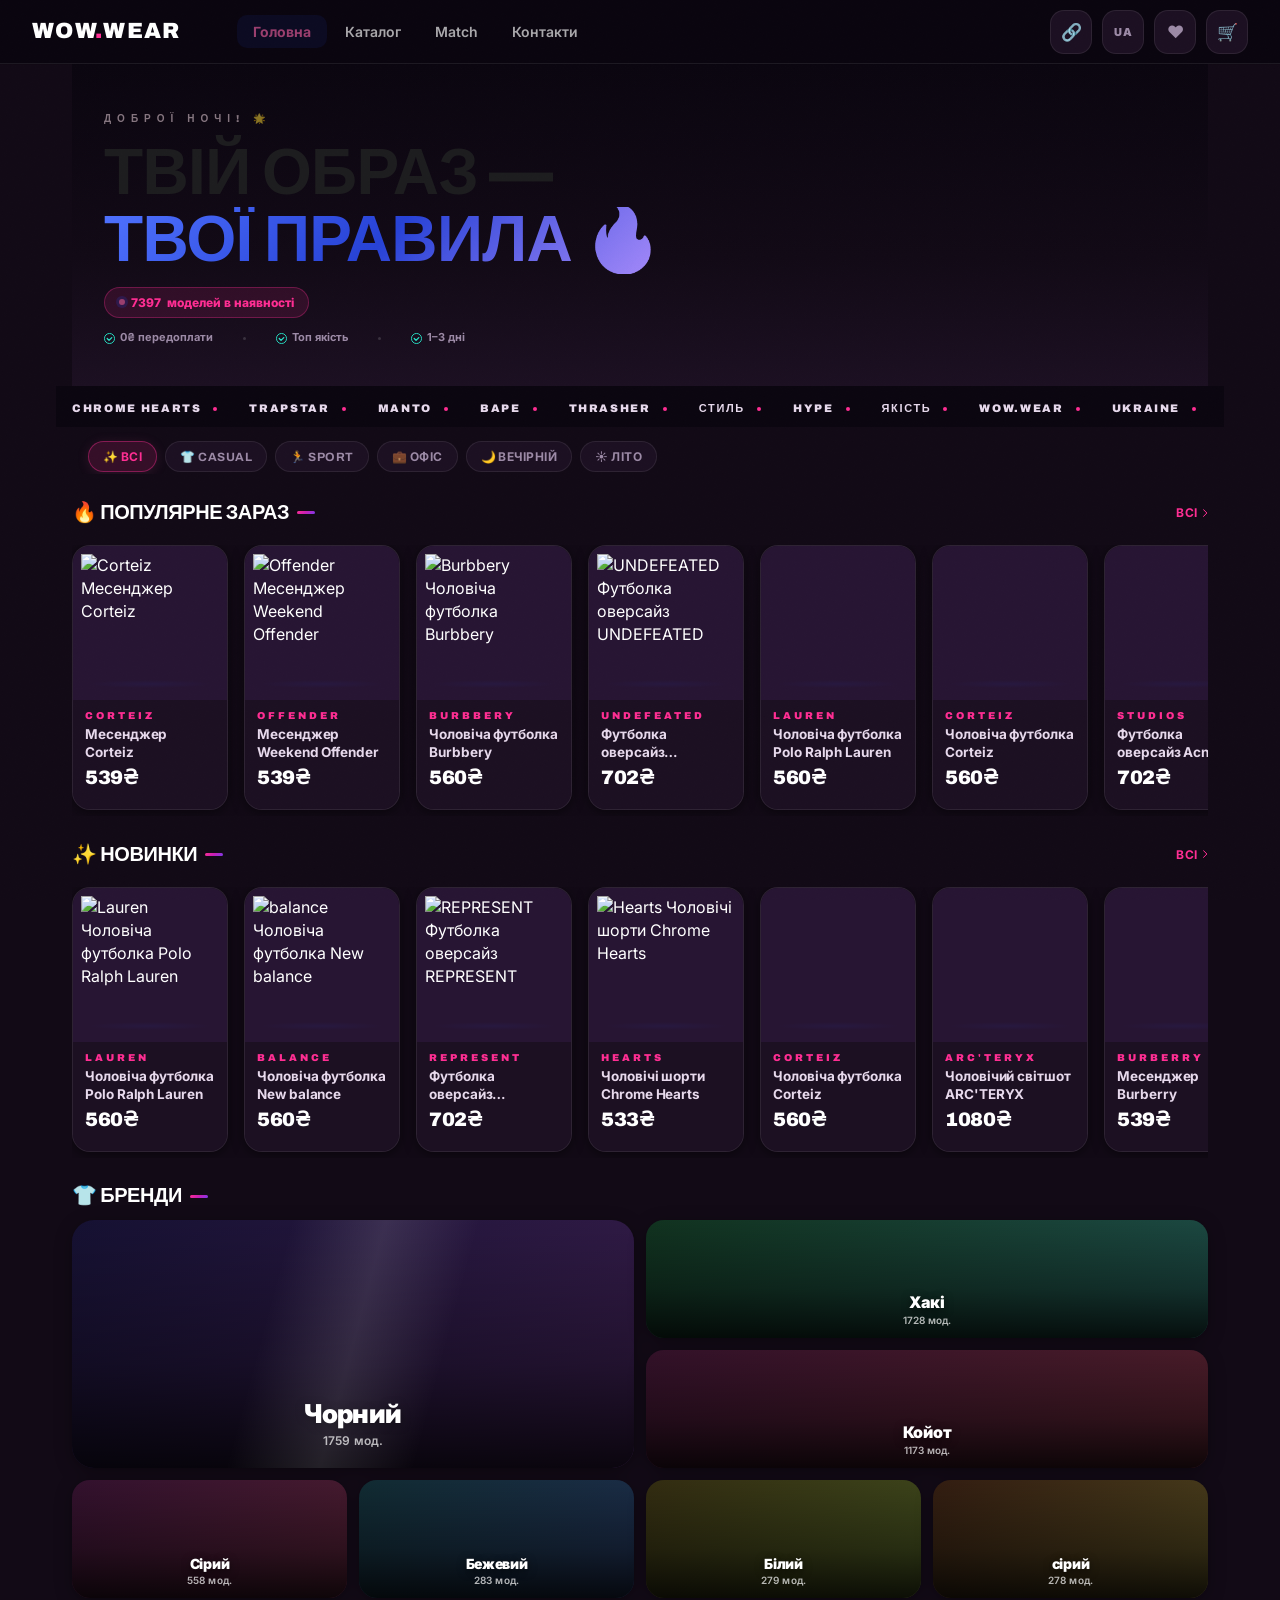
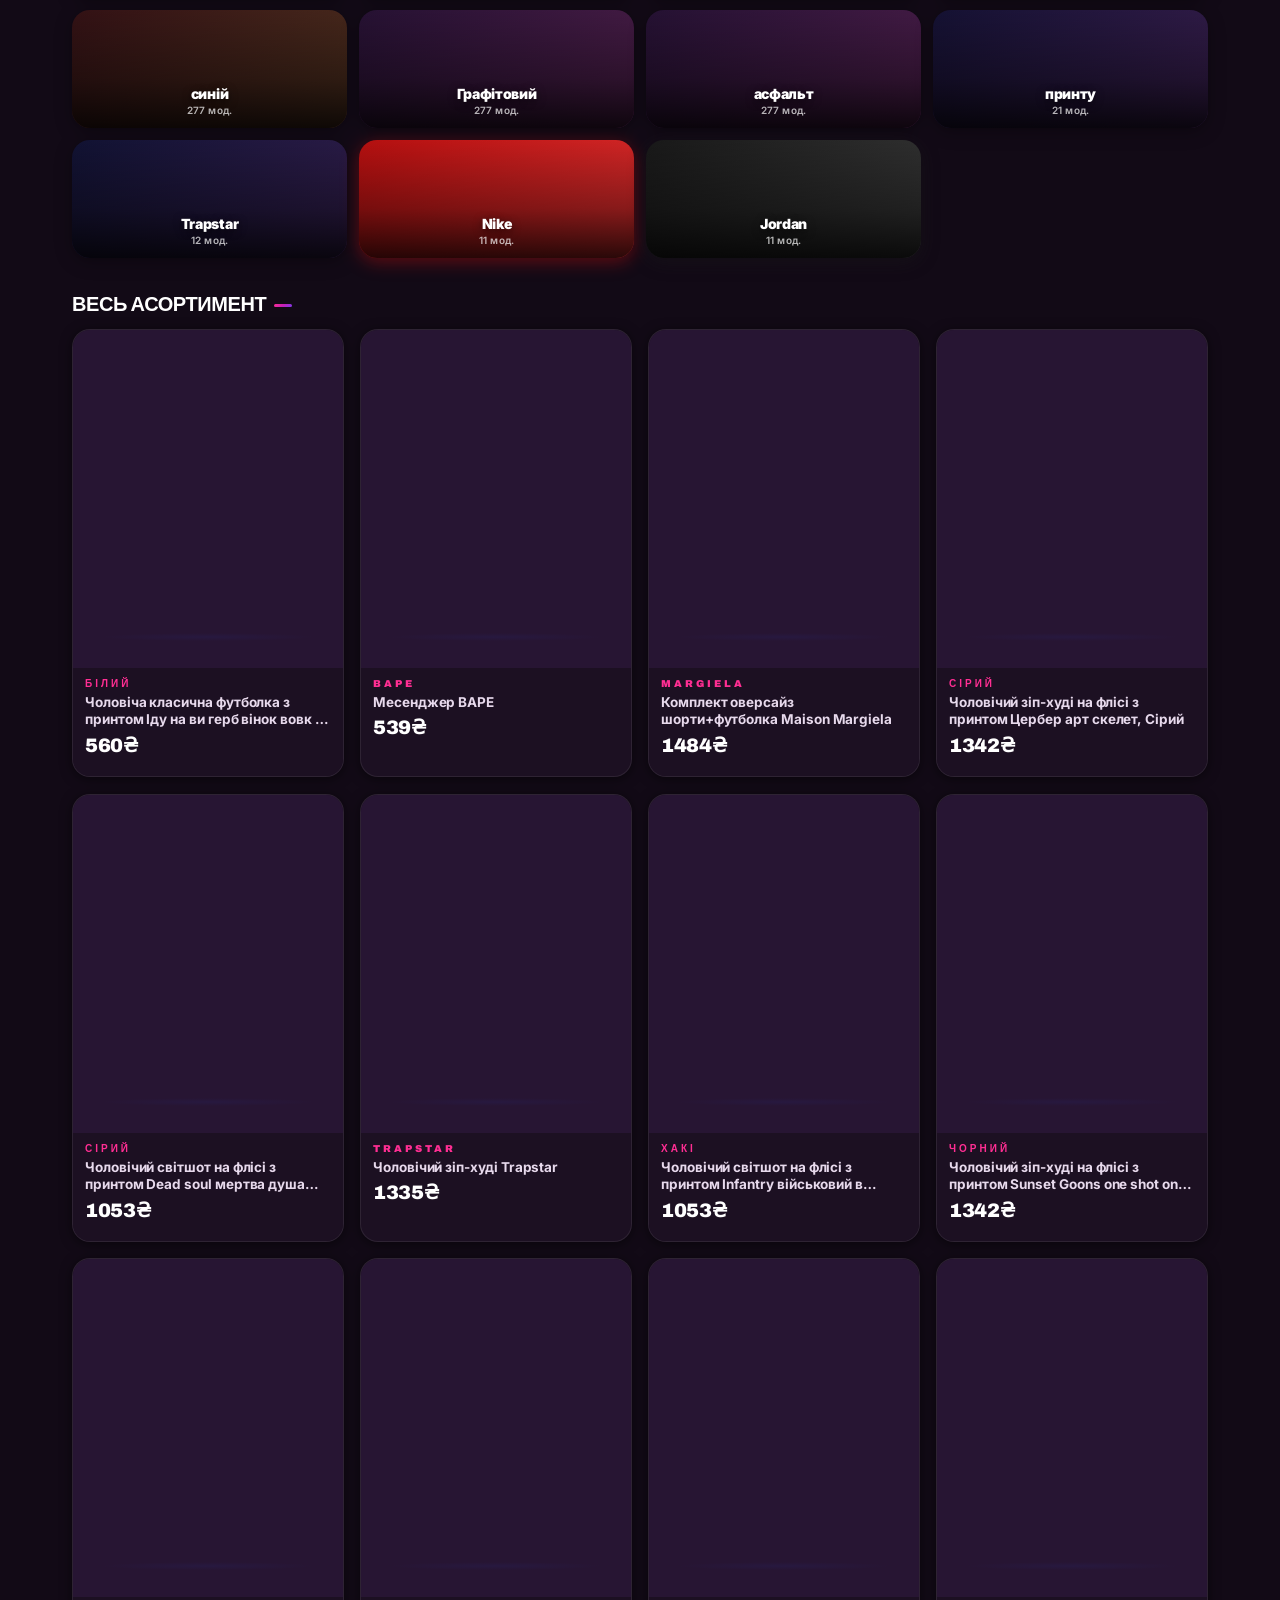
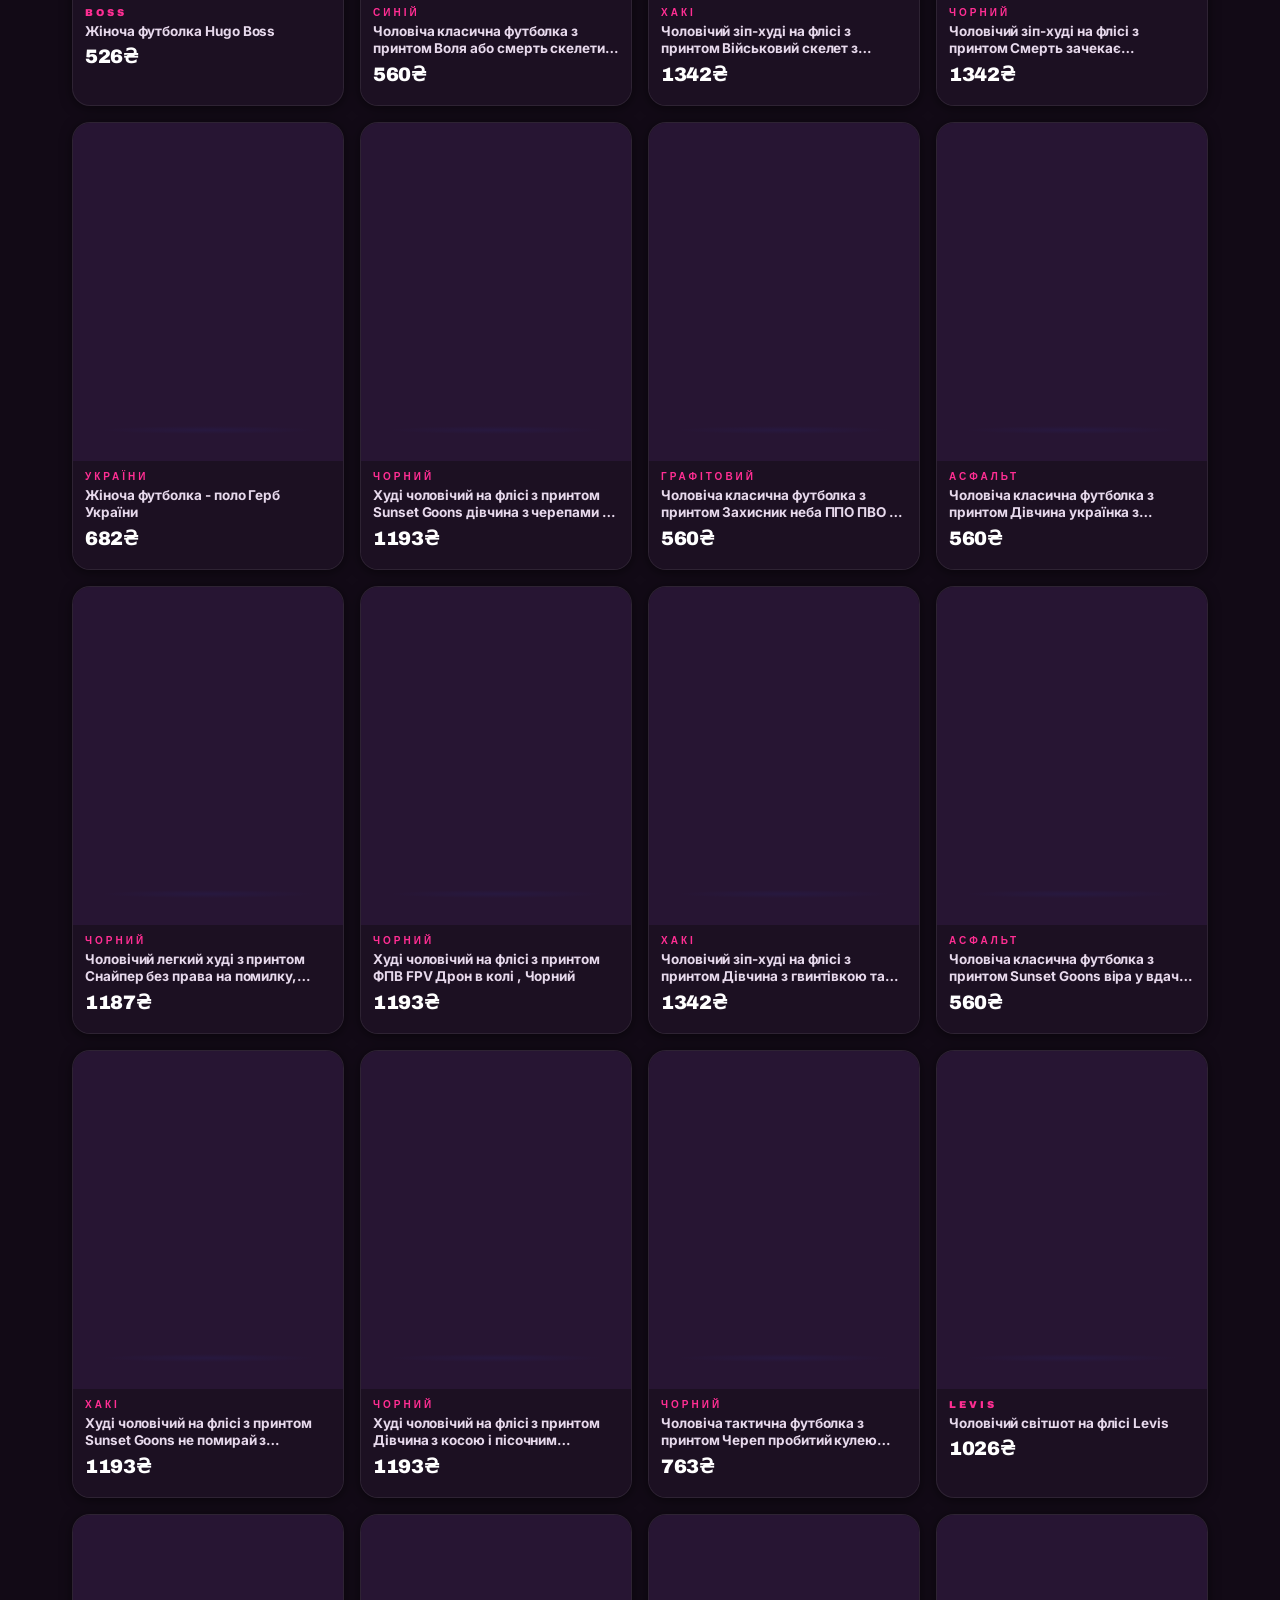
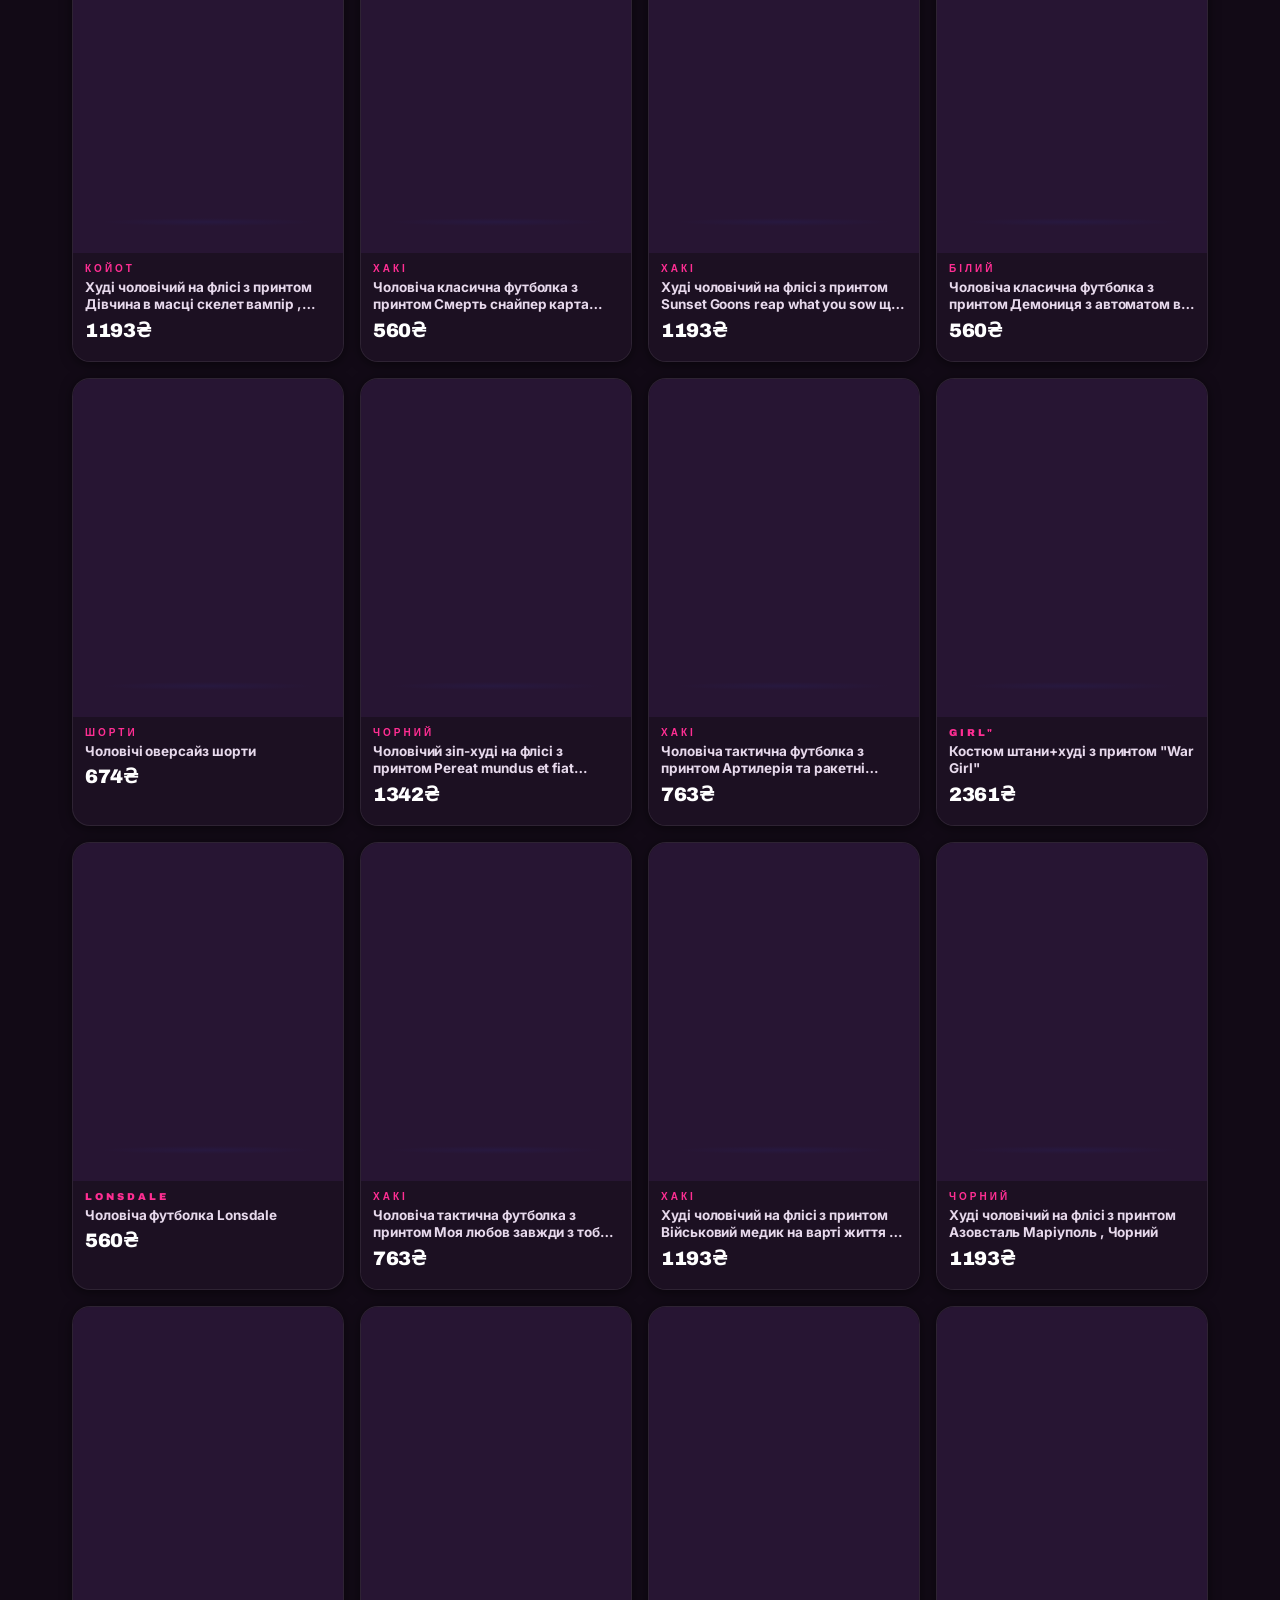
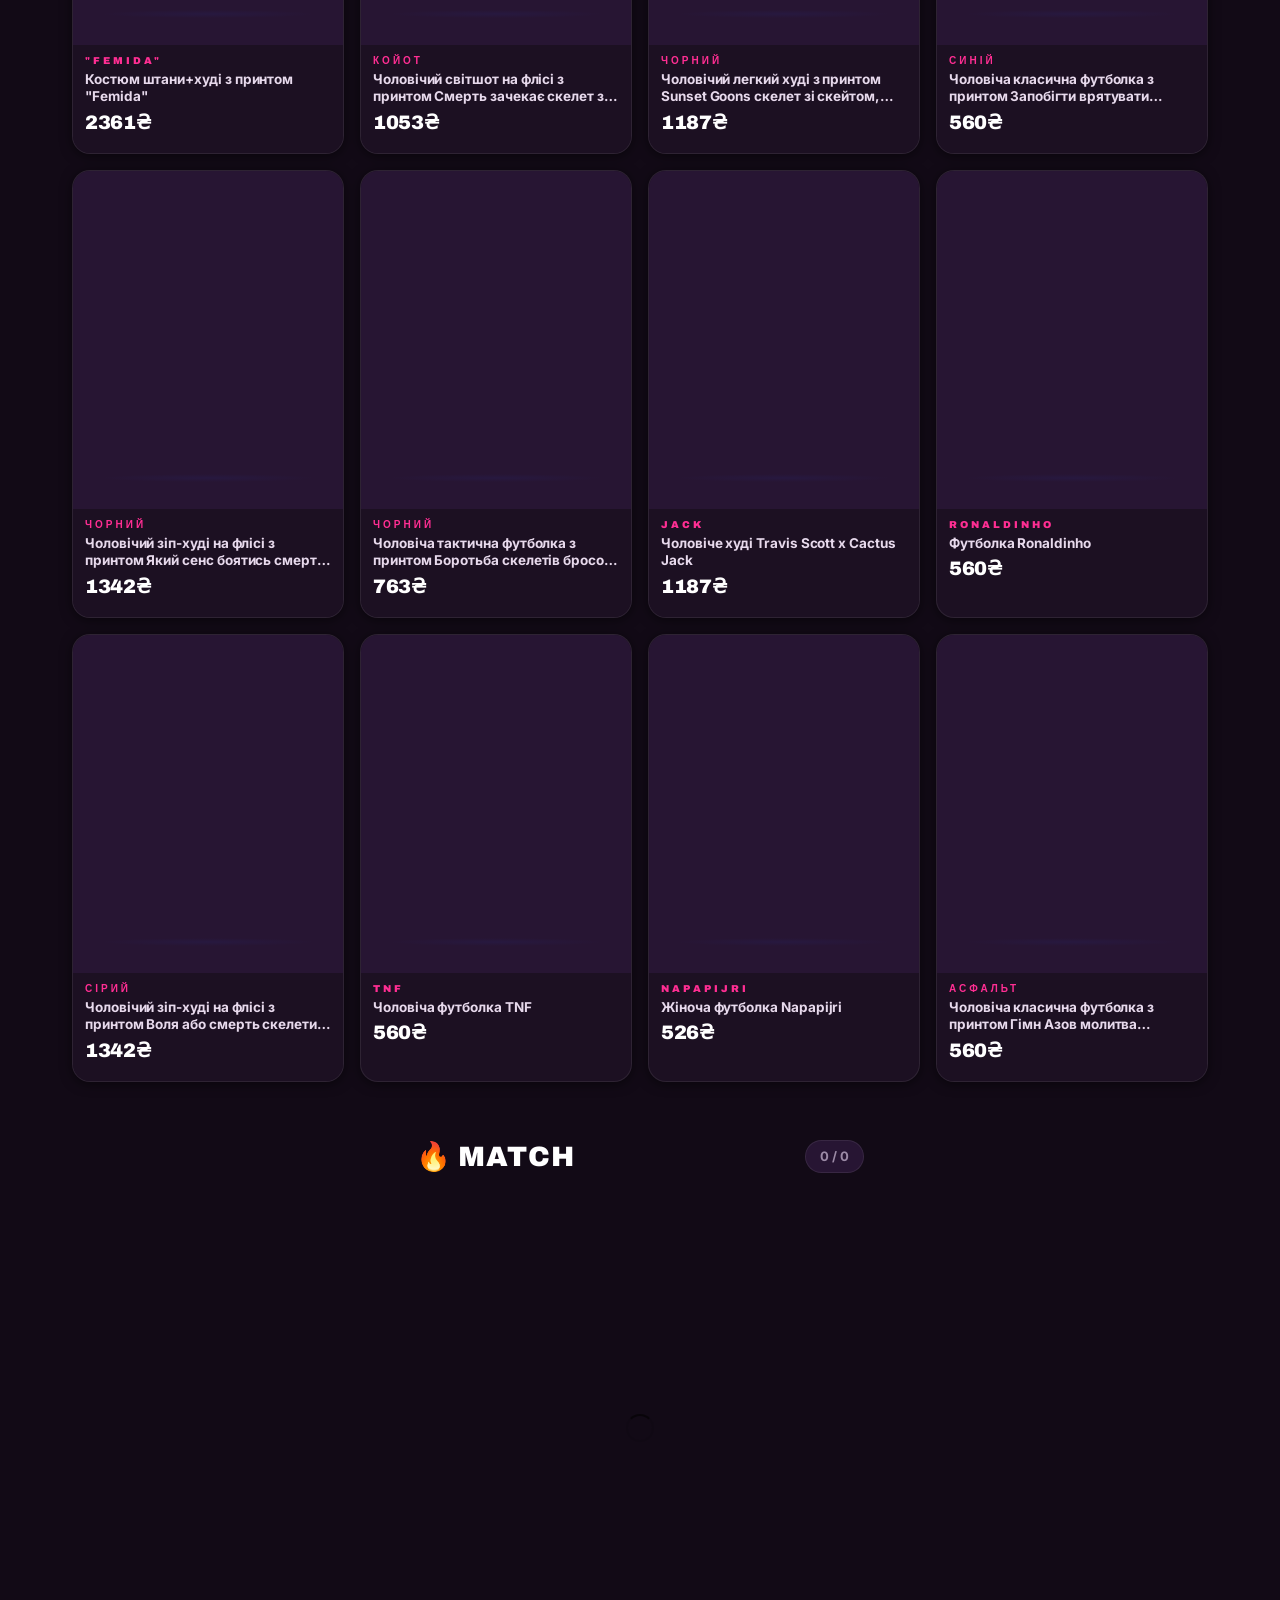
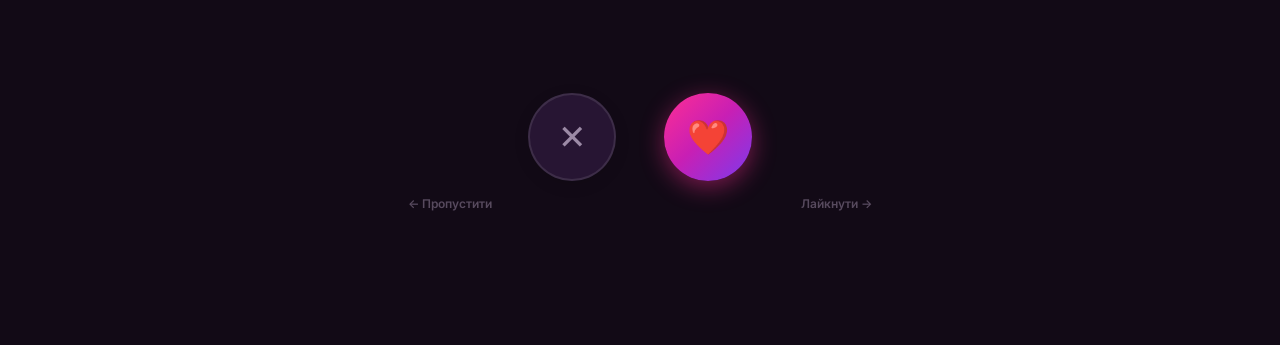
==== commit 98178e56: "fix: size selection JS bug + dark theme button visibility + hide demo reviews - Fix onclick=selectSi" ====
--- a/index.html
+++ b/index.html
@@ -256,6 +256,7 @@
       <div class="brands-grid" id="home-brands-grid" role="list" aria-label="Бренди"></div>
     </div>
 
+    <div hidden id="reviews-section">
     <div class="section" style="padding-bottom:0">
       <div class="sec-head"><h2 class="sec-title">💬 Що кажуть покупці</h2></div>
     </div>
@@ -265,6 +266,7 @@
       <span>Залишити відгук</span>
       <span class="i-arr" style="margin-left:auto;color:var(--text-muted)" aria-hidden="true"></span>
     </button>
+    </div>
 
     <div class="section">
       <div class="sec-head"><h2 class="sec-title">📦 Весь асортимент</h2></div>
--- a/css/niche.css
+++ b/css/niche.css
@@ -2668,3 +2668,141 @@
 }
 .g-compact { padding: 0 16px 8px; display: flex; gap: 8px; }
 
+
+/* ── FAQ SIZE TABLE ─────────────────────────────────────── */
+.faq-size-table {
+  width: 100%;
+  border-collapse: collapse;
+  margin: 10px 0 8px;
+  font-size: 13px;
+}
+.faq-size-table th {
+  background: rgba(255,46,147,0.12);
+  color: var(--wow-magenta);
+  font-weight: 800;
+  font-size: 11px;
+  letter-spacing: 0.04em;
+  text-transform: uppercase;
+  padding: 7px 10px;
+  text-align: left;
+  border-bottom: 1px solid rgba(255,46,147,0.20);
+}
+.faq-size-table td {
+  padding: 8px 10px;
+  border-bottom: 1px solid var(--line);
+  color: var(--text-soft);
+  font-weight: 600;
+}
+.faq-size-table td:first-child {
+  font-weight: 900;
+  font-family: 'Archivo', sans-serif;
+  color: var(--text);
+  font-size: 14px;
+}
+.faq-size-table tr:last-child td { border-bottom: none; }
+.faq-size-table tr:nth-child(even) td {
+  background: rgba(255,255,255,0.03);
+}
+.faq-size-note {
+  font-size: 11.5px;
+  color: var(--text-muted);
+  line-height: 1.5;
+  padding: 4px 2px 2px;
+}
+.faq-a { white-space: pre-line; }
+
+/* ── FAQ OVERALL DARK STYLE ────────────────────────────── */
+.faq-block {
+  background: var(--surface) !important;
+  border-radius: 18px !important;
+  border: 1px solid var(--line) !important;
+  overflow: hidden;
+}
+.faq-block-hdr {
+  background: rgba(255,46,147,0.08) !important;
+  border-bottom: 1px solid var(--line) !important;
+  padding: 14px 18px !important;
+}
+.faq-block-ttl { color: var(--text) !important; font-weight: 800 !important; }
+.faq-block-ico { color: var(--wow-magenta) !important; }
+.faq-item {
+  border-bottom: 1px solid var(--line) !important;
+}
+.faq-item:last-child { border-bottom: none !important; }
+.faq-q {
+  color: var(--text-soft) !important;
+  font-weight: 700 !important;
+  font-size: 14px !important;
+}
+.faq-toggle {
+  color: var(--wow-magenta) !important;
+  font-size: 20px !important;
+  font-weight: 300 !important;
+}
+.faq-a {
+  color: var(--text-muted) !important;
+  font-size: 13px !important;
+  line-height: 1.6 !important;
+}
+
+/* ── SIZE BUTTONS — підвищена видимість у темній темі ── */
+.sz-btn {
+  background: var(--bg4) !important;
+  border: 1.5px solid rgba(255,255,255,0.22) !important;
+  color: var(--text) !important;
+}
+.sz-btn.sel {
+  background: var(--wow-grad) !important;
+  border-color: transparent !important;
+  color: #fff !important;
+  box-shadow: 0 4px 16px rgba(255,46,147,0.40) !important;
+}
+.sz-btn.sel .sz-qty { color: rgba(255,255,255,0.65) !important; }
+.sz-btn-last {
+  border-color: rgba(255,46,147,0.45) !important;
+  color: var(--red) !important;
+  background: rgba(255,46,147,0.10) !important;
+}
+
+/* ── SIZE QUICK CHIPS ON CARDS — більш помітні ── */
+.sz-quick-btn,
+.card-sizes-preview span,
+.card-sizes-preview button {
+  background: rgba(255,255,255,0.12) !important;
+  color: var(--text-soft) !important;
+  border: 1px solid rgba(255,255,255,0.22) !important;
+}
+
+/* ── SIZE FILTER CHIPS — помітніша рамка ── */
+.sz-chip {
+  background: var(--surface-2) !important;
+  border: 1.5px solid rgba(255,255,255,0.22) !important;
+  color: var(--text-soft) !important;
+}
+.sz-chip.on {
+  background: var(--wow-grad) !important;
+  border-color: transparent !important;
+  color: #fff !important;
+  box-shadow: 0 4px 14px rgba(255,46,147,0.35) !important;
+}
+
+/* ── PRODUCT DETAIL SIZE CHIPS ── */
+.pd-sz-chip {
+  background: var(--bg4) !important;
+  border: 1.5px solid rgba(255,255,255,0.22) !important;
+  color: var(--text-soft) !important;
+}
+.pd-sz-chip.active {
+  background: var(--wow-grad) !important;
+  border-color: transparent !important;
+  color: #fff !important;
+  box-shadow: 0 4px 14px rgba(255,46,147,0.35) !important;
+}
+
+/* ── TYPE FILTER CHIPS — краще читаються ── */
+.type-chip {
+  background: var(--surface-2) !important;
+  border: 1.5px solid rgba(255,255,255,0.18) !important;
+  color: var(--text-soft) !important;
+}
+
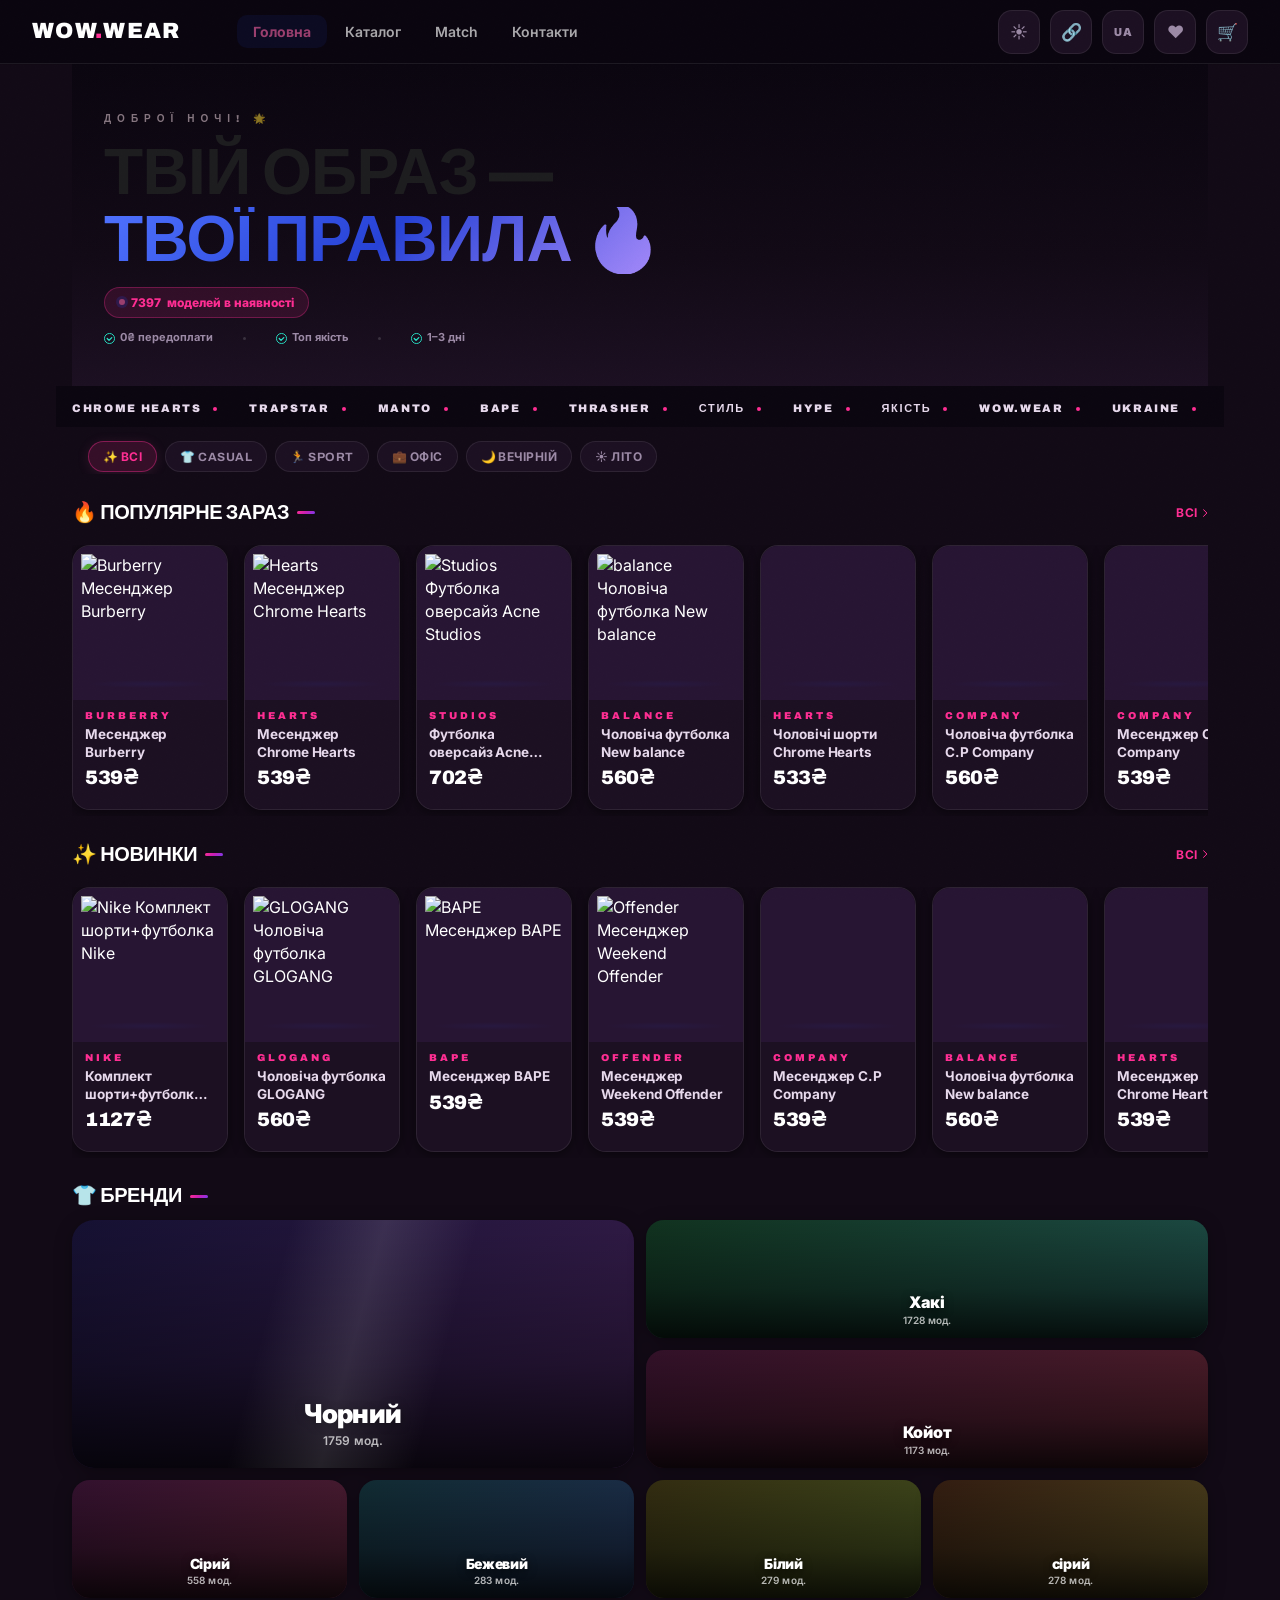
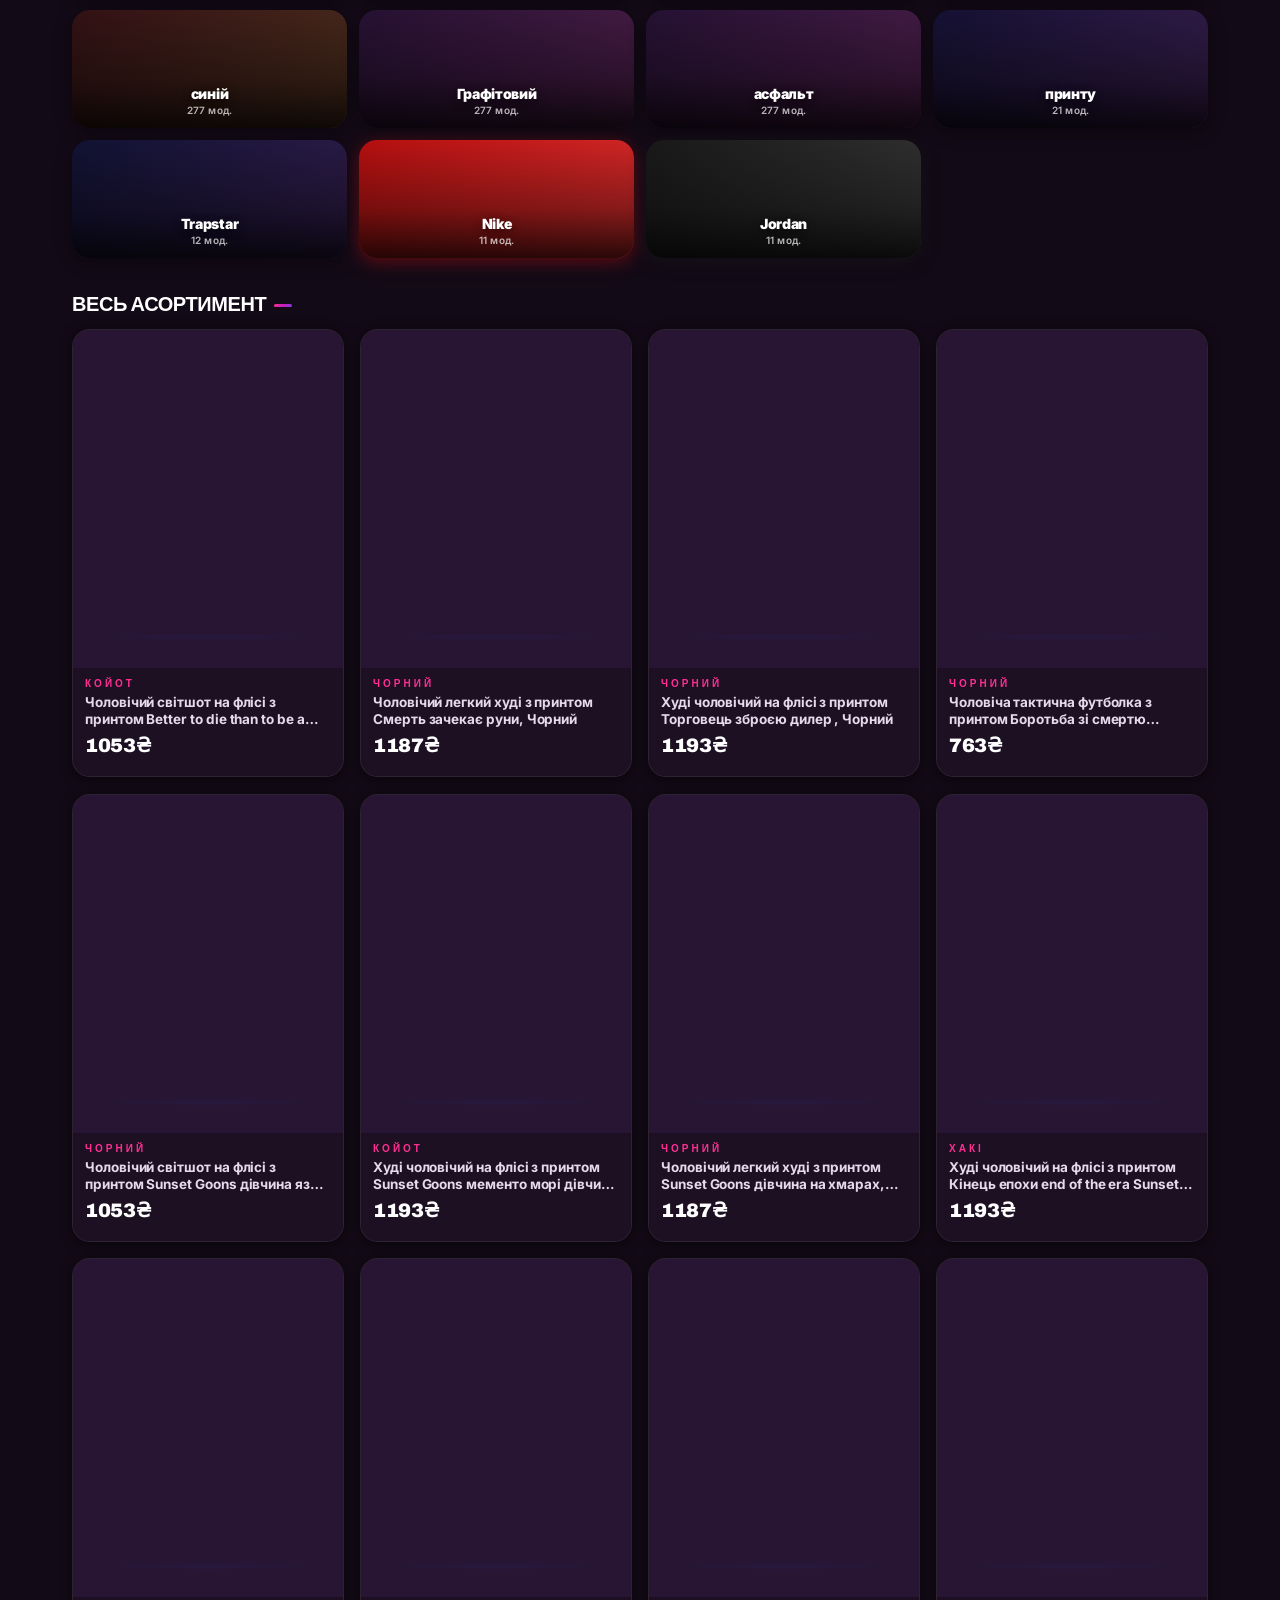
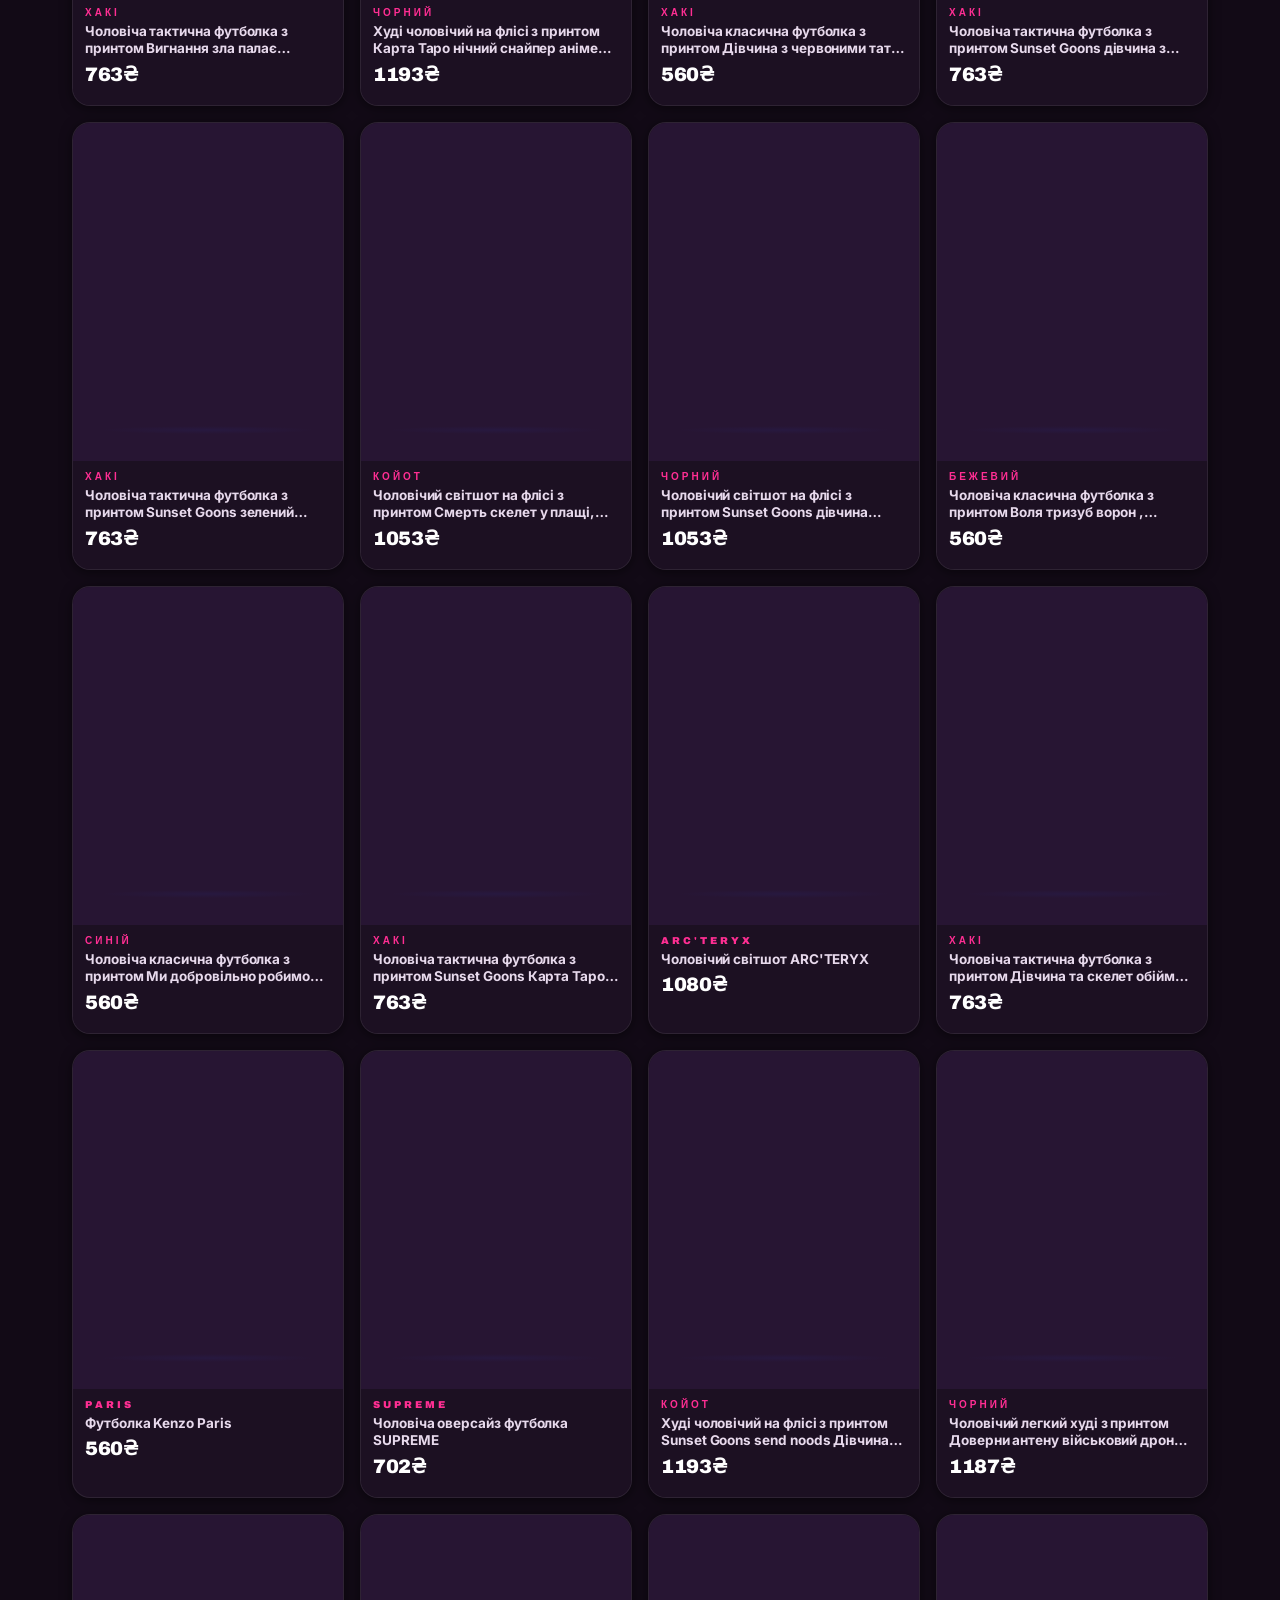
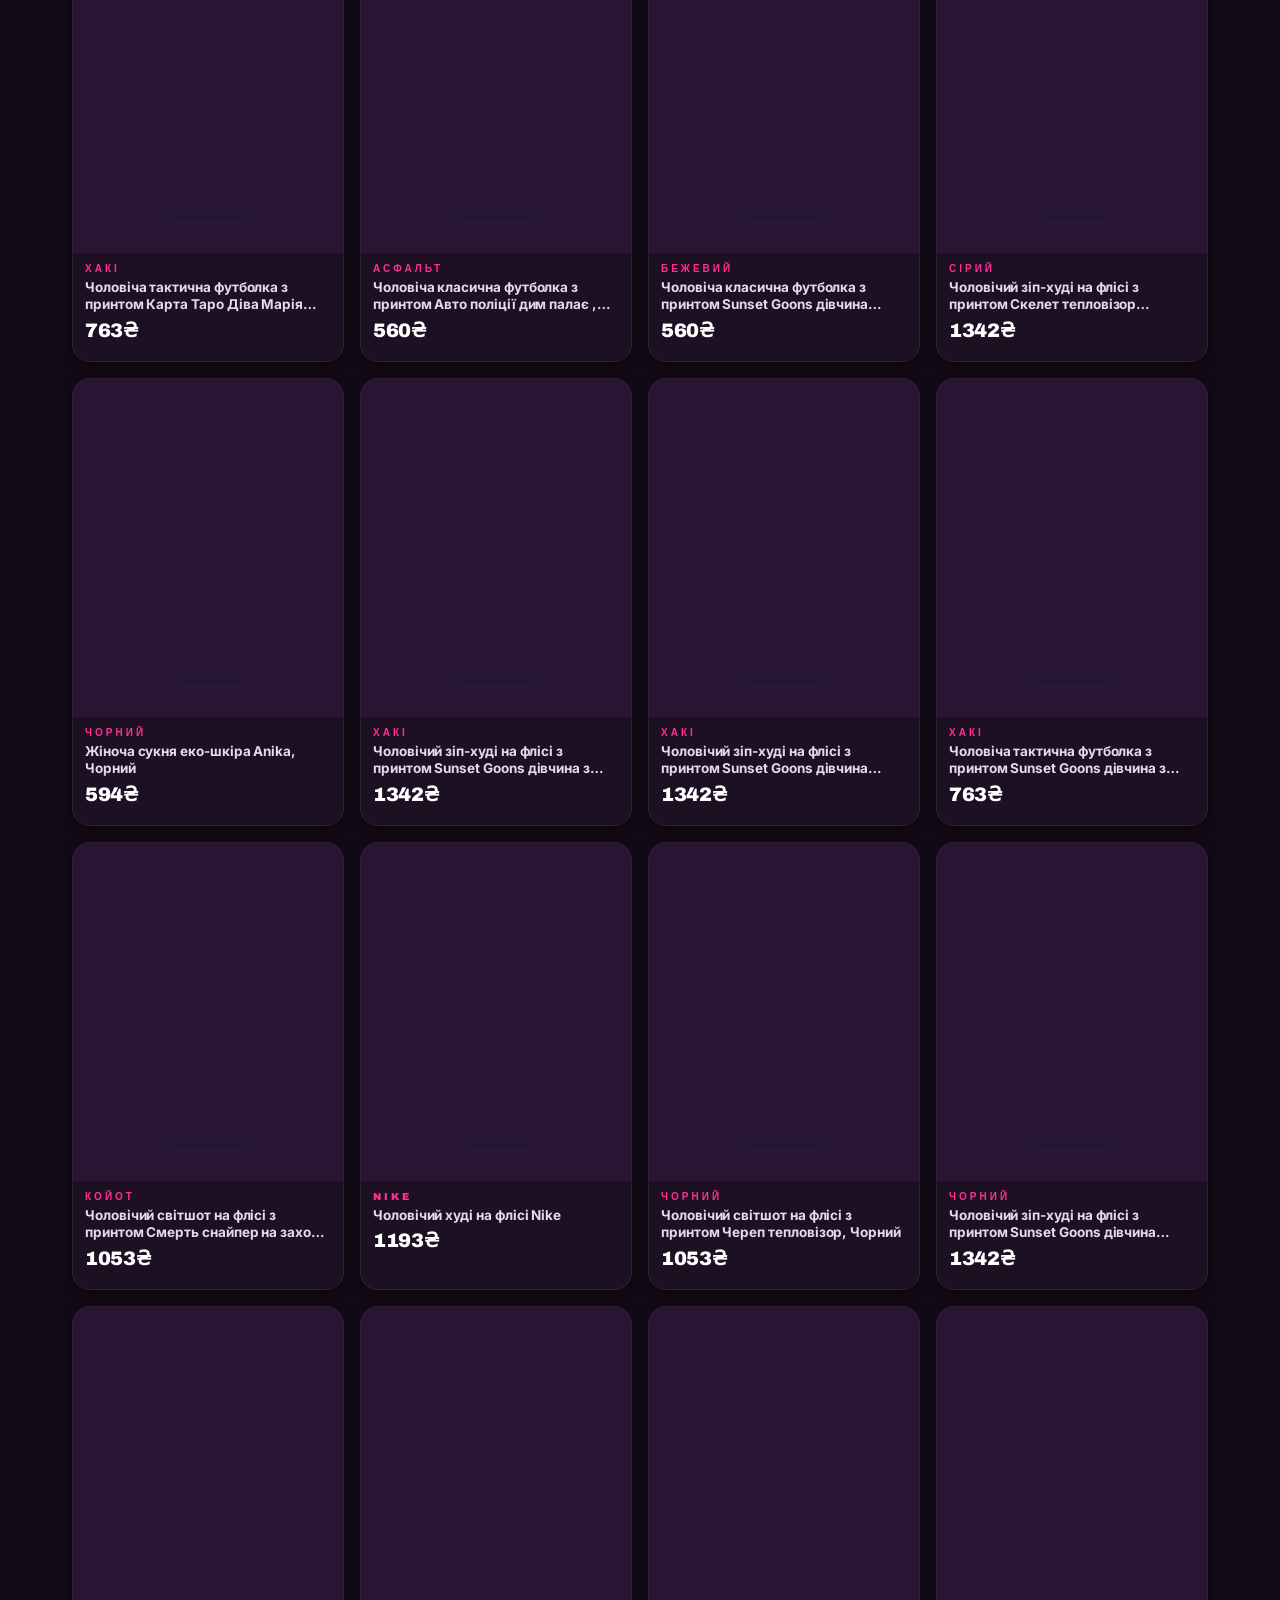
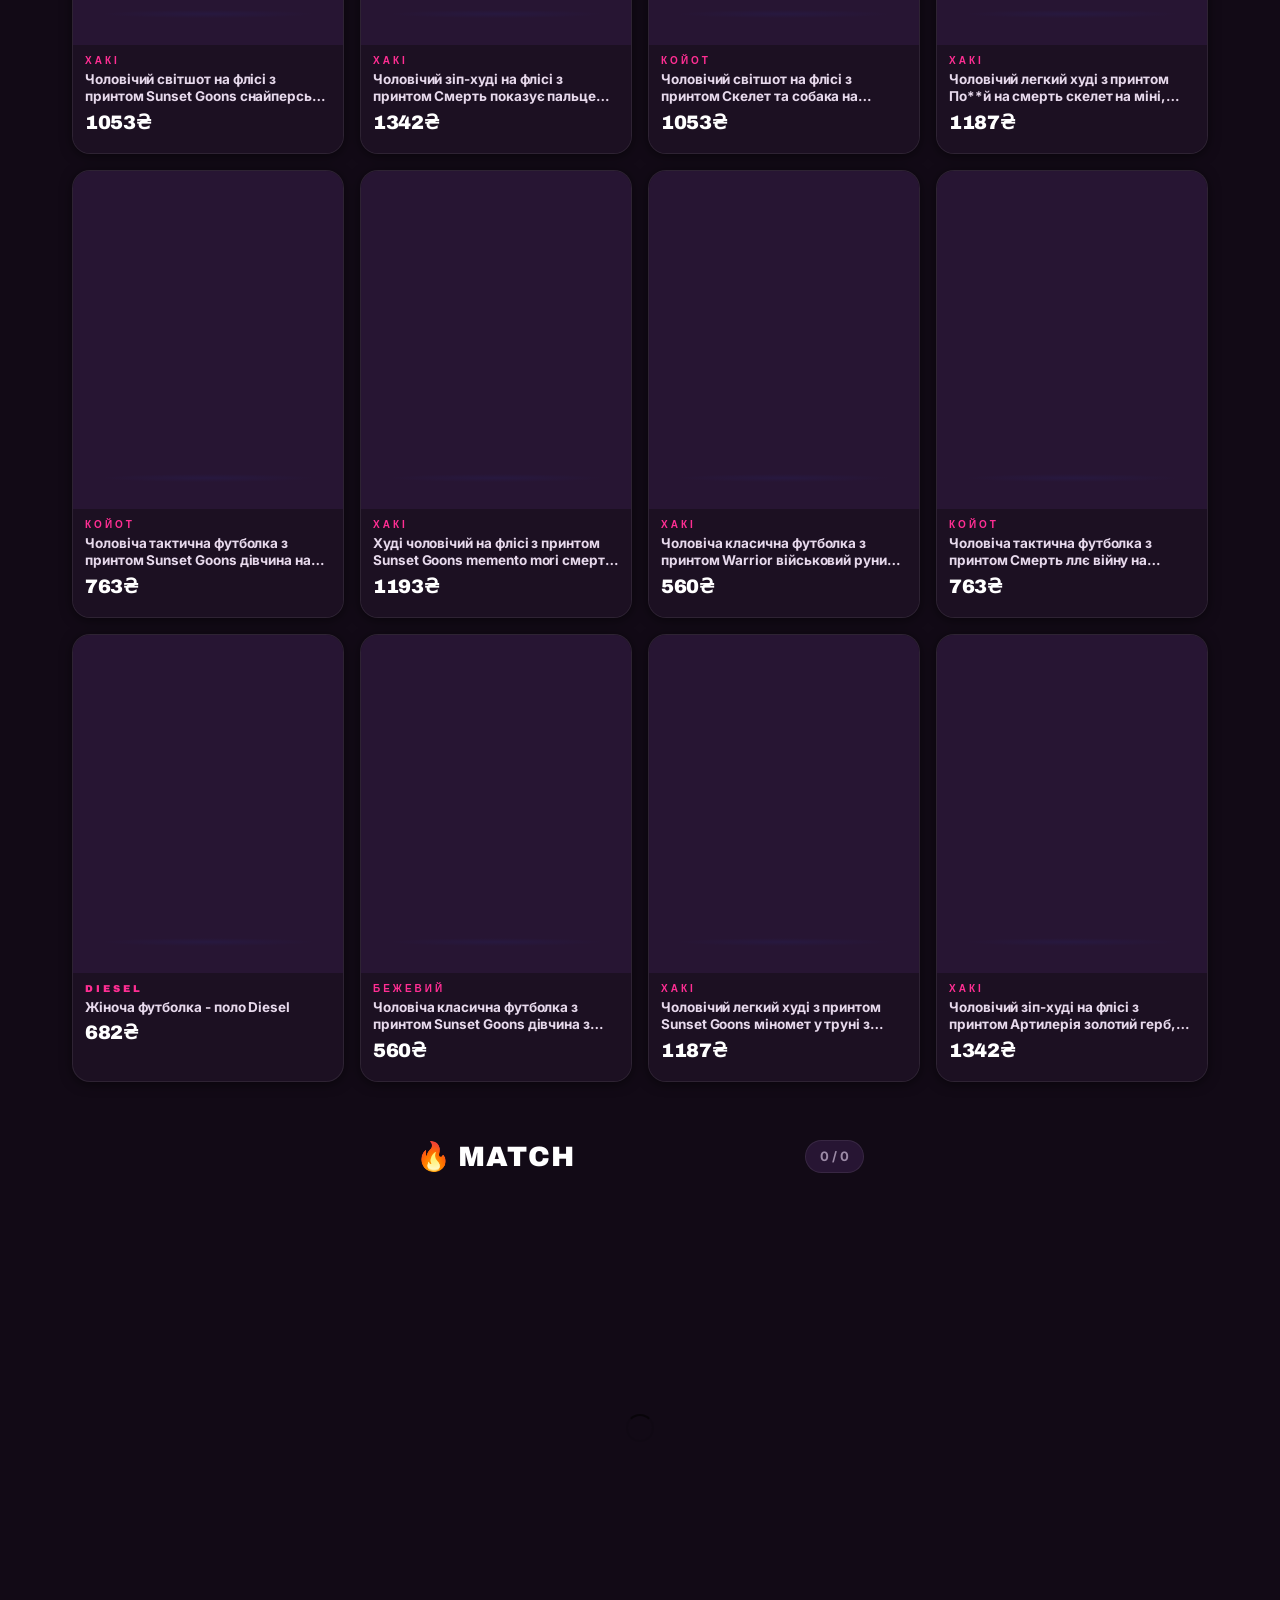
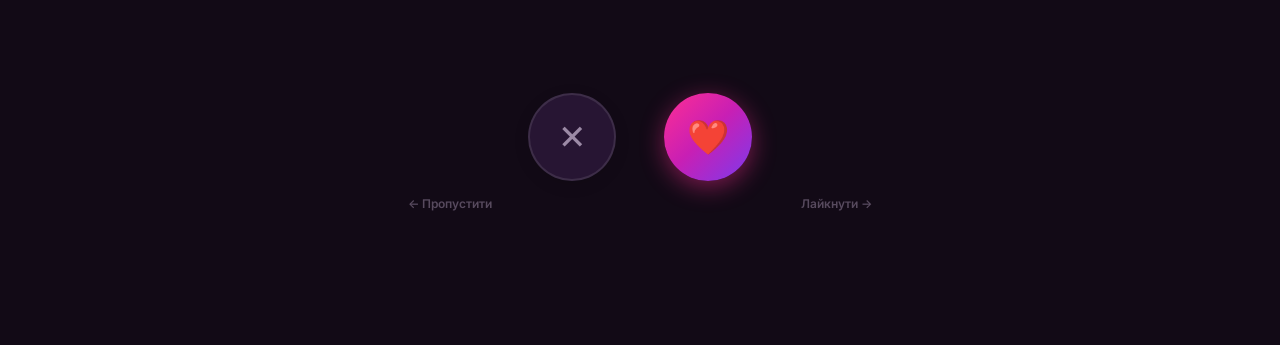
==== commit 64086331: "feat: light/dark theme toggle + cart CTA → wow-grad - base.css: --font-display/--font-body tokens, [" ====
--- a/index.html
+++ b/index.html
@@ -100,6 +100,7 @@
     <button class="dsk-nav-btn"        onclick="changeTab('contacts')" id="dsk-btn-contacts">Інфо</button>
   </nav>
   <div class="header-actions" role="toolbar" aria-label="Дії">
+    <button class="hdr-btn" id="theme-toggle-btn" onclick="toggleTheme()" aria-label="Змінити тему" title="Тема">☀️</button>
     <button class="hdr-btn" onclick="openRefSheet()" aria-label="Поширити">🔗</button>
     <button class="hdr-btn hdr-lang" onclick="toggleLang()" id="lang-btn" aria-label="Змінити мову">UA</button>
     <button class="hdr-btn" onclick="openSheet('sheet-fav')" aria-label="Улюблені">
@@ -968,6 +969,33 @@
 <script src="js/app.js?v=40"                defer></script>
 <script src="shared/js/motion.js?v=40" defer></script>
 <script>
+/* ── THEME TOGGLE ── */
+(function(){
+  const saved = localStorage.getItem('wow_theme');
+  if(saved === 'light') {
+    document.documentElement.setAttribute('data-theme','light');
+  }
+})();
+function toggleTheme(){
+  const html = document.documentElement;
+  const isLight = html.getAttribute('data-theme') === 'light';
+  if(isLight){
+    html.removeAttribute('data-theme');
+    localStorage.setItem('wow_theme','dark');
+    document.getElementById('theme-toggle-btn').textContent='☀️';
+  } else {
+    html.setAttribute('data-theme','light');
+    localStorage.setItem('wow_theme','light');
+    document.getElementById('theme-toggle-btn').textContent='🌙';
+  }
+}
+document.addEventListener('DOMContentLoaded',function(){
+  const saved = localStorage.getItem('wow_theme');
+  const btn = document.getElementById('theme-toggle-btn');
+  if(btn) btn.textContent = saved==='light' ? '🌙' : '☀️';
+});
+</script>
+<script>
 window._styleCategory='all';
 function setStyleCategory(el,cat){window._styleCategory=cat;document.querySelectorAll('.style-chip').forEach(c=>c.classList.remove('active'));el.classList.add('active');_applyStyleFilter();}
 function _applyStyleFilter(){const f=window._styleCategory;if(f==='all'){document.querySelectorAll('.prod-card,.product-card').forEach(c=>c.style.display='');return;}const MAP={casual:['casual','повсяк','буденн','футбо','джинс','худ','светр','базов'],sport:['спорт','sport','тренув','фітн','активн'],office:['офіс','ділов','класич','брюк','сорочк','піджак','блуз'],evening:['вечірн','вечір','плаття','сукн','коктейл'],summer:['літн','літо','пляж','легк','шорт','сарафан']};const keys=MAP[f]||[];document.querySelectorAll('.prod-card,.product-card').forEach(c=>{const txt=(c.textContent||'').toLowerCase();c.style.display=keys.some(k=>txt.includes(k))?'':'none';});}
--- a/css/base.css
+++ b/css/base.css
@@ -80,6 +80,10 @@
   --safe-top:    env(safe-area-inset-top, 0px);
   --safe-bottom: env(safe-area-inset-bottom, 0px);
 
+  /* ── Fonts ── */
+  --font-display: 'Archivo', sans-serif;
+  --font-body:    'Inter', sans-serif;
+
   /* ── Transitions ── */
   --ease:      cubic-bezier(.16,1,.3,1);
   --ease-out:  cubic-bezier(.4,0,.6,1);
@@ -132,6 +136,22 @@
   --shadow-card:       0 1px 3px rgba(0,0,0,0.05), 0 4px 14px rgba(0,0,0,0.07);
   --shadow-card-hover: 0 6px 28px rgba(0,0,0,0.11), 0 2px 8px rgba(0,0,0,0.05);
   --shadow-card-lift:  0 16px 48px rgba(0,0,0,0.16), 0 4px 12px rgba(0,0,0,0.07);
+}
+
+/* ── LIGHT THEME ────────────────────────────────── */
+[data-theme="light"] {
+  --ink:       #FFF0F6;
+  --bg:        #FFF6FB;
+  --surface:   #FFFFFF;
+  --surface-2: #FFEAF4;
+  --bg-glass:  rgba(255,246,251,0.92);
+  --bg-card:   #FFFFFF;
+  --line:      rgba(26,15,29,.10);
+  --text:      #1A0F1D;
+  --text-soft: #3A2740;
+  --text-muted:#9A7D92;
+  --border:    rgba(26,15,29,.10);
+  --shadow-glow: 0 12px 32px rgba(255,46,147,.18);
 }
 
 /* ── DESKTOP: widen app to 600px ───────────────── */
--- a/css/niche.css
+++ b/css/niche.css
@@ -2806,3 +2806,87 @@
   color: var(--text-soft) !important;
 }
 
+/* ── CART CTA + STICKY BAR → wow-grad ───────────────────── */
+.cart-checkout-btn {
+  background: var(--wow-grad) !important;
+  color: #fff !important;
+  border: none !important;
+  box-shadow: var(--shadow-glow) !important;
+}
+.cart-checkout-btn:hover {
+  box-shadow: 0 8px 32px rgba(255,46,147,0.50) !important;
+}
+#cart-sticky-bar {
+  background: var(--wow-grad) !important;
+  color: #fff !important;
+  box-shadow: 0 -4px 24px rgba(255,46,147,0.25), 0 8px 32px rgba(0,0,0,0.4) !important;
+}
+.csb-badge { background: rgba(0,0,0,0.18) !important; }
+
+/* ── LIGHT THEME OVERRIDES ───────────────────────────────── */
+[data-theme="light"] #header {
+  background: rgba(255,246,251,0.96) !important;
+  border-bottom: 1px solid rgba(255,46,147,0.12) !important;
+}
+[data-theme="light"] .header-logo { color: var(--text) !important; }
+[data-theme="light"] .hdr-btn {
+  background: rgba(255,46,147,0.06) !important;
+  border-color: rgba(255,46,147,0.14) !important;
+  color: var(--text-muted) !important;
+}
+[data-theme="light"] #bottom-nav {
+  background: rgba(255,246,251,0.97) !important;
+  border-top: 1px solid rgba(255,46,147,0.10) !important;
+}
+[data-theme="light"] .nav-item { color: var(--text-muted) !important; }
+[data-theme="light"] .nav-item.active { color: var(--wow-magenta) !important; }
+[data-theme="light"] .home-hero {
+  background: linear-gradient(160deg, #fff0f8 0%, #ffeaf6 50%, #fff6fb 100%) !important;
+}
+[data-theme="light"] .home-hero::before {
+  background: radial-gradient(circle at 75% 20%, rgba(255,46,147,0.14) 0%, transparent 60%) !important;
+}
+[data-theme="light"] .home-hero::after {
+  background: radial-gradient(circle at 15% 85%, rgba(124,58,237,0.08) 0%, transparent 55%) !important;
+}
+[data-theme="light"] .home-title { color: var(--text) !important; }
+[data-theme="light"] .hero-marquee-wrap { background: #fff0f6 !important; }
+[data-theme="light"] .hero-marquee-inner { color: var(--text) !important; }
+[data-theme="light"] #gender-toggle { background: rgba(255,46,147,0.06) !important; }
+[data-theme="light"] .g-btn { color: var(--text-muted) !important; }
+[data-theme="light"] .product-card {
+  background: #fff !important;
+  border-color: rgba(255,46,147,0.10) !important;
+  box-shadow: 0 2px 12px rgba(0,0,0,0.06) !important;
+}
+[data-theme="light"] .card-img-wrap { background: #fff6fb !important; }
+[data-theme="light"] .card-body { background: #fff !important; }
+[data-theme="light"] .cat-quick {
+  background: #fff !important;
+  border-color: rgba(255,46,147,0.14) !important;
+  color: var(--text-muted) !important;
+}
+[data-theme="light"] .type-chip,
+[data-theme="light"] .sz-chip {
+  background: #fff !important;
+  border-color: rgba(255,46,147,0.14) !important;
+  color: var(--text-muted) !important;
+}
+[data-theme="light"] #page-catalog,
+[data-theme="light"] #page-home,
+[data-theme="light"] #pages,
+[data-theme="light"] #catalog-view,
+[data-theme="light"] .cat-search-wrap,
+[data-theme="light"] .cat-quicks,
+[data-theme="light"] .type-filter-wrap,
+[data-theme="light"] .cat-bar,
+[data-theme="light"] .size-filter-wrap,
+[data-theme="light"] #price-filter-wrap,
+[data-theme="light"] .cat-active-filters,
+[data-theme="light"] .cat-meta {
+  background: var(--bg) !important;
+}
+[data-theme="light"] .sheet { background: #fff !important; }
+[data-theme="light"] .cat-search { background: #fff !important; color: var(--text) !important; }
+[data-theme="light"] .cat-search-inner { background: #fff !important; border-color: rgba(255,46,147,0.14) !important; }
+
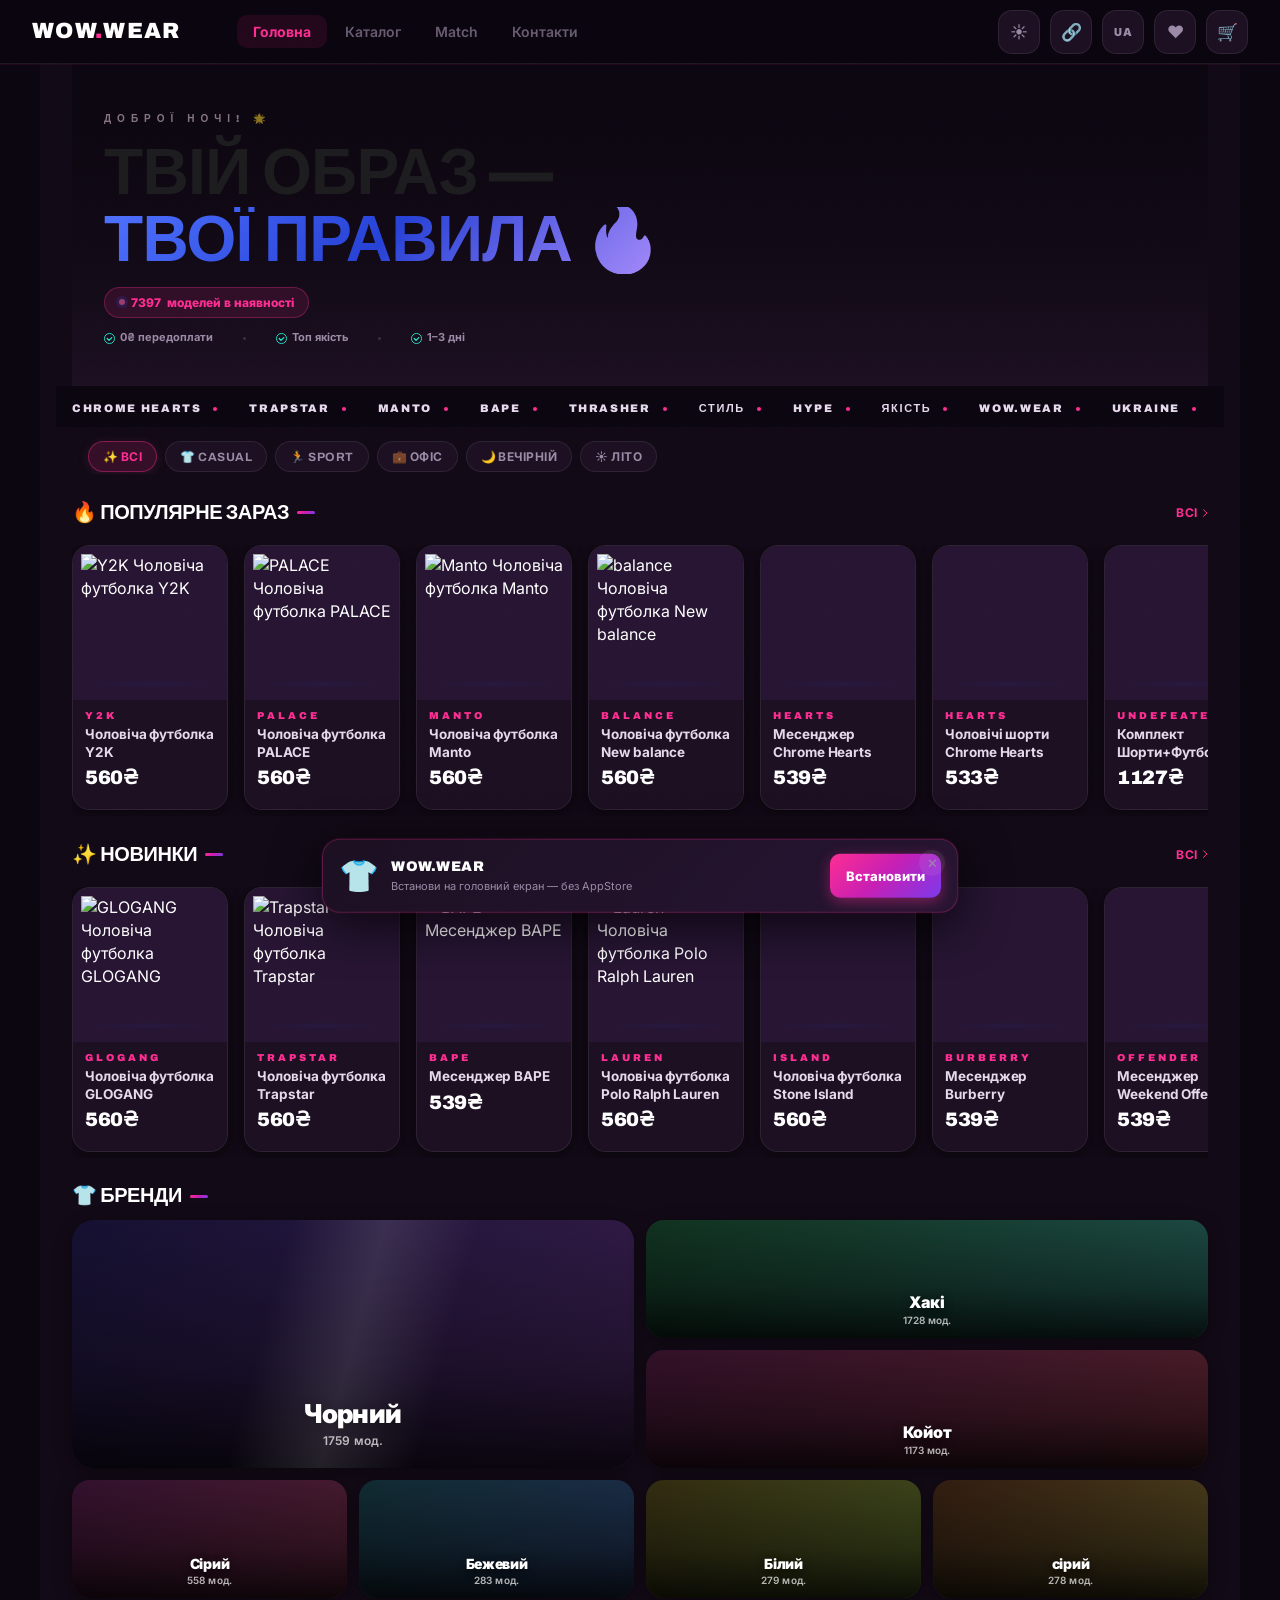
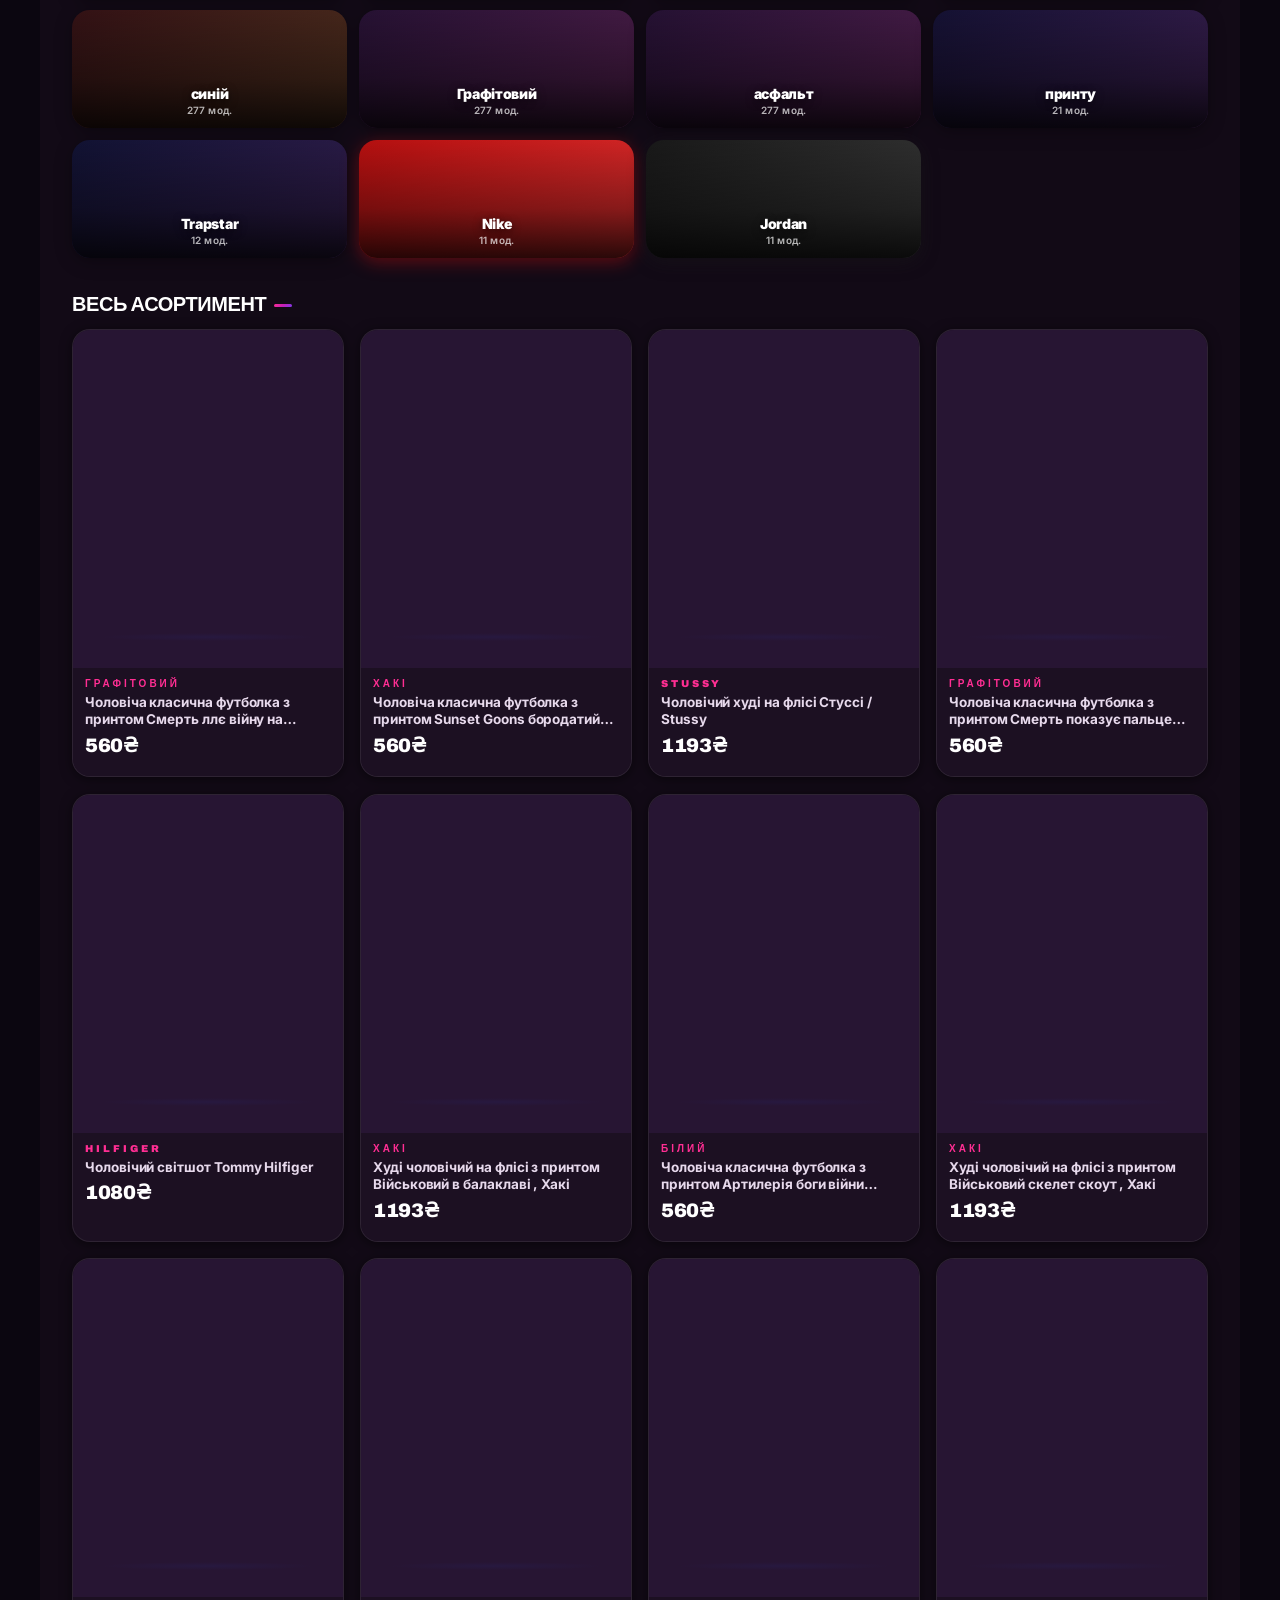
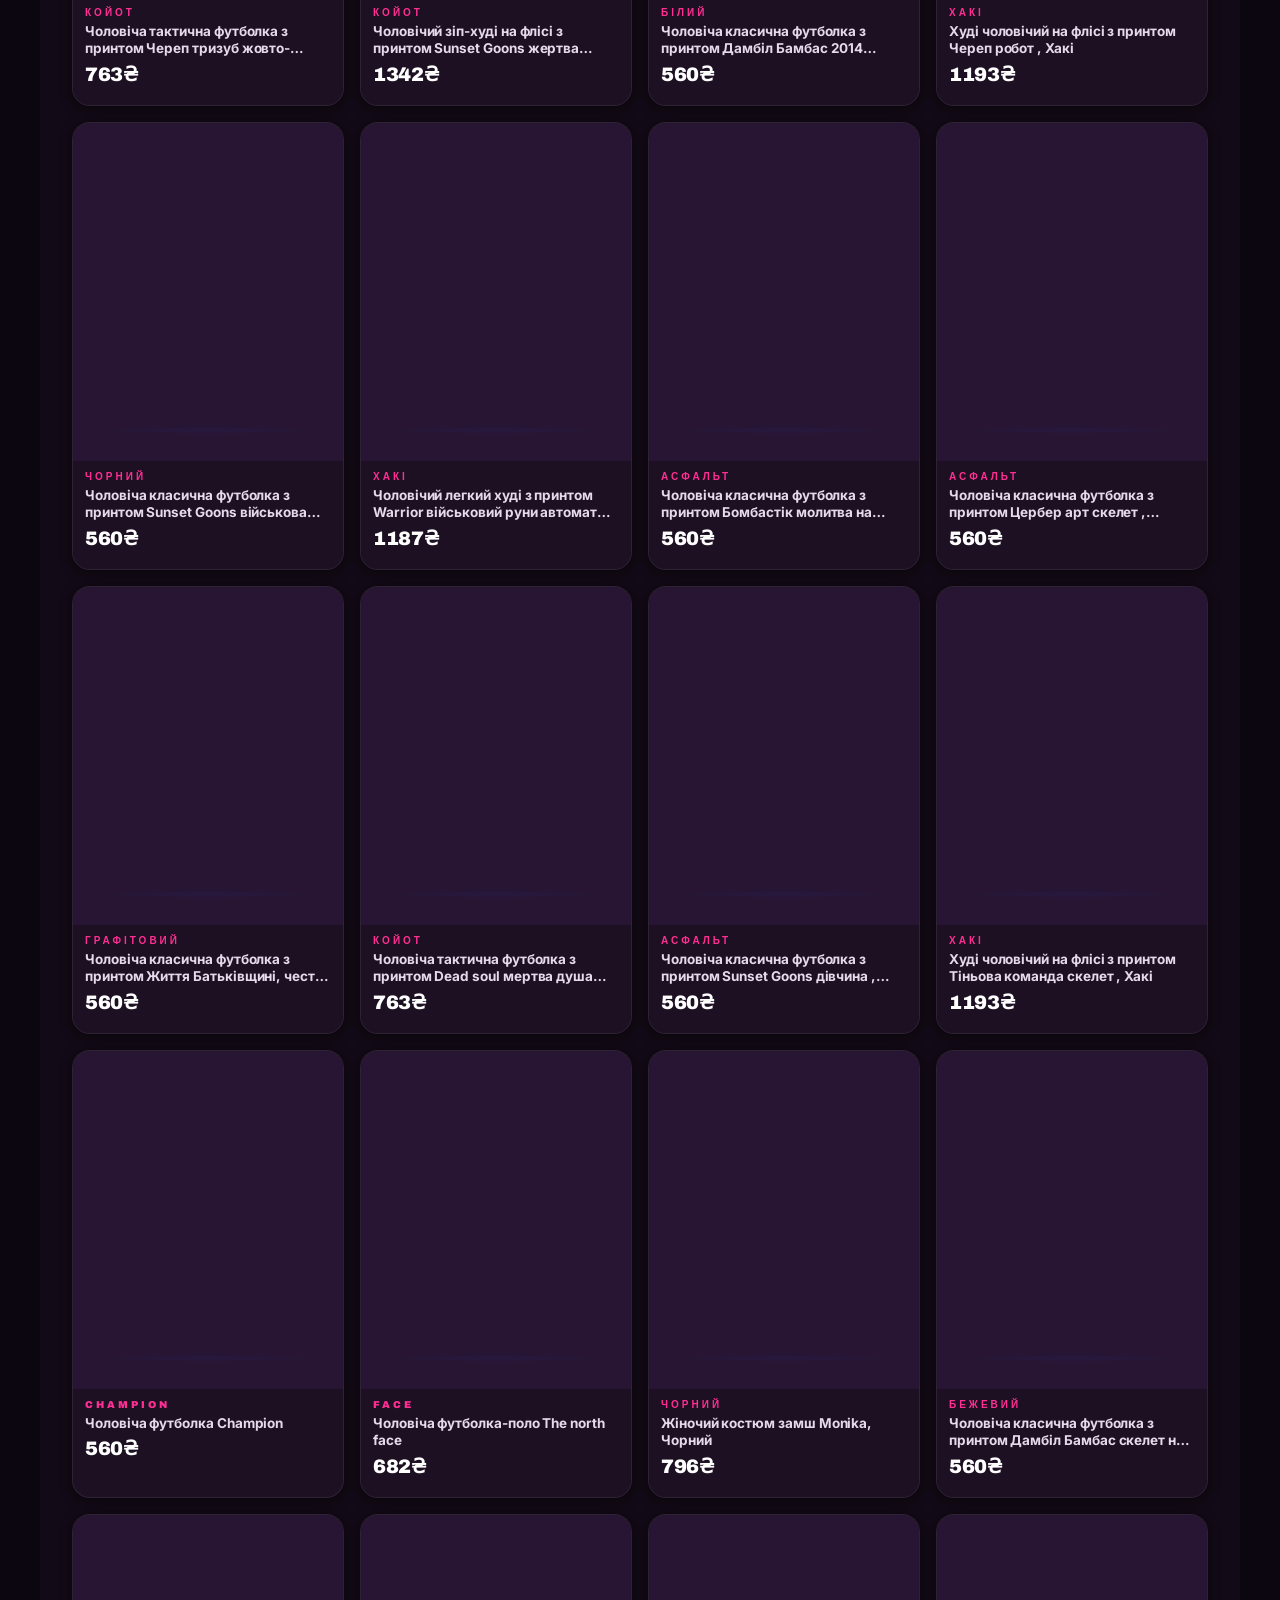
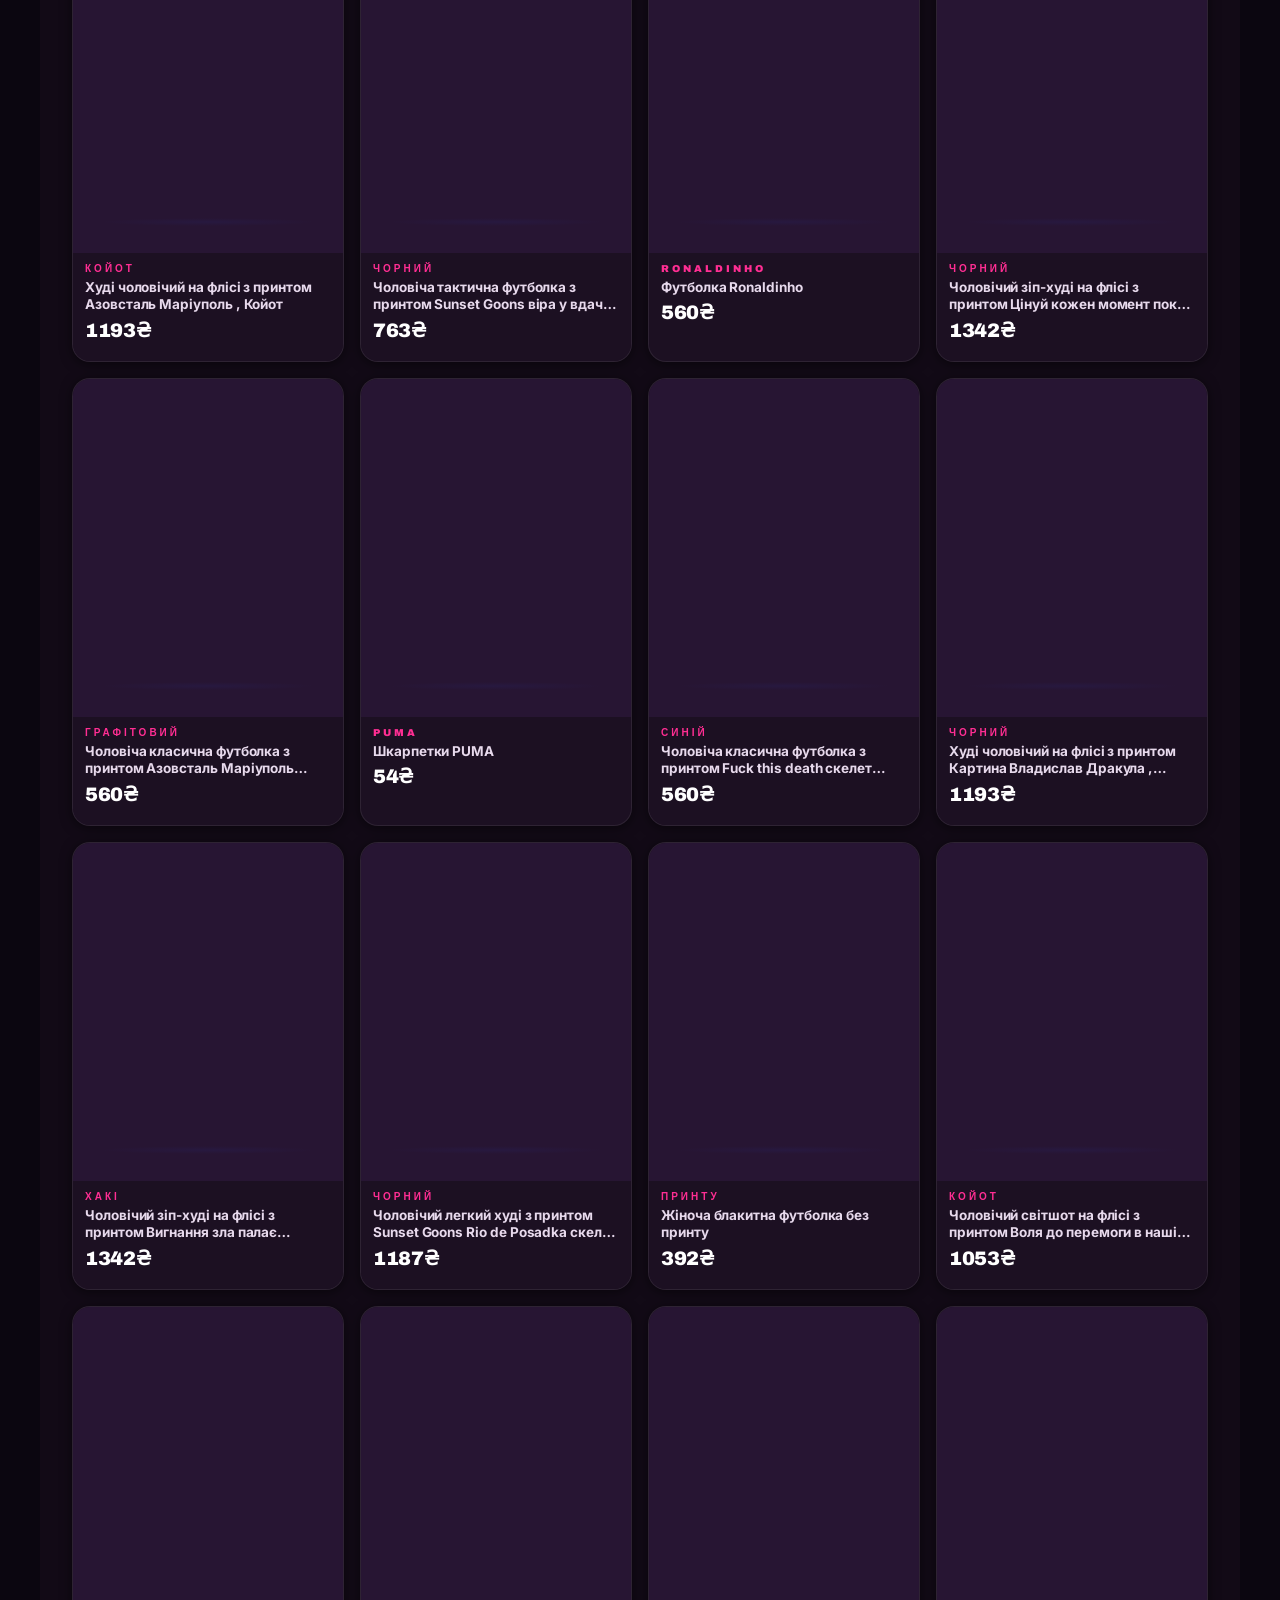
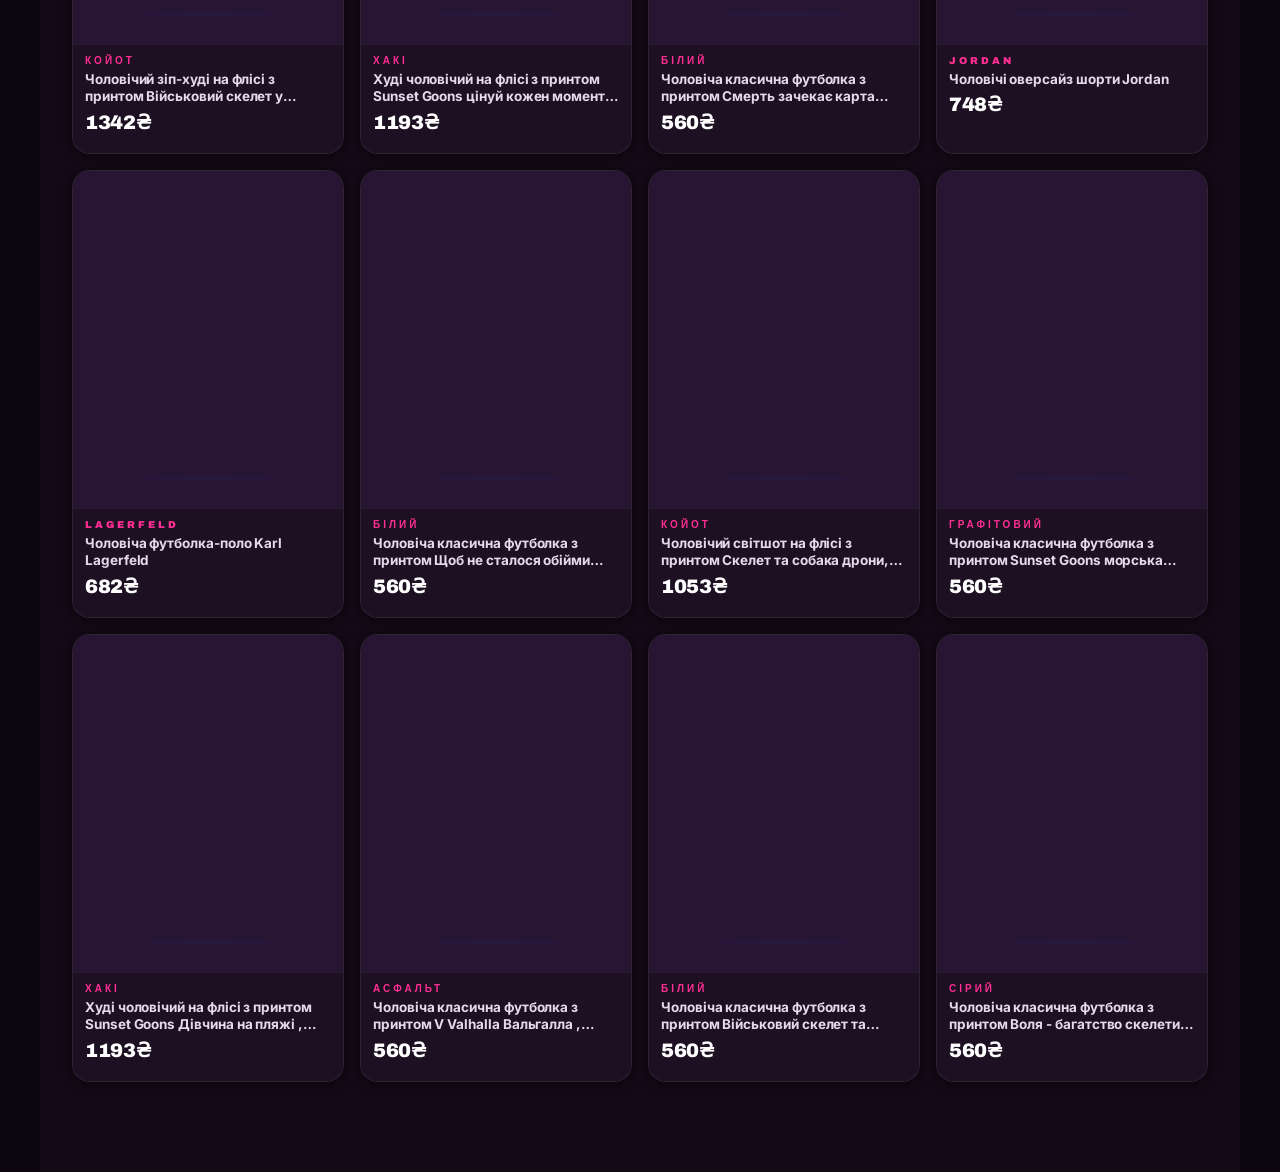
==== commit cddfec6c: "fix: dark theme sheets, price filter, PWA banner, categories v41 - Sheets (cart, fav, size, checkout" ====
--- a/index.html
+++ b/index.html
@@ -11,7 +11,7 @@
 <!-- ── Primary Meta ── -->
 <meta name="description" content="Модний жіночий і чоловічий одяг та білизна без передоплати. Оплата після примірки на Новій Пошті. Доставка по всій Україні.">
 <meta name="keywords"    content="одяг, бренди, вулиця, Manto, Trapstar, Nike, без передоплати, Нова Пошта">
-<meta name="theme-color" content="#ffffff">
+<meta name="theme-color" content="#0B0610">
 <meta name="robots"      content="index, follow">
 
 <!-- ── Open Graph ── -->
@@ -66,18 +66,18 @@
 
 <!-- ── CSS MODULES ── -->
 <!-- base.css is render-critical — stays synchronous -->
-<link rel="stylesheet" href="css/base.css?v=40">
-<link rel="stylesheet" href="css/layout.css?v=40">
-<link rel="stylesheet" href="css/cards.css?v=40">
-<link rel="stylesheet" href="css/animations.css?v=40">
-<link rel="stylesheet" href="css/mobile.css?v=40">
+<link rel="stylesheet" href="css/base.css?v=41">
+<link rel="stylesheet" href="css/layout.css?v=41">
+<link rel="stylesheet" href="css/cards.css?v=41">
+<link rel="stylesheet" href="css/animations.css?v=41">
+<link rel="stylesheet" href="css/mobile.css?v=41">
 <link rel="preconnect" href="https://fonts.googleapis.com">
 <link rel="preconnect" href="https://fonts.gstatic.com" crossorigin>
 <link rel="preload" as="style" href="https://fonts.googleapis.com/css2?family=Archivo:wght@400;500;600;700;800&family=Inter:wght@400;500;600;700;800&display=swap">
 <link rel="stylesheet" href="https://fonts.googleapis.com/css2?family=Archivo:wght@400;500;600;700;800&family=Inter:wght@400;500;600;700;800&display=swap" media="print" onload="this.media='all'">
 <noscript><link rel="stylesheet" href="https://fonts.googleapis.com/css2?family=Archivo:wght@600;700;800&family=Inter:wght@400;600;700&display=swap"></noscript>
-<link rel="stylesheet" href="shared/css/premium.css?v=40">
-<link rel="stylesheet" href="css/niche.css?v=40">
+<link rel="stylesheet" href="shared/css/premium.css?v=41">
+<link rel="stylesheet" href="css/niche.css?v=41">
 </head>
 <body>
 
@@ -915,19 +915,20 @@
 <!-- ════════════════════════════════════════════════
      PWA BANNERS
      ════════════════════════════════════════════════ -->
+<!-- PWA Android / Chrome -->
 <div id="pwa-android" role="complementary" aria-label="Встановити додаток">
   <button class="pwa-close" onclick="dismissPwa('android')" aria-label="Закрити">✕</button>
   <div class="pwa-ico" aria-hidden="true">👕</div>
   <div class="pwa-text">
     <div class="pwa-title">WOW.WEAR</div>
-    <div class="pwa-sub">Додай на головний екран</div>
+    <div class="pwa-sub">Встанови на головний екран — без AppStore</div>
   </div>
   <button class="pwa-install-btn" id="pwa-install-btn">Встановити</button>
 </div>
 
+<!-- PWA iOS / Safari -->
 <div id="pwa-ios" role="complementary" aria-label="Інструкція iOS">
-  <button style="position:absolute;top:10px;right:14px;background:none;font-size:18px;color:var(--text-muted);padding:0"
-    onclick="dismissPwa('ios')" aria-label="Закрити">✕</button>
+  <button class="pwa-close" onclick="dismissPwa('ios')" aria-label="Закрити">✕</button>
   <div class="pwa-ios-title">👕 Додай WOW.WEAR</div>
   <div class="pwa-ios-steps">
     1. Натисни <strong>⬆️ Поділитись</strong> внизу Safari<br>
@@ -954,20 +955,20 @@
 <!-- ════════════════════════════════════════════════
      JS MODULES  (load order matters)
      ════════════════════════════════════════════════ -->
-<script src="js/config.js?v=40"             defer></script>
-<script src="js/state.js?v=40"              defer></script>
-<script src="js/lang.js?v=40"               defer></script>
-<script src="js/api.js?v=40"                defer></script>
-<script src="js/products.js?v=40"           defer></script>
-<script src="js/ui.js?v=40"                 defer></script>
-<script src="js/match.js?v=40"              defer></script>
-<script src="js/filters.js?v=40"            defer></script>
-<script src="js/cart.js?v=40"               defer></script>
-<script src="js/modal.js?v=40"              defer></script>
-<script src="js/deals.js?v=40"              defer></script>
-<script src="shared/js/referral.js?v=40" defer></script>
-<script src="js/app.js?v=40"                defer></script>
-<script src="shared/js/motion.js?v=40" defer></script>
+<script src="js/config.js?v=41"             defer></script>
+<script src="js/state.js?v=41"              defer></script>
+<script src="js/lang.js?v=41"               defer></script>
+<script src="js/api.js?v=41"                defer></script>
+<script src="js/products.js?v=41"           defer></script>
+<script src="js/ui.js?v=41"                 defer></script>
+<script src="js/match.js?v=41"              defer></script>
+<script src="js/filters.js?v=41"            defer></script>
+<script src="js/cart.js?v=41"               defer></script>
+<script src="js/modal.js?v=41"              defer></script>
+<script src="js/deals.js?v=41"              defer></script>
+<script src="shared/js/referral.js?v=41" defer></script>
+<script src="js/app.js?v=41"                defer></script>
+<script src="shared/js/motion.js?v=41" defer></script>
 <script>
 /* ── THEME TOGGLE ── */
 (function(){
--- a/css/niche.css
+++ b/css/niche.css
@@ -2585,7 +2585,7 @@
 .cat-back-btn svg { flex-shrink: 0; }
 
 /* ── MATCH PAGE IMPROVEMENTS ─────────────────────────────── */
-#page-match {
+#page-match.active {
   display: flex;
   flex-direction: column;
   min-height: calc(100vh - var(--nav-h) - var(--header-h));
@@ -2890,3 +2890,204 @@
 [data-theme="light"] .cat-search { background: #fff !important; color: var(--text) !important; }
 [data-theme="light"] .cat-search-inner { background: #fff !important; border-color: rgba(255,46,147,0.14) !important; }
 
+/* ╔══════════════════════════════════════════════════════════╗
+   ║  WOW.WEAR DARK CORRECTIONS — перекриваємо залишки білого ║
+   ╚══════════════════════════════════════════════════════════╝ */
+
+/* ── SHEETS: кошик, лайки, розмір, оформлення ─────────────── */
+.sheet {
+  background: var(--surface) !important;
+  border-top: 1px solid var(--line) !important;
+  box-shadow: 0 -12px 60px rgba(0,0,0,0.70) !important;
+  border-radius: 24px 24px 0 0 !important;
+}
+.sh-handle { background: rgba(255,255,255,0.12) !important; }
+.sh-title { color: var(--text) !important; }
+.sh-empty { color: var(--text-muted) !important; }
+.sh-empty p { color: var(--text-muted) !important; }
+
+/* ── FORM INPUTS: форма замовлення ──────────────────────────── */
+.form-inp, .checkout-input {
+  background: var(--bg3) !important;
+  border: 1.5px solid var(--line) !important;
+  color: var(--text) !important;
+  font-family: 'Inter', sans-serif !important;
+}
+.form-inp::placeholder, .checkout-input::placeholder { color: var(--text-muted) !important; }
+.form-inp:focus, .checkout-input:focus {
+  border-color: rgba(255,46,147,0.50) !important;
+  box-shadow: 0 0 0 3px rgba(255,46,147,0.12) !important;
+}
+.form-lbl { color: var(--text-soft) !important; }
+.form-err-msg { color: rgba(255,80,100,0.90) !important; }
+.deliv-tab { background: var(--bg3) !important; border-color: var(--line) !important; color: var(--text-muted) !important; }
+.deliv-tab.on { background: var(--wow-grad) !important; border-color: transparent !important; color: #fff !important; }
+.cod-banner { background: rgba(41,231,203,0.08) !important; border-color: rgba(41,231,203,0.20) !important; }
+.cod-title { color: var(--pop-cyan) !important; }
+.cod-sub { color: var(--text-muted) !important; }
+
+/* ── CART SUMMARY ────────────────────────────────────────────── */
+.cart-summary { border-color: var(--line) !important; }
+.cart-sum-row { color: var(--text-soft) !important; border-color: var(--line) !important; }
+.cart-sum-total { color: var(--text) !important; border-color: rgba(255,46,147,0.25) !important; }
+#cart-list .sh-empty-ico { font-size: 48px; }
+
+/* ── FAVORITES / ЛАЙКИ ──────────────────────────────────────── */
+#sheet-fav .sh-title { color: var(--wow-magenta) !important; }
+.fav-item, .cart-item { background: var(--surface-2) !important; border-color: var(--line) !important; }
+.fav-item-name, .cart-item-name { color: var(--text) !important; }
+.fav-item-price, .cart-item-price { color: var(--wow-magenta) !important; }
+.fav-item-brand, .cart-item-brand { color: var(--text-muted) !important; }
+.fav-remove, .cart-remove { color: var(--text-muted) !important; background: var(--bg3) !important; }
+
+/* ── SIZE PICKER SHEET ──────────────────────────────────────── */
+.sp-product { color: var(--text) !important; }
+.sp-sublabel { color: var(--text-muted) !important; }
+.sp-size-btn, .sp-grid button {
+  background: var(--surface-2) !important;
+  border-color: var(--line) !important;
+  color: var(--text-soft) !important;
+}
+.sp-size-btn.active, .sp-size-btn.sel, .sp-grid button.active {
+  background: var(--wow-grad) !important;
+  border-color: transparent !important;
+  color: #fff !important;
+  box-shadow: 0 4px 14px rgba(255,46,147,0.35) !important;
+}
+.sp-urgency { color: var(--pop-lime) !important; }
+.sp-photo-btn {
+  background: var(--surface-2) !important;
+  border: 1.5px solid var(--line) !important;
+  color: var(--text-soft) !important;
+}
+
+/* ── MATCH NUDGE ────────────────────────────────────────────── */
+#match-nudge, #partner-nudge {
+  background: var(--surface) !important;
+  border: 1px solid var(--line) !important;
+  box-shadow: 0 8px 40px rgba(0,0,0,0.60) !important;
+}
+.mn-title { color: var(--text) !important; }
+.mn-sub { color: var(--text-muted) !important; }
+.mn-btn { background: var(--wow-grad) !important; color: #fff !important; }
+.mn-close { background: var(--surface-2) !important; color: var(--text-muted) !important; }
+
+/* ── DESKTOP: тіло та хедер в тілі ─────────────────────────── */
+@media (min-width: 900px) {
+  body { background: var(--ink) !important; }
+  #header {
+    background: rgba(11,6,16,0.97) !important;
+    backdrop-filter: blur(24px) saturate(160%) !important;
+    -webkit-backdrop-filter: blur(24px) saturate(160%) !important;
+    box-shadow: 0 1px 0 rgba(255,46,147,0.08) !important;
+  }
+  .header-logo { color: var(--text) !important; }
+  .dsk-nav-btn { color: var(--text-muted) !important; }
+  .dsk-nav-btn:hover { background: rgba(255,46,147,0.07) !important; color: var(--text) !important; opacity: 1 !important; }
+  .dsk-nav-btn.active {
+    color: var(--wow-magenta) !important;
+    background: rgba(255,46,147,0.10) !important;
+  }
+}
+
+/* ── PRICE FILTER: fill → magenta ───────────────────────────── */
+.price-track-fill { background: var(--wow-grad) !important; }
+.price-track-bg   { background: rgba(255,255,255,0.08) !important; }
+#price-filter-wrap input[type=range]::-webkit-slider-thumb {
+  background: var(--wow-magenta) !important;
+  border: 3px solid var(--bg) !important;
+  box-shadow: 0 0 10px rgba(255,46,147,0.55) !important;
+  width: 22px !important; height: 22px !important;
+}
+#price-filter-wrap input[type=range]::-moz-range-thumb {
+  background: var(--wow-magenta) !important;
+  border: 3px solid var(--bg) !important;
+  box-shadow: 0 0 10px rgba(255,46,147,0.55) !important;
+}
+.price-slider-lbl  { color: var(--text-muted) !important; }
+.price-slider-vals { color: var(--wow-magenta) !important; font-weight: 800 !important; }
+
+/* ── PWA INSTALL BANNER ─────────────────────────────────────── */
+#pwa-android {
+  position: fixed; bottom: calc(var(--nav-h) + 12px + var(--safe-bottom, 0px));
+  left: max(12px, calc(50% - var(--half-inset)));
+  right: max(12px, calc(50% - var(--half-inset)));
+  z-index: 290;
+  background: linear-gradient(135deg, #1C1022 0%, #271533 100%) !important;
+  border: 1px solid rgba(255,46,147,0.25) !important;
+  border-radius: 18px !important;
+  box-shadow: 0 12px 48px rgba(0,0,0,0.70), 0 0 0 1px rgba(255,46,147,0.10) !important;
+  padding: 14px 16px !important;
+  display: flex !important; align-items: center !important; gap: 12px !important;
+  transform: translateY(120%);
+  transition: transform .38s cubic-bezier(.16,1,.3,1) !important;
+}
+#pwa-android.on { transform: translateY(0) !important; }
+.pwa-ico { font-size: 32px !important; flex-shrink: 0 !important; line-height: 1 !important; }
+.pwa-text { flex: 1 !important; min-width: 0 !important; }
+.pwa-title { font-size: 14px !important; font-weight: 900 !important; color: var(--text) !important; font-family: 'Archivo',sans-serif !important; letter-spacing: .04em !important; }
+.pwa-sub   { font-size: 11px !important; color: var(--text-muted) !important; margin-top: 2px !important; }
+.pwa-install-btn {
+  flex-shrink: 0 !important;
+  background: var(--wow-grad) !important;
+  color: #fff !important; border: none !important;
+  padding: 9px 16px !important; border-radius: 10px !important;
+  font-size: 13px !important; font-weight: 800 !important;
+  box-shadow: 0 4px 14px rgba(255,46,147,0.40) !important;
+  white-space: nowrap !important;
+}
+.pwa-close {
+  position: absolute !important; top: 10px !important; right: 12px !important;
+  background: rgba(255,255,255,0.07) !important;
+  border: none !important; border-radius: 50% !important;
+  width: 26px !important; height: 26px !important;
+  color: var(--text-muted) !important; font-size: 13px !important;
+  display: flex !important; align-items: center !important; justify-content: center !important;
+  cursor: pointer !important;
+}
+
+/* iOS PWA sheet */
+#pwa-ios {
+  position: fixed !important;
+  bottom: 0 !important;
+  left: 0 !important; right: 0 !important;
+  z-index: 290;
+  background: linear-gradient(160deg, #1C1022 0%, #271533 100%) !important;
+  border-top: 1px solid rgba(255,46,147,0.20) !important;
+  border-radius: 24px 24px 0 0 !important;
+  box-shadow: 0 -12px 48px rgba(0,0,0,0.70) !important;
+  padding: 20px 20px calc(20px + var(--safe-bottom, 0px)) !important;
+  transform: translateY(100%);
+  transition: transform .38s cubic-bezier(.16,1,.3,1) !important;
+}
+#pwa-ios.on { transform: translateY(0) !important; }
+.pwa-ios-title {
+  font-family: 'Archivo', sans-serif !important;
+  font-size: 17px !important; font-weight: 900 !important;
+  color: var(--text) !important; margin-bottom: 14px !important;
+  letter-spacing: .03em !important;
+}
+.pwa-ios-steps {
+  font-size: 14px !important; line-height: 1.9 !important;
+  color: var(--text-soft) !important; margin-bottom: 18px !important;
+}
+.pwa-ios-steps strong { color: var(--text) !important; font-weight: 700 !important; }
+.pwa-ios-ok {
+  width: 100% !important;
+  background: var(--wow-grad) !important; color: #fff !important; border: none !important;
+  padding: 14px 0 !important; border-radius: 14px !important;
+  font-size: 15px !important; font-weight: 800 !important;
+  box-shadow: var(--shadow-glow) !important;
+  font-family: 'Archivo', sans-serif !important;
+}
+
+/* ── SEARCH SUGGESTIONS ─────────────────────────────────────── */
+.search-sugg { background: var(--surface) !important; border-color: var(--line) !important; }
+.sugg-item { color: var(--text-soft) !important; border-color: var(--line) !important; }
+.sugg-item:hover, .sugg-item:active { background: rgba(255,46,147,0.10) !important; color: var(--wow-magenta) !important; }
+.sugg-brand { color: var(--wow-magenta) !important; }
+
+/* ── REF / SHARE SHEET ──────────────────────────────────────── */
+.ref-url-box { background: var(--bg3) !important; border-color: var(--line) !important; color: var(--text) !important; }
+.ref-copy-btn { background: var(--wow-grad) !important; color: #fff !important; border: none !important; }
+
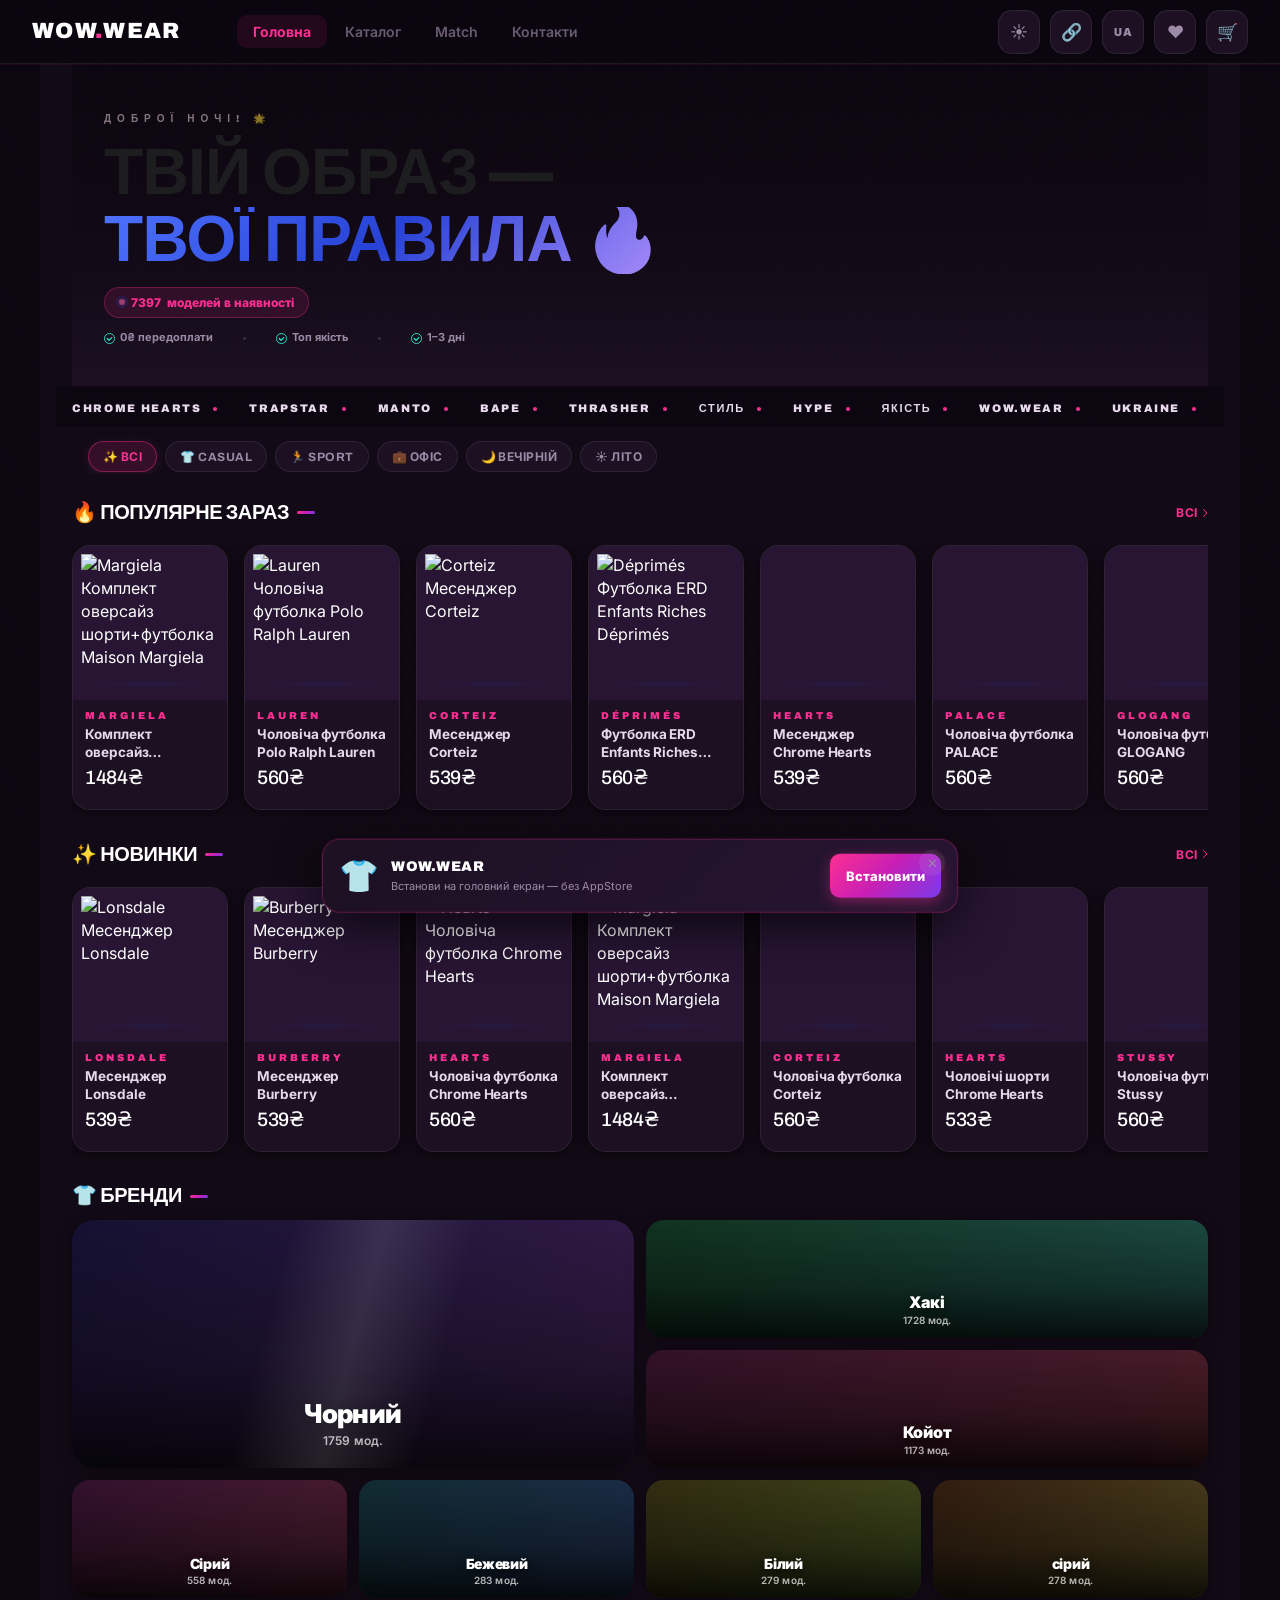
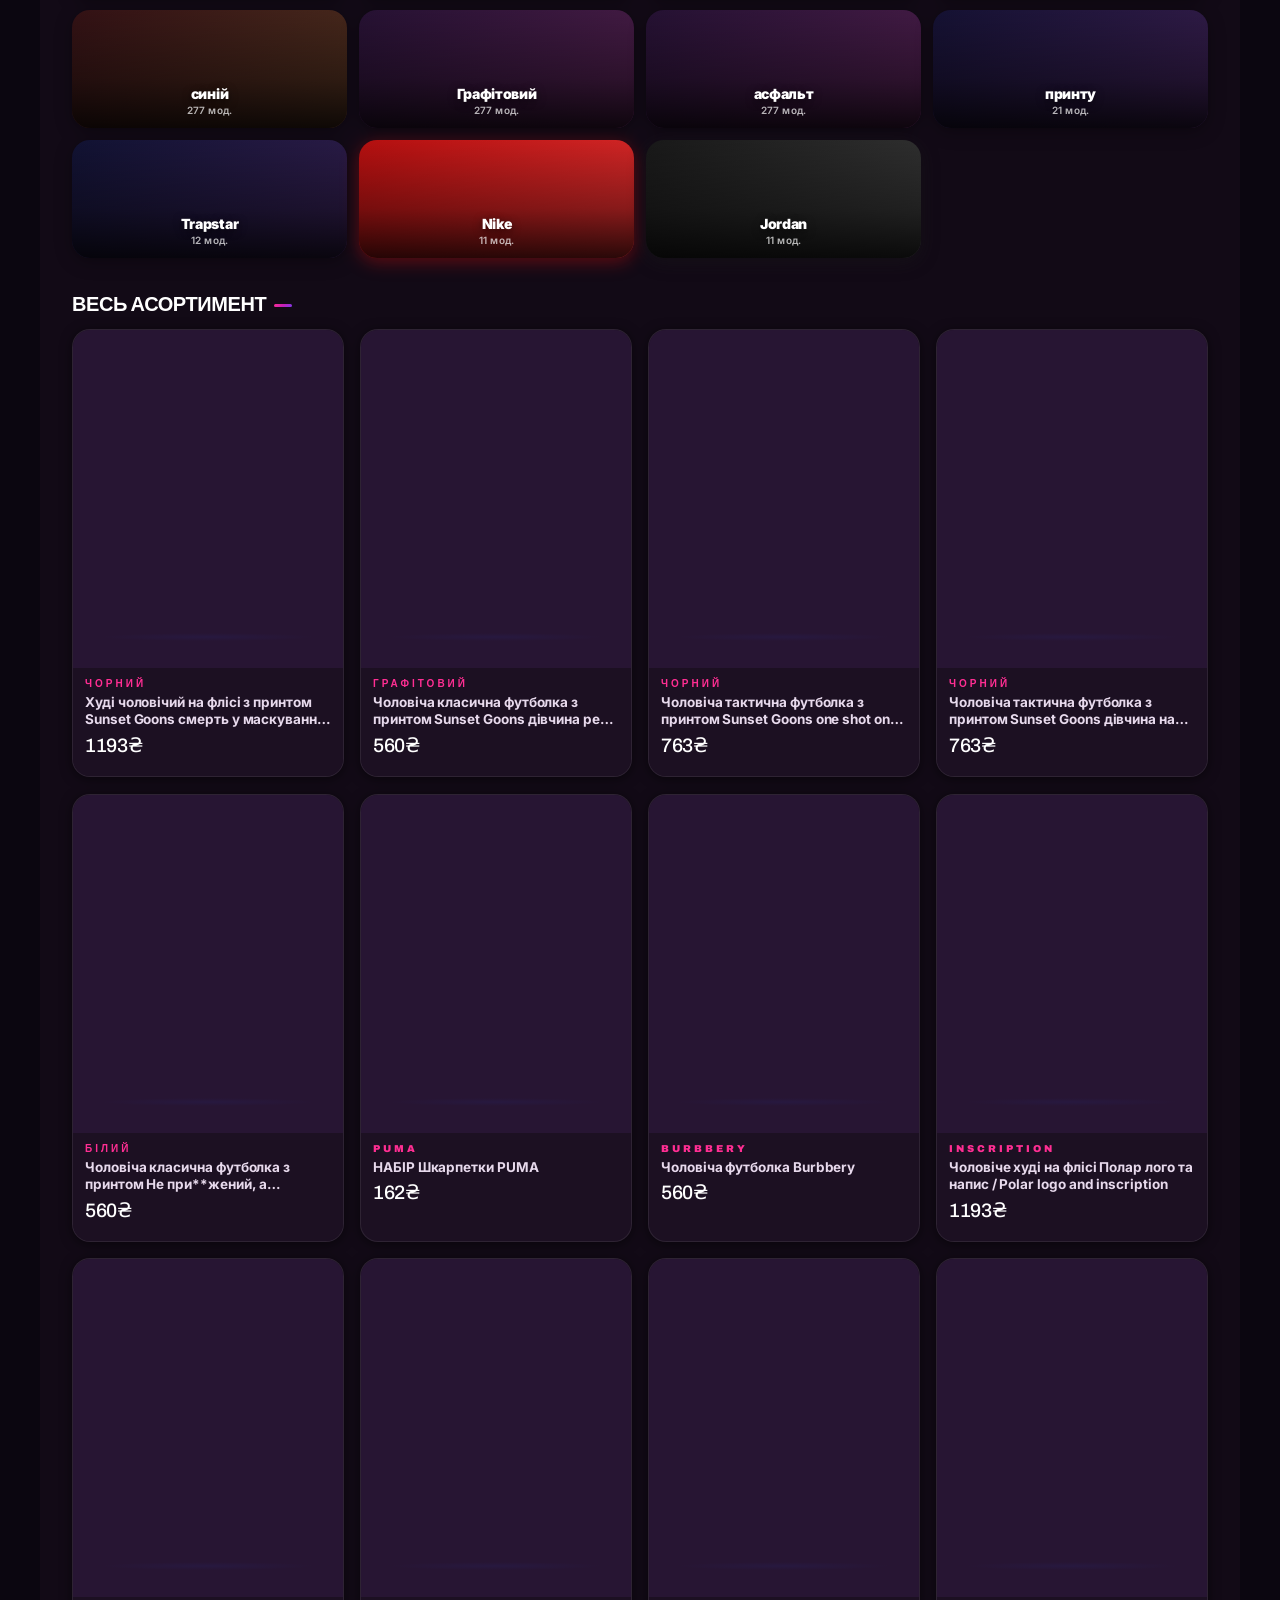
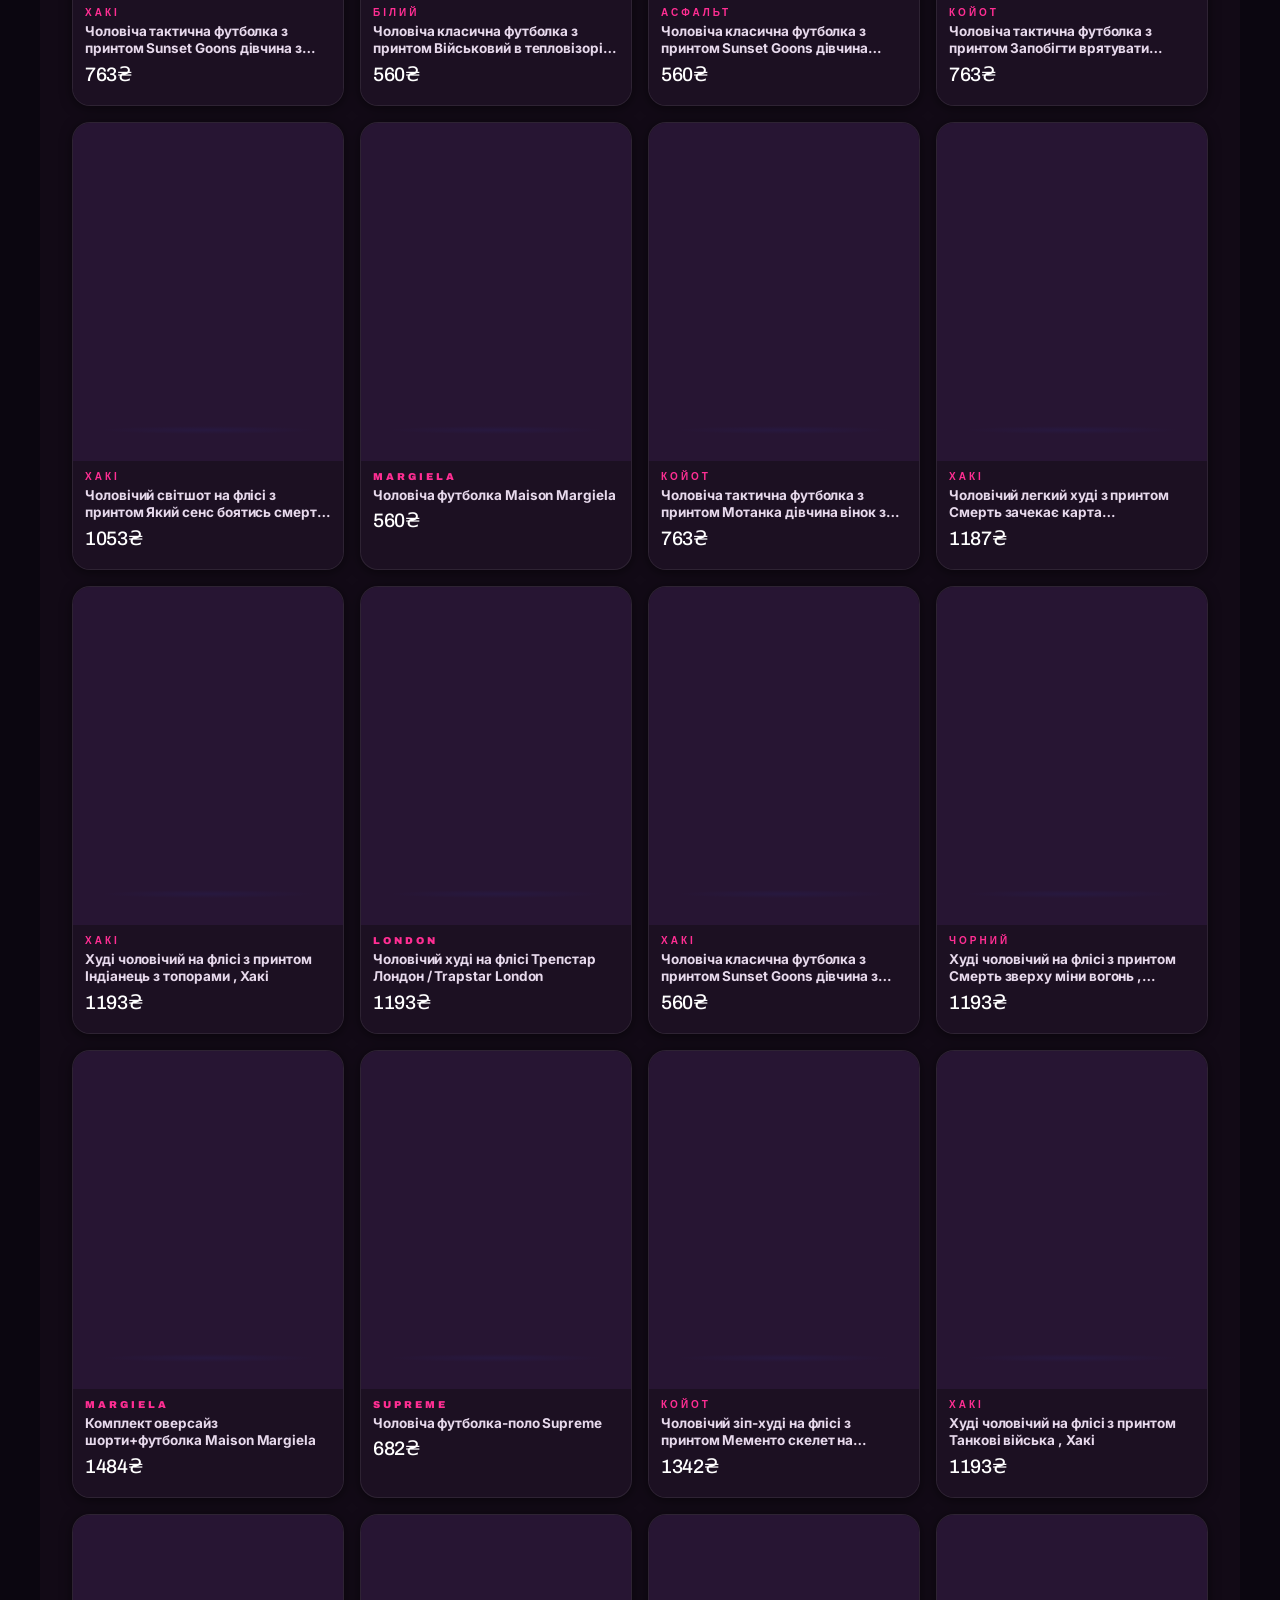
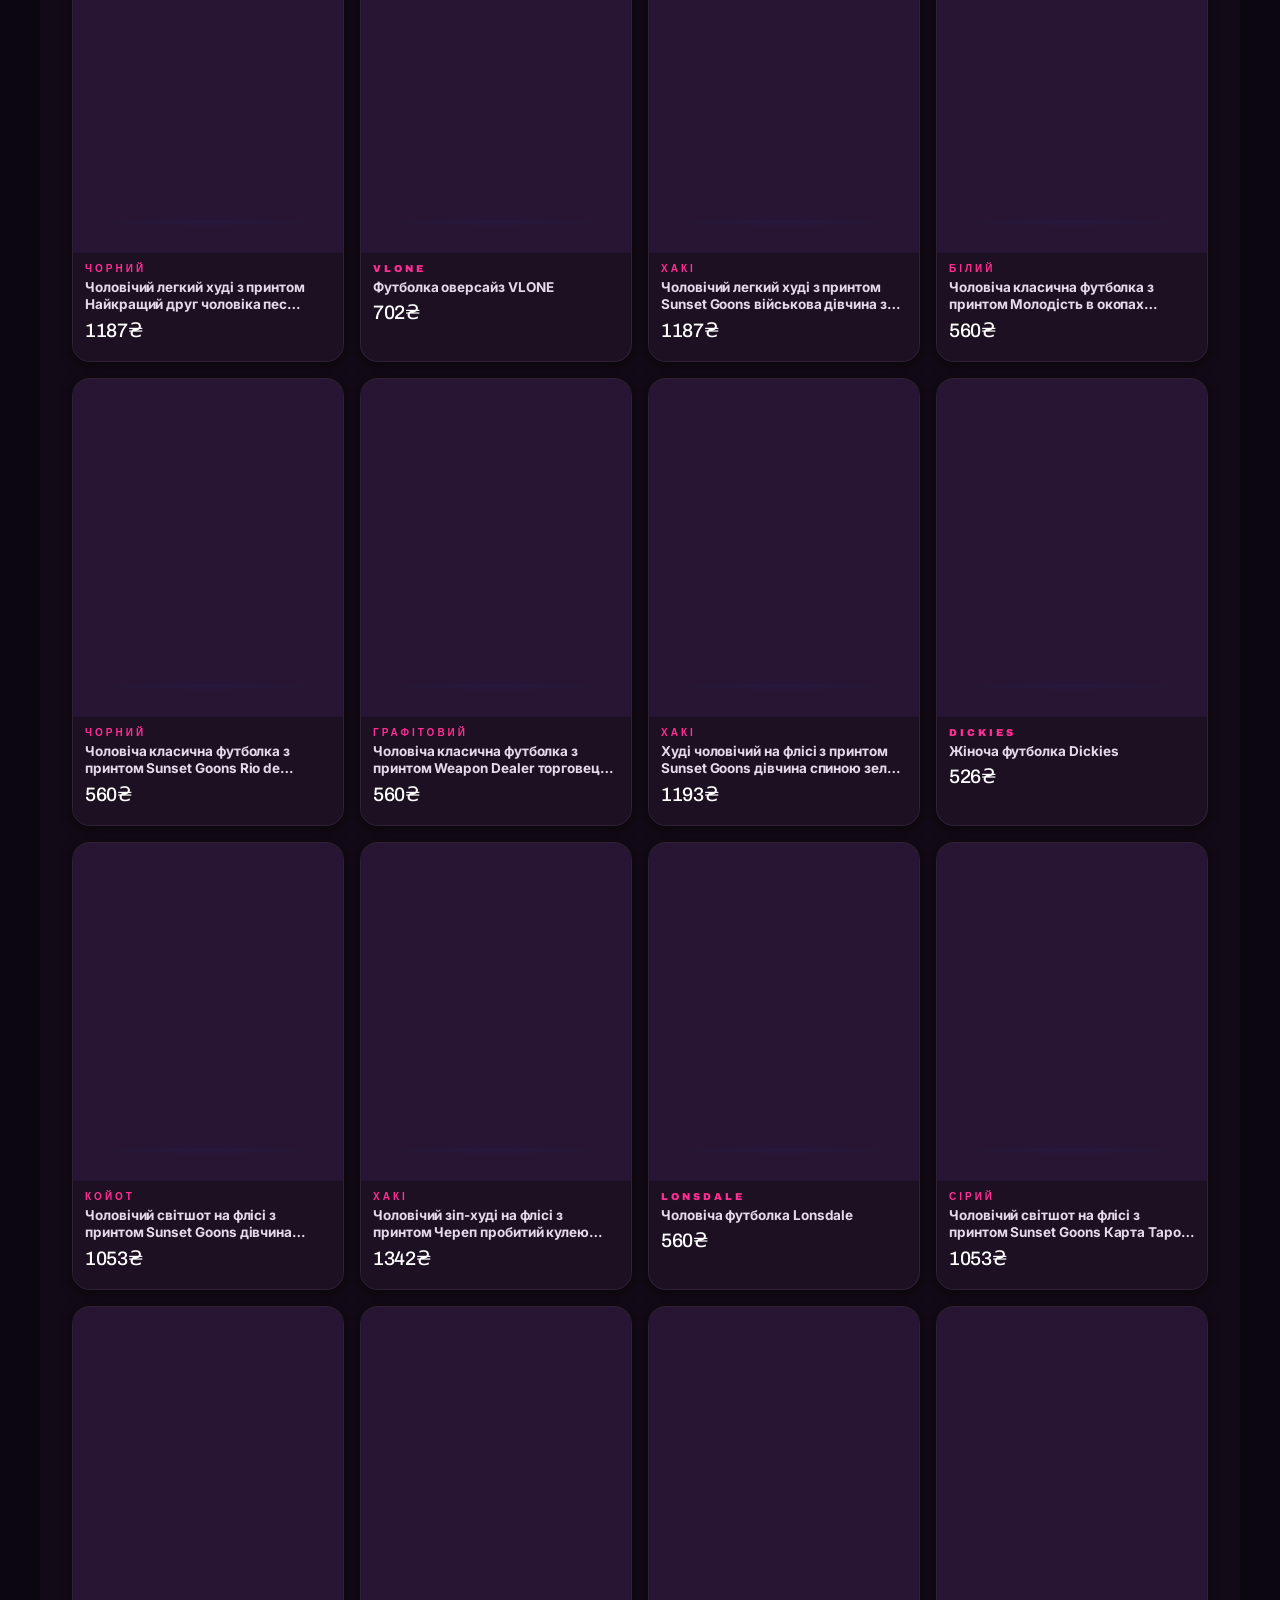
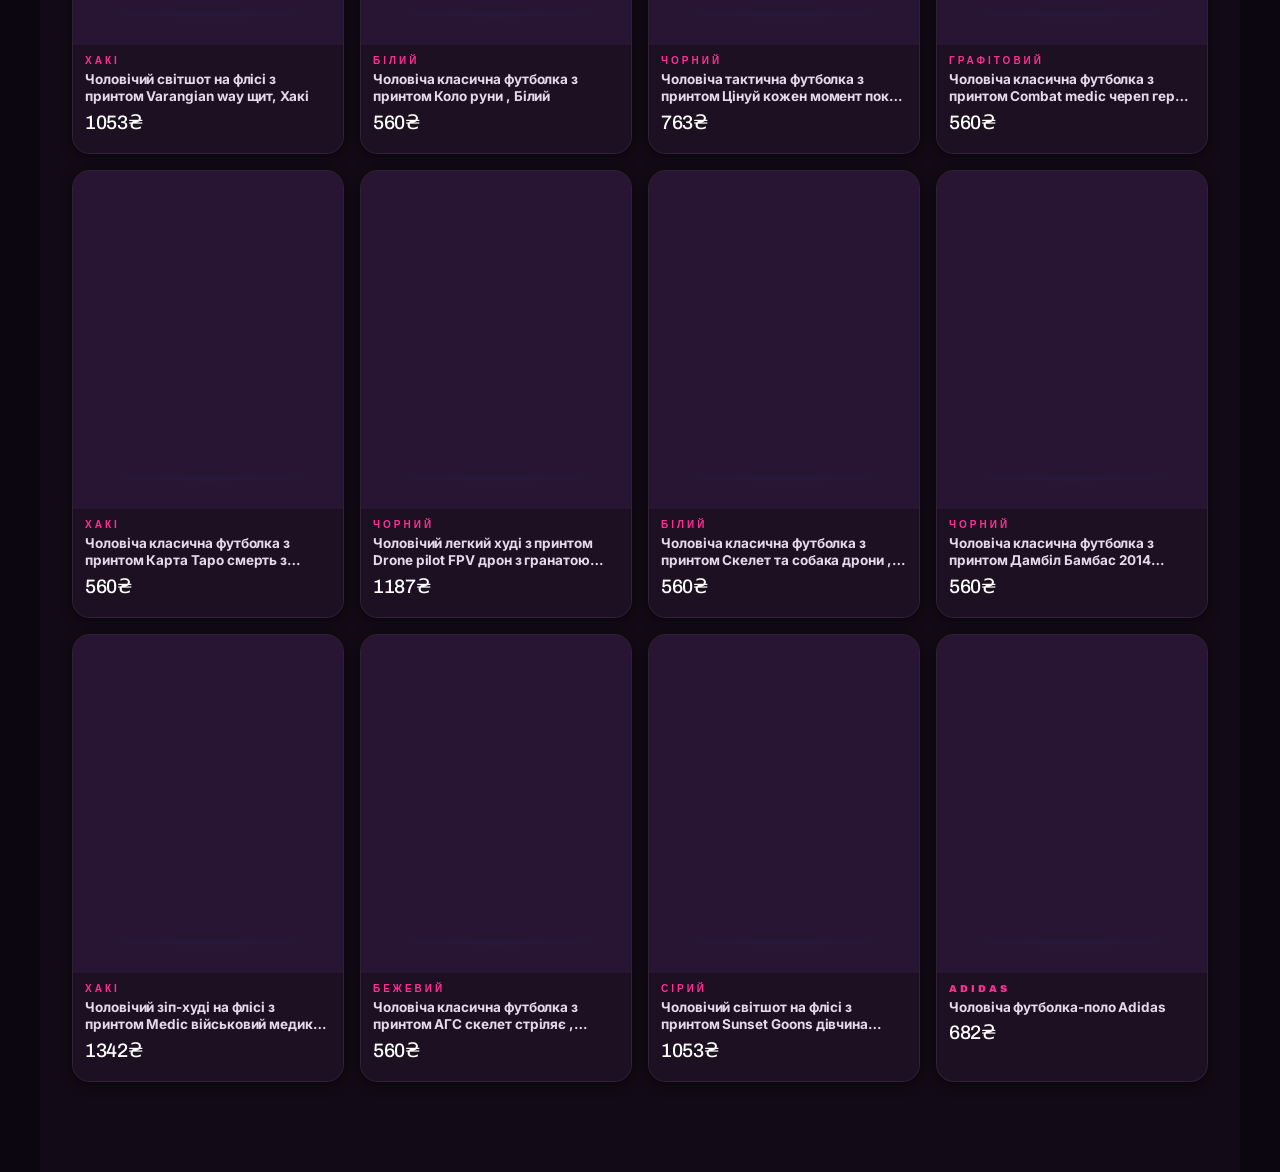
==== commit 949d6115: "fix: price font-weight 900→500, cache v42" ====
--- a/index.html
+++ b/index.html
@@ -66,18 +66,18 @@
 
 <!-- ── CSS MODULES ── -->
 <!-- base.css is render-critical — stays synchronous -->
-<link rel="stylesheet" href="css/base.css?v=41">
-<link rel="stylesheet" href="css/layout.css?v=41">
-<link rel="stylesheet" href="css/cards.css?v=41">
-<link rel="stylesheet" href="css/animations.css?v=41">
-<link rel="stylesheet" href="css/mobile.css?v=41">
+<link rel="stylesheet" href="css/base.css?v=42">
+<link rel="stylesheet" href="css/layout.css?v=42">
+<link rel="stylesheet" href="css/cards.css?v=42">
+<link rel="stylesheet" href="css/animations.css?v=42">
+<link rel="stylesheet" href="css/mobile.css?v=42">
 <link rel="preconnect" href="https://fonts.googleapis.com">
 <link rel="preconnect" href="https://fonts.gstatic.com" crossorigin>
 <link rel="preload" as="style" href="https://fonts.googleapis.com/css2?family=Archivo:wght@400;500;600;700;800&family=Inter:wght@400;500;600;700;800&display=swap">
 <link rel="stylesheet" href="https://fonts.googleapis.com/css2?family=Archivo:wght@400;500;600;700;800&family=Inter:wght@400;500;600;700;800&display=swap" media="print" onload="this.media='all'">
 <noscript><link rel="stylesheet" href="https://fonts.googleapis.com/css2?family=Archivo:wght@600;700;800&family=Inter:wght@400;600;700&display=swap"></noscript>
-<link rel="stylesheet" href="shared/css/premium.css?v=41">
-<link rel="stylesheet" href="css/niche.css?v=41">
+<link rel="stylesheet" href="shared/css/premium.css?v=42">
+<link rel="stylesheet" href="css/niche.css?v=42">
 </head>
 <body>
 
@@ -955,20 +955,20 @@
 <!-- ════════════════════════════════════════════════
      JS MODULES  (load order matters)
      ════════════════════════════════════════════════ -->
-<script src="js/config.js?v=41"             defer></script>
-<script src="js/state.js?v=41"              defer></script>
-<script src="js/lang.js?v=41"               defer></script>
-<script src="js/api.js?v=41"                defer></script>
-<script src="js/products.js?v=41"           defer></script>
-<script src="js/ui.js?v=41"                 defer></script>
-<script src="js/match.js?v=41"              defer></script>
-<script src="js/filters.js?v=41"            defer></script>
-<script src="js/cart.js?v=41"               defer></script>
-<script src="js/modal.js?v=41"              defer></script>
-<script src="js/deals.js?v=41"              defer></script>
-<script src="shared/js/referral.js?v=41" defer></script>
-<script src="js/app.js?v=41"                defer></script>
-<script src="shared/js/motion.js?v=41" defer></script>
+<script src="js/config.js?v=42"             defer></script>
+<script src="js/state.js?v=42"              defer></script>
+<script src="js/lang.js?v=42"               defer></script>
+<script src="js/api.js?v=42"                defer></script>
+<script src="js/products.js?v=42"           defer></script>
+<script src="js/ui.js?v=42"                 defer></script>
+<script src="js/match.js?v=42"              defer></script>
+<script src="js/filters.js?v=42"            defer></script>
+<script src="js/cart.js?v=42"               defer></script>
+<script src="js/modal.js?v=42"              defer></script>
+<script src="js/deals.js?v=42"              defer></script>
+<script src="shared/js/referral.js?v=42" defer></script>
+<script src="js/app.js?v=42"                defer></script>
+<script src="shared/js/motion.js?v=42" defer></script>
 <script>
 /* ── THEME TOGGLE ── */
 (function(){
--- a/css/cards.css
+++ b/css/cards.css
@@ -113,7 +113,7 @@
 }
 .card-price {
   font-family: 'Archivo', sans-serif;
-  font-size: 19.5px; font-weight: 900;
+  font-size: 19.5px; font-weight: 500;
   color: #0d0d0d;
   margin-top: 7px;
   display: flex; align-items: baseline; gap: 6px; flex-wrap: wrap;
@@ -273,7 +273,7 @@
   display: -webkit-box; -webkit-line-clamp: 2; -webkit-box-orient: vertical; overflow: hidden;
 }
 .prod-card-price {
-  font-size: 15px; font-weight: 900; margin-top: 6px;
+  font-size: 15px; font-weight: 500; margin-top: 6px;
   display: flex; align-items: center; gap: 5px; flex-wrap: wrap;
 }
 .prod-card-old  { font-size: 11px; color: var(--text-muted); text-decoration: line-through; font-weight: 400; }
--- a/css/niche.css
+++ b/css/niche.css
@@ -3081,6 +3081,16 @@
   font-family: 'Archivo', sans-serif !important;
 }
 
+/* ── STACKING: nudge вище PWA коли обидва видимі ───────────── */
+#match-nudge, #partner-nudge {
+  z-index: 310 !important;
+}
+/* коли PWA android показано — піднімаємо нюдж вище нього */
+body:has(#pwa-android.on) #match-nudge,
+body:has(#pwa-android.on) #partner-nudge {
+  bottom: calc(var(--nav-h, 64px) + var(--safe-bottom, 0px) + 86px) !important;
+}
+
 /* ── SEARCH SUGGESTIONS ─────────────────────────────────────── */
 .search-sugg { background: var(--surface) !important; border-color: var(--line) !important; }
 .sugg-item { color: var(--text-soft) !important; border-color: var(--line) !important; }
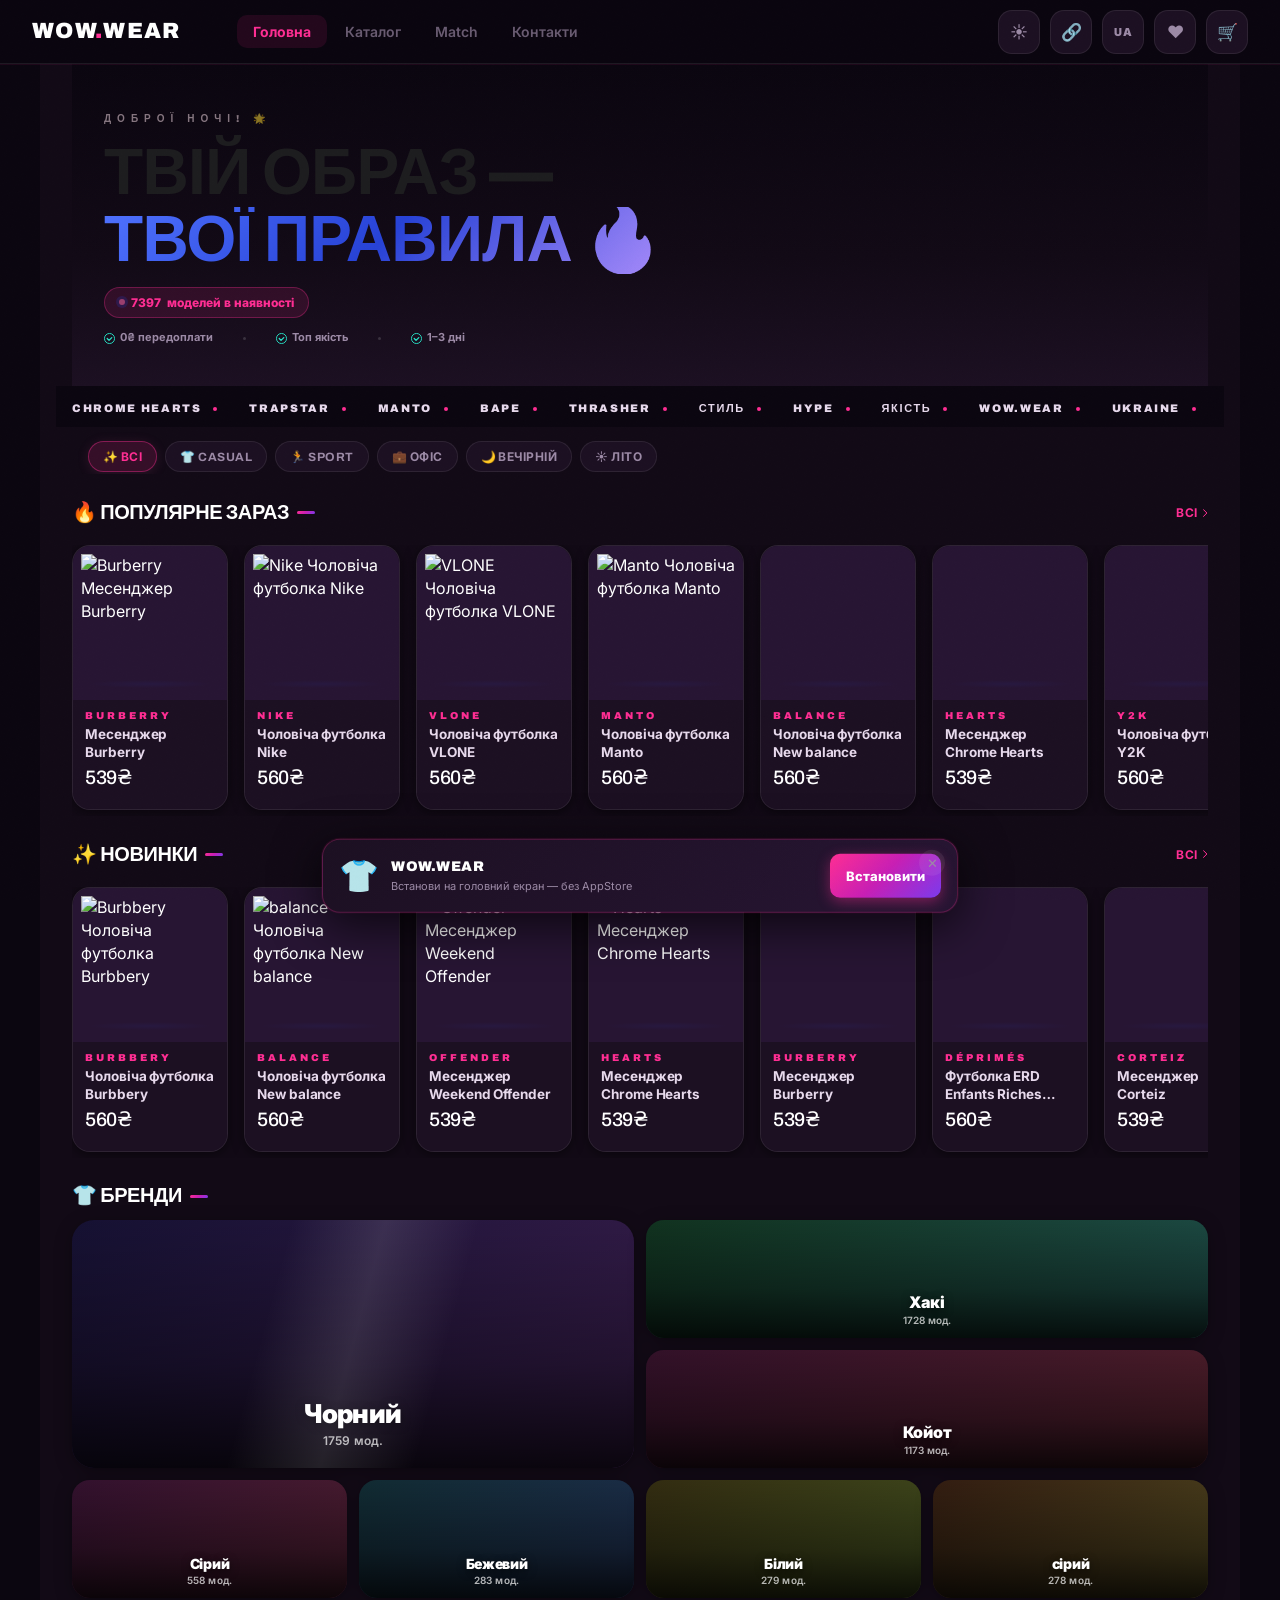
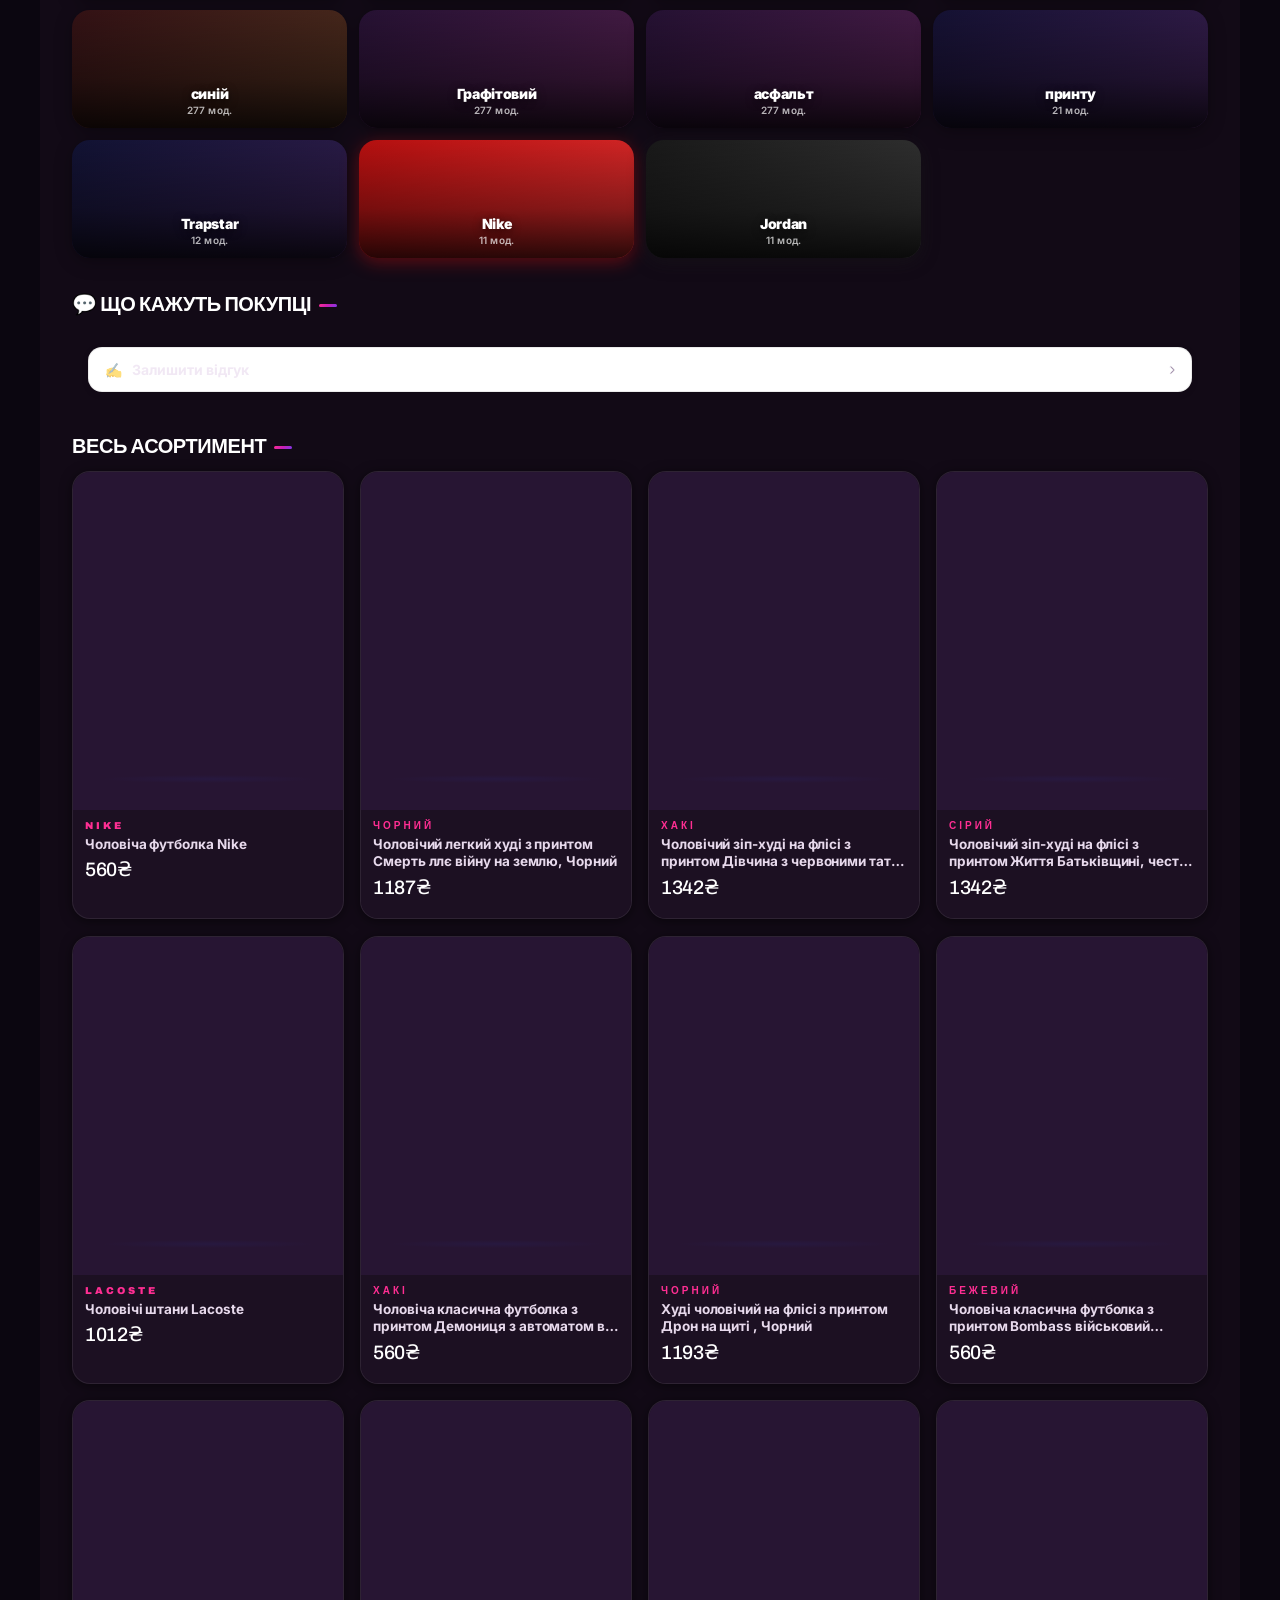
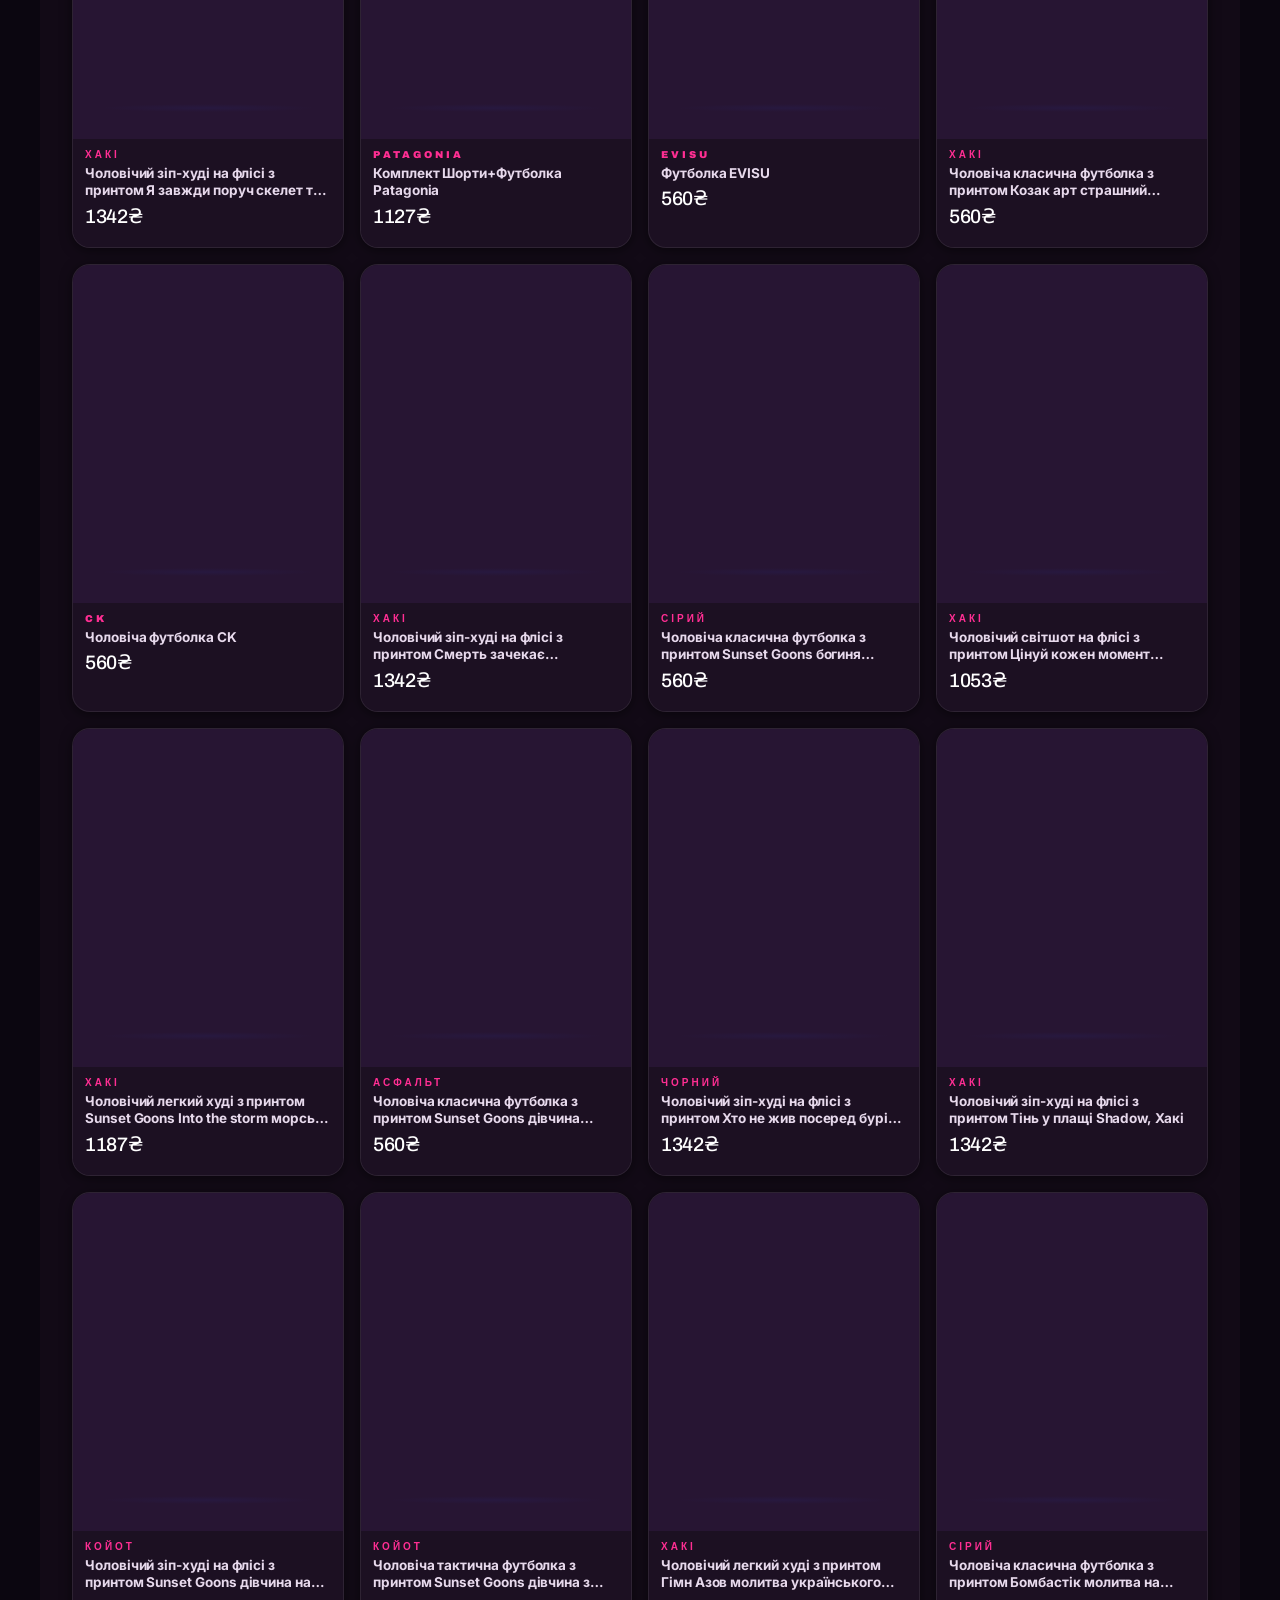
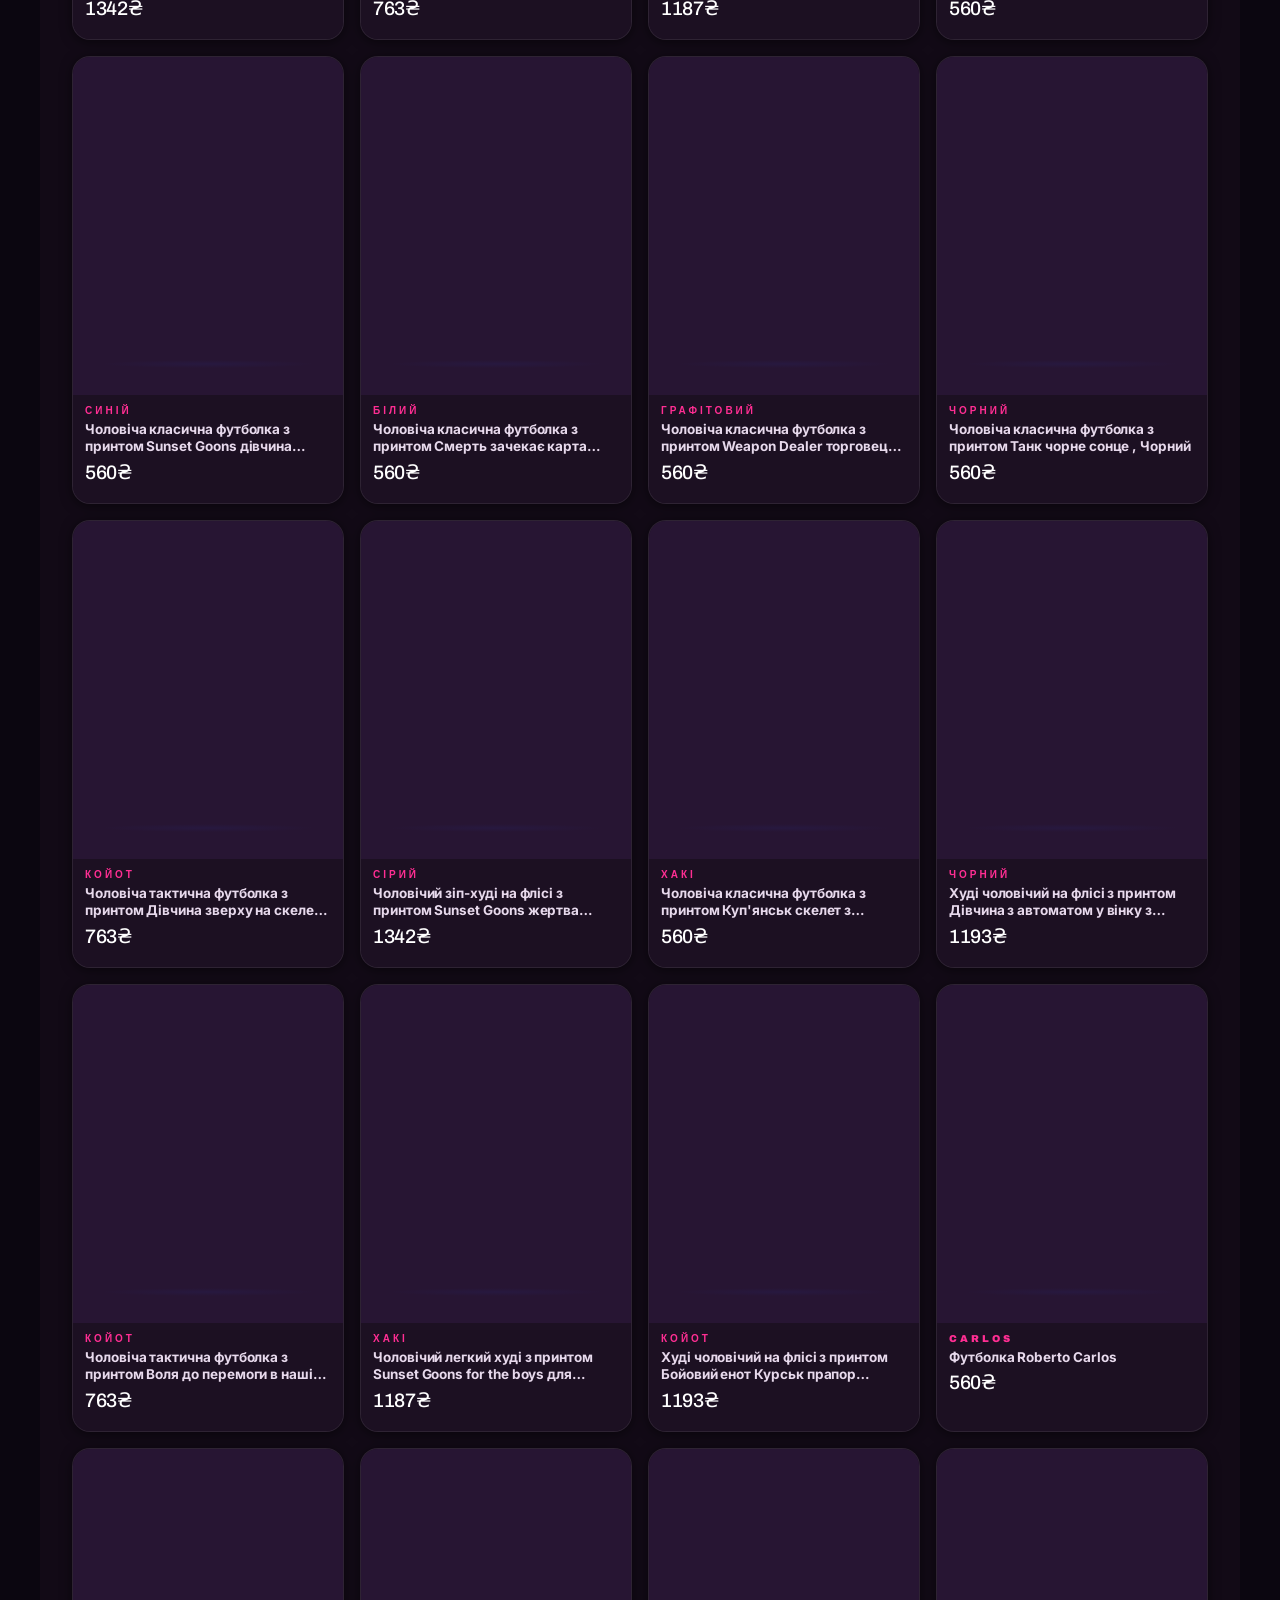
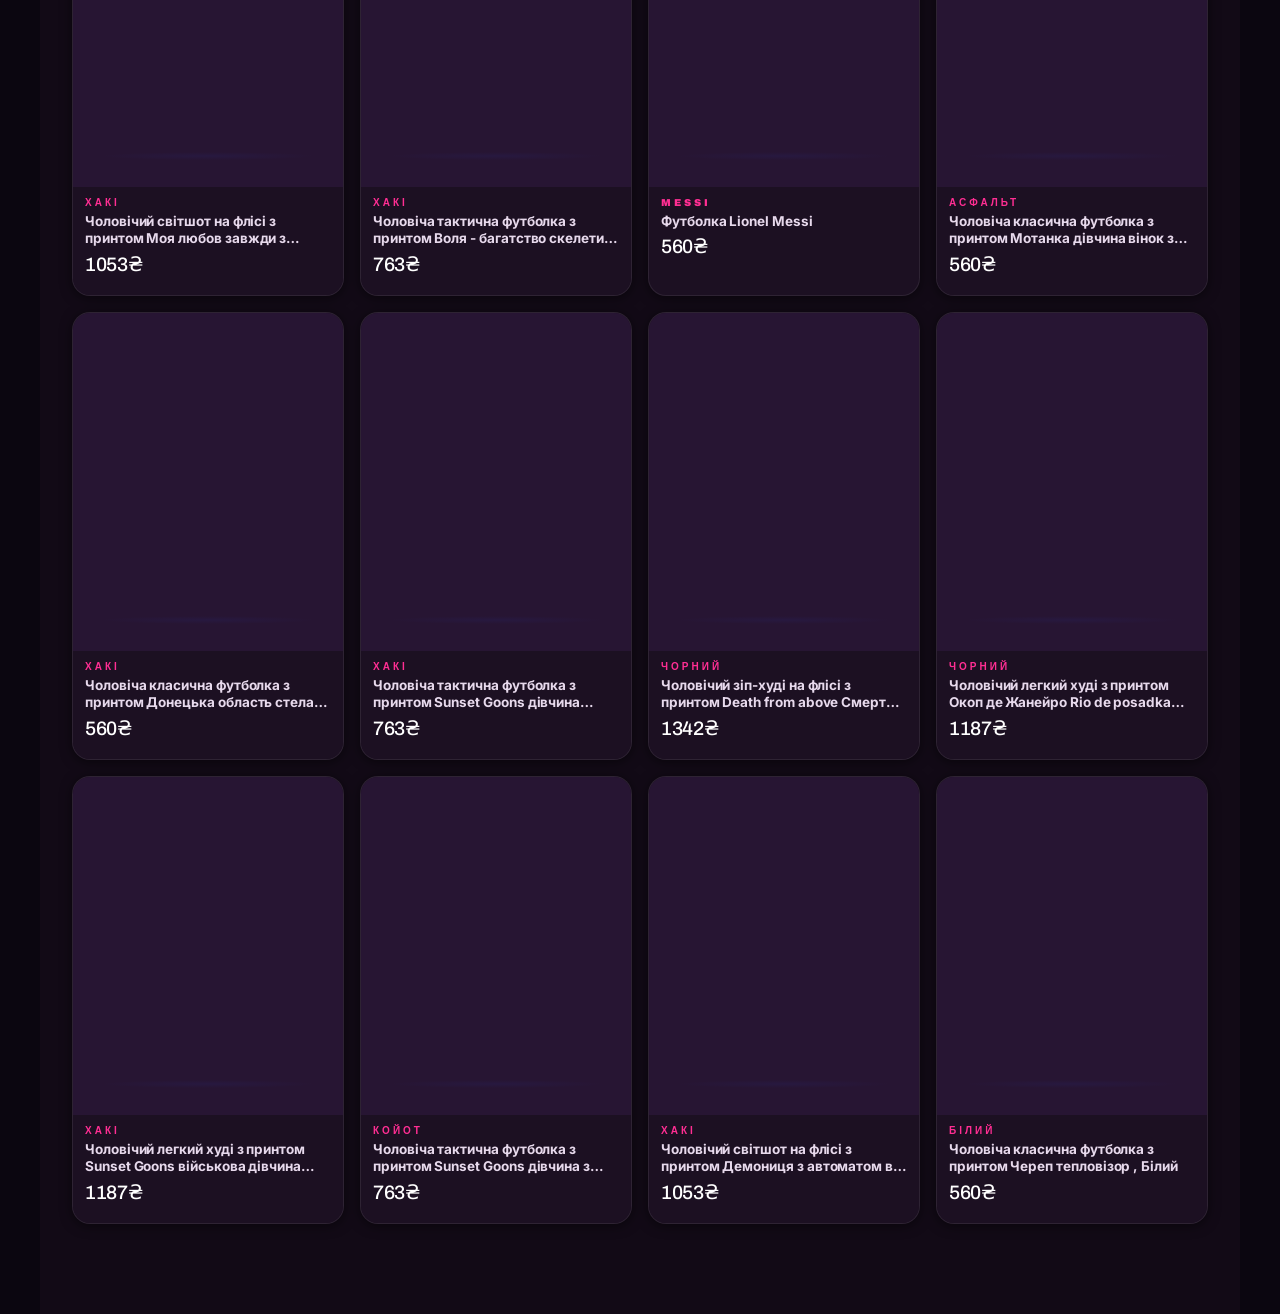
==== commit 1ba5bae5: "fix: null guards, phone re-read after format, reviews visible, PWA GA4+TG tracking, netlify.toml" ====
--- a/index.html
+++ b/index.html
@@ -257,7 +257,7 @@
       <div class="brands-grid" id="home-brands-grid" role="list" aria-label="Бренди"></div>
     </div>
 
-    <div hidden id="reviews-section">
+    <div id="reviews-section">
     <div class="section" style="padding-bottom:0">
       <div class="sec-head"><h2 class="sec-title">💬 Що кажуть покупці</h2></div>
     </div>
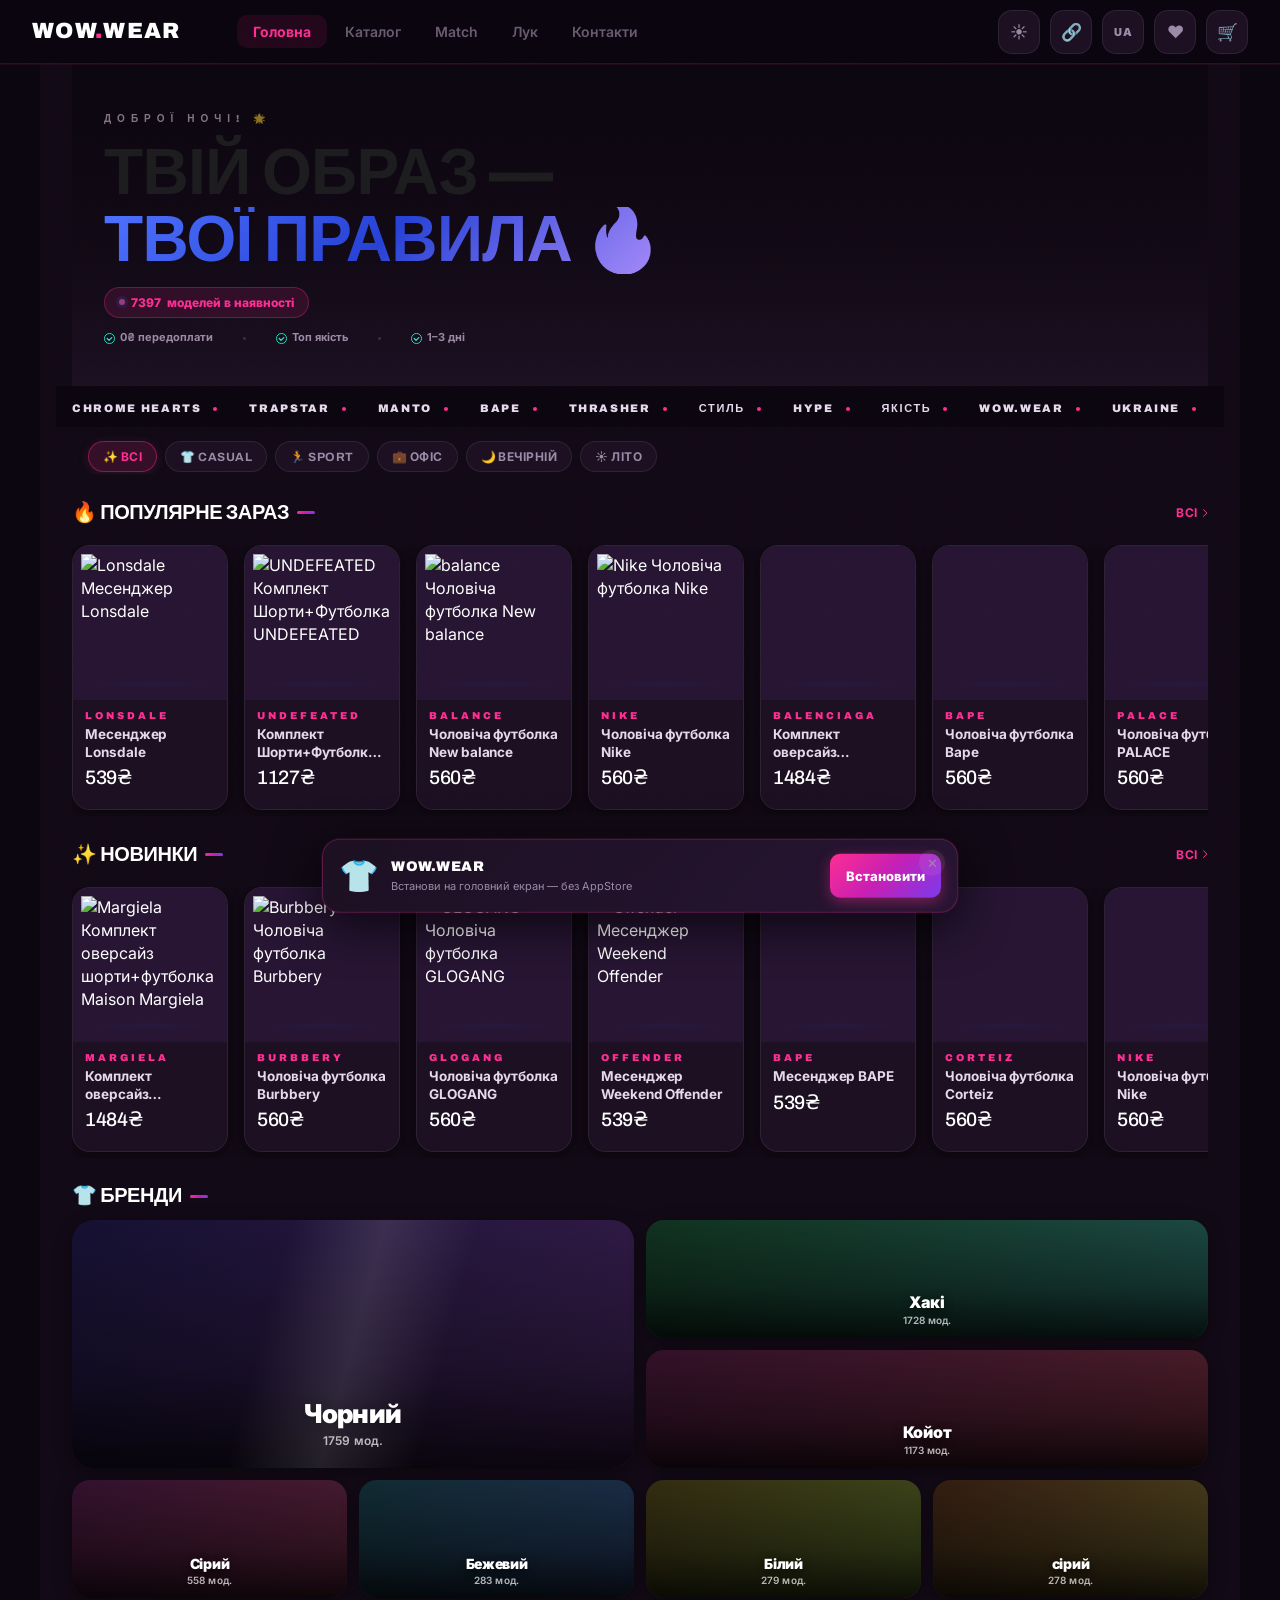
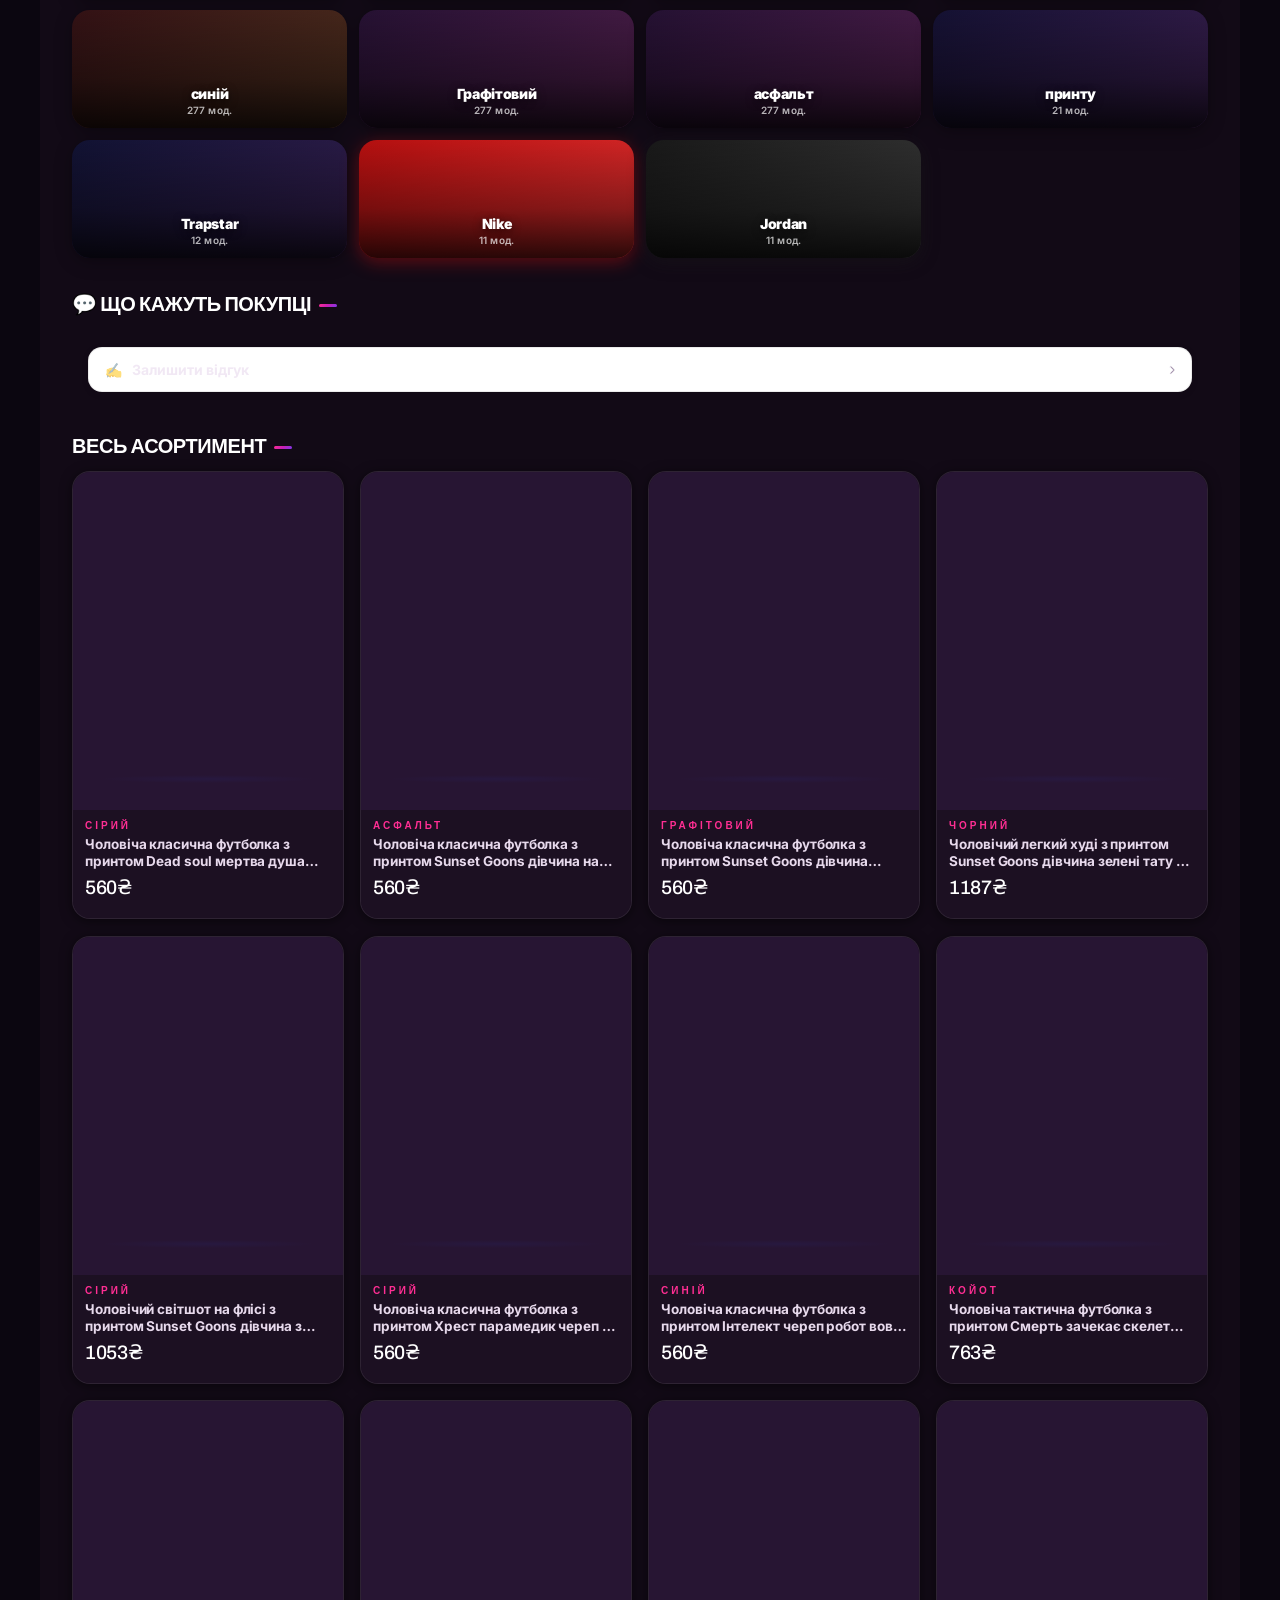
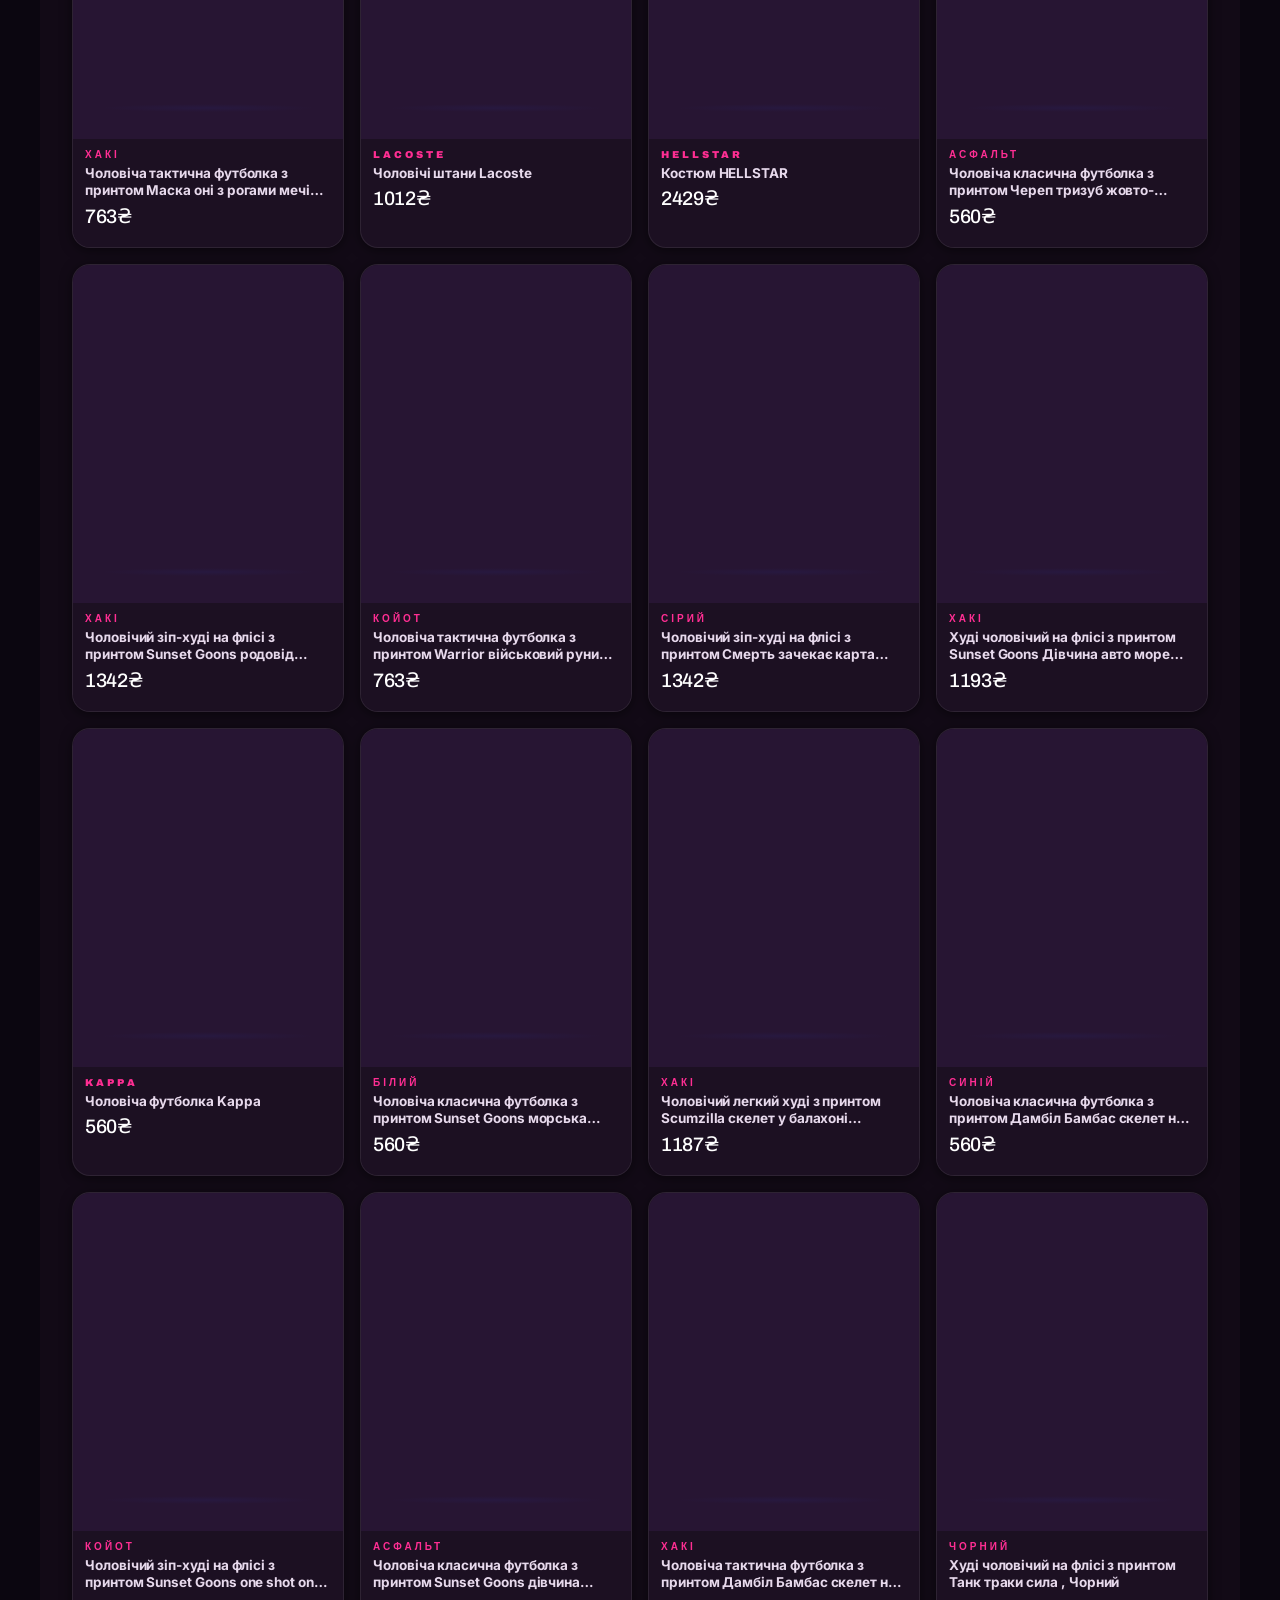
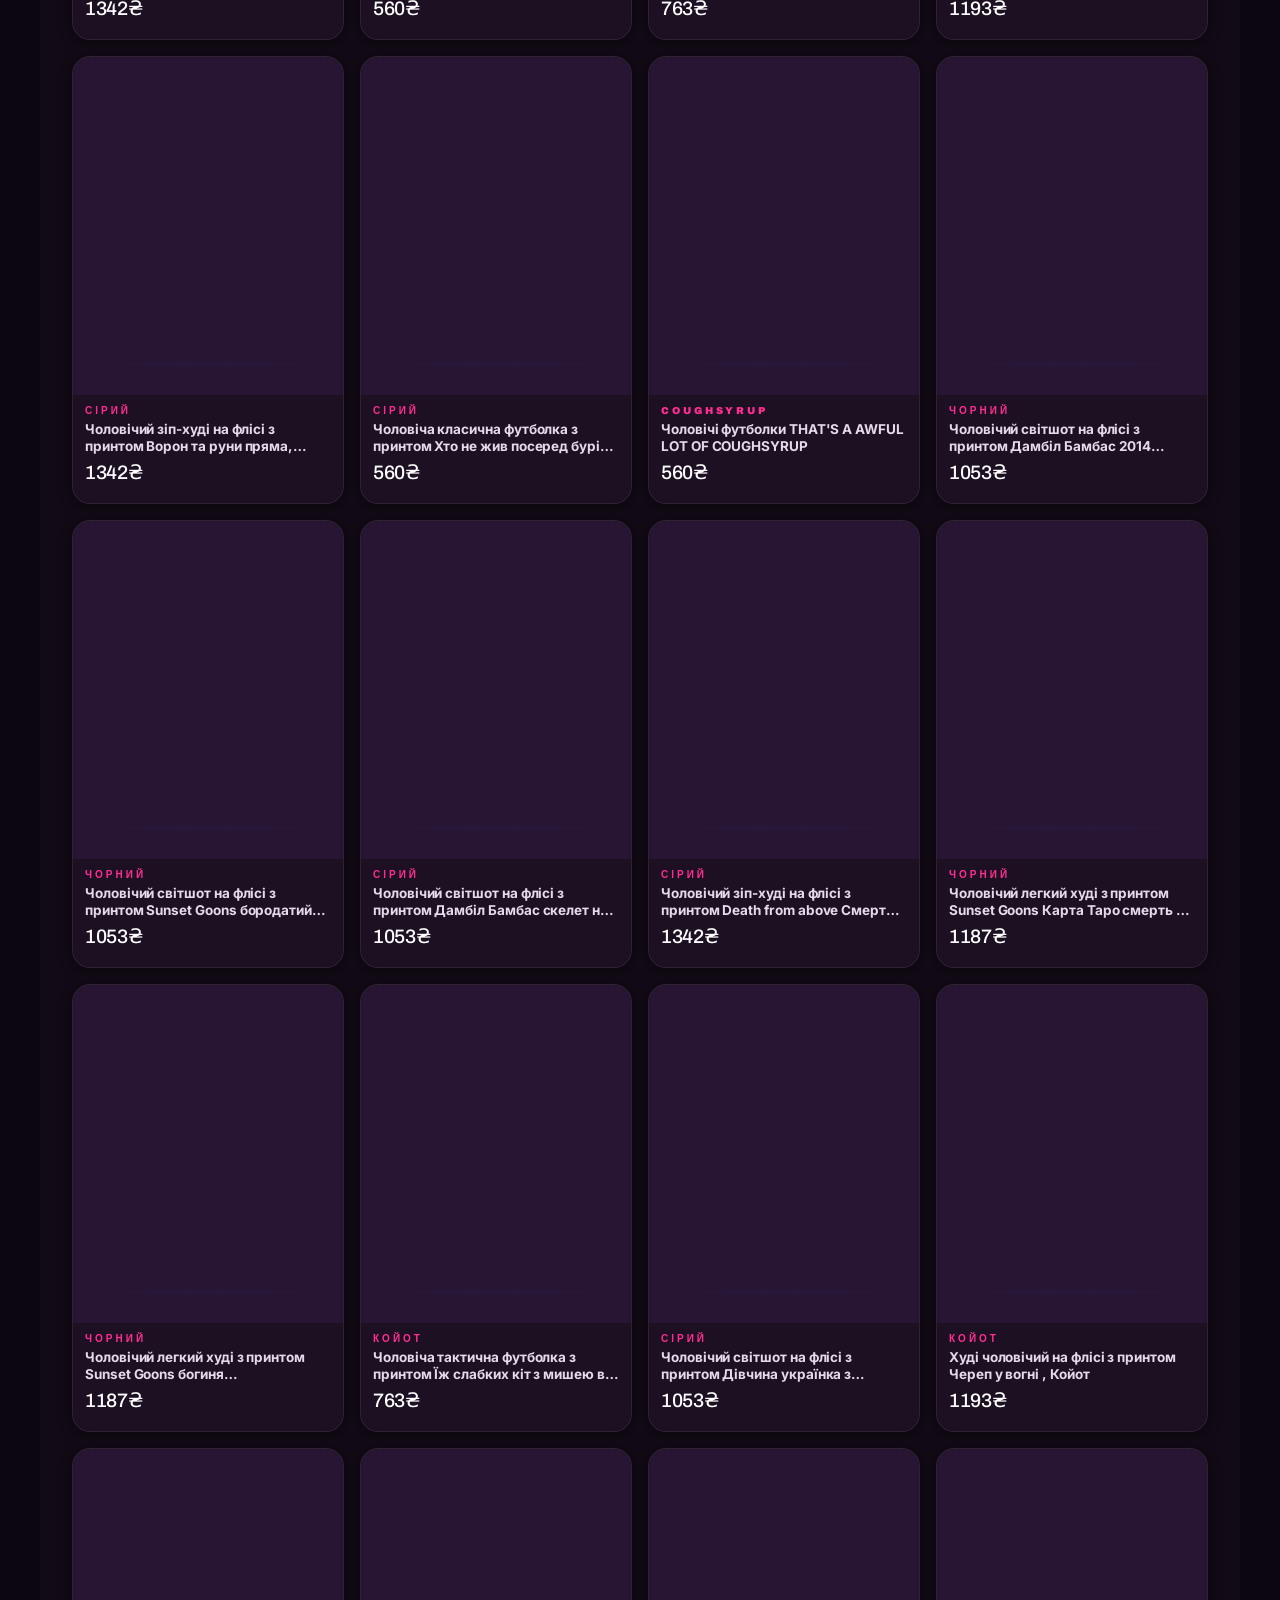
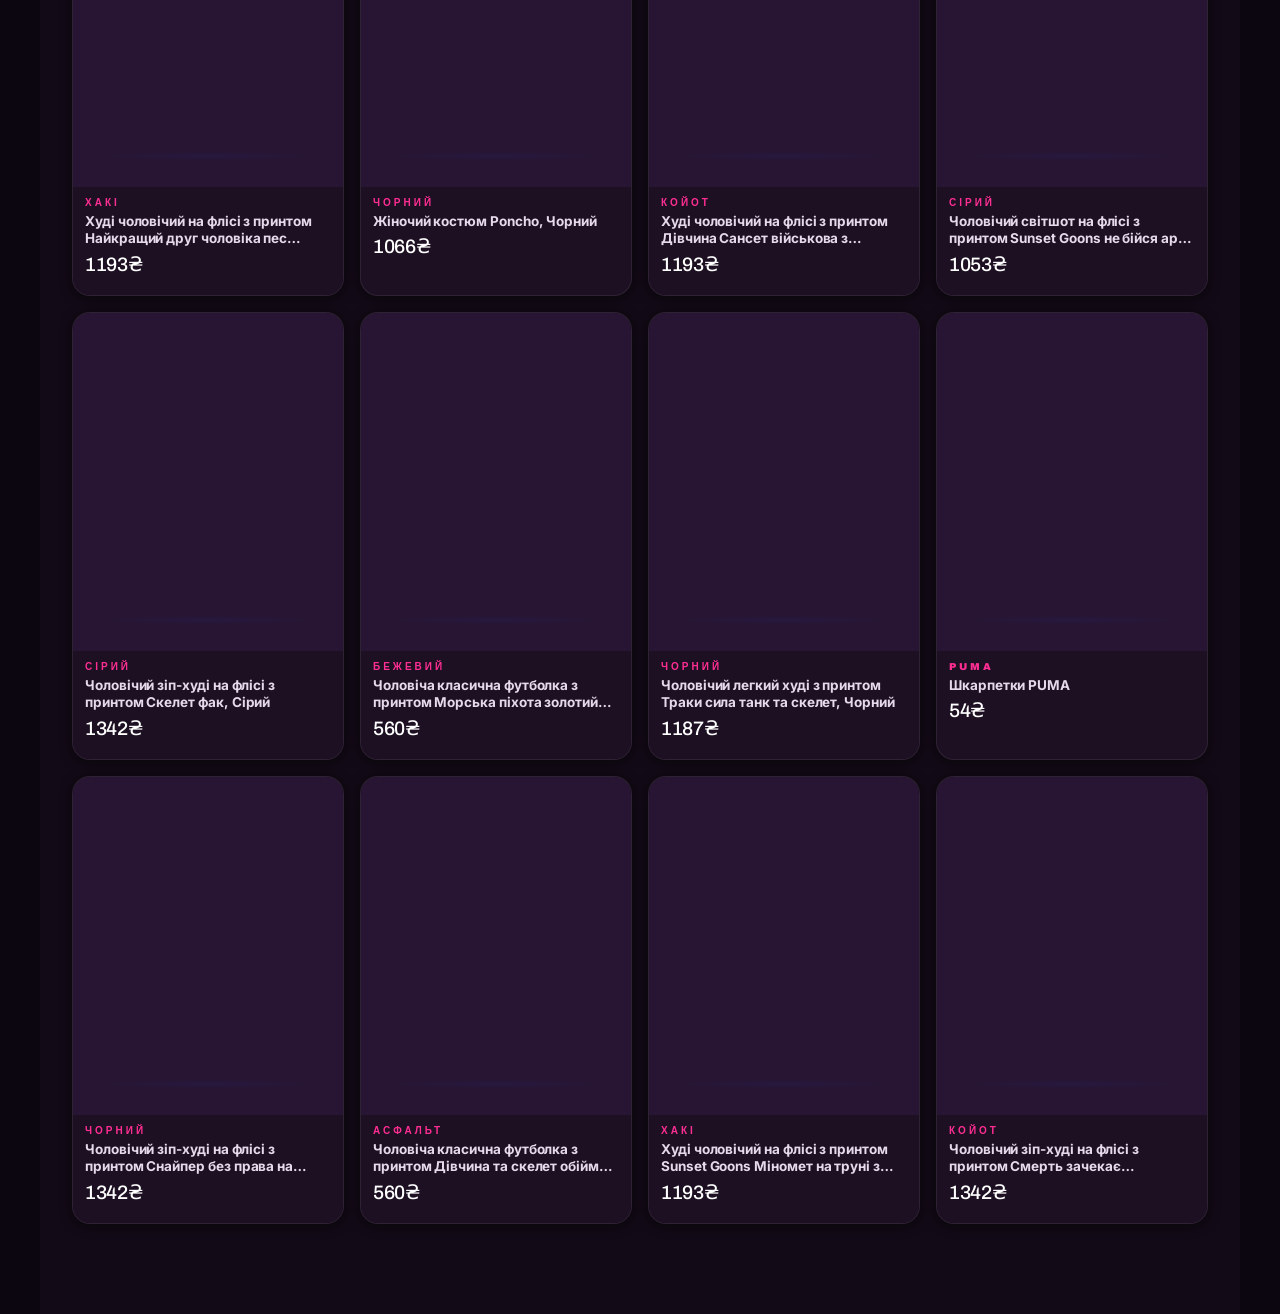
==== commit b5b99d24: "feat: Лук-білдер — рейка з вішалками, збірка образу, купівля лука одним кліком Нова вкладка «Лук»: г" ====
--- a/index.html
+++ b/index.html
@@ -78,6 +78,7 @@
 <noscript><link rel="stylesheet" href="https://fonts.googleapis.com/css2?family=Archivo:wght@600;700;800&family=Inter:wght@400;600;700&display=swap"></noscript>
 <link rel="stylesheet" href="shared/css/premium.css?v=42">
 <link rel="stylesheet" href="css/niche.css?v=42">
+<link rel="stylesheet" href="css/look.css?v=43">
 </head>
 <body>
 
@@ -97,6 +98,7 @@
     <button class="dsk-nav-btn active" onclick="changeTab('home')"    id="dsk-btn-home">Головна</button>
     <button class="dsk-nav-btn"        onclick="changeTab('catalog')" id="dsk-btn-catalog">Каталог</button>
     <button class="dsk-nav-btn"        onclick="changeTab('match')"   id="dsk-btn-match">Match</button>
+    <button class="dsk-nav-btn"        onclick="changeTab('look')"    id="dsk-btn-look">Лук</button>
     <button class="dsk-nav-btn"        onclick="changeTab('contacts')" id="dsk-btn-contacts">Інфо</button>
   </nav>
   <div class="header-actions" role="toolbar" aria-label="Дії">
@@ -304,6 +306,27 @@
     <div class="match-kb-hint" aria-hidden="true">
       <span>← Пропустити</span>
       <span>Лайкнути →</span>
+    </div>
+  </section>
+
+  <!-- ── LOOK BUILDER ── -->
+  <section id="page-look" class="page" aria-label="Лук">
+    <div class="lk-top">
+      <h1 class="lk-title">🧥 Зібери лук</h1>
+      <button class="lk-random" type="button" onclick="randomLook()">🎲 Підбери за мене</button>
+    </div>
+    <p class="lk-hint">Тисни на вішалку — річ летить в образ. Зібрав повний лук — купуй одним кліком.</p>
+    <div class="lk-slots" id="lk-slots" aria-live="polite"></div>
+    <div class="lk-cats" id="lk-cats" role="tablist" aria-label="Категорії речей"></div>
+    <div class="lk-rail-zone">
+      <div class="lk-bar" aria-hidden="true"></div>
+      <div class="lk-rail" id="lk-rail" role="list" aria-label="Рейка з речами">
+        <div class="loading-wrap"><div class="spinner" aria-label="Завантаження"></div></div>
+      </div>
+    </div>
+    <div class="lk-footer">
+      <div class="lk-total"><span>Разом</span><b id="lk-total">0₴</b></div>
+      <button class="lk-buy" id="lk-buy" type="button" onclick="buyLook()" disabled>Купити лук</button>
     </div>
   </section>
 
@@ -678,6 +701,12 @@
     </span>
     <span class="nav-label">Match</span>
   </button>
+  <button class="nav-item" data-tab="look"     onclick="changeTab('look')">
+    <span class="nav-icon" aria-hidden="true">
+      <svg width="22" height="22" viewBox="0 0 24 24" fill="none" stroke="currentColor" stroke-width="2" stroke-linecap="round" stroke-linejoin="round"><path d="M12 3a2 2 0 012 2c0 .9-.6 1.6-1.4 1.9-.4.1-.6.5-.6.9v.7"/><path d="M12 8.5L2.7 15a1 1 0 00.6 1.8h17.4a1 1 0 00.6-1.8L12 8.5z"/></svg>
+    </span>
+    <span class="nav-label">Лук</span>
+  </button>
   <button class="nav-item" data-tab="catalog"  onclick="changeTab('catalog')">
     <span class="nav-icon" aria-hidden="true">
       <svg width="22" height="22" viewBox="0 0 24 24" fill="none" stroke="currentColor" stroke-width="2" stroke-linecap="round" stroke-linejoin="round"><rect x="2" y="3" width="7" height="7" rx="1"/><rect x="15" y="3" width="7" height="7" rx="1"/><rect x="2" y="14" width="7" height="7" rx="1"/><rect x="15" y="14" width="7" height="7" rx="1"/></svg>
@@ -962,6 +991,7 @@
 <script src="js/products.js?v=42"           defer></script>
 <script src="js/ui.js?v=42"                 defer></script>
 <script src="js/match.js?v=42"              defer></script>
+<script src="js/look.js?v=43"               defer></script>
 <script src="js/filters.js?v=42"            defer></script>
 <script src="js/cart.js?v=42"               defer></script>
 <script src="js/modal.js?v=42"              defer></script>
--- a/css/look.css
+++ b/css/look.css
@@ -0,0 +1,192 @@
+/* ============================================================
+   WOW.WEAR — LOOK BUILDER styles
+   Рейка з вішалками, слоти образу, анімації.
+   ============================================================ */
+
+#page-look { padding: 14px 16px calc(150px + env(safe-area-inset-bottom)); }
+
+.lk-top {
+  display: flex; align-items: center; justify-content: space-between;
+  gap: 10px; margin-bottom: 2px;
+}
+.lk-title { font-family: 'Archivo', sans-serif; font-size: 24px; font-weight: 800; letter-spacing: -0.5px; }
+.lk-random {
+  border: 1px solid var(--line); background: var(--surface-2); color: var(--text);
+  font: 600 13px/1 'Inter', sans-serif; padding: 10px 14px; border-radius: 999px;
+  cursor: pointer; transition: transform .15s, box-shadow .2s; white-space: nowrap;
+}
+.lk-random:active { transform: scale(.94) rotate(-2deg); }
+.lk-hint { font-size: 12.5px; color: var(--text-muted); margin: 4px 0 14px; }
+
+/* ── СЛОТИ ОБРАЗУ ─────────────────────────────────── */
+.lk-slots {
+  display: grid; grid-template-columns: repeat(2, 1fr);
+  gap: 10px; margin-bottom: 18px;
+}
+.lk-slot {
+  position: relative; border-radius: 18px; min-height: 128px;
+  display: flex; flex-direction: column; align-items: center; justify-content: center;
+  overflow: hidden;
+}
+.lk-slot.empty {
+  border: 1.6px dashed var(--line); background: transparent; color: var(--text-muted);
+  cursor: pointer; gap: 4px; transition: border-color .2s, background .2s, transform .15s;
+}
+.lk-slot.empty:hover  { border-color: var(--wow-magenta); background: var(--surface); }
+.lk-slot.empty:active { transform: scale(.97); }
+.lk-slot-ico  { font-size: 26px; filter: grayscale(.4); }
+.lk-slot-lbl  { font-size: 12px; font-weight: 600; }
+.lk-slot-plus {
+  position: absolute; right: 10px; top: 8px; font-size: 16px; font-weight: 700;
+  color: var(--text-muted); opacity: .7;
+}
+.lk-slot.filled {
+  background: var(--surface); border: 1px solid var(--line);
+  padding: 10px 8px 8px; justify-content: flex-start;
+}
+.lk-slot.filled img {
+  width: 74px; height: 74px; object-fit: contain;
+  filter: drop-shadow(0 6px 12px rgba(0,0,0,.35));
+}
+.lk-slot-info { display: flex; gap: 8px; align-items: baseline; margin-top: 4px; }
+.lk-slot-brand { font-size: 11px; font-weight: 700; color: var(--text-soft); max-width: 84px; overflow: hidden; text-overflow: ellipsis; white-space: nowrap; }
+.lk-slot-price { font-size: 12.5px; font-weight: 800; color: var(--wow-magenta); }
+.lk-slot-rm {
+  position: absolute; top: 6px; right: 6px; z-index: 2;
+  width: 24px; height: 24px; border-radius: 50%; border: none;
+  background: var(--surface-2); color: var(--text-muted); font-size: 11px;
+  cursor: pointer; transition: background .15s, color .15s;
+}
+.lk-slot-rm:hover { background: var(--wow-magenta); color: #fff; }
+.lk-slot-sizes { display: flex; gap: 4px; margin-top: 6px; flex-wrap: wrap; justify-content: center; }
+.lk-sz {
+  min-width: 26px; padding: 3px 5px; border-radius: 7px; border: 1px solid var(--line);
+  background: transparent; color: var(--text-soft); font: 600 10.5px/1 'Inter', sans-serif;
+  cursor: pointer; transition: all .15s;
+}
+.lk-sz.sel { background: var(--wow-grad); border-color: transparent; color: #fff; }
+
+/* drop-in коли річ прилетіла */
+.lk-drop { animation: lkDrop .5s cubic-bezier(.34, 1.56, .64, 1); }
+@keyframes lkDrop {
+  0%   { transform: translateY(-26px) scale(.85); opacity: 0; }
+  60%  { transform: translateY(4px)  scale(1.03); opacity: 1; }
+  100% { transform: translateY(0)    scale(1); }
+}
+
+/* ── КАТЕГОРІЇ ────────────────────────────────────── */
+.lk-cats { display: flex; gap: 8px; overflow-x: auto; scrollbar-width: none; margin-bottom: 4px; padding-bottom: 4px; }
+.lk-cats::-webkit-scrollbar { display: none; }
+.lk-cat {
+  flex: 0 0 auto; border: 1px solid var(--line); background: var(--surface);
+  color: var(--text-soft); font: 600 12.5px/1 'Inter', sans-serif;
+  padding: 9px 14px; border-radius: 999px; cursor: pointer; transition: all .2s;
+}
+.lk-cat.active { background: var(--wow-grad); color: #fff; border-color: transparent; }
+
+/* ── РЕЙКА ────────────────────────────────────────── */
+.lk-rail-zone { position: relative; margin: 0 -16px; padding: 0 16px; }
+.lk-bar {
+  position: absolute; left: 8px; right: 8px; top: 13px; height: 5px; border-radius: 3px;
+  background: linear-gradient(180deg, #6b5a75, #3c2f45 60%, #241a2e);
+  box-shadow: 0 2px 5px rgba(0,0,0,.45), inset 0 1px 0 rgba(255,255,255,.25);
+}
+.lk-rail {
+  --sway: 0deg;
+  display: flex; gap: 2px; overflow-x: auto; scrollbar-width: none;
+  padding: 2px 6px 16px; scroll-snap-type: x proximity;
+}
+.lk-rail::-webkit-scrollbar { display: none; }
+.lk-rail-empty { padding: 40px 20px; color: var(--text-muted); font-size: 13px; }
+
+.lk-hanger {
+  flex: 0 0 118px; background: none; border: none; padding: 0; cursor: pointer;
+  scroll-snap-align: center; -webkit-tap-highlight-color: transparent;
+}
+.lk-hanger.used .lk-h-swing { opacity: .35; filter: grayscale(.8); }
+
+/* Гойдання: точка обертання = гачок вішалки */
+.lk-h-swing {
+  display: flex; flex-direction: column; align-items: center;
+  transform-origin: 50% 6px;
+  transform: rotate(calc(var(--sway) * var(--k, 1)));
+  transition: transform .35s cubic-bezier(.34, 1.4, .64, 1);
+  animation: lkIdleSway 5.5s ease-in-out infinite;
+  animation-delay: calc(var(--i, 0) * -0.7s);
+}
+.lk-hanger:hover .lk-h-swing  { animation-play-state: paused; }
+.lk-hanger:active .lk-h-swing { transform: rotate(calc(var(--sway) * var(--k, 1))) scale(.93); }
+@keyframes lkIdleSway {
+  0%, 100% { rotate: 0deg; }
+  25%      { rotate: 1.4deg; }
+  75%      { rotate: -1.2deg; }
+}
+
+.lk-h-svg { width: 58px; height: 22px; color: #baa7c4; margin-bottom: -7px; }
+.lk-h-img {
+  width: 96px; height: 96px; object-fit: contain; opacity: 0;
+  transition: opacity .35s; filter: drop-shadow(0 8px 14px rgba(0,0,0,.4));
+}
+.lk-h-img.loaded { opacity: 1; }
+.lk-h-meta {
+  display: flex; flex-direction: column; align-items: center; gap: 1px;
+  font-size: 11px; color: var(--text-muted); margin-top: 2px; max-width: 110px;
+}
+.lk-h-meta b {
+  color: var(--text-soft); font-size: 10.5px; font-weight: 700;
+  max-width: 106px; overflow: hidden; text-overflow: ellipsis; white-space: nowrap;
+}
+
+/* Привид для перельоту у слот */
+.lk-ghost {
+  position: fixed; z-index: 999; pointer-events: none; object-fit: contain;
+  transition: transform .5s cubic-bezier(.2, .8, .2, 1), opacity .5s ease;
+  filter: drop-shadow(0 10px 18px rgba(0,0,0,.45));
+}
+
+/* ── ФУТЕР ────────────────────────────────────────── */
+.lk-footer {
+  position: fixed; left: 0; right: 0; bottom: calc(58px + env(safe-area-inset-bottom));
+  z-index: 40; display: flex; align-items: center; gap: 12px;
+  max-width: var(--max-w, 600px); margin: 0 auto; padding: 10px 16px;
+  background: var(--bg-glass); backdrop-filter: blur(14px);
+  border-top: 1px solid var(--line);
+}
+.lk-total { display: flex; flex-direction: column; line-height: 1.15; min-width: 84px; }
+.lk-total span { font-size: 11px; color: var(--text-muted); }
+.lk-total b    { font-size: 19px; font-weight: 800; font-variant-numeric: tabular-nums; }
+.lk-buy {
+  flex: 1; border: none; border-radius: 14px; padding: 14px;
+  font: 700 15px/1 'Inter', sans-serif; color: #fff; cursor: pointer;
+  background: var(--wow-grad); transition: transform .15s, opacity .2s, box-shadow .3s;
+}
+.lk-buy:disabled { opacity: .35; cursor: default; }
+.lk-buy:not(:disabled):active { transform: scale(.97); }
+.lk-buy.ready { animation: lkGlow 1.8s ease-in-out infinite; }
+@keyframes lkGlow {
+  0%, 100% { box-shadow: 0 0 0 rgba(255,46,147,0); }
+  50%      { box-shadow: 0 4px 26px rgba(255,46,147,.55); }
+}
+
+/* Спалах сторінки коли лук зібрано */
+.lk-celebrate .lk-slots { animation: lkFlash .7s ease; }
+@keyframes lkFlash {
+  0%   { filter: brightness(1); }
+  30%  { filter: brightness(1.35) saturate(1.3); }
+  100% { filter: brightness(1); }
+}
+
+/* ── ДЕСКТОП ──────────────────────────────────────── */
+@media (min-width: 900px) {
+  .lk-slots { grid-template-columns: repeat(4, 1fr); }
+  .lk-slot { min-height: 150px; }
+  .lk-hanger { flex-basis: 132px; }
+  .lk-footer { bottom: 0; border-radius: 18px 18px 0 0; }
+}
+
+/* Поважаємо reduce-motion */
+@media (prefers-reduced-motion: reduce) {
+  .lk-h-swing { animation: none; transition: none; }
+  .lk-ghost   { transition: none; }
+  .lk-buy.ready { animation: none; }
+}
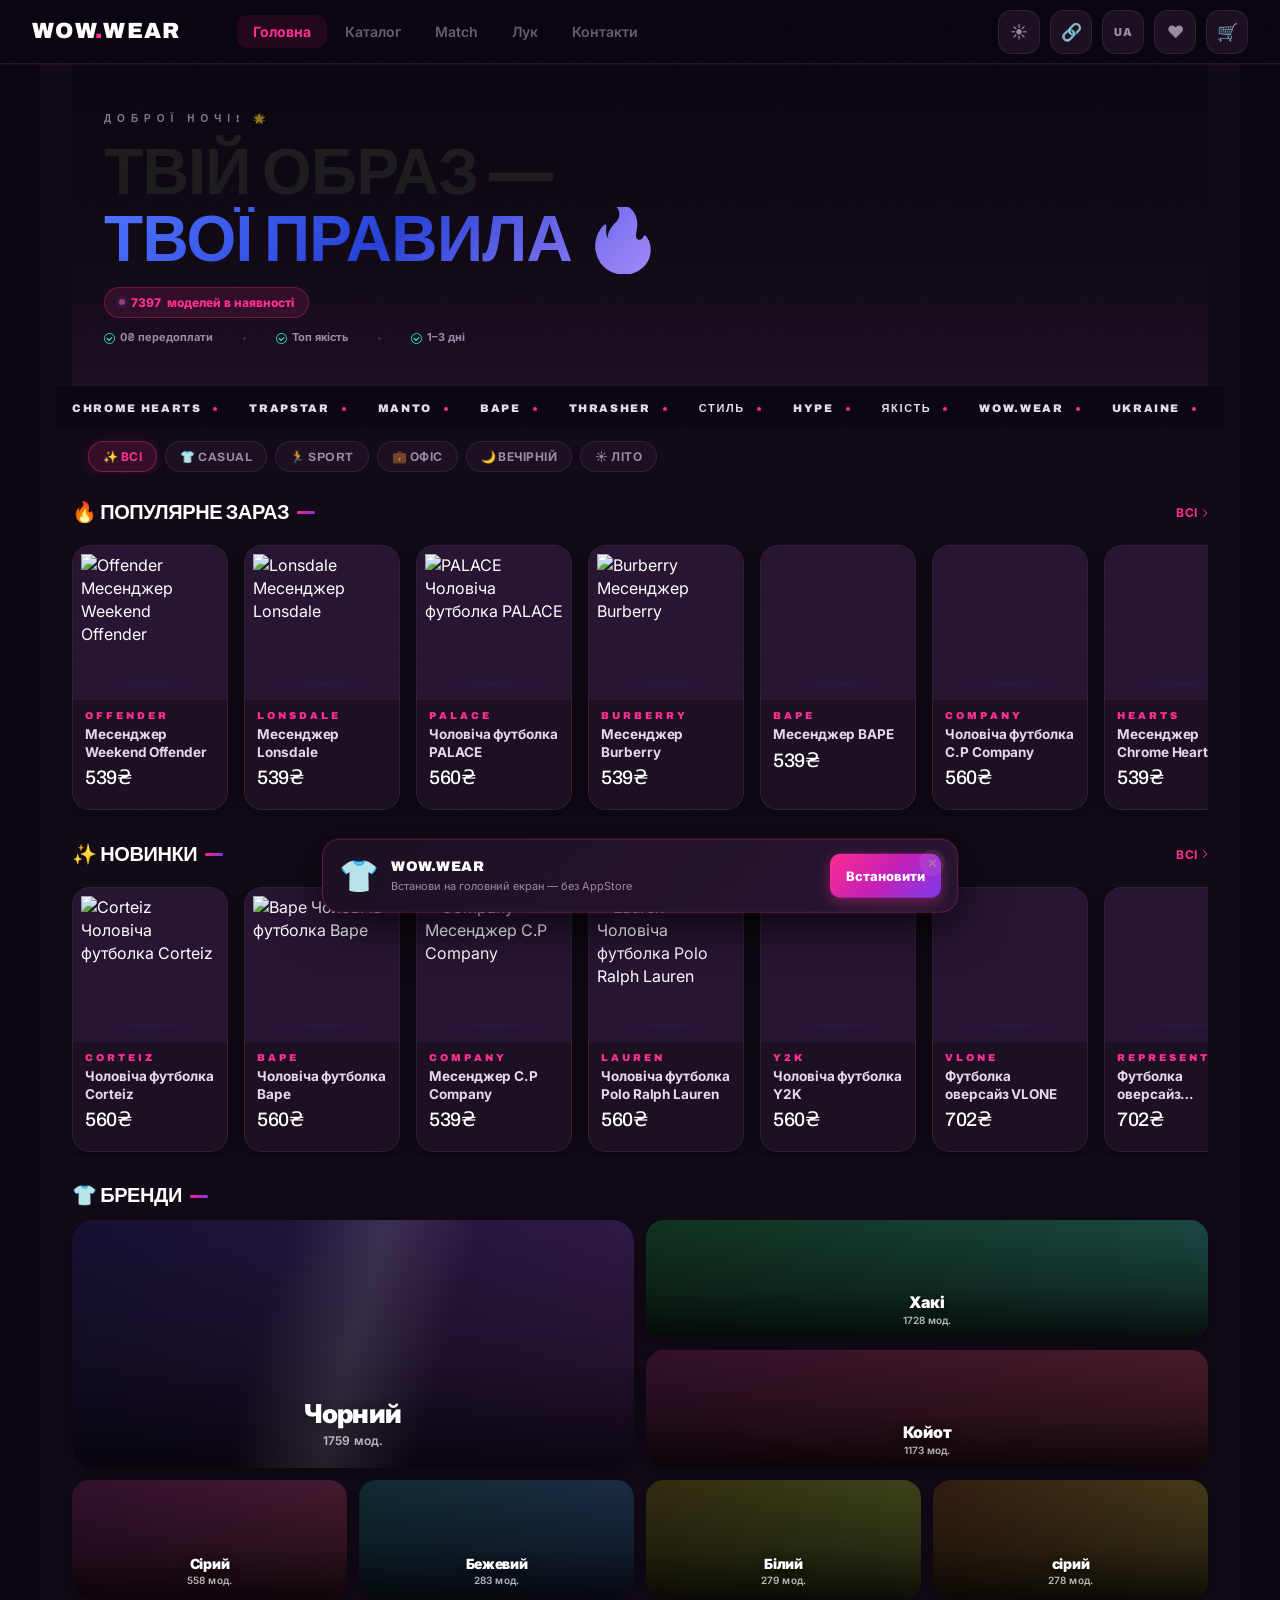
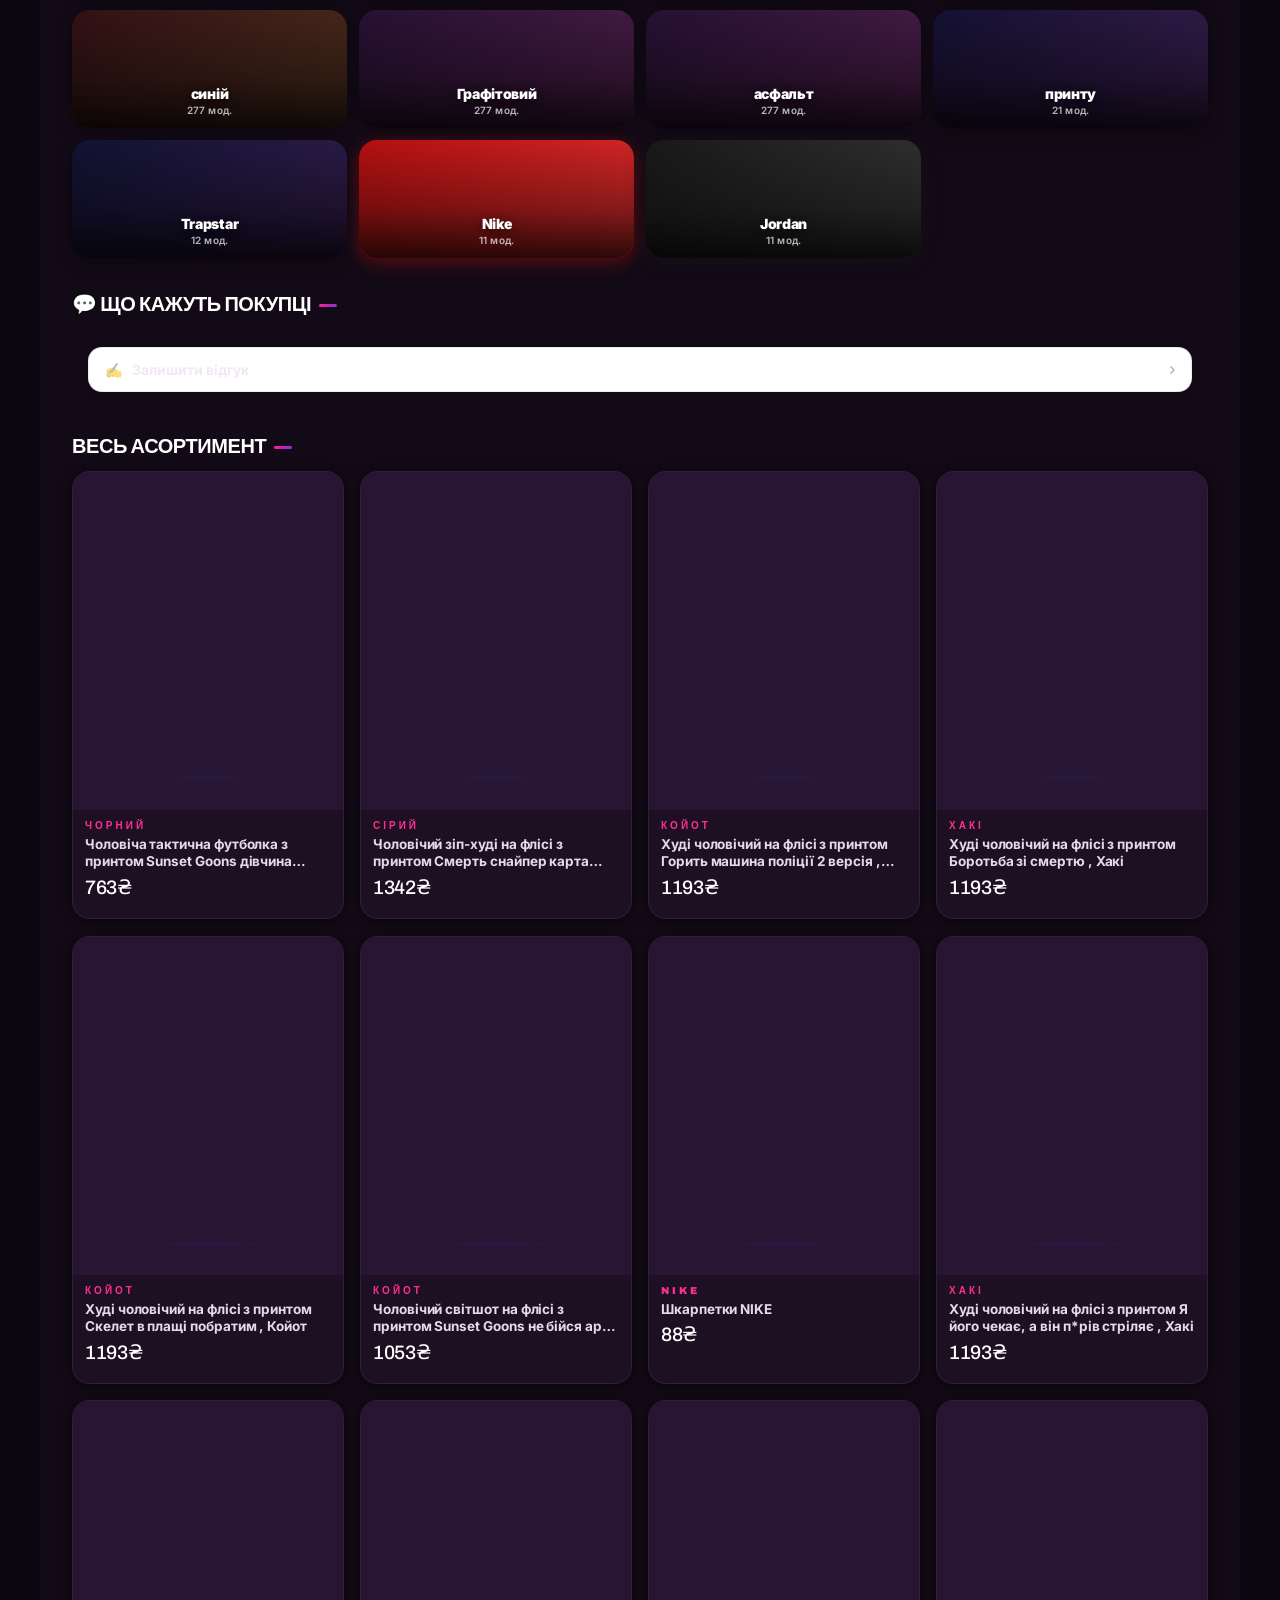
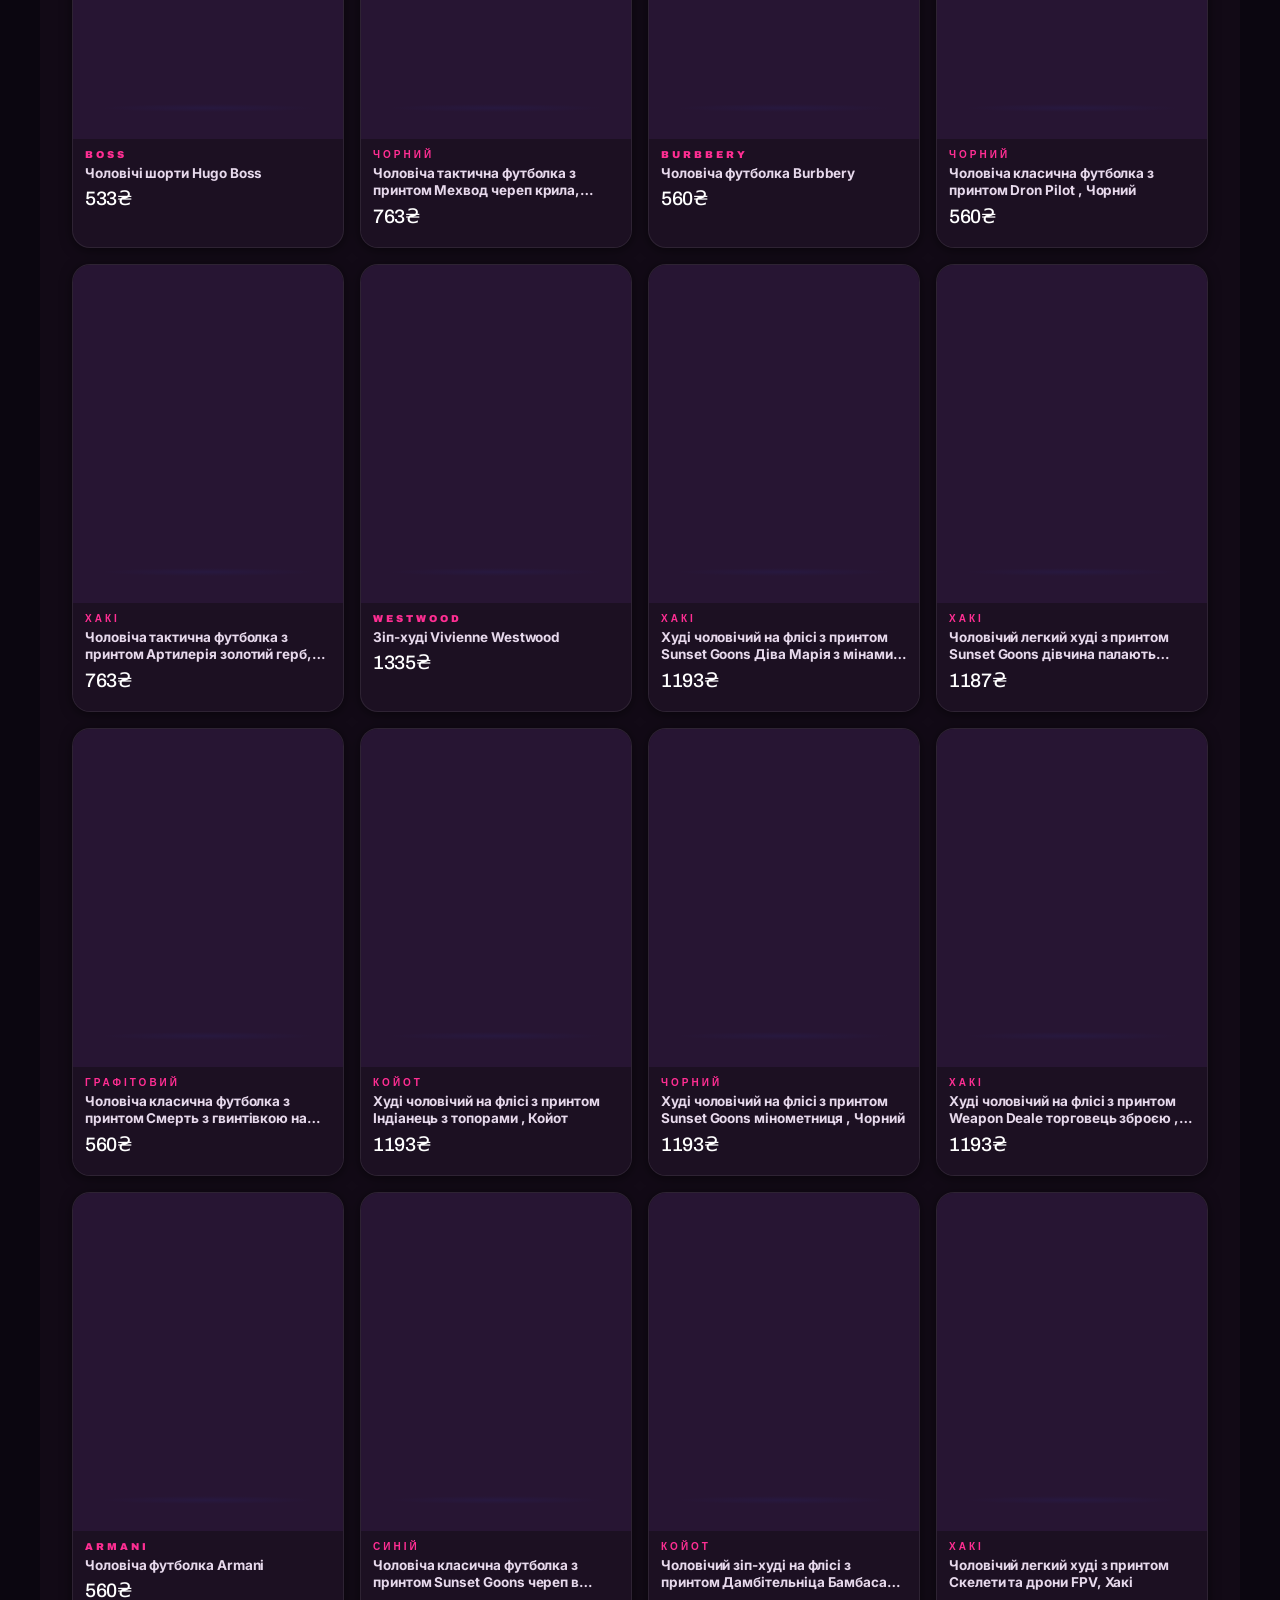
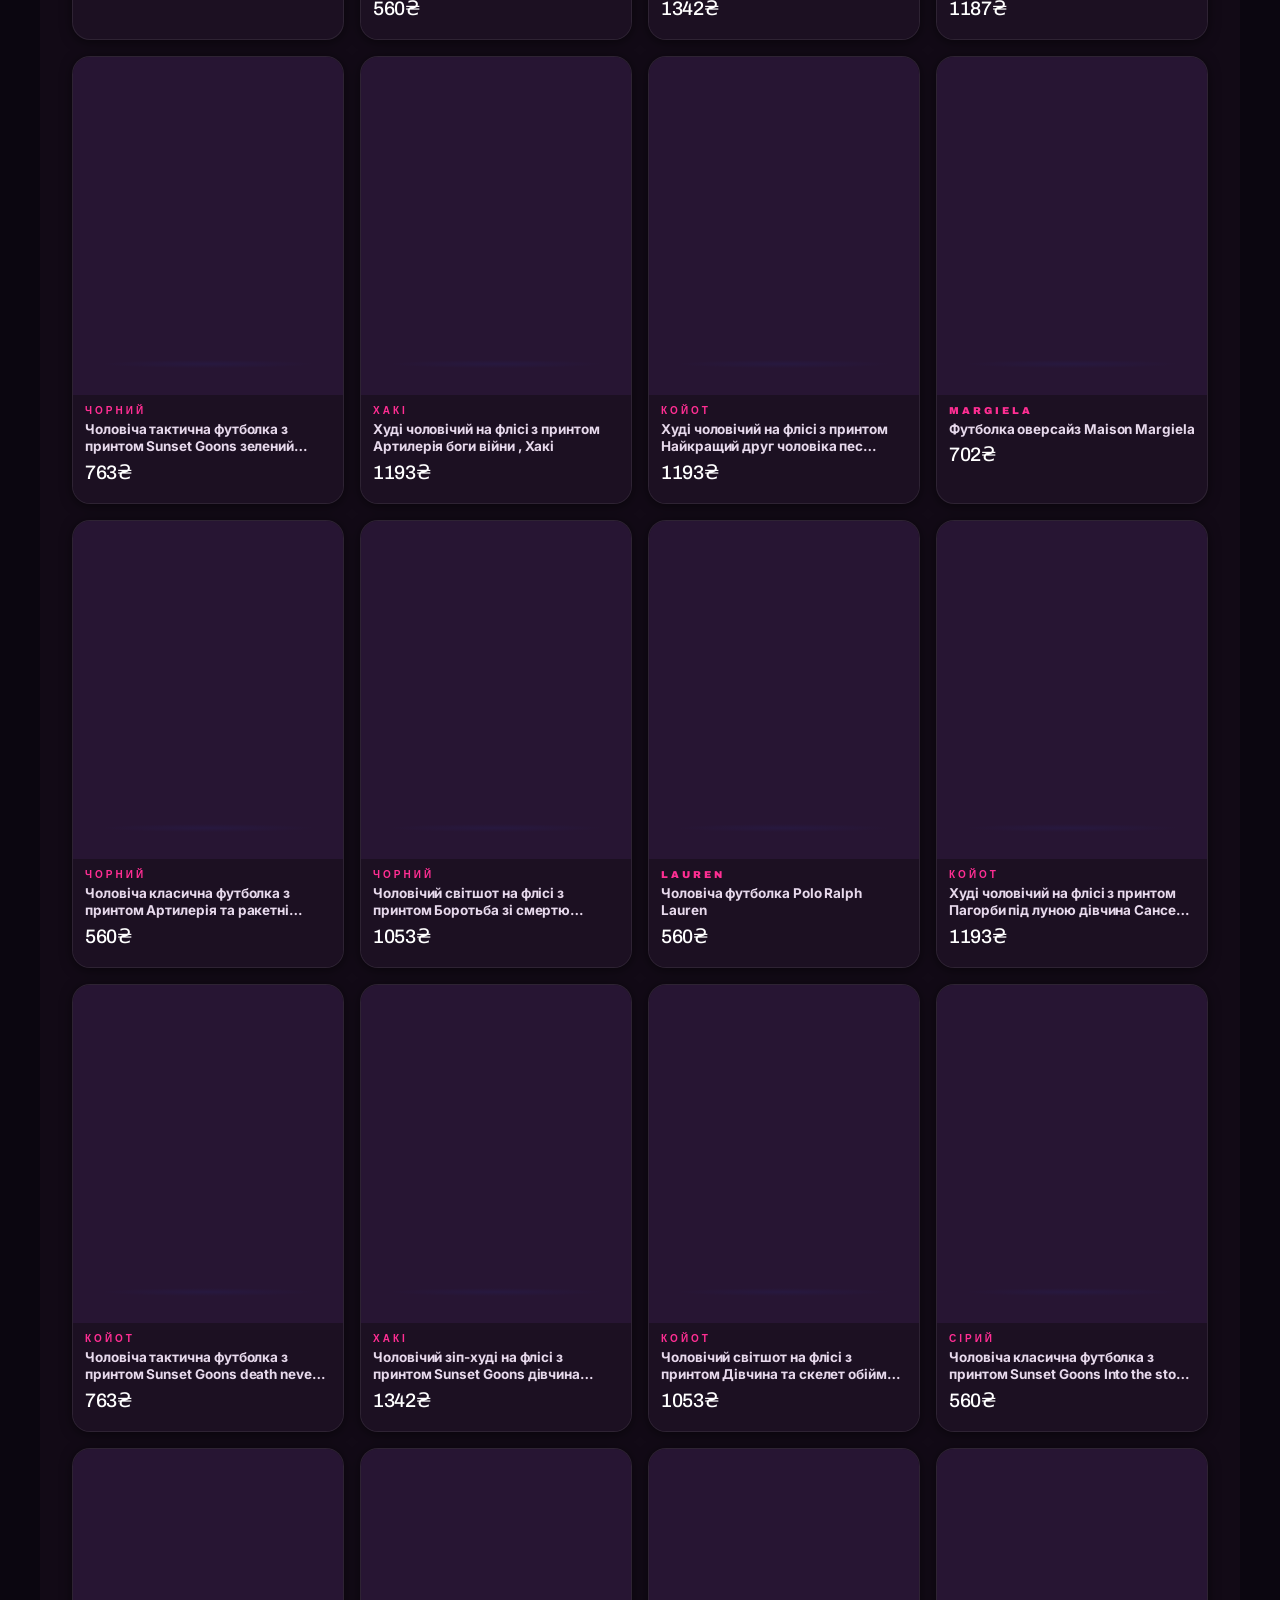
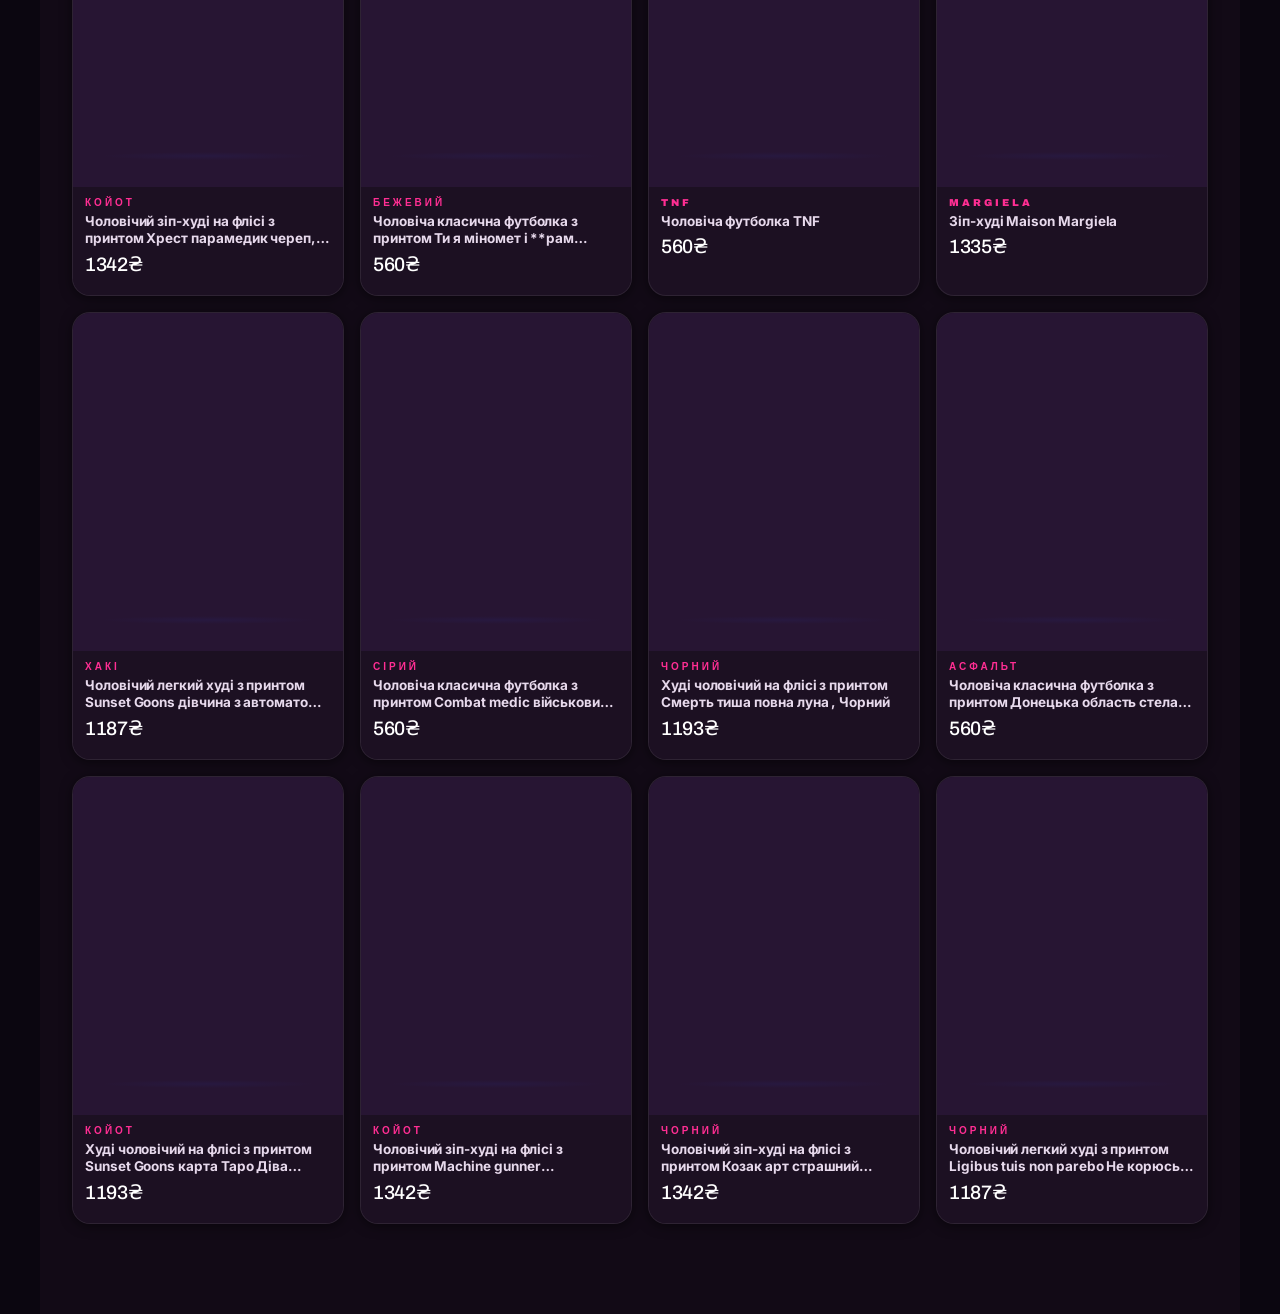
==== commit b658f434: "fix: t.me → telegram.me (t.me перестав відкриватись) Co-Authored-By: Claude Fable 5 <noreply@anthrop" ====
--- a/index.html
+++ b/index.html
@@ -50,7 +50,7 @@
   "@type": "Store",
   "name": "WOW.WEAR",
   "description": "Бренд-одяг без передоплати. Оплата після примірки на Новій Пошті.",
-  "sameAs": ["https://t.me/+8xhWEOzGMW5jNjJi", "https://www.instagram.com/wow.znahidka"],
+  "sameAs": ["https://telegram.me/+8xhWEOzGMW5jNjJi", "https://www.instagram.com/wow.znahidka"],
   "priceRange": "₴₴",
   "areaServed": "UA",
   "paymentAccepted": "Cash",
@@ -544,7 +544,7 @@
 
     <!-- Social action buttons -->
     <nav class="social-actions" aria-label="Соціальні мережі">
-      <a class="social-btn tg" href="https://t.me/znahidkawow" onclick="return openLink(this.href)" rel="noopener noreferrer" aria-label="Telegram">
+      <a class="social-btn tg" href="https://telegram.me/znahidkawow" onclick="return openLink(this.href)" rel="noopener noreferrer" aria-label="Telegram">
         <span class="social-btn-ico" aria-hidden="true">
           <svg width="28" height="28" viewBox="0 0 24 24" fill="currentColor"><path d="M11.944 0A12 12 0 0 0 0 12a12 12 0 0 0 12 12 12 12 0 0 0 12-12A12 12 0 0 0 12 0a12 12 0 0 0-.056 0zm4.962 7.224c.1-.002.321.023.465.14a.506.506 0 0 1 .171.325c.016.093.036.306.02.472-.18 1.898-.96 6.502-1.36 8.627-.168.9-.499 1.201-.82 1.23-.696.065-1.225-.46-1.9-.902-1.056-.693-1.653-1.124-2.678-1.8-1.185-.78-.417-1.21.258-1.91.177-.184 3.247-2.977 3.307-3.23.007-.032.014-.15-.056-.212s-.174-.041-.249-.024c-.106.024-1.793 1.14-5.061 3.345-.48.33-.913.49-1.302.48-.428-.008-1.252-.241-1.865-.44-.752-.245-1.349-.374-1.297-.789.027-.216.325-.437.893-.663 3.498-1.524 5.83-2.529 6.998-3.014 3.332-1.386 4.025-1.627 4.476-1.635z"/></svg>
         </span>
@@ -565,7 +565,7 @@
     </nav>
 
     <!-- TG CHANNEL — main CTA для трафіку з YT/TT/IG -->
-    <a class="tg-channel-cta" href="https://t.me/znahidkawow" onclick="return openLink(this.href)" rel="noopener noreferrer">
+    <a class="tg-channel-cta" href="https://telegram.me/znahidkawow" onclick="return openLink(this.href)" rel="noopener noreferrer">
       <div class="tg-cta-icon" aria-hidden="true">
         <svg viewBox="0 0 24 24" fill="currentColor"><path d="M11.944 0A12 12 0 0 0 0 12a12 12 0 0 0 12 12 12 12 0 0 0 12-12A12 12 0 0 0 12 0a12 12 0 0 0-.056 0zm4.962 7.224c.1-.002.321.023.465.14a.506.506 0 0 1 .171.325c.016.093.036.306.02.472-.18 1.898-.96 6.502-1.36 8.627-.168.9-.499 1.201-.82 1.23-.696.065-1.225-.46-1.9-.902-1.056-.693-1.653-1.124-2.678-1.8-1.185-.78-.417-1.21.258-1.91.177-.184 3.247-2.977 3.307-3.23.007-.032.014-.15-.056-.212s-.174-.041-.249-.024c-.106.024-1.793 1.14-5.061 3.345-.48.33-.913.49-1.302.48-.428-.008-1.252-.241-1.865-.44-.752-.245-1.349-.374-1.297-.789.027-.216.325-.437.893-.663 3.498-1.524 5.83-2.529 6.998-3.014 3.332-1.386 4.025-1.627 4.476-1.635z"/></svg>
       </div>
@@ -583,7 +583,7 @@
 
     <!-- Action buttons -->
     <div class="contacts-action-row">
-      <a class="cab cab-order" href="https://t.me/znahidkawow?text=%D0%97%D0%B0%D0%BC%D0%BE%D0%B2%D0%BB%D0%B5%D0%BD%D0%BD%D1%8F%20%F0%9F%91%95" onclick="return openLink(this.href)" rel="noopener noreferrer" aria-label="Замовити">
+      <a class="cab cab-order" href="https://telegram.me/znahidkawow?text=%D0%97%D0%B0%D0%BC%D0%BE%D0%B2%D0%BB%D0%B5%D0%BD%D0%BD%D1%8F%20%F0%9F%91%95" onclick="return openLink(this.href)" rel="noopener noreferrer" aria-label="Замовити">
         <div class="cab-shine" aria-hidden="true"></div>
         <span class="cab-icon">
           <svg width="20" height="20" viewBox="0 0 24 24" fill="none" stroke="currentColor" stroke-width="2" stroke-linecap="round" stroke-linejoin="round"><path d="M21 15a2 2 0 01-2 2H7l-4 4V5a2 2 0 012-2h14a2 2 0 012 2z"/></svg>
@@ -591,7 +591,7 @@
         <span class="cab-label">Замовити</span>
         <span class="cab-sub">пишіть у Telegram · швидко</span>
       </a>
-      <a class="cab cab-collab" href="https://t.me/znahidkawow?text=%D0%97%D0%B0%D0%BF%D0%B8%D1%82%D0%B0%D0%BD%D0%BD%D1%8F%20%F0%9F%91%95" onclick="return openLink(this.href)" rel="noopener noreferrer" aria-label="Запитати">
+      <a class="cab cab-collab" href="https://telegram.me/znahidkawow?text=%D0%97%D0%B0%D0%BF%D0%B8%D1%82%D0%B0%D0%BD%D0%BD%D1%8F%20%F0%9F%91%95" onclick="return openLink(this.href)" rel="noopener noreferrer" aria-label="Запитати">
         <div class="cab-shine" aria-hidden="true"></div>
         <span class="cab-icon">
           <svg width="20" height="20" viewBox="0 0 24 24" fill="none" stroke="currentColor" stroke-width="2" stroke-linecap="round" stroke-linejoin="round"><circle cx="12" cy="12" r="10"/><path d="M12 8v4l3 3"/></svg>
@@ -610,7 +610,7 @@
           <div class="studio-promo-sub">Робимо магазини, лендінги, портфоліо</div>
         </div>
         <div class="studio-promo-btns">
-          <a class="studio-btn studio-btn-tg" href="https://t.me/znahidkawow?text=%D0%97%D0%B0%D0%BC%D0%BE%D0%B2%D0%B8%D1%82%D0%B8%20%D1%81%D0%B0%D0%B9%D1%82%20%F0%9F%9A%80" onclick="return openLink(this.href)" rel="noopener noreferrer">
+          <a class="studio-btn studio-btn-tg" href="https://telegram.me/znahidkawow?text=%D0%97%D0%B0%D0%BC%D0%BE%D0%B2%D0%B8%D1%82%D0%B8%20%D1%81%D0%B0%D0%B9%D1%82%20%F0%9F%9A%80" onclick="return openLink(this.href)" rel="noopener noreferrer">
             <svg width="16" height="16" viewBox="0 0 24 24" fill="currentColor"><path d="M11.944 0A12 12 0 000 12a12 12 0 0012 12 12 12 0 0012-12A12 12 0 0012 0a12 12 0 00-.056 0zm4.962 7.224c.1-.002.321.023.465.14a.506.506 0 01.171.325c.016.093.036.306.02.472-.18 1.898-.962 6.502-1.36 8.627-.168.9-.499 1.201-.82 1.23-.696.065-1.225-.46-1.9-.902-1.056-.693-1.653-1.124-2.678-1.8-1.185-.78-.417-1.21.258-1.91.177-.184 3.247-2.977 3.307-3.23.007-.032.014-.15-.056-.212s-.174-.041-.249-.024c-.106.024-1.793 1.14-5.061 3.345-.48.33-.913.49-1.302.48-.428-.008-1.252-.241-1.865-.44-.752-.245-1.349-.374-1.297-.789.027-.216.325-.437.893-.663 3.498-1.524 5.83-2.529 6.998-3.014 3.332-1.386 4.025-1.627 4.476-1.635z"/></svg>
             Замовити сайт
           </a>
@@ -927,7 +927,7 @@
   <h1 class="success-title">Замовлення прийнято!</h1>
   <p class="success-sub">Ми зв'яжемося з вами найближчим часом. Слідкуйте за статусом у Telegram.</p>
   <div class="success-order" id="success-order-info" aria-live="polite"></div>
-  <a class="success-tg-btn" href="https://t.me/znahidkawow" onclick="return openTgLink(this.href)" rel="noopener noreferrer">
+  <a class="success-tg-btn" href="https://telegram.me/znahidkawow" onclick="return openTgLink(this.href)" rel="noopener noreferrer">
     ✈️ Telegram WOW.WEAR
   </a>
   <button class="success-home-btn" onclick="goHome()"><span class="i-arr-back" aria-hidden="true"></span> На головну</button>
